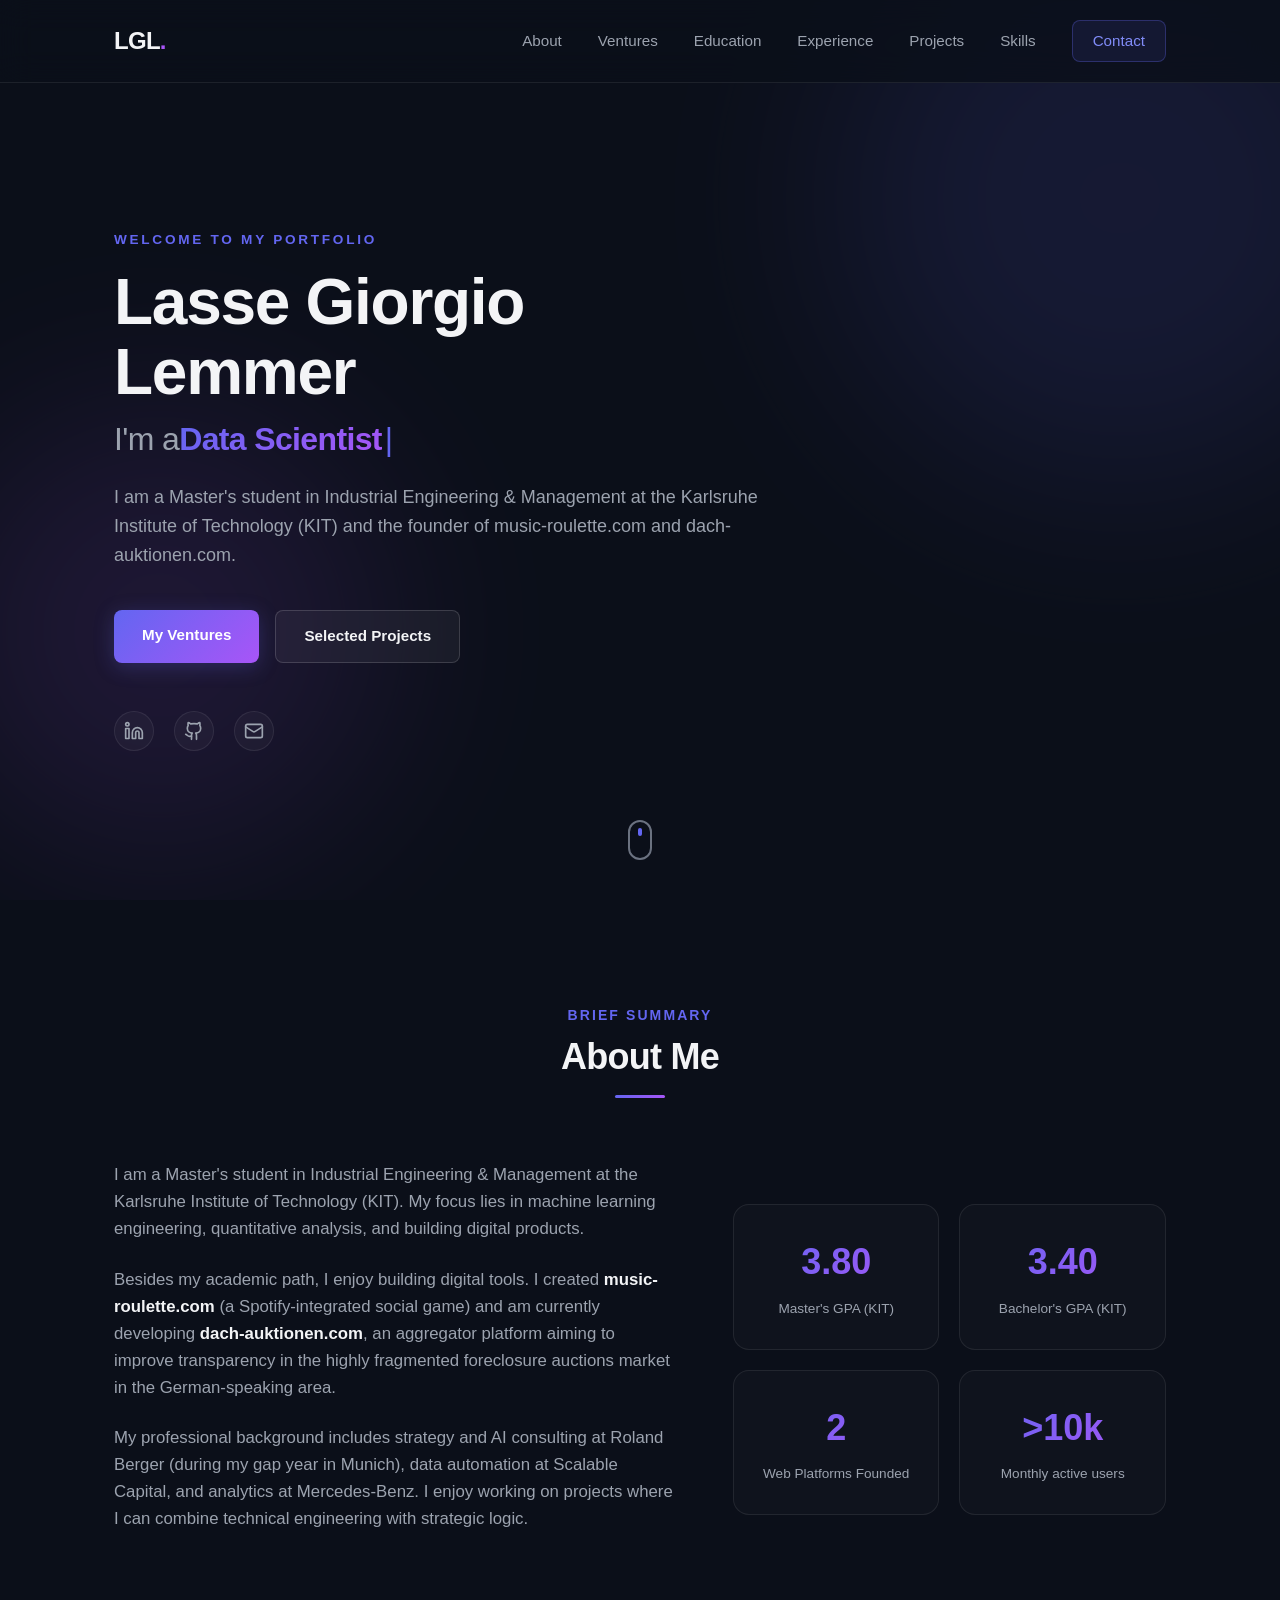
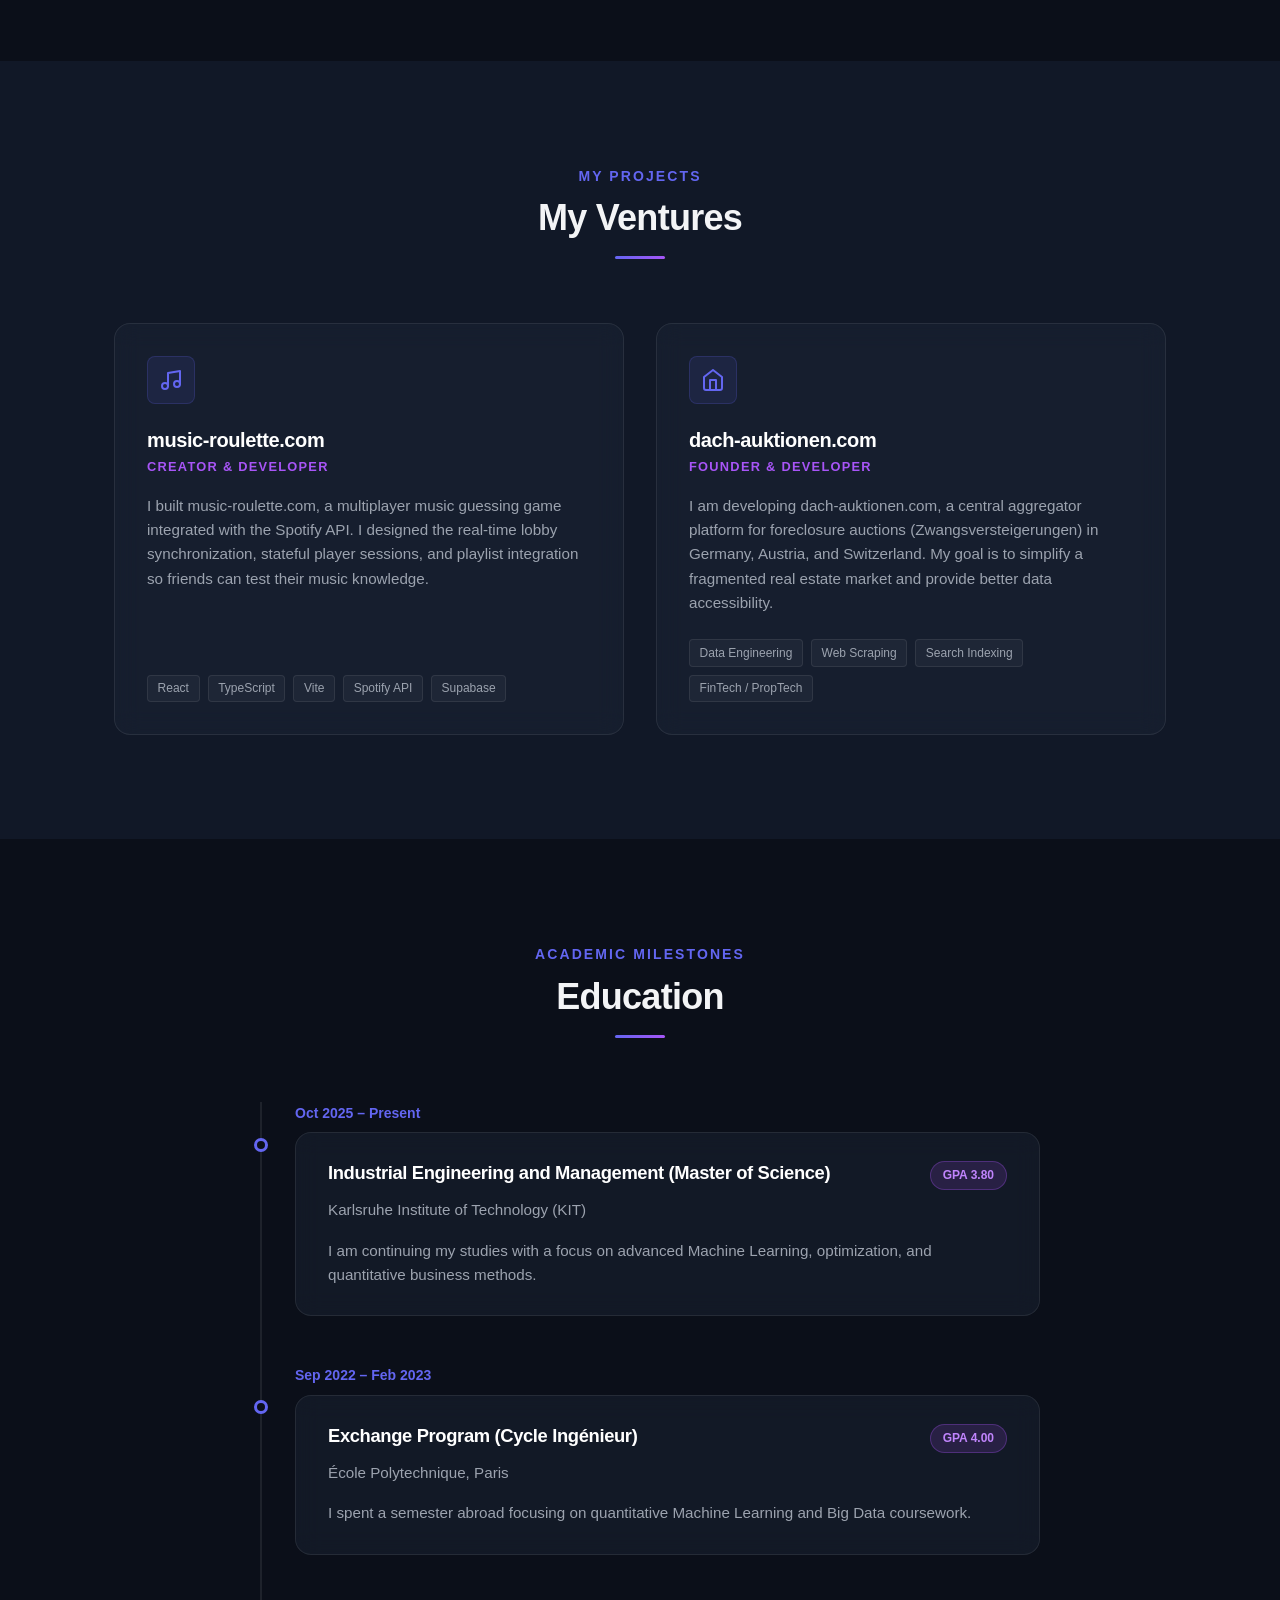
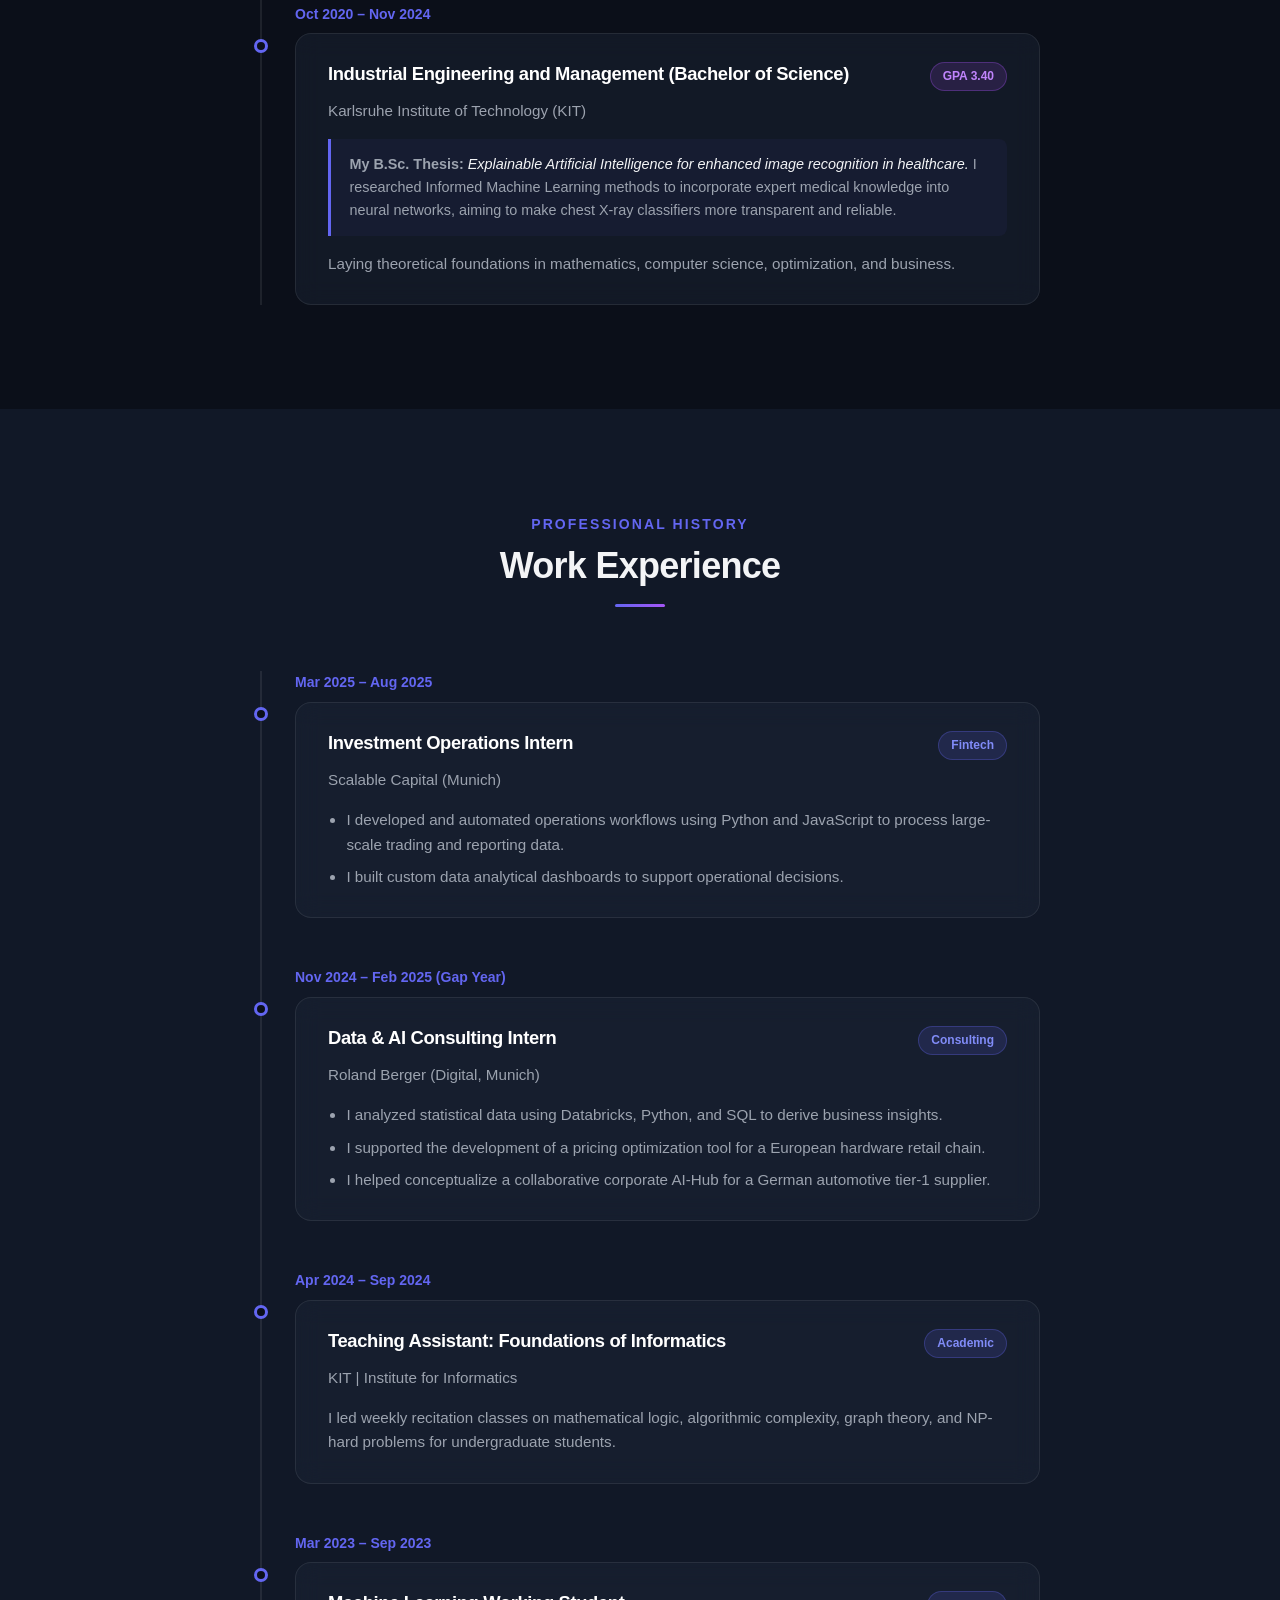
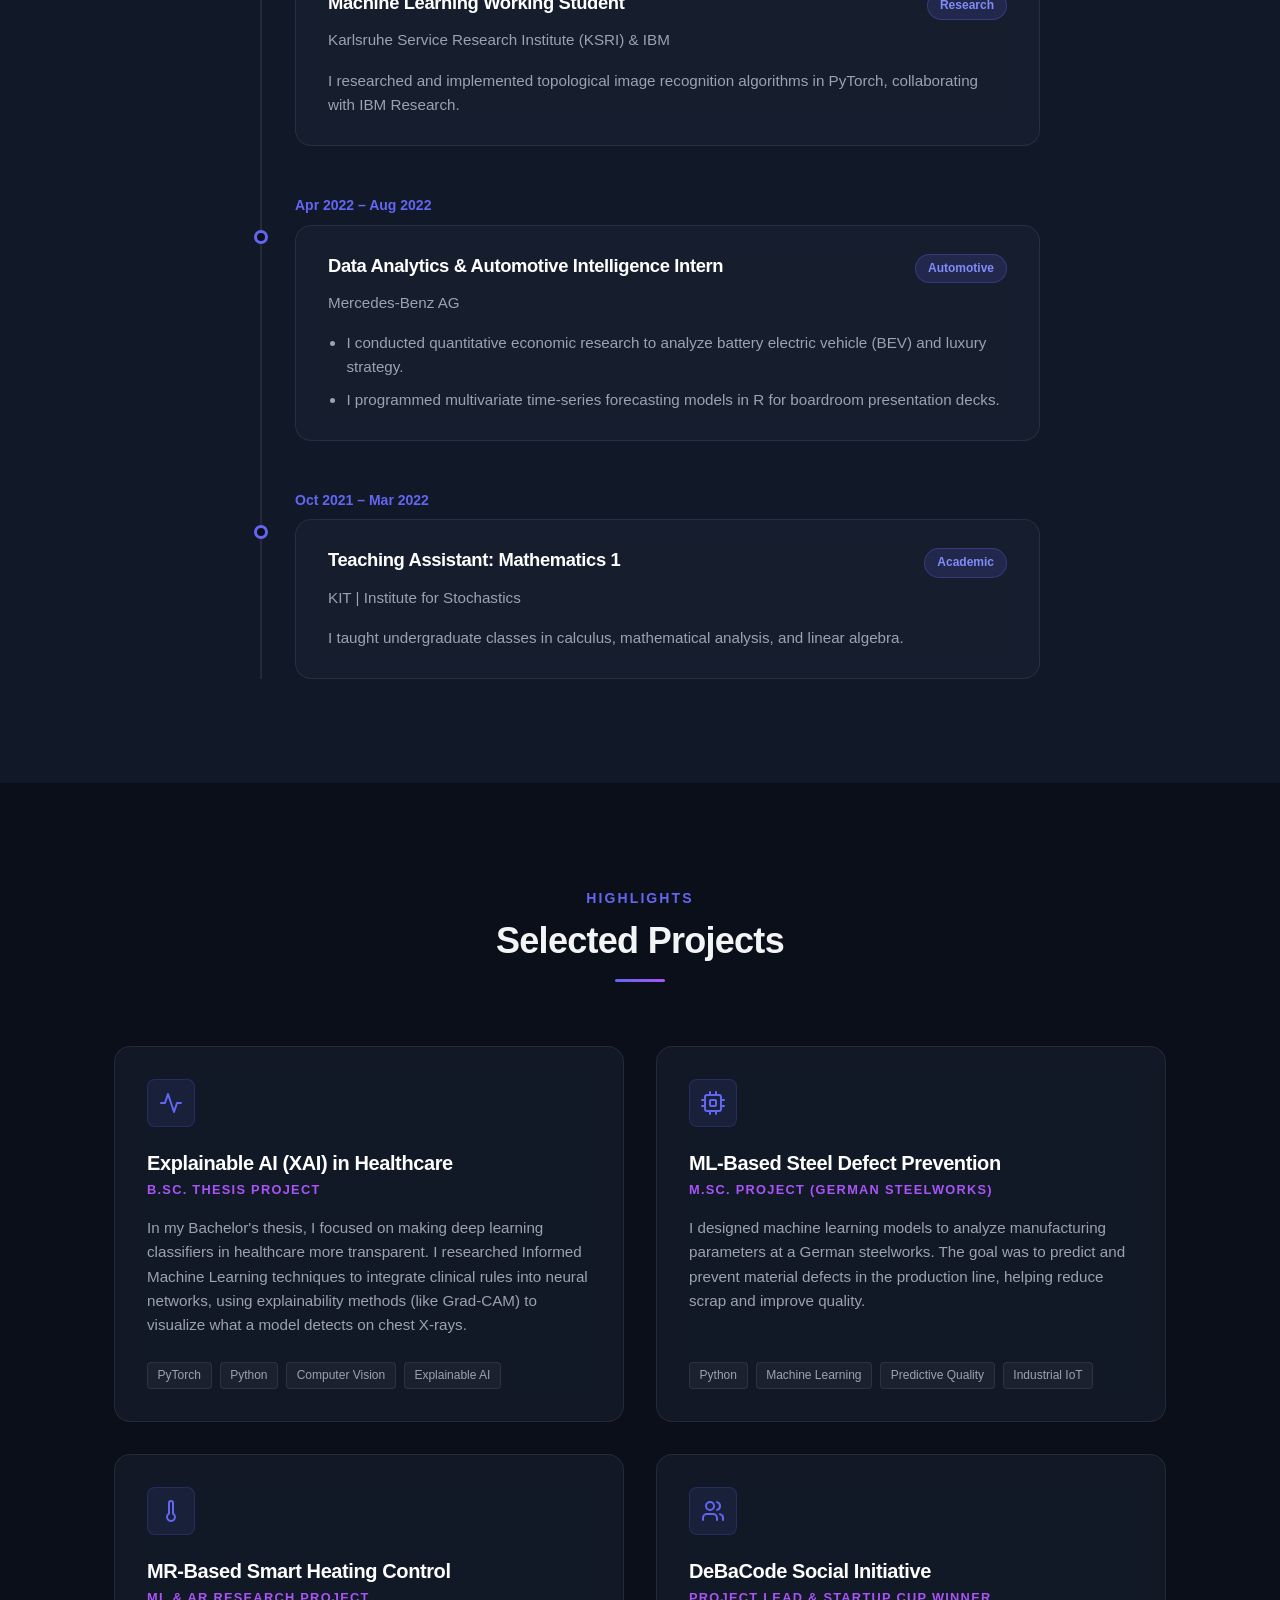
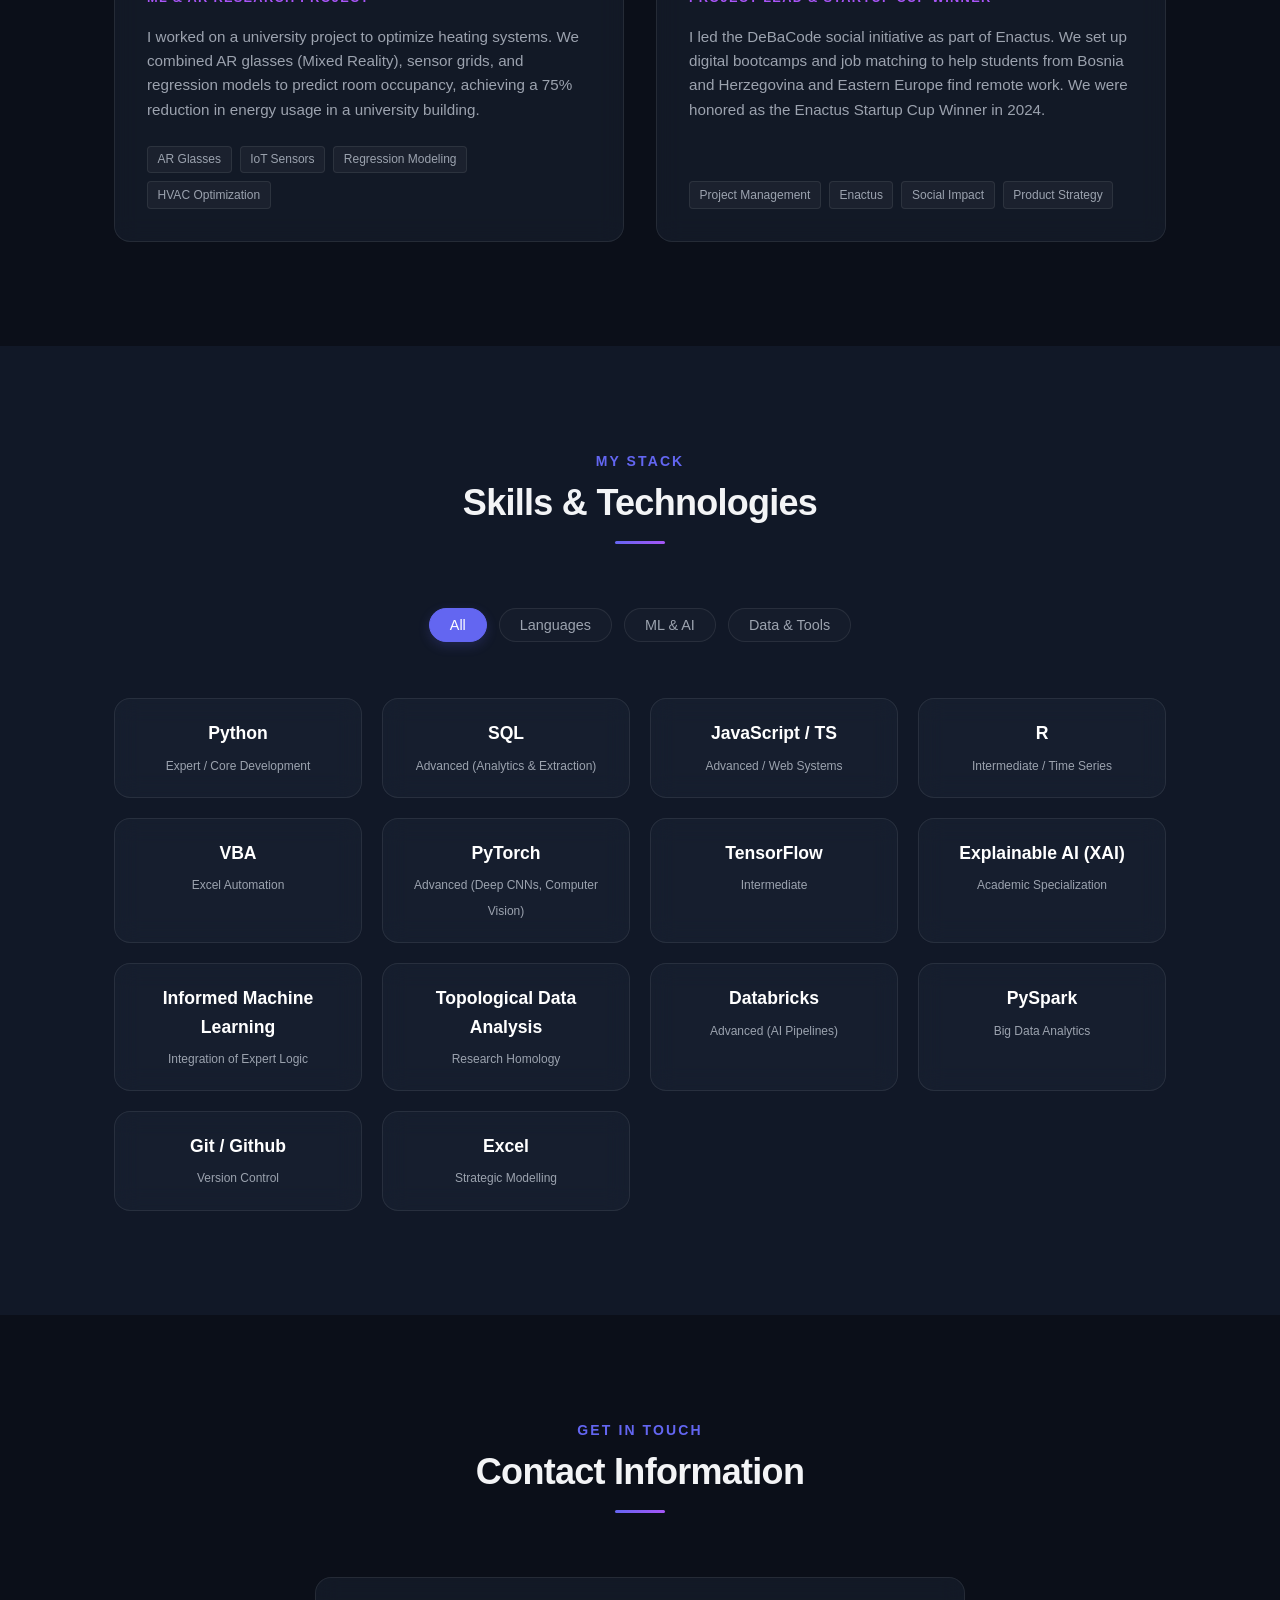
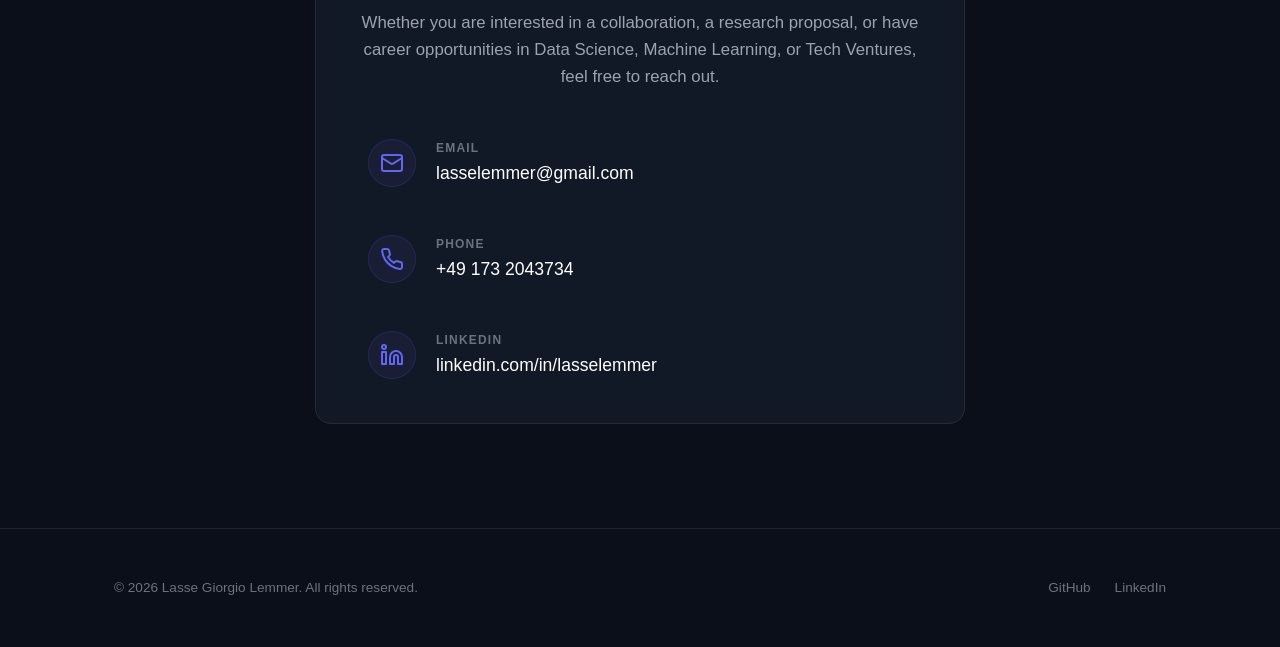
==== index.html @ 749df860 "Update stats: change to >10k active users" ====
<!DOCTYPE html>
<html lang="en">

<head>
    <meta charset="UTF-8">
    <meta name="viewport" content="width=device-width, initial-scale=1.0">
    <title>Lasse Giorgio Lemmer | Portfolio</title>

    <!-- SEO Meta Tags -->
    <meta name="description"
        content="Personal portfolio of Lasse Giorgio Lemmer - Data Science & Machine Learning student at KIT, and founder of music-roulette.com and dach-auktionen.com.">
    <meta name="keywords"
        content="Lasse Giorgio Lemmer, Data Scientist, Machine Learning, KIT, Industrial Engineering, Roland Berger, Scalable Capital, Mercedes-Benz, music-roulette.com, dach-auktionen.com, AI, PyTorch, Founder">

    <!-- Open Graph / Social Media -->
    <meta property="og:title" content="Lasse Giorgio Lemmer | Portfolio">
    <meta property="og:description"
        content="Personal portfolio of Lasse Giorgio Lemmer - Data Science, Machine Learning & Tech Ventures.">
    <meta property="og:type" content="website">

    <!-- Google Fonts -->
    <link rel="preconnect" href="https://fonts.googleapis.com">
    <link rel="preconnect" href="https://fonts.gstatic.com" crossorigin>
    <link
        href="https://fonts.googleapis.com/css2?family=Inter:wght@300;400;500;600;700&family=Outfit:wght@400;500;600;700;800&display=swap"
        rel="stylesheet">

    <!-- Content Security Policy for Github Pages -->
    <meta http-equiv="Content-Security-Policy"
        content="default-src 'self' https://fonts.googleapis.com https://fonts.gstatic.com; style-src 'self' 'unsafe-inline' https://fonts.googleapis.com; script-src 'self' 'unsafe-inline'; img-src 'self' data:;">

    <!-- Stylesheet -->
    <link rel="stylesheet" href="styles.css">
</head>

<body>

    <!-- Header Navigation -->
    <header class="main-header">
        <div class="header-container">
            <a href="#" class="logo">LGL<span>.</span></a>
            <button class="mobile-nav-toggle" aria-label="Toggle navigation" aria-controls="main-nav"
                aria-expanded="false">
                <span class="bar"></span>
                <span class="bar"></span>
                <span class="bar"></span>
            </button>
            <nav id="main-nav" class="nav-links">
                <a href="#about" class="nav-link">About</a>
                <a href="#ventures" class="nav-link">Ventures</a>
                <a href="#education" class="nav-link">Education</a>
                <a href="#experience" class="nav-link">Experience</a>
                <a href="#projects" class="nav-link">Projects</a>
                <a href="#skills" class="nav-link">Skills</a>
                <a href="#contact" class="nav-link btn-contact-nav">Contact</a>
            </nav>
        </div>
    </header>

    <main>
        <!-- Hero Section -->
        <section id="hero" class="hero-section">
            <div class="hero-bg-gradients">
                <div class="gradient-sphere sphere-1"></div>
                <div class="gradient-sphere sphere-2"></div>
            </div>

            <div class="container hero-container">
                <div class="hero-content">
                    <span class="hero-tagline">Welcome to my portfolio</span>
                    <h1 class="hero-title">Lasse Giorgio Lemmer</h1>
                    <h2 class="hero-subtitle">I'm a <span id="typing-text" class="text-accent"></span><span
                            class="cursor">|</span></h2>
                    <p class="hero-description">
                        I am a Master's student in Industrial Engineering & Management at the Karlsruhe Institute of
                        Technology (KIT) and the founder of music-roulette.com and dach-auktionen.com.
                    </p>
                    <div class="hero-actions">
                        <a href="#ventures" class="btn btn-primary">My Ventures</a>
                        <a href="#projects" class="btn btn-secondary">Selected Projects</a>
                    </div>

                    <!-- Social quick links -->
                    <div class="social-links">
                        <a href="https://linkedin.com/in/lasselemmer" target="_blank" rel="noopener noreferrer"
                            aria-label="LinkedIn Profile" id="linkedin-hero">
                            <svg xmlns="http://www.w3.org/2000/svg" width="20" height="20" viewBox="0 0 24 24"
                                fill="none" stroke="currentColor" stroke-width="2" stroke-linecap="round"
                                stroke-linejoin="round" class="lucide lucide-linkedin">
                                <path
                                    d="M16 8a6 6 0 0 1 6 6v7h-4v-7a2 2 0 0 0-2-2 2 2 0 0 0-2 2v7h-4v-7a6 6 0 0 1 6-6z" />
                                <rect width="4" height="12" x="2" y="9" />
                                <circle cx="4" cy="4" r="2" />
                            </svg>
                        </a>
                        <a href="https://github.com/lasselemmer" target="_blank" rel="noopener noreferrer"
                            aria-label="GitHub Profile" id="github-hero">
                            <svg xmlns="http://www.w3.org/2000/svg" width="20" height="20" viewBox="0 0 24 24"
                                fill="none" stroke="currentColor" stroke-width="2" stroke-linecap="round"
                                stroke-linejoin="round" class="lucide lucide-github">
                                <path
                                    d="M15 22v-4a4.8 4.8 0 0 0-1-3.5c3 0 6-2 6-5.5.08-1.25-.27-2.48-1-3.5.28-1.15.28-2.35 0-3.5 0 0-1 0-3 1.5-2.64-.5-5.36-.5-8 0C6 2 5 2 5 2c-.3 1.15-.3 2.35 0 3.5A5.403 5.403 0 0 0 4 9c0 3.5 3 5.5 6 5.5-.39.49-.68 1.05-.85 1.65-.17.6-.22 1.23-.15 1.85v4" />
                                <path d="M9 18c-4.51 2-5-2-7-2" />
                            </svg>
                        </a>
                        <a href="mailto:lasselemmer@gmail.com" aria-label="Send Email" id="email-hero">
                            <svg xmlns="http://www.w3.org/2000/svg" width="20" height="20" viewBox="0 0 24 24"
                                fill="none" stroke="currentColor" stroke-width="2" stroke-linecap="round"
                                stroke-linejoin="round" class="lucide lucide-mail">
                                <rect width="20" height="16" x="2" y="4" rx="2" />
                                <path d="m22 7-8.97 5.7a1.94 1.94 0 0 1-2.06 0L2 7" />
                            </svg>
                        </a>
                    </div>
                </div>
            </div>

            <a href="#about" class="scroll-indicator" aria-label="Scroll to About Section">
                <span class="mouse-wheel"></span>
            </a>
        </section>

        <!-- About Section -->
        <section id="about" class="section">
            <div class="container scroll-reveal">
                <div class="section-header">
                    <span class="subtitle">Brief Summary</span>
                    <h2 class="title">About Me</h2>
                    <div class="title-underline"></div>
                </div>

                <div class="about-grid">
                    <div class="about-text">
                        <p>
                            I am a Master's student in Industrial Engineering & Management at the Karlsruhe Institute of
                            Technology (KIT). My focus lies in machine learning engineering, quantitative analysis, and
                            building digital products.
                        </p>
                        <p>
                            Besides my academic path, I enjoy building digital tools. I created
                            <strong>music-roulette.com</strong> (a Spotify-integrated social game) and am currently
                            developing <strong>dach-auktionen.com</strong>, an aggregator platform aiming to improve
                            transparency in the highly fragmented foreclosure auctions market in the German-speaking
                            area.
                        </p>
                        <p>
                            My professional background includes strategy and AI consulting at Roland Berger (during my
                            gap year in Munich), data automation at Scalable Capital, and analytics at Mercedes-Benz. I
                            enjoy working on projects where I can combine technical engineering with strategic logic.
                        </p>
                    </div>
                    <div class="about-stats">
                        <div class="stat-card">
                            <span class="stat-num">3.80</span>
                            <span class="stat-lbl">Master's GPA (KIT)</span>
                        </div>
                        <div class="stat-card">
                            <span class="stat-num">3.40</span>
                            <span class="stat-lbl">Bachelor's GPA (KIT)</span>
                        </div>
                        <div class="stat-card">
                            <span class="stat-num">2</span>
                            <span class="stat-lbl">Web Platforms Founded</span>
                        </div>
                        <div class="stat-card">
                            <span class="stat-num">&gt;10k</span>
                            <span class="stat-lbl">Monthly active users</span>
                        </div>
                    </div>
                </div>
            </div>
        </section>

        <!-- Ventures Section -->
        <section id="ventures" class="section bg-light-dark">
            <div class="container scroll-reveal">
                <div class="section-header">
                    <span class="subtitle">My Projects</span>
                    <h2 class="title">My Ventures</h2>
                    <div class="title-underline"></div>
                </div>

                <div class="projects-grid">
                    <!-- Venture 1: music-roulette.com -->
                    <div class="project-card card">
                        <div class="project-icon-wrapper">
                            <svg xmlns="http://www.w3.org/2000/svg" width="24" height="24" viewBox="0 0 24 24"
                                fill="none" stroke="currentColor" stroke-width="2" stroke-linecap="round"
                                stroke-linejoin="round" class="lucide lucide-music">
                                <path d="M9 18V5l12-2v13" />
                                <circle cx="6" cy="18" r="3" />
                                <circle cx="18" cy="16" r="3" />
                            </svg>
                        </div>
                        <h3>music-roulette.com</h3>
                        <p class="project-tag">Creator & Developer</p>
                        <p class="project-desc">
                            I built music-roulette.com, a multiplayer music guessing game integrated with the Spotify
                            API. I designed the real-time lobby synchronization, stateful player sessions, and playlist
                            integration so friends can test their music knowledge.
                        </p>
                        <div class="project-tech">
                            <span>React</span>
                            <span>TypeScript</span>
                            <span>Vite</span>
                            <span>Spotify API</span>
                            <span>Supabase</span>
                        </div>
                    </div>

                    <!-- Venture 2: dach-auktionen.com -->
                    <div class="project-card card">
                        <div class="project-icon-wrapper">
                            <svg xmlns="http://www.w3.org/2000/svg" width="24" height="24" viewBox="0 0 24 24"
                                fill="none" stroke="currentColor" stroke-width="2" stroke-linecap="round"
                                stroke-linejoin="round" class="lucide lucide-home">
                                <path d="m3 9 9-7 9 7v11a2 2 0 0 1-2 2H5a2 2 0 0 1-2-2z" />
                                <polyline points="9 22 9 12 15 12 15 22" />
                            </svg>
                        </div>
                        <h3>dach-auktionen.com</h3>
                        <p class="project-tag">Founder & Developer</p>
                        <p class="project-desc">
                            I am developing dach-auktionen.com, a central aggregator platform for foreclosure auctions
                            (Zwangsversteigerungen) in Germany, Austria, and Switzerland. My goal is to simplify a
                            fragmented real estate market and provide better data accessibility.
                        </p>
                        <div class="project-tech">
                            <span>Data Engineering</span>
                            <span>Web Scraping</span>
                            <span>Search Indexing</span>
                            <span>FinTech / PropTech</span>
                        </div>
                    </div>
                </div>
            </div>
        </section>

        <!-- Education Section -->
        <section id="education" class="section">
            <div class="container scroll-reveal">
                <div class="section-header">
                    <span class="subtitle">Academic Milestones</span>
                    <h2 class="title">Education</h2>
                    <div class="title-underline"></div>
                </div>

                <div class="timeline">
                    <!-- KIT Master -->
                    <div class="timeline-item">
                        <div class="timeline-dot"></div>
                        <div class="timeline-date">Oct 2025 – Present</div>
                        <div class="timeline-content card">
                            <div class="card-header-flex">
                                <h3>Industrial Engineering and Management (Master of Science)</h3>
                                <span class="badge badge-gpa">GPA 3.80</span>
                            </div>
                            <span class="institution">Karlsruhe Institute of Technology (KIT)</span>
                            <p class="timeline-desc">
                                I am continuing my studies with a focus on advanced Machine Learning, optimization, and
                                quantitative business methods.
                            </p>
                        </div>
                    </div>

                    <!-- École Polytechnique Exchange -->
                    <div class="timeline-item">
                        <div class="timeline-dot"></div>
                        <div class="timeline-date">Sep 2022 – Feb 2023</div>
                        <div class="timeline-content card">
                            <div class="card-header-flex">
                                <h3>Exchange Program (Cycle Ingénieur)</h3>
                                <span class="badge badge-gpa">GPA 4.00</span>
                            </div>
                            <span class="institution">École Polytechnique, Paris</span>
                            <p class="timeline-desc">
                                I spent a semester abroad focusing on quantitative Machine Learning and Big Data
                                coursework.
                            </p>
                        </div>
                    </div>

                    <!-- KIT Bachelor -->
                    <div class="timeline-item">
                        <div class="timeline-dot"></div>
                        <div class="timeline-date">Oct 2020 – Nov 2024</div>
                        <div class="timeline-content card">
                            <div class="card-header-flex">
                                <h3>Industrial Engineering and Management (Bachelor of Science)</h3>
                                <span class="badge badge-gpa">GPA 3.40</span>
                            </div>
                            <span class="institution">Karlsruhe Institute of Technology (KIT)</span>
                            <div class="thesis-highlight">
                                <strong>My B.Sc. Thesis:</strong> <em>Explainable Artificial Intelligence for enhanced
                                    image recognition in healthcare.</em> I researched Informed Machine Learning methods
                                to incorporate expert medical knowledge into neural networks, aiming to make chest X-ray
                                classifiers more transparent and reliable.
                            </div>
                            <p class="timeline-desc">
                                Laying theoretical foundations in mathematics, computer science, optimization, and
                                business.
                            </p>
                        </div>
                    </div>
                </div>
            </div>
        </section>

        <!-- Experience Section -->
        <section id="experience" class="section bg-light-dark">
            <div class="container scroll-reveal">
                <div class="section-header">
                    <span class="subtitle">Professional History</span>
                    <h2 class="title">Work Experience</h2>
                    <div class="title-underline"></div>
                </div>

                <div class="timeline">
                    <!-- Scalable Capital -->
                    <div class="timeline-item">
                        <div class="timeline-dot"></div>
                        <div class="timeline-date">Mar 2025 – Aug 2025</div>
                        <div class="timeline-content card">
                            <div class="card-header-flex">
                                <h3>Investment Operations Intern</h3>
                                <span class="badge badge-work">Fintech</span>
                            </div>
                            <span class="company">Scalable Capital (Munich)</span>
                            <ul class="timeline-bullets">
                                <li>I developed and automated operations workflows using Python and JavaScript to
                                    process large-scale trading and reporting data.</li>
                                <li>I built custom data analytical dashboards to support operational decisions.</li>
                            </ul>
                        </div>
                    </div>

                    <!-- Roland Berger -->
                    <div class="timeline-item">
                        <div class="timeline-dot"></div>
                        <div class="timeline-date">Nov 2024 – Feb 2025 (Gap Year)</div>
                        <div class="timeline-content card">
                            <div class="card-header-flex">
                                <h3>Data & AI Consulting Intern</h3>
                                <span class="badge badge-work">Consulting</span>
                            </div>
                            <span class="company">Roland Berger (Digital, Munich)</span>
                            <ul class="timeline-bullets">
                                <li>I analyzed statistical data using Databricks, Python, and SQL to derive business
                                    insights.</li>
                                <li>I supported the development of a pricing optimization tool for a European hardware
                                    retail chain.</li>
                                <li>I helped conceptualize a collaborative corporate AI-Hub for a German automotive
                                    tier-1 supplier.</li>
                            </ul>
                        </div>
                    </div>

                    <!-- Informatics Tutor -->
                    <div class="timeline-item">
                        <div class="timeline-dot"></div>
                        <div class="timeline-date">Apr 2024 – Sep 2024</div>
                        <div class="timeline-content card">
                            <div class="card-header-flex">
                                <h3>Teaching Assistant: Foundations of Informatics</h3>
                                <span class="badge badge-work">Academic</span>
                            </div>
                            <span class="company">KIT | Institute for Informatics</span>
                            <p class="timeline-desc">
                                I led weekly recitation classes on mathematical logic, algorithmic complexity, graph
                                theory, and NP-hard problems for undergraduate students.
                            </p>
                        </div>
                    </div>

                    <!-- KSRI Working Student -->
                    <div class="timeline-item">
                        <div class="timeline-dot"></div>
                        <div class="timeline-date">Mar 2023 – Sep 2023</div>
                        <div class="timeline-content card">
                            <div class="card-header-flex">
                                <h3>Machine Learning Working Student</h3>
                                <span class="badge badge-work">Research</span>
                            </div>
                            <span class="company">Karlsruhe Service Research Institute (KSRI) & IBM</span>
                            <p class="timeline-desc">
                                I researched and implemented topological image recognition algorithms in PyTorch,
                                collaborating with IBM Research.
                            </p>
                        </div>
                    </div>

                    <!-- Mercedes Benz -->
                    <div class="timeline-item">
                        <div class="timeline-dot"></div>
                        <div class="timeline-date">Apr 2022 – Aug 2022</div>
                        <div class="timeline-content card">
                            <div class="card-header-flex">
                                <h3>Data Analytics & Automotive Intelligence Intern</h3>
                                <span class="badge badge-work">Automotive</span>
                            </div>
                            <span class="company">Mercedes-Benz AG</span>
                            <ul class="timeline-bullets">
                                <li>I conducted quantitative economic research to analyze battery electric vehicle (BEV)
                                    and luxury strategy.</li>
                                <li>I programmed multivariate time-series forecasting models in R for boardroom
                                    presentation decks.</li>
                            </ul>
                        </div>
                    </div>

                    <!-- Stochastics Tutor -->
                    <div class="timeline-item">
                        <div class="timeline-dot"></div>
                        <div class="timeline-date">Oct 2021 – Mar 2022</div>
                        <div class="timeline-content card">
                            <div class="card-header-flex">
                                <h3>Teaching Assistant: Mathematics 1</h3>
                                <span class="badge badge-work">Academic</span>
                            </div>
                            <span class="company">KIT | Institute for Stochastics</span>
                            <p class="timeline-desc">
                                I taught undergraduate classes in calculus, mathematical analysis, and linear algebra.
                            </p>
                        </div>
                    </div>
                </div>
            </div>
        </section>

        <!-- Projects Showcase Section -->
        <section id="projects" class="section">
            <div class="container scroll-reveal">
                <div class="section-header">
                    <span class="subtitle">Highlights</span>
                    <h2 class="title">Selected Projects</h2>
                    <div class="title-underline"></div>
                </div>

                <div class="projects-grid">
                    <!-- Project 1: XAI in Healthcare -->
                    <div class="project-card card">
                        <div class="project-icon-wrapper">
                            <svg xmlns="http://www.w3.org/2000/svg" width="24" height="24" viewBox="0 0 24 24"
                                fill="none" stroke="currentColor" stroke-width="2" stroke-linecap="round"
                                stroke-linejoin="round" class="lucide lucide-activity">
                                <path d="M22 12h-4l-3 9L9 3l-3 9H2" />
                            </svg>
                        </div>
                        <h3>Explainable AI (XAI) in Healthcare</h3>
                        <p class="project-tag">B.Sc. Thesis Project</p>
                        <p class="project-desc">
                            In my Bachelor's thesis, I focused on making deep learning classifiers in healthcare more
                            transparent. I researched Informed Machine Learning techniques to integrate clinical rules
                            into neural networks, using explainability methods (like Grad-CAM) to visualize what a model
                            detects on chest X-rays.
                        </p>
                        <div class="project-tech">
                            <span>PyTorch</span>
                            <span>Python</span>
                            <span>Computer Vision</span>
                            <span>Explainable AI</span>
                        </div>
                    </div>

                    <!-- Project 2: Steelworks Defect Reduction -->
                    <div class="project-card card">
                        <div class="project-icon-wrapper">
                            <svg xmlns="http://www.w3.org/2000/svg" width="24" height="24" viewBox="0 0 24 24"
                                fill="none" stroke="currentColor" stroke-width="2" stroke-linecap="round"
                                stroke-linejoin="round" class="lucide lucide-cpu">
                                <rect width="16" height="16" x="4" y="4" rx="2" />
                                <rect width="6" height="6" x="9" y="9" rx="1" />
                                <path d="M9 1v3" />
                                <path d="M15 1v3" />
                                <path d="M9 20v3" />
                                <path d="M15 20v3" />
                                <path d="M20 9h3" />
                                <path d="M20 15h3" />
                                <path d="M1 9h3" />
                                <path d="M1 15h3" />
                            </svg>
                        </div>
                        <h3>ML-Based Steel Defect Prevention</h3>
                        <p class="project-tag">M.Sc. Project (German Steelworks)</p>
                        <p class="project-desc">
                            I designed machine learning models to analyze manufacturing parameters at a German
                            steelworks. The goal was to predict and prevent material defects in the production line,
                            helping reduce scrap and improve quality.
                        </p>
                        <div class="project-tech">
                            <span>Python</span>
                            <span>Machine Learning</span>
                            <span>Predictive Quality</span>
                            <span>Industrial IoT</span>
                        </div>
                    </div>

                    <!-- Project 3: Mixed Reality Smart Heating -->
                    <div class="project-card card">
                        <div class="project-icon-wrapper">
                            <svg xmlns="http://www.w3.org/2000/svg" width="24" height="24" viewBox="0 0 24 24"
                                fill="none" stroke="currentColor" stroke-width="2" stroke-linecap="round"
                                stroke-linejoin="round" class="lucide lucide-thermometer">
                                <path d="M14 4v10.54a4 4 0 1 1-4 0V4a2 2 0 0 1 4 0Z" />
                            </svg>
                        </div>
                        <h3>MR-Based Smart Heating Control</h3>
                        <p class="project-tag">ML & AR Research Project</p>
                        <p class="project-desc">
                            I worked on a university project to optimize heating systems. We combined AR glasses (Mixed
                            Reality), sensor grids, and regression models to predict room occupancy, achieving a 75%
                            reduction in energy usage in a university building.
                        </p>
                        <div class="project-tech">
                            <span>AR Glasses</span>
                            <span>IoT Sensors</span>
                            <span>Regression Modeling</span>
                            <span>HVAC Optimization</span>
                        </div>
                    </div>

                    <!-- Project 4: DeBaCode (Enactus) -->
                    <div class="project-card card">
                        <div class="project-icon-wrapper">
                            <svg xmlns="http://www.w3.org/2000/svg" width="24" height="24" viewBox="0 0 24 24"
                                fill="none" stroke="currentColor" stroke-width="2" stroke-linecap="round"
                                stroke-linejoin="round" class="lucide lucide-users">
                                <path d="M16 21v-2a4 4 0 0 0-4-4H6a4 4 0 0 0-4 4v2" />
                                <circle cx="9" cy="7" r="4" />
                                <path d="M22 21v-2a4 4 0 0 0-3-3.87" />
                                <path d="M16 3.13a4 4 0 0 1 0 7.75" />
                            </svg>
                        </div>
                        <h3>DeBaCode Social Initiative</h3>
                        <p class="project-tag">Project Lead & Startup Cup Winner</p>
                        <p class="project-desc">
                            I led the DeBaCode social initiative as part of Enactus. We set up digital bootcamps and job
                            matching to help students from Bosnia and Herzegovina and Eastern Europe find remote work.
                            We were honored as the Enactus Startup Cup Winner in 2024.
                        </p>
                        <div class="project-tech">
                            <span>Project Management</span>
                            <span>Enactus</span>
                            <span>Social Impact</span>
                            <span>Product Strategy</span>
                        </div>
                    </div>
                </div>
            </div>
        </section>

        <!-- Skills Section -->
        <section id="skills" class="section bg-light-dark">
            <div class="container scroll-reveal">
                <div class="section-header">
                    <span class="subtitle">My Stack</span>
                    <h2 class="title">Skills & Technologies</h2>
                    <div class="title-underline"></div>
                </div>

                <div class="skills-filter">
                    <button class="filter-btn active" data-filter="all">All</button>
                    <button class="filter-btn" data-filter="languages">Languages</button>
                    <button class="filter-btn" data-filter="ml-ai">ML & AI</button>
                    <button class="filter-btn" data-filter="data-cloud">Data & Tools</button>
                </div>

                <div class="skills-grid">
                    <!-- Languages -->
                    <div class="skill-item card" data-category="languages">
                        <span class="skill-name">Python</span>
                        <span class="skill-level">Expert / Core Development</span>
                    </div>
                    <div class="skill-item card" data-category="languages">
                        <span class="skill-name">SQL</span>
                        <span class="skill-level">Advanced (Analytics & Extraction)</span>
                    </div>
                    <div class="skill-item card" data-category="languages">
                        <span class="skill-name">JavaScript / TS</span>
                        <span class="skill-level">Advanced / Web Systems</span>
                    </div>
                    <div class="skill-item card" data-category="languages">
                        <span class="skill-name">R</span>
                        <span class="skill-level">Intermediate / Time Series</span>
                    </div>
                    <div class="skill-item card" data-category="languages">
                        <span class="skill-name">VBA</span>
                        <span class="skill-level">Excel Automation</span>
                    </div>

                    <!-- ML & AI -->
                    <div class="skill-item card" data-category="ml-ai">
                        <span class="skill-name">PyTorch</span>
                        <span class="skill-level">Advanced (Deep CNNs, Computer Vision)</span>
                    </div>
                    <div class="skill-item card" data-category="ml-ai">
                        <span class="skill-name">TensorFlow</span>
                        <span class="skill-level">Intermediate</span>
                    </div>
                    <div class="skill-item card" data-category="ml-ai">
                        <span class="skill-name">Explainable AI (XAI)</span>
                        <span class="skill-level">Academic Specialization</span>
                    </div>
                    <div class="skill-item card" data-category="ml-ai">
                        <span class="skill-name">Informed Machine Learning</span>
                        <span class="skill-level">Integration of Expert Logic</span>
                    </div>
                    <div class="skill-item card" data-category="ml-ai">
                        <span class="skill-name">Topological Data Analysis</span>
                        <span class="skill-level">Research Homology</span>
                    </div>

                    <!-- Data & Tools -->
                    <div class="skill-item card" data-category="data-cloud">
                        <span class="skill-name">Databricks</span>
                        <span class="skill-level">Advanced (AI Pipelines)</span>
                    </div>
                    <div class="skill-item card" data-category="data-cloud">
                        <span class="skill-name">PySpark</span>
                        <span class="skill-level">Big Data Analytics</span>
                    </div>
                    <div class="skill-item card" data-category="data-cloud">
                        <span class="skill-name">Git / Github</span>
                        <span class="skill-level">Version Control</span>
                    </div>
                    <div class="skill-item card" data-category="data-cloud">
                        <span class="skill-name">Excel</span>
                        <span class="skill-level">Strategic Modelling</span>
                    </div>
                </div>
            </div>
        </section>

        <!-- Contact Section -->
        <section id="contact" class="section">
            <div class="container scroll-reveal">
                <div class="section-header">
                    <span class="subtitle">Get in Touch</span>
                    <h2 class="title">Contact Information</h2>
                    <div class="title-underline"></div>
                </div>

                <div class="contact-card card">
                    <div class="contact-details">
                        <p class="contact-intro">
                            Whether you are interested in a collaboration, a research proposal, or have career
                            opportunities in Data Science, Machine Learning, or Tech Ventures, feel free to reach out.
                        </p>

                        <div class="contact-info-list">
                            <!-- Email -->
                            <div class="contact-info-item">
                                <div class="contact-icon">
                                    <svg xmlns="http://www.w3.org/2000/svg" width="24" height="24" viewBox="0 0 24 24"
                                        fill="none" stroke="currentColor" stroke-width="2" stroke-linecap="round"
                                        stroke-linejoin="round" class="lucide lucide-mail">
                                        <rect width="20" height="16" x="2" y="4" rx="2" />
                                        <path d="m22 7-8.97 5.7a1.94 1.94 0 0 1-2.06 0L2 7" />
                                    </svg>
                                </div>
                                <div class="contact-info-text">
                                    <span class="label">Email</span>
                                    <a href="mailto:lasselemmer@gmail.com" class="value"
                                        id="email-contact">lasselemmer@gmail.com</a>
                                </div>
                            </div>

                            <!-- Phone -->
                            <div class="contact-info-item">
                                <div class="contact-icon">
                                    <svg xmlns="http://www.w3.org/2000/svg" width="24" height="24" viewBox="0 0 24 24"
                                        fill="none" stroke="currentColor" stroke-width="2" stroke-linecap="round"
                                        stroke-linejoin="round" class="lucide lucide-phone">
                                        <path
                                            d="M22 16.92v3a2 2 0 0 1-2.18 2 19.79 19.79 0 0 1-8.63-3.07 19.5 19.5 0 0 1-6-6 19.79 19.79 0 0 1-3.07-8.67A2 2 0 0 1 4.11 2h3a2 2 0 0 1 2 1.72 12.84 12.84 0 0 0 .7 2.81 2 2 0 0 1-.45 2.11L8.09 9.91a16 16 0 0 0 6 6l1.27-1.27a2 2 0 0 1 2.11-.45 12.84 12.84 0 0 0 2.81.7A2 2 0 0 1 22 16.92z" />
                                    </svg>
                                </div>
                                <div class="contact-info-text">
                                    <span class="label">Phone</span>
                                    <a href="tel:+491732043734" class="value" id="phone-contact">+49 173 2043734</a>
                                </div>
                            </div>

                            <!-- LinkedIn -->
                            <div class="contact-info-item">
                                <div class="contact-icon">
                                    <svg xmlns="http://www.w3.org/2000/svg" width="24" height="24" viewBox="0 0 24 24"
                                        fill="none" stroke="currentColor" stroke-width="2" stroke-linecap="round"
                                        stroke-linejoin="round" class="lucide lucide-linkedin">
                                        <path
                                            d="M16 8a6 6 0 0 1 6 6v7h-4v-7a2 2 0 0 0-2-2 2 2 0 0 0-2 2v7h-4v-7a6 6 0 0 1 6-6z" />
                                        <rect width="4" height="12" x="2" y="9" />
                                        <circle cx="4" cy="4" r="2" />
                                    </svg>
                                </div>
                                <div class="contact-info-text">
                                    <span class="label">LinkedIn</span>
                                    <a href="https://linkedin.com/in/lasselemmer" target="_blank"
                                        rel="noopener noreferrer" class="value"
                                        id="linkedin-contact">linkedin.com/in/lasselemmer</a>
                                </div>
                            </div>
                        </div>
                    </div>
                </div>
            </div>
        </section>
    </main>

    <!-- Footer -->
    <footer class="main-footer">
        <div class="container footer-container">
            <p class="copyright">&copy; 2026 Lasse Giorgio Lemmer. All rights reserved.</p>
            <div class="footer-links">
                <a href="https://github.com/lasselemmer" target="_blank" rel="noopener noreferrer">GitHub</a>
                <a href="https://linkedin.com/in/lasselemmer" target="_blank" rel="noopener noreferrer">LinkedIn</a>
            </div>
        </div>
    </footer>

    <!-- JavaScript logic -->
    <script src="script.js"></script>
</body>

</html>
---- styles.css ----
/* ==========================================================================
   DESIGN SYSTEM & CUSTOM PROPERTIES
   ========================================================================== */
:root {
    /* Color Palette */
    --bg-main: #0b0f19;
    --bg-light-dark: #111827;
    --card-bg: rgba(30, 41, 59, 0.4);
    --card-border: rgba(255, 255, 255, 0.08);
    
    --accent-primary: #6366f1; /* Indigo */
    --accent-secondary: #a855f7; /* Purple */
    --accent-gradient: linear-gradient(135deg, #6366f1 0%, #a855f7 100%);
    --glow-color: rgba(99, 102, 241, 0.15);
    
    --text-primary: #f3f4f6; /* Off-white */
    --text-secondary: #9ca3af; /* Gray */
    --text-muted: #6b7280;
    
    --header-bg: rgba(11, 15, 25, 0.8);
    
    /* Typography */
    --font-heading: 'Outfit', -apple-system, BlinkMacSystemFont, "Segoe UI", Roboto, sans-serif;
    --font-body: 'Inter', -apple-system, BlinkMacSystemFont, "Segoe UI", Roboto, sans-serif;
    
    /* Layout Tokens */
    --container-max-width: 1100px;
    --border-radius-sm: 8px;
    --border-radius-md: 16px;
    --border-radius-lg: 24px;
    
    /* Transitions */
    --transition-fast: 0.2s ease;
    --transition-normal: 0.4s cubic-bezier(0.16, 1, 0.3, 1);
    --transition-slow: 0.8s cubic-bezier(0.16, 1, 0.3, 1);
}

/* ==========================================================================
   RESET & GLOBAL BASE STYLES
   ========================================================================== */
*, *::before, *::after {
    box-sizing: border-box;
    margin: 0;
    padding: 0;
}

html {
    scroll-behavior: smooth;
    font-size: 16px;
}

body {
    background-color: var(--bg-main);
    color: var(--text-primary);
    font-family: var(--font-body);
    line-height: 1.6;
    overflow-x: hidden;
    -webkit-font-smoothing: antialiased;
}

.container {
    width: 100%;
    max-width: var(--container-max-width);
    margin: 0 auto;
    padding: 0 1.5rem;
}

a {
    color: inherit;
    text-decoration: none;
    transition: color var(--transition-fast);
}

ul {
    list-style-type: none;
}

/* Scrollbar Styling */
::-webkit-scrollbar {
    width: 8px;
}
::-webkit-scrollbar-track {
    background: var(--bg-main);
}
::-webkit-scrollbar-thumb {
    background: #1f2937;
    border-radius: 4px;
}
::-webkit-scrollbar-thumb:hover {
    background: #374151;
}

/* ==========================================================================
   TYPOGRAPHY & UTILITIES
   ========================================================================== */
h1, h2, h3, h4 {
    font-family: var(--font-heading);
    font-weight: 700;
    line-height: 1.25;
    letter-spacing: -0.02em;
}

.text-accent {
    background: var(--accent-gradient);
    -webkit-background-clip: text;
    -webkit-text-fill-color: transparent;
    font-weight: 700;
}

.section {
    padding: 6.5rem 0;
    position: relative;
}

.bg-light-dark {
    background-color: var(--bg-light-dark);
}

.section-header {
    margin-bottom: 4rem;
    text-align: center;
}

.section-header .subtitle {
    font-size: 0.875rem;
    text-transform: uppercase;
    letter-spacing: 0.15em;
    color: var(--accent-primary);
    font-weight: 600;
    display: block;
    margin-bottom: 0.5rem;
}

.section-header .title {
    font-size: 2.25rem;
    font-weight: 800;
}

.section-header .title-underline {
    width: 50px;
    height: 3px;
    background: var(--accent-gradient);
    margin: 1rem auto 0;
    border-radius: 2px;
}

/* Cards (Glassmorphism template) */
.card {
    background: var(--card-bg);
    border: 1px solid var(--card-border);
    border-radius: var(--border-radius-md);
    padding: 2rem;
    backdrop-filter: blur(12px);
    -webkit-backdrop-filter: blur(12px);
    transition: transform var(--transition-normal), border-color var(--transition-normal), box-shadow var(--transition-normal);
}

.card:hover {
    transform: translateY(-4px);
    border-color: rgba(99, 102, 241, 0.3);
    box-shadow: 0 10px 30px -15px var(--glow-color);
}

/* Buttons */
.btn {
    display: inline-block;
    padding: 0.85rem 1.75rem;
    border-radius: var(--border-radius-sm);
    font-family: var(--font-heading);
    font-weight: 600;
    font-size: 0.95rem;
    cursor: pointer;
    transition: transform var(--transition-fast), box-shadow var(--transition-fast), background-color var(--transition-fast);
}

.btn-primary {
    background: var(--accent-gradient);
    color: #fff;
    box-shadow: 0 4px 20px rgba(99, 102, 241, 0.25);
}

.btn-primary:hover {
    transform: translateY(-2px);
    box-shadow: 0 6px 24px rgba(99, 102, 241, 0.4);
}

.btn-secondary {
    background: rgba(255, 255, 255, 0.05);
    border: 1px solid rgba(255, 255, 255, 0.15);
    color: var(--text-primary);
}

.btn-secondary:hover {
    background: rgba(255, 255, 255, 0.08);
    border-color: rgba(255, 255, 255, 0.3);
    transform: translateY(-2px);
}

/* Badges */
.badge {
    display: inline-block;
    padding: 0.25rem 0.75rem;
    border-radius: 9999px;
    font-size: 0.75rem;
    font-weight: 600;
}

.badge-gpa {
    background: rgba(168, 85, 247, 0.15);
    border: 1px solid rgba(168, 85, 247, 0.3);
    color: #c084fc;
}

.badge-work {
    background: rgba(99, 102, 241, 0.15);
    border: 1px solid rgba(99, 102, 241, 0.3);
    color: #818cf8;
}

/* ==========================================================================
   HEADER & NAVIGATION
   ========================================================================== */
.main-header {
    position: fixed;
    top: 0;
    left: 0;
    width: 100%;
    z-index: 1000;
    background-color: var(--header-bg);
    backdrop-filter: blur(16px);
    -webkit-backdrop-filter: blur(16px);
    border-bottom: 1px solid var(--card-border);
    transition: padding var(--transition-fast), background-color var(--transition-fast);
}

.header-container {
    display: flex;
    justify-content: space-between;
    align-items: center;
    max-width: var(--container-max-width);
    margin: 0 auto;
    padding: 1.25rem 1.5rem;
    transition: padding var(--transition-fast);
}

.main-header.scrolled .header-container {
    padding: 0.85rem 1.5rem;
}

.logo {
    font-family: var(--font-heading);
    font-weight: 800;
    font-size: 1.5rem;
    letter-spacing: -0.03em;
}

.logo span {
    color: var(--accent-secondary);
}

.nav-links {
    display: flex;
    align-items: center;
    gap: 2.25rem;
}

.nav-link {
    font-weight: 500;
    font-size: 0.95rem;
    color: var(--text-secondary);
}

.nav-link:hover, .nav-link.active {
    color: var(--text-primary);
}

.btn-contact-nav {
    padding: 0.5rem 1.25rem;
    border-radius: var(--border-radius-sm);
    background: rgba(99, 102, 241, 0.1);
    border: 1px solid rgba(99, 102, 241, 0.3);
    color: #818cf8;
    transition: all var(--transition-fast);
}

.btn-contact-nav:hover {
    background: var(--accent-primary);
    color: #fff;
    border-color: var(--accent-primary);
    box-shadow: 0 4px 12px rgba(99, 102, 241, 0.2);
}

/* Mobile Nav Toggle */
.mobile-nav-toggle {
    display: none;
    background: none;
    border: none;
    cursor: pointer;
    flex-direction: column;
    gap: 5px;
    z-index: 1100;
}

.mobile-nav-toggle .bar {
    width: 22px;
    height: 2px;
    background-color: var(--text-primary);
    transition: transform var(--transition-fast), opacity var(--transition-fast);
}

/* ==========================================================================
   HERO SECTION
   ========================================================================== */
.hero-section {
    min-height: 100vh;
    display: flex;
    align-items: center;
    position: relative;
    padding-top: 80px; /* Accounts for header */
}

.hero-bg-gradients {
    position: absolute;
    top: 0;
    left: 0;
    width: 100%;
    height: 100%;
    overflow: hidden;
    z-index: 1;
    pointer-events: none;
}

.gradient-sphere {
    position: absolute;
    border-radius: 50%;
    filter: blur(100px);
    opacity: 0.12;
}

.sphere-1 {
    width: 45vw;
    height: 45vw;
    top: -10%;
    right: -10%;
    background: var(--accent-primary);
}

.sphere-2 {
    width: 35vw;
    height: 35vw;
    bottom: 5%;
    left: -5%;
    background: var(--accent-secondary);
}

.hero-container {
    position: relative;
    z-index: 2;
}

.hero-content {
    max-width: 650px;
}

.hero-tagline {
    font-size: 0.85rem;
    text-transform: uppercase;
    letter-spacing: 0.2em;
    color: var(--accent-primary);
    font-weight: 600;
    display: block;
    margin-bottom: 1rem;
    animation: fadeInDown var(--transition-slow);
}

.hero-title {
    font-size: clamp(2.5rem, 6.5vw, 4rem);
    line-height: 1.1;
    margin-bottom: 0.75rem;
    animation: fadeInDown 0.9s cubic-bezier(0.16, 1, 0.3, 1);
}

.hero-subtitle {
    font-size: clamp(1.25rem, 3.5vw, 2rem);
    font-weight: 500;
    color: var(--text-secondary);
    margin-bottom: 1.5rem;
    display: flex;
    align-items: center;
    min-height: 2.5rem; /* Prevents layout shifting during typing */
    animation: fadeInDown 1.0s cubic-bezier(0.16, 1, 0.3, 1);
}

.hero-subtitle .cursor {
    margin-left: 3px;
    font-weight: 300;
    color: var(--accent-primary);
    animation: blink 0.7s steps(2, start) infinite;
}

.hero-description {
    font-size: 1.125rem;
    color: var(--text-secondary);
    margin-bottom: 2.5rem;
    animation: fadeInDown 1.1s cubic-bezier(0.16, 1, 0.3, 1);
}

.hero-actions {
    display: flex;
    gap: 1rem;
    margin-bottom: 3rem;
    animation: fadeInDown 1.2s cubic-bezier(0.16, 1, 0.3, 1);
}

.social-links {
    display: flex;
    gap: 1.25rem;
    animation: fadeInDown 1.3s cubic-bezier(0.16, 1, 0.3, 1);
}

.social-links a {
    display: flex;
    justify-content: center;
    align-items: center;
    width: 40px;
    height: 40px;
    border-radius: 50%;
    background: rgba(255, 255, 255, 0.03);
    border: 1px solid rgba(255, 255, 255, 0.08);
    color: var(--text-secondary);
    transition: all var(--transition-fast);
}

.social-links a:hover {
    color: #fff;
    background: rgba(99, 102, 241, 0.1);
    border-color: rgba(99, 102, 241, 0.3);
    transform: translateY(-2px);
}

/* Scroll indicator mouse */
.scroll-indicator {
    position: absolute;
    bottom: 2.5rem;
    left: 50%;
    transform: translateX(-50%);
    width: 24px;
    height: 40px;
    border: 2px solid var(--text-muted);
    border-radius: 12px;
    display: flex;
    justify-content: center;
    z-index: 2;
}

.scroll-indicator .mouse-wheel {
    width: 4px;
    height: 8px;
    background-color: var(--accent-primary);
    border-radius: 2px;
    margin-top: 6px;
    animation: scrollAnimation 1.5s infinite;
}

/* ==========================================================================
   ABOUT SECTION
   ========================================================================== */
.about-grid {
    display: grid;
    grid-template-columns: 1.3fr 1fr;
    gap: 3.5rem;
    align-items: center;
}

.about-text p {
    color: var(--text-secondary);
    font-size: 1.05rem;
    margin-bottom: 1.5rem;
}

.about-text strong {
    color: var(--text-primary);
}

.about-stats {
    display: grid;
    grid-template-columns: repeat(2, 1fr);
    gap: 1.25rem;
}

.stat-card {
    background: rgba(255, 255, 255, 0.02);
    border: 1px solid var(--card-border);
    padding: 1.75rem 1.25rem;
    border-radius: var(--border-radius-md);
    text-align: center;
    transition: border-color var(--transition-fast);
}

.stat-card:hover {
    border-color: rgba(99, 102, 241, 0.2);
}

.stat-card .stat-num {
    display: block;
    font-family: var(--font-heading);
    font-size: 2.25rem;
    font-weight: 800;
    color: #fff;
    background: var(--accent-gradient);
    -webkit-background-clip: text;
    -webkit-text-fill-color: transparent;
    margin-bottom: 0.25rem;
}

.stat-card .stat-lbl {
    font-size: 0.85rem;
    color: var(--text-secondary);
    font-weight: 500;
}

/* ==========================================================================
   TIMELINE (EDUCATION & EXPERIENCE)
   ========================================================================== */
.timeline {
    position: relative;
    max-width: 800px;
    margin: 0 auto;
}

.timeline::after {
    content: '';
    position: absolute;
    width: 2px;
    background: var(--card-border);
    top: 0;
    bottom: 0;
    left: 20px;
}

.timeline-item {
    padding-left: 55px;
    position: relative;
    margin-bottom: 3rem;
}

.timeline-item:last-child {
    margin-bottom: 0;
}

.timeline-dot {
    position: absolute;
    width: 14px;
    height: 14px;
    border-radius: 50%;
    background: var(--bg-main);
    border: 3px solid var(--accent-primary);
    left: 14px;
    top: 2.25rem;
    z-index: 2;
    transition: transform var(--transition-fast), background-color var(--transition-fast);
}

.timeline-item:hover .timeline-dot {
    transform: scale(1.3);
    background-color: var(--accent-secondary);
}

.timeline-date {
    font-family: var(--font-heading);
    font-size: 0.875rem;
    font-weight: 600;
    color: var(--accent-primary);
    margin-bottom: 0.5rem;
}

.timeline-content.card {
    padding: 1.75rem 2rem;
}

.card-header-flex {
    display: flex;
    justify-content: space-between;
    align-items: flex-start;
    gap: 1rem;
    margin-bottom: 0.5rem;
}

.timeline-content h3 {
    font-size: 1.15rem;
    color: #fff;
}

.institution, .company {
    font-family: var(--font-heading);
    font-weight: 500;
    font-size: 0.95rem;
    color: var(--text-secondary);
    display: block;
    margin-bottom: 1rem;
}

.thesis-highlight {
    background: rgba(99, 102, 241, 0.05);
    border-left: 3px solid var(--accent-primary);
    padding: 0.85rem 1.15rem;
    border-radius: 0 8px 8px 0;
    font-size: 0.9rem;
    color: var(--text-secondary);
    margin-bottom: 1rem;
}

.thesis-highlight em {
    color: var(--text-primary);
}

.timeline-desc {
    font-size: 0.95rem;
    color: var(--text-secondary);
}

.timeline-bullets {
    padding-left: 1.15rem;
    list-style-type: disc;
}

.timeline-bullets li {
    font-size: 0.95rem;
    color: var(--text-secondary);
    margin-bottom: 0.5rem;
}

.timeline-bullets li:last-child {
    margin-bottom: 0;
}

/* ==========================================================================
   PROJECTS SECTION
   ========================================================================== */
.projects-grid {
    display: grid;
    grid-template-columns: repeat(2, 1fr);
    gap: 2rem;
}

.project-card {
    display: flex;
    flex-direction: column;
    height: 100%;
}

.project-icon-wrapper {
    width: 48px;
    height: 48px;
    border-radius: var(--border-radius-sm);
    background: rgba(99, 102, 241, 0.1);
    border: 1px solid rgba(99, 102, 241, 0.2);
    color: var(--accent-primary);
    display: flex;
    justify-content: center;
    align-items: center;
    margin-bottom: 1.5rem;
}

.project-card h3 {
    font-size: 1.25rem;
    margin-bottom: 0.25rem;
    color: #fff;
}

.project-tag {
    font-size: 0.8rem;
    text-transform: uppercase;
    letter-spacing: 0.1em;
    color: var(--accent-secondary);
    font-weight: 600;
    margin-bottom: 1rem;
}

.project-desc {
    font-size: 0.95rem;
    color: var(--text-secondary);
    flex-grow: 1;
    margin-bottom: 1.5rem;
}

.project-tech {
    display: flex;
    flex-wrap: wrap;
    gap: 0.5rem;
}

.project-tech span {
    font-size: 0.75rem;
    background: rgba(255, 255, 255, 0.04);
    border: 1px solid var(--card-border);
    padding: 0.2rem 0.6rem;
    border-radius: 4px;
    color: var(--text-secondary);
}

/* ==========================================================================
   SKILLS SECTION
   ========================================================================== */
.skills-filter {
    display: flex;
    justify-content: center;
    gap: 0.75rem;
    margin-bottom: 3.5rem;
}

.filter-btn {
    background: rgba(255, 255, 255, 0.02);
    border: 1px solid var(--card-border);
    padding: 0.5rem 1.25rem;
    border-radius: 9999px;
    font-family: var(--font-heading);
    font-weight: 500;
    font-size: 0.9rem;
    color: var(--text-secondary);
    cursor: pointer;
    transition: all var(--transition-fast);
}

.filter-btn:hover {
    color: var(--text-primary);
    border-color: rgba(255, 255, 255, 0.15);
}

.filter-btn.active {
    background: var(--accent-primary);
    border-color: var(--accent-primary);
    color: #fff;
    box-shadow: 0 4px 12px rgba(99, 102, 241, 0.2);
}

.skills-grid {
    display: grid;
    grid-template-columns: repeat(auto-fill, minmax(220px, 1fr));
    gap: 1.25rem;
}

.skill-item {
    padding: 1.25rem 1.5rem;
    text-align: center;
}

.skill-name {
    display: block;
    font-family: var(--font-heading);
    font-weight: 600;
    font-size: 1.1rem;
    color: #fff;
    margin-bottom: 0.25rem;
}

.skill-level {
    font-size: 0.75rem;
    color: var(--text-secondary);
}

.skill-item.hidden {
    display: none;
}

/* ==========================================================================
   CONTACT SECTION
   ========================================================================== */
.contact-card {
    max-width: 650px;
    margin: 0 auto;
}

.contact-intro {
    font-size: 1.05rem;
    color: var(--text-secondary);
    margin-bottom: 2.25rem;
    text-align: center;
}

.contact-info-list {
    display: flex;
    flex-direction: column;
    gap: 1.5rem;
}

.contact-info-item {
    display: flex;
    align-items: center;
    gap: 1.25rem;
    padding: 0.75rem 1.25rem;
    border-radius: var(--border-radius-sm);
    transition: background-color var(--transition-fast);
}

.contact-info-item:hover {
    background-color: rgba(255, 255, 255, 0.02);
}

.contact-icon {
    width: 48px;
    height: 48px;
    border-radius: 50%;
    background: rgba(99, 102, 241, 0.08);
    border: 1px solid rgba(99, 102, 241, 0.15);
    color: var(--accent-primary);
    display: flex;
    justify-content: center;
    align-items: center;
}

.contact-info-text {
    display: flex;
    flex-direction: column;
}

.contact-info-text .label {
    font-size: 0.75rem;
    text-transform: uppercase;
    letter-spacing: 0.1em;
    color: var(--text-muted);
    font-weight: 600;
}

.contact-info-text .value {
    font-family: var(--font-heading);
    font-weight: 500;
    font-size: 1.1rem;
    color: #fff;
    transition: color var(--transition-fast);
}

.contact-info-text .value:hover {
    color: var(--accent-primary);
}

/* ==========================================================================
   FOOTER
   ========================================================================== */
.main-footer {
    padding: 3rem 0;
    border-top: 1px solid var(--card-border);
    background-color: var(--bg-main);
}

.footer-container {
    display: flex;
    justify-content: space-between;
    align-items: center;
}

.footer-container .copyright {
    font-size: 0.85rem;
    color: var(--text-muted);
}

.footer-links {
    display: flex;
    gap: 1.5rem;
    font-size: 0.85rem;
    color: var(--text-muted);
}

.footer-links a:hover {
    color: var(--text-secondary);
}

/* ==========================================================================
   ANIMATIONS & TRANSITIONS
   ========================================================================== */
@keyframes fadeInDown {
    from {
        opacity: 0;
        transform: translateY(-20px);
    }
    to {
        opacity: 1;
        transform: translateY(0);
    }
}

@keyframes blink {
    from, to { border-color: transparent }
    50% { border-color: var(--accent-primary); }
}

@keyframes scrollAnimation {
    0% { transform: translateY(0); opacity: 1; }
    50% { transform: translateY(8px); opacity: 0.3; }
    100% { transform: translateY(0); opacity: 1; }
}

/* Scroll reveal classes */
.scroll-reveal {
    opacity: 0;
    transform: translateY(30px);
    transition: opacity var(--transition-slow), transform var(--transition-slow);
}

.scroll-reveal.visible {
    opacity: 1;
    transform: translateY(0);
}

/* ==========================================================================
   RESPONSIVE DESIGN (MEDIA QUERIES)
   ========================================================================== */
@media (max-width: 968px) {
    .about-grid {
        grid-template-columns: 1fr;
        gap: 2.5rem;
    }
    
    .projects-grid {
        grid-template-columns: 1fr;
    }
}

@media (max-width: 768px) {
    .section {
        padding: 4.5rem 0;
    }
    
    .section-header {
        margin-bottom: 2.5rem;
    }
    
    .mobile-nav-toggle {
        display: flex;
    }
    
    .nav-links {
        position: fixed;
        top: 0;
        right: -100%;
        width: 75%;
        max-width: 320px;
        height: 100vh;
        background-color: #0e1420;
        border-left: 1px solid var(--card-border);
        flex-direction: column;
        justify-content: center;
        gap: 2rem;
        transition: right var(--transition-normal);
        z-index: 1050;
    }
    
    .nav-links.open {
        right: 0;
    }
    
    .mobile-nav-toggle.open .bar:nth-child(1) {
        transform: translateY(7px) rotate(45deg);
    }
    
    .mobile-nav-toggle.open .bar:nth-child(2) {
        opacity: 0;
    }
    
    .mobile-nav-toggle.open .bar:nth-child(3) {
        transform: translateY(-7px) rotate(-45deg);
    }
    
    .hero-actions {
        flex-direction: column;
        gap: 0.75rem;
    }
    
    .hero-actions .btn {
        width: 100%;
        text-align: center;
    }
    
    .timeline::after {
        left: 12px;
    }
    
    .timeline-item {
        padding-left: 35px;
    }
    
    .timeline-dot {
        left: 6px;
    }
    
    .card-header-flex {
        flex-direction: column;
        align-items: flex-start;
        gap: 0.5rem;
    }
    
    .footer-container {
        flex-direction: column;
        gap: 1.25rem;
        text-align: center;
    }
}
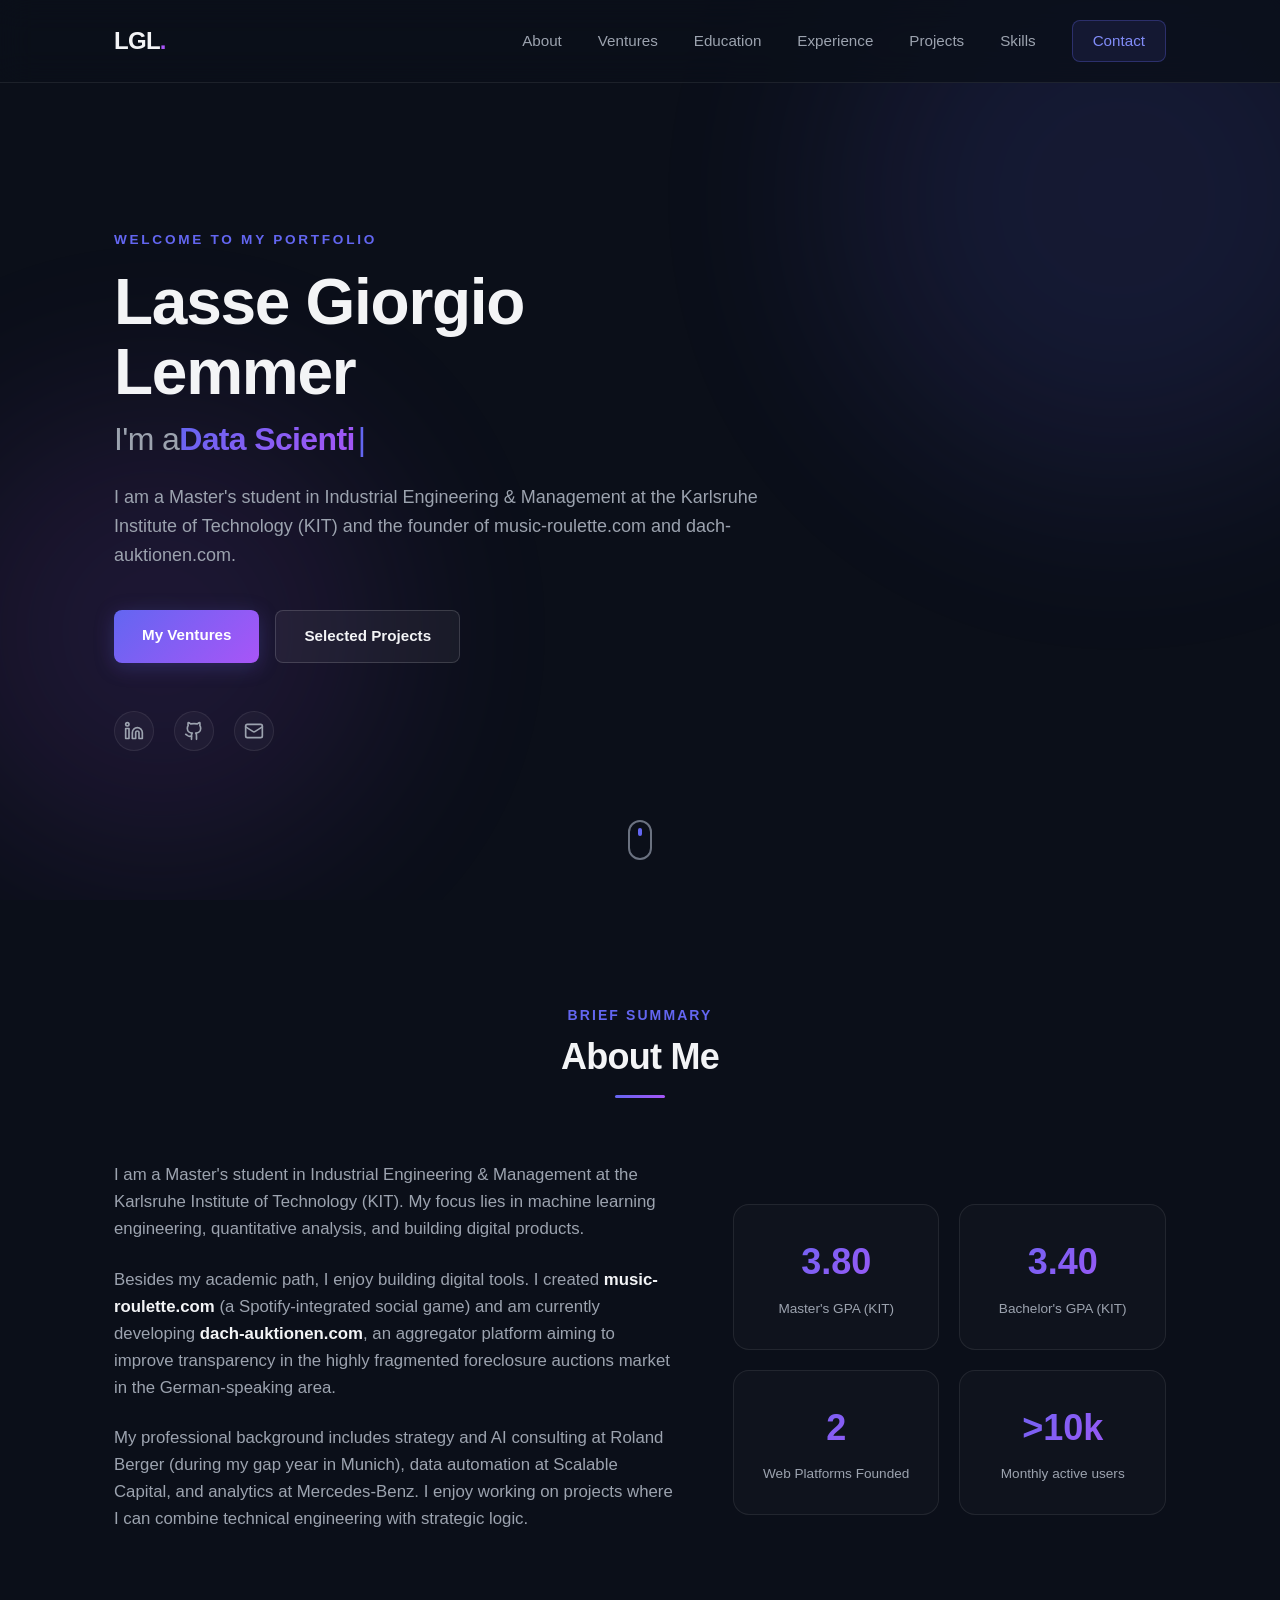
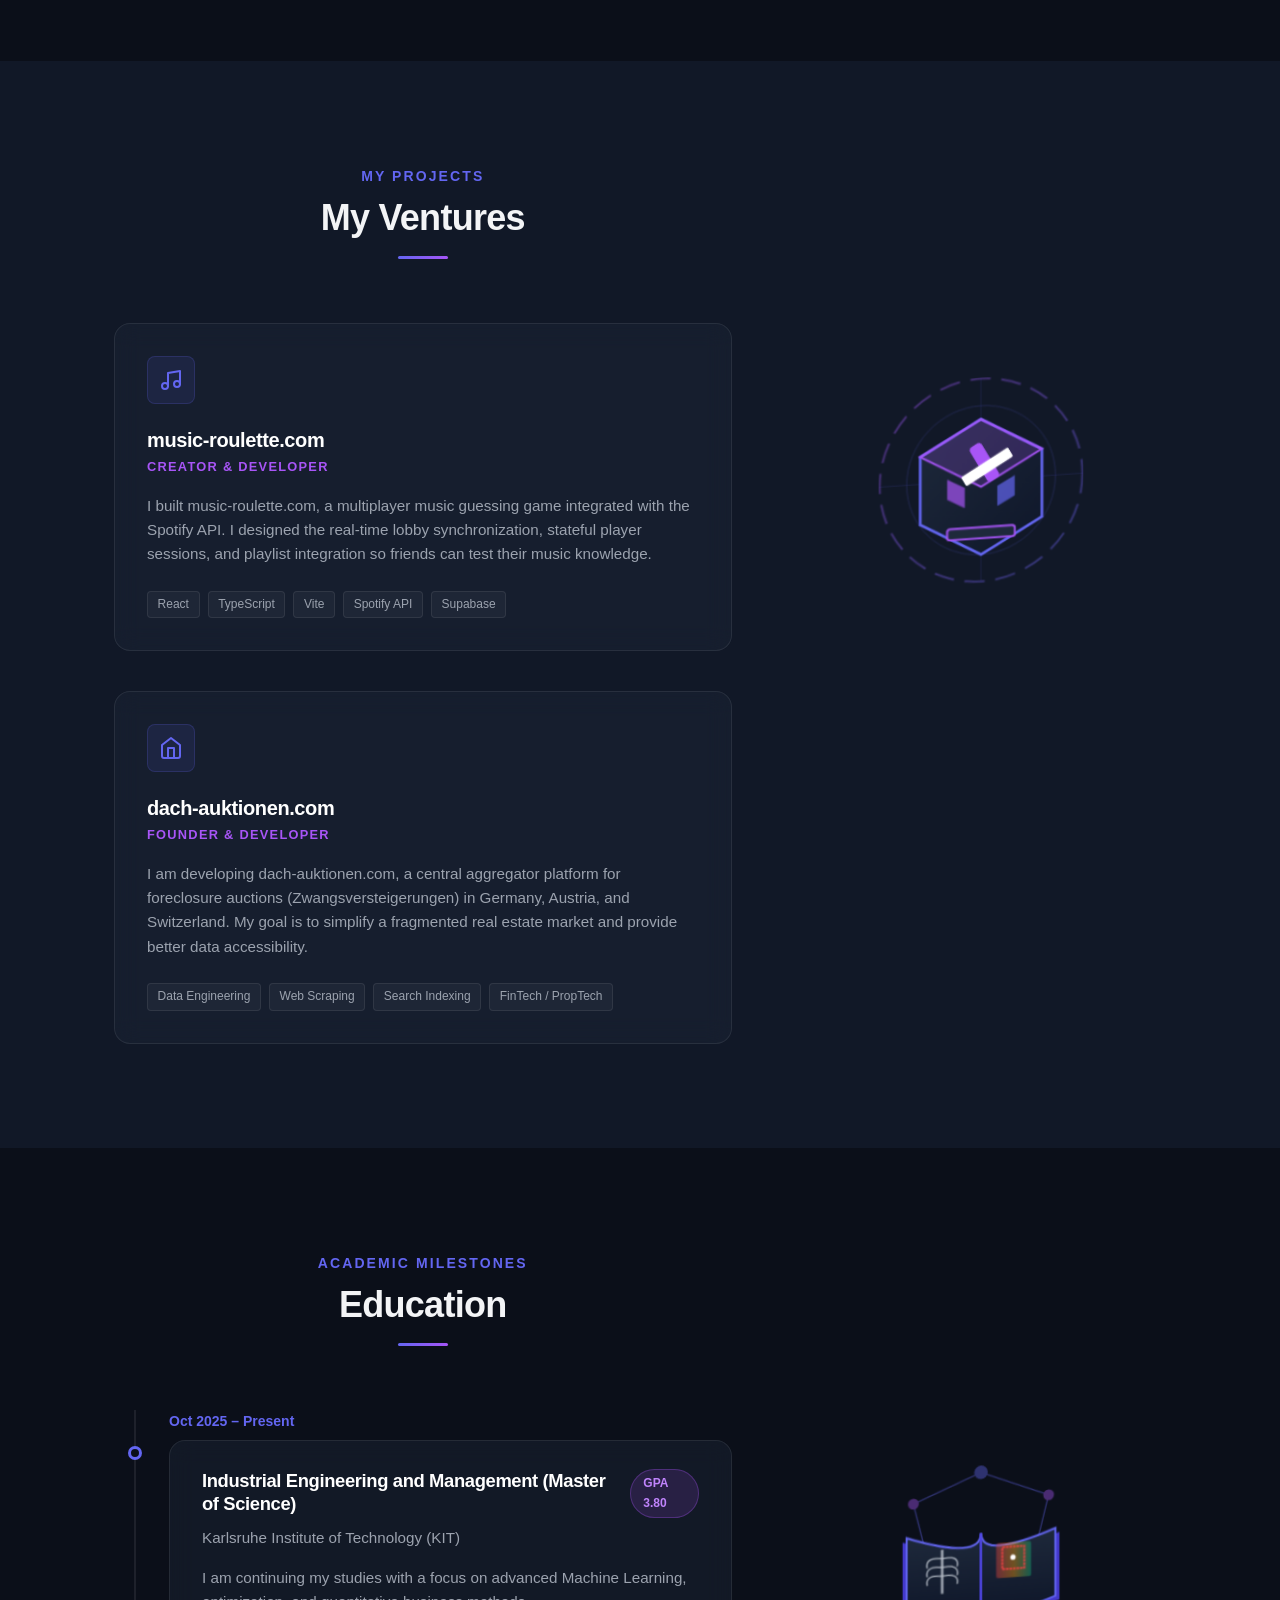
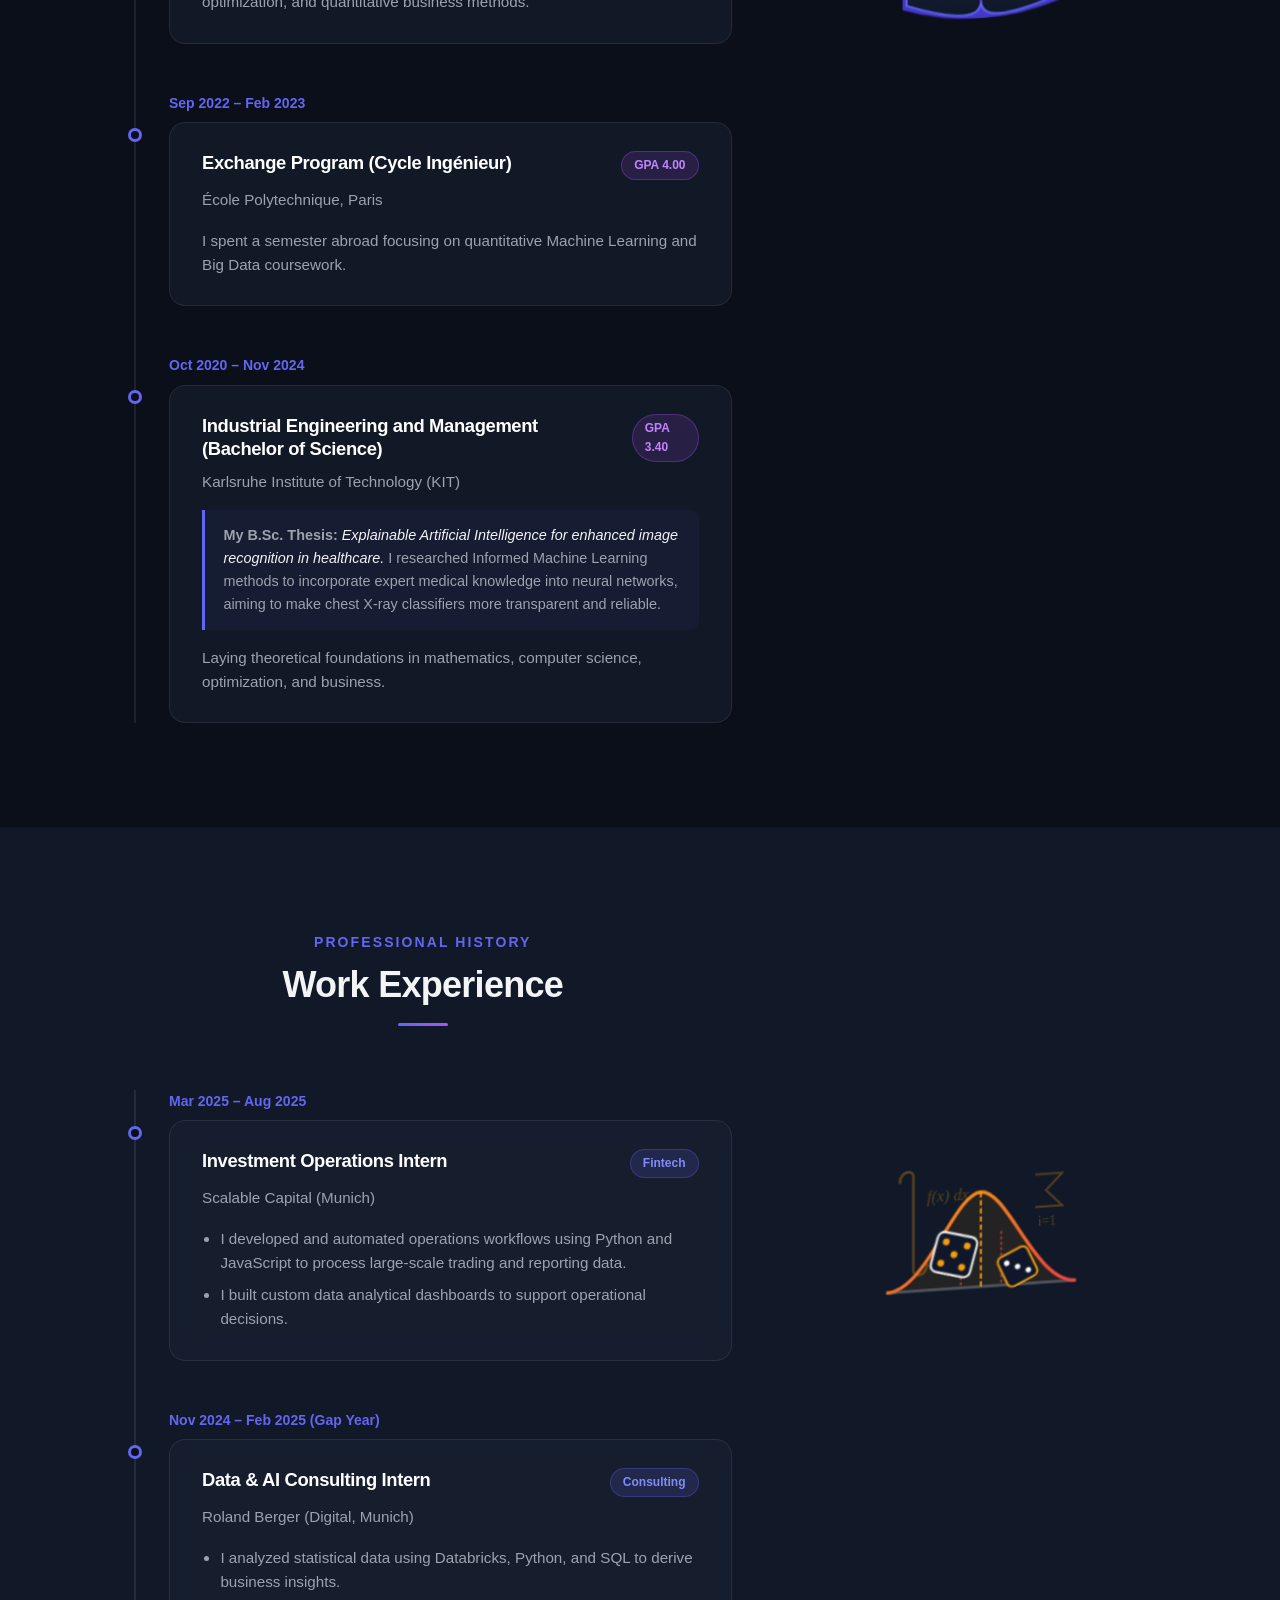
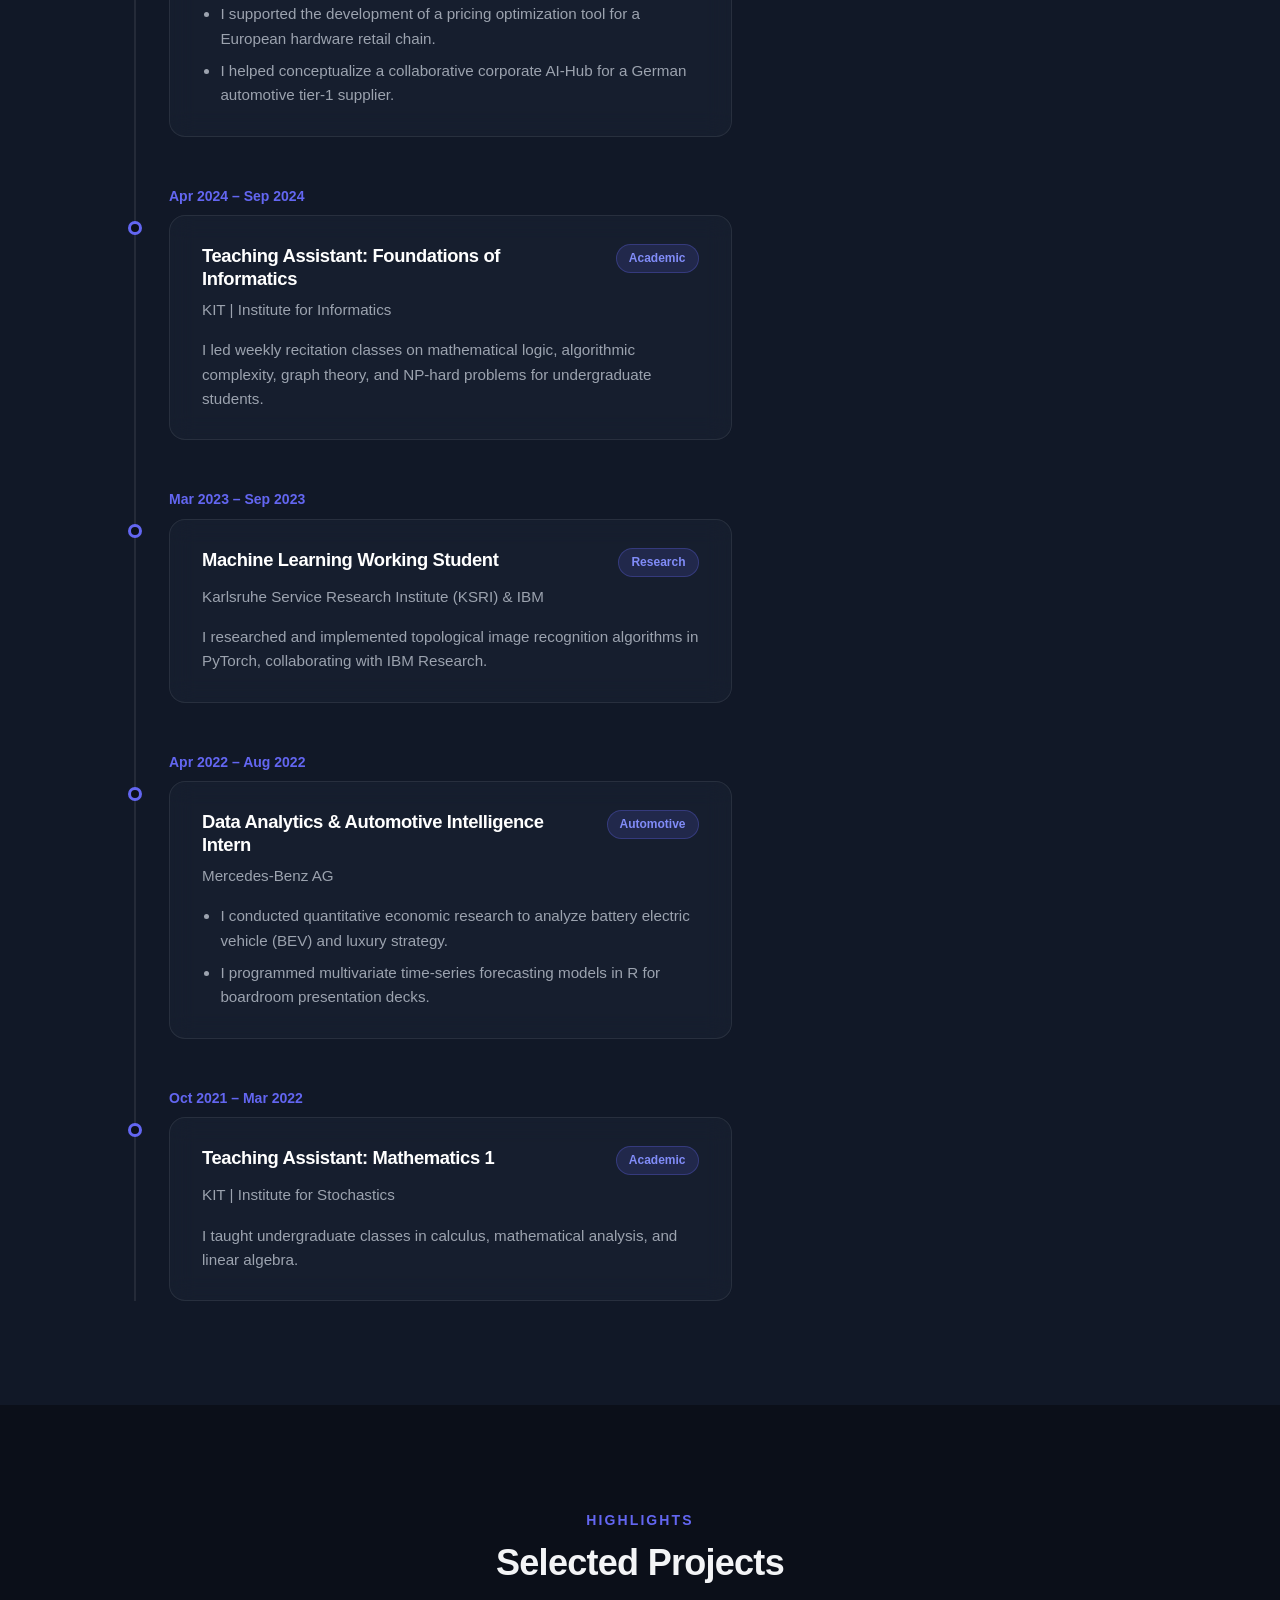
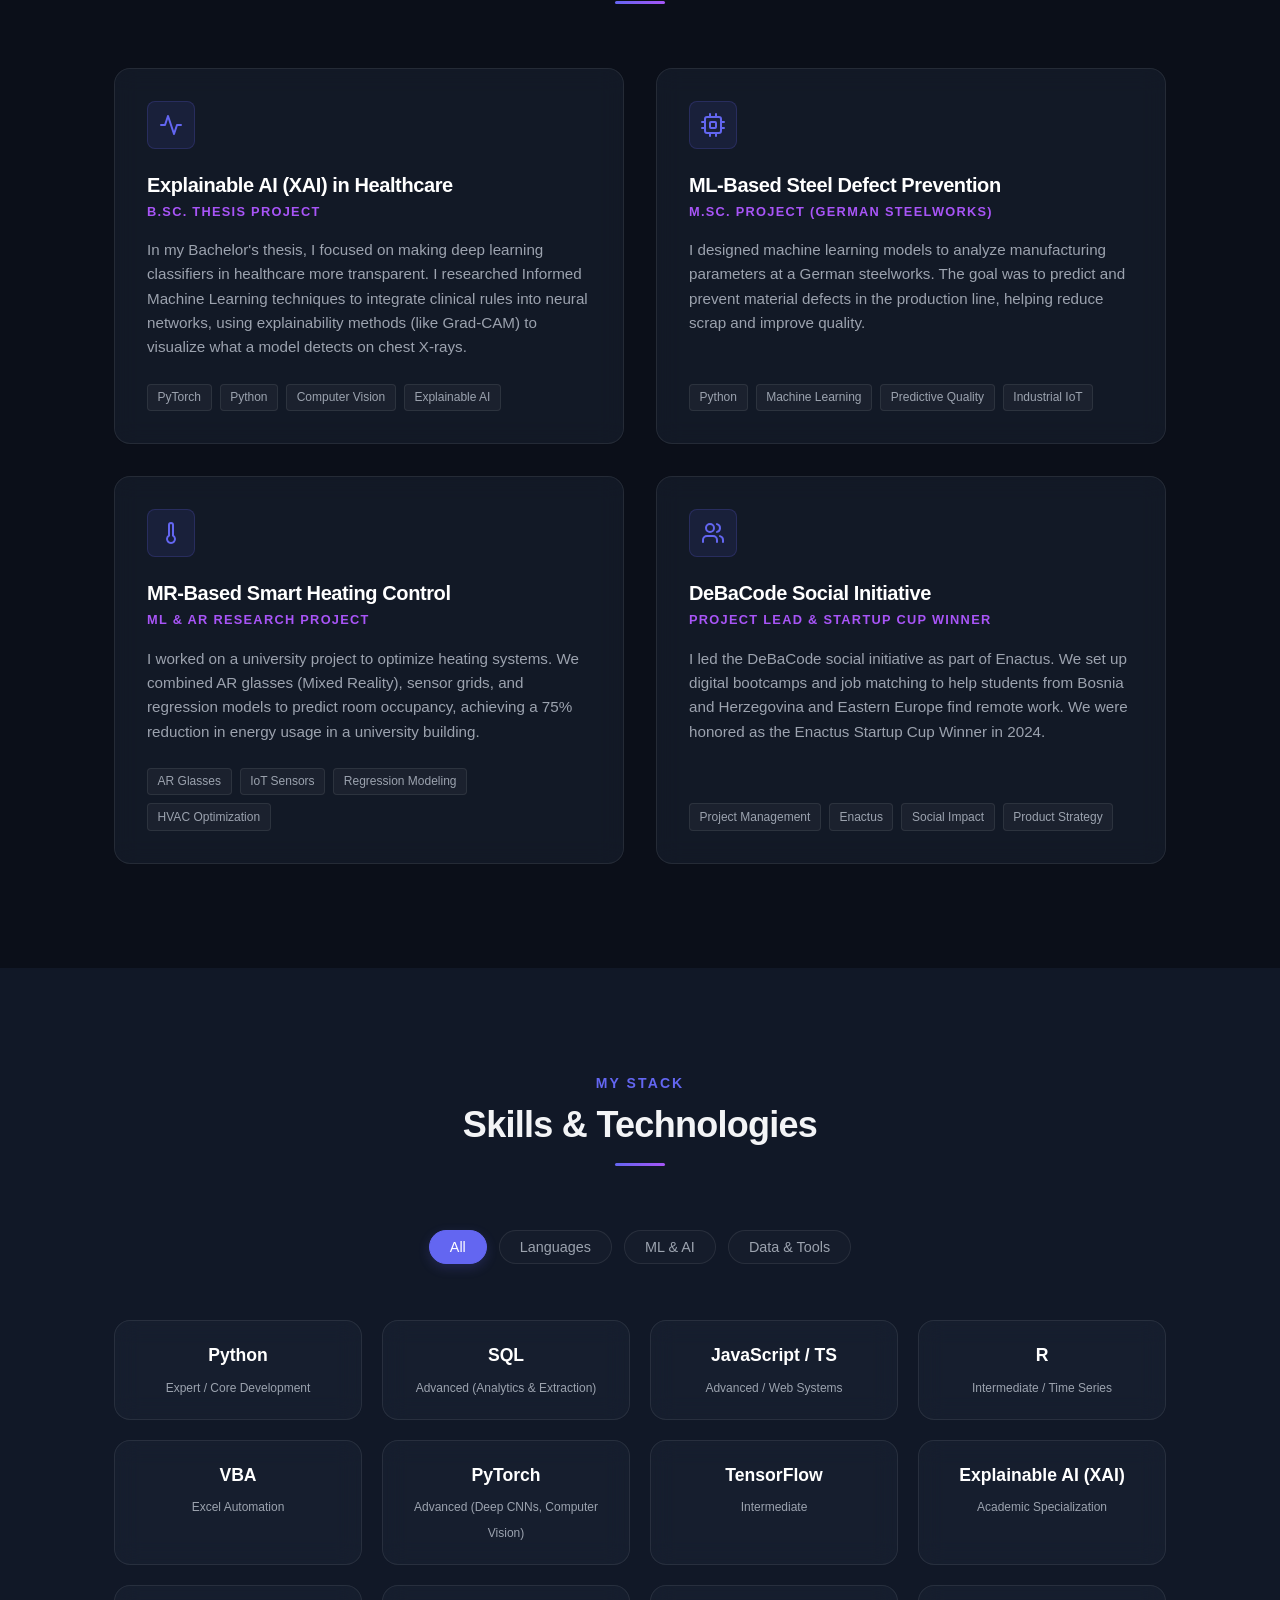
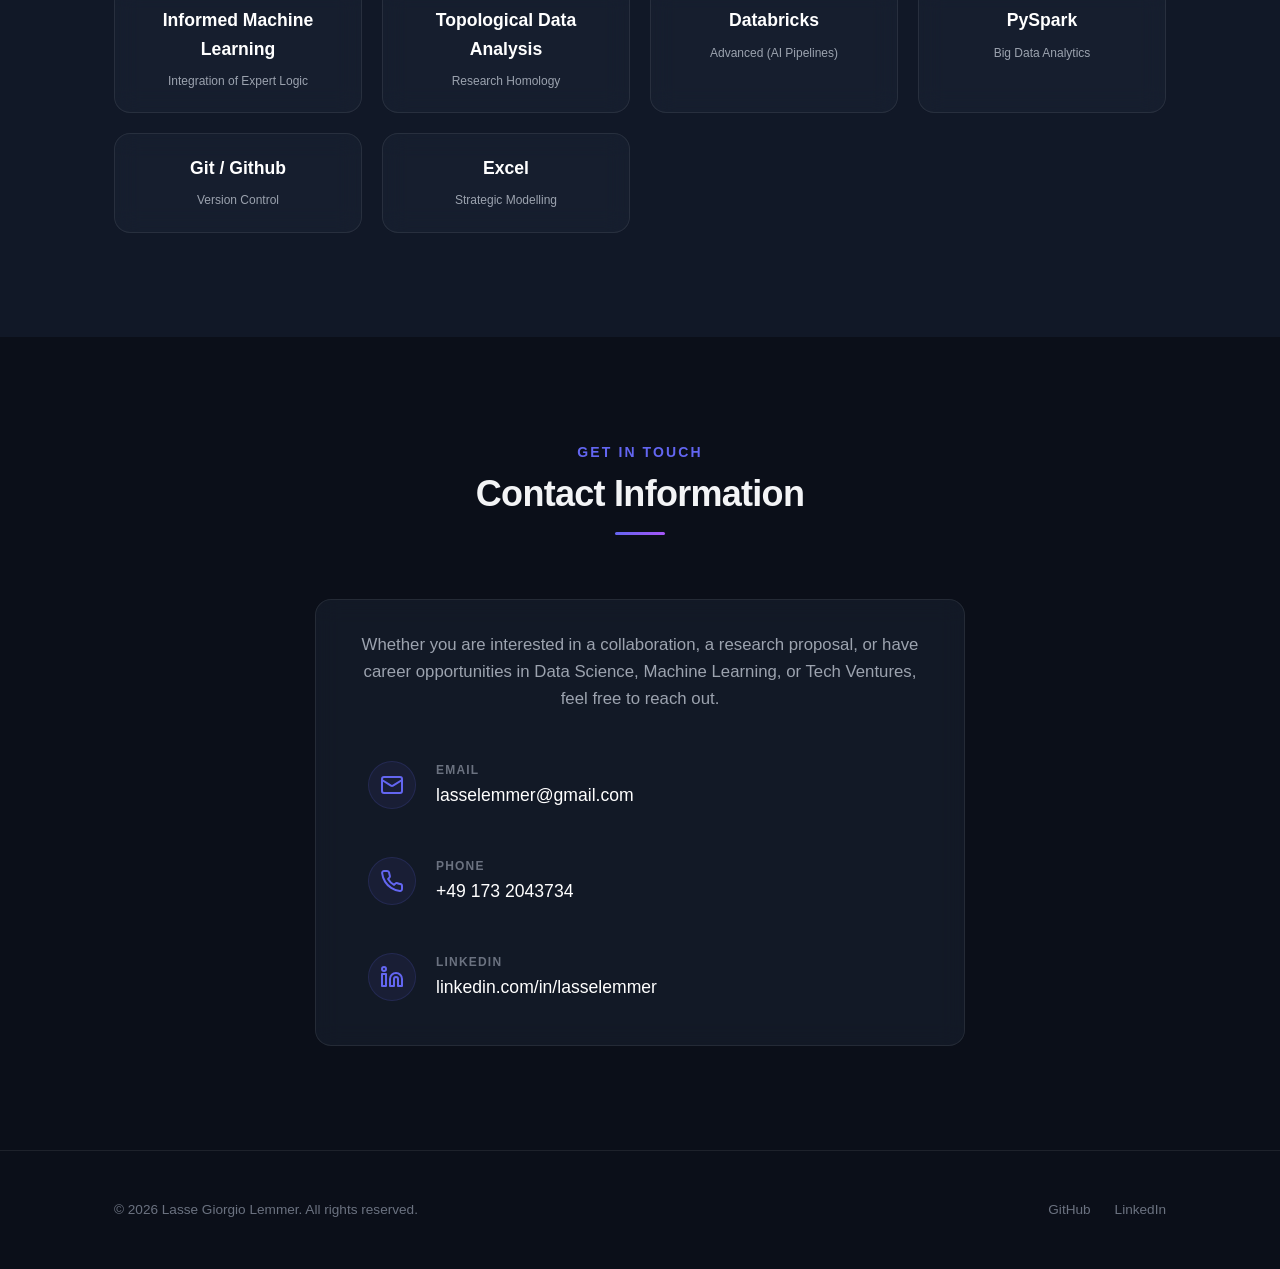
==== commit 22ef8c1f: "style: add premium 3d scrollytelling illustrations and micro-animations" ====
--- a/index.html
+++ b/index.html
@@ -69,7 +69,7 @@
                 <div class="hero-content">
                     <span class="hero-tagline">Welcome to my portfolio</span>
                     <h1 class="hero-title">Lasse Giorgio Lemmer</h1>
-                    <h2 class="hero-subtitle">I'm a <span id="typing-text" class="text-accent"></span><span
+                    <h2 class="hero-subtitle"><span id="hero-prefix">I'm a </span><span id="typing-text" class="text-accent"></span><span
                             class="cursor">|</span></h2>
                     <p class="hero-description">
                         I am a Master's student in Industrial Engineering & Management at the Karlsruhe Institute of
@@ -173,63 +173,214 @@
 
         <!-- Ventures Section -->
         <section id="ventures" class="section bg-light-dark">
-            <div class="container scroll-reveal">
-                <div class="section-header">
-                    <span class="subtitle">My Projects</span>
-                    <h2 class="title">My Ventures</h2>
-                    <div class="title-underline"></div>
+            <div class="container scroll-reveal scrolly-section-container">
+                <div class="scrolly-text-column">
+                    <div class="section-header">
+                        <span class="subtitle">My Projects</span>
+                        <h2 class="title">My Ventures</h2>
+                        <div class="title-underline"></div>
+                    </div>
+
+                    <div class="ventures-list">
+                        <!-- Venture 1: music-roulette.com -->
+                        <div class="project-card card" data-scrolly-id="venture-music">
+                            <div class="mobile-inline-illustration">
+                                <svg viewBox="0 0 200 200" width="100%" height="100%">
+                                    <defs>
+                                        <linearGradient id="musicGrad-mob" x1="0%" y1="0%" x2="100%" y2="100%">
+                                            <stop offset="0%" stop-color="#1db954" />
+                                            <stop offset="100%" stop-color="#191414" />
+                                        </linearGradient>
+                                        <linearGradient id="discGrad-mob" x1="0%" y1="0%" x2="100%" y2="100%">
+                                            <stop offset="0%" stop-color="#374151" />
+                                            <stop offset="50%" stop-color="#111827" />
+                                            <stop offset="100%" stop-color="#030712" />
+                                        </linearGradient>
+                                        <linearGradient id="glowGrad-mob" x1="0%" y1="0%" x2="100%" y2="100%">
+                                            <stop offset="0%" stop-color="#6366f1" stop-opacity="0.6" />
+                                            <stop offset="100%" stop-color="#a855f7" stop-opacity="0.1" />
+                                        </linearGradient>
+                                    </defs>
+                                    <g class="illustration-3d">
+                                        <circle cx="100" cy="100" r="80" fill="url(#glowGrad-mob)" class="parallax-layer-back svg-glow" />
+                                        <g class="parallax-layer-mid svg-rotate-slow" style="transform-origin: 100px 100px;">
+                                            <circle cx="100" cy="100" r="65" fill="url(#discGrad-mob)" stroke="#1f2937" stroke-width="2" />
+                                            <circle cx="100" cy="100" r="55" fill="none" stroke="#4b5563" stroke-width="0.5" stroke-dasharray="10 4" />
+                                            <circle cx="100" cy="100" r="45" fill="none" stroke="#4b5563" stroke-width="0.5" />
+                                            <circle cx="100" cy="100" r="35" fill="none" stroke="#4b5563" stroke-width="0.5" stroke-dasharray="6 2" />
+                                            <circle cx="100" cy="100" r="22" fill="#1db954" />
+                                            <circle cx="100" cy="100" r="8" fill="#0b0f19" />
+                                        </g>
+                                        <g class="parallax-layer-front svg-float-1">
+                                            <path d="M140 60 A 8 8 0 1 0 148 68 L 148 45 L 165 50 L 165 42 L 148 37 L 148 60" fill="#a855f7" />
+                                            <path d="M50 120 A 6 6 0 1 0 56 126 L 56 105 L 68 110 L 68 104 L 56 100 L 56 120" fill="#6366f1" />
+                                            <polygon points="93,88 113,100 93,112" fill="#ffffff" />
+                                        </g>
+                                    </g>
+                                </svg>
+                            </div>
+                            <div class="project-icon-wrapper">
+                                <svg xmlns="http://www.w3.org/2000/svg" width="24" height="24" viewBox="0 0 24 24"
+                                    fill="none" stroke="currentColor" stroke-width="2" stroke-linecap="round"
+                                    stroke-linejoin="round" class="lucide lucide-music">
+                                    <path d="M9 18V5l12-2v13" />
+                                    <circle cx="6" cy="18" r="3" />
+                                    <circle cx="18" cy="16" r="3" />
+                                </svg>
+                            </div>
+                            <h3>music-roulette.com</h3>
+                            <p class="project-tag">Creator & Developer</p>
+                            <p class="project-desc">
+                                I built music-roulette.com, a multiplayer music guessing game integrated with the Spotify
+                                API. I designed the real-time lobby synchronization, stateful player sessions, and playlist
+                                integration so friends can test their music knowledge.
+                            </p>
+                            <div class="project-tech">
+                                <span>React</span>
+                                <span>TypeScript</span>
+                                <span>Vite</span>
+                                <span>Spotify API</span>
+                                <span>Supabase</span>
+                            </div>
+                        </div>
+
+                        <!-- Venture 2: dach-auktionen.com -->
+                        <div class="project-card card" data-scrolly-id="venture-dach">
+                            <div class="mobile-inline-illustration">
+                                <svg viewBox="0 0 200 200" width="100%" height="100%">
+                                    <defs>
+                                        <linearGradient id="dachGrad-mob" x1="0%" y1="0%" x2="100%" y2="100%">
+                                            <stop offset="0%" stop-color="#a855f7" />
+                                            <stop offset="100%" stop-color="#6366f1" />
+                                        </linearGradient>
+                                        <linearGradient id="houseGrad-mob" x1="0%" y1="0%" x2="100%" y2="100%">
+                                            <stop offset="0%" stop-color="#1e293b" />
+                                            <stop offset="100%" stop-color="#0f172a" />
+                                        </linearGradient>
+                                    </defs>
+                                    <g class="illustration-3d">
+                                        <g class="parallax-layer-back svg-rotate-slow" style="transform-origin: 100px 100px;">
+                                            <circle cx="100" cy="100" r="75" fill="none" stroke="url(#dachGrad-mob)" stroke-width="1.5" stroke-dasharray="15 8" opacity="0.4" />
+                                            <circle cx="100" cy="100" r="55" fill="none" stroke="#6366f1" stroke-width="0.5" opacity="0.3" />
+                                            <line x1="100" y1="25" x2="100" y2="175" stroke="#6366f1" stroke-width="0.5" opacity="0.2" />
+                                            <line x1="25" y1="100" x2="175" y2="100" stroke="#6366f1" stroke-width="0.5" opacity="0.2" />
+                                        </g>
+                                        <g class="parallax-layer-mid svg-float-2">
+                                            <polygon points="100,55 145,80 145,130 100,155 55,130 55,80" fill="url(#houseGrad-mob)" stroke="#6366f1" stroke-width="2" />
+                                            <polygon points="100,55 145,80 100,105 55,80" fill="rgba(168, 85, 247, 0.2)" stroke="#a855f7" stroke-width="1.5" />
+                                            <polygon points="75,98 88,105 88,120 75,113" fill="#a855f7" opacity="0.7" />
+                                            <polygon points="112,105 125,98 125,113 112,120" fill="#6366f1" opacity="0.7" />
+                                        </g>
+                                        <g class="parallax-layer-front svg-float-1">
+                                            <rect x="75" y="135" width="50" height="8" rx="2" fill="#1e293b" stroke="#a855f7" stroke-width="1.5" />
+                                            <g transform="translate(90, 80) rotate(-30)" class="svg-float-3" style="transform-origin: 20px 20px;">
+                                                <rect x="15" y="-10" width="10" height="30" rx="3" fill="#a855f7" />
+                                                <rect x="0" y="5" width="40" height="8" rx="1" fill="#ffffff" />
+                                            </g>
+                                        </g>
+                                    </g>
+                                </svg>
+                            </div>
+                            <div class="project-icon-wrapper">
+                                <svg xmlns="http://www.w3.org/2000/svg" width="24" height="24" viewBox="0 0 24 24"
+                                    fill="none" stroke="currentColor" stroke-width="2" stroke-linecap="round"
+                                    stroke-linejoin="round" class="lucide lucide-home">
+                                    <path d="m3 9 9-7 9 7v11a2 2 0 0 1-2 2H5a2 2 0 0 1-2-2z" />
+                                    <polyline points="9 22 9 12 15 12 15 22" />
+                                </svg>
+                            </div>
+                            <h3>dach-auktionen.com</h3>
+                            <p class="project-tag">Founder & Developer</p>
+                            <p class="project-desc">
+                                I am developing dach-auktionen.com, a central aggregator platform for foreclosure auctions
+                                (Zwangsversteigerungen) in Germany, Austria, and Switzerland. My goal is to simplify a
+                                fragmented real estate market and provide better data accessibility.
+                            </p>
+                            <div class="project-tech">
+                                <span>Data Engineering</span>
+                                <span>Web Scraping</span>
+                                <span>Search Indexing</span>
+                                <span>FinTech / PropTech</span>
+                            </div>
+                        </div>
+                    </div>
                 </div>
 
-                <div class="projects-grid">
-                    <!-- Venture 1: music-roulette.com -->
-                    <div class="project-card card">
-                        <div class="project-icon-wrapper">
-                            <svg xmlns="http://www.w3.org/2000/svg" width="24" height="24" viewBox="0 0 24 24"
-                                fill="none" stroke="currentColor" stroke-width="2" stroke-linecap="round"
-                                stroke-linejoin="round" class="lucide lucide-music">
-                                <path d="M9 18V5l12-2v13" />
-                                <circle cx="6" cy="18" r="3" />
-                                <circle cx="18" cy="16" r="3" />
-                            </svg>
-                        </div>
-                        <h3>music-roulette.com</h3>
-                        <p class="project-tag">Creator & Developer</p>
-                        <p class="project-desc">
-                            I built music-roulette.com, a multiplayer music guessing game integrated with the Spotify
-                            API. I designed the real-time lobby synchronization, stateful player sessions, and playlist
-                            integration so friends can test their music knowledge.
-                        </p>
-                        <div class="project-tech">
-                            <span>React</span>
-                            <span>TypeScript</span>
-                            <span>Vite</span>
-                            <span>Spotify API</span>
-                            <span>Supabase</span>
-                        </div>
-                    </div>
-
-                    <!-- Venture 2: dach-auktionen.com -->
-                    <div class="project-card card">
-                        <div class="project-icon-wrapper">
-                            <svg xmlns="http://www.w3.org/2000/svg" width="24" height="24" viewBox="0 0 24 24"
-                                fill="none" stroke="currentColor" stroke-width="2" stroke-linecap="round"
-                                stroke-linejoin="round" class="lucide lucide-home">
-                                <path d="m3 9 9-7 9 7v11a2 2 0 0 1-2 2H5a2 2 0 0 1-2-2z" />
-                                <polyline points="9 22 9 12 15 12 15 22" />
-                            </svg>
-                        </div>
-                        <h3>dach-auktionen.com</h3>
-                        <p class="project-tag">Founder & Developer</p>
-                        <p class="project-desc">
-                            I am developing dach-auktionen.com, a central aggregator platform for foreclosure auctions
-                            (Zwangsversteigerungen) in Germany, Austria, and Switzerland. My goal is to simplify a
-                            fragmented real estate market and provide better data accessibility.
-                        </p>
-                        <div class="project-tech">
-                            <span>Data Engineering</span>
-                            <span>Web Scraping</span>
-                            <span>Search Indexing</span>
-                            <span>FinTech / PropTech</span>
+                <!-- Desktop Sticky Showcase -->
+                <div class="scrolly-showcase-column">
+                    <div class="showcase-viewport">
+                        <!-- Illustration 1: music-roulette -->
+                        <div class="showcase-illustration" data-illustration-id="venture-music">
+                            <div class="illustration-3d">
+                                <svg viewBox="0 0 200 200" width="100%" height="100%">
+                                    <defs>
+                                        <linearGradient id="musicGrad-desk" x1="0%" y1="0%" x2="100%" y2="100%">
+                                            <stop offset="0%" stop-color="#1db954" />
+                                            <stop offset="100%" stop-color="#191414" />
+                                        </linearGradient>
+                                        <linearGradient id="discGrad-desk" x1="0%" y1="0%" x2="100%" y2="100%">
+                                            <stop offset="0%" stop-color="#374151" />
+                                            <stop offset="50%" stop-color="#111827" />
+                                            <stop offset="100%" stop-color="#030712" />
+                                        </linearGradient>
+                                        <linearGradient id="glowGrad-desk" x1="0%" y1="0%" x2="100%" y2="100%">
+                                            <stop offset="0%" stop-color="#6366f1" stop-opacity="0.6" />
+                                            <stop offset="100%" stop-color="#a855f7" stop-opacity="0.1" />
+                                        </linearGradient>
+                                    </defs>
+                                    <circle cx="100" cy="100" r="80" fill="url(#glowGrad-desk)" class="parallax-layer-back svg-glow" />
+                                    <g class="parallax-layer-mid svg-rotate-slow" style="transform-origin: 100px 100px;">
+                                        <circle cx="100" cy="100" r="65" fill="url(#discGrad-desk)" stroke="#1f2937" stroke-width="2" />
+                                        <circle cx="100" cy="100" r="55" fill="none" stroke="#4b5563" stroke-width="0.5" stroke-dasharray="10 4" />
+                                        <circle cx="100" cy="100" r="45" fill="none" stroke="#4b5563" stroke-width="0.5" />
+                                        <circle cx="100" cy="100" r="35" fill="none" stroke="#4b5563" stroke-width="0.5" stroke-dasharray="6 2" />
+                                        <circle cx="100" cy="100" r="22" fill="#1db954" />
+                                        <circle cx="100" cy="100" r="8" fill="#0b0f19" />
+                                    </g>
+                                    <g class="parallax-layer-front svg-float-1">
+                                        <path d="M140 60 A 8 8 0 1 0 148 68 L 148 45 L 165 50 L 165 42 L 148 37 L 148 60" fill="#a855f7" />
+                                        <path d="M50 120 A 6 6 0 1 0 56 126 L 56 105 L 68 110 L 68 104 L 56 100 L 56 120" fill="#6366f1" />
+                                        <polygon points="93,88 113,100 93,112" fill="#ffffff" />
+                                    </g>
+                                </svg>
+                            </div>
+                        </div>
+
+                        <!-- Illustration 2: dach-auktionen -->
+                        <div class="showcase-illustration" data-illustration-id="venture-dach">
+                            <div class="illustration-3d">
+                                <svg viewBox="0 0 200 200" width="100%" height="100%">
+                                    <defs>
+                                        <linearGradient id="dachGrad-desk" x1="0%" y1="0%" x2="100%" y2="100%">
+                                            <stop offset="0%" stop-color="#a855f7" />
+                                            <stop offset="100%" stop-color="#6366f1" />
+                                        </linearGradient>
+                                        <linearGradient id="houseGrad-desk" x1="0%" y1="0%" x2="100%" y2="100%">
+                                            <stop offset="0%" stop-color="#1e293b" />
+                                            <stop offset="100%" stop-color="#0f172a" />
+                                        </linearGradient>
+                                    </defs>
+                                    <g class="parallax-layer-back svg-rotate-slow" style="transform-origin: 100px 100px;">
+                                        <circle cx="100" cy="100" r="75" fill="none" stroke="url(#dachGrad-desk)" stroke-width="1.5" stroke-dasharray="15 8" opacity="0.4" />
+                                        <circle cx="100" cy="100" r="55" fill="none" stroke="#6366f1" stroke-width="0.5" opacity="0.3" />
+                                        <line x1="100" y1="25" x2="100" y2="175" stroke="#6366f1" stroke-width="0.5" opacity="0.2" />
+                                        <line x1="25" y1="100" x2="175" y2="100" stroke="#6366f1" stroke-width="0.5" opacity="0.2" />
+                                    </g>
+                                    <g class="parallax-layer-mid svg-float-2">
+                                        <polygon points="100,55 145,80 145,130 100,155 55,130 55,80" fill="url(#houseGrad-desk)" stroke="#6366f1" stroke-width="2" />
+                                        <polygon points="100,55 145,80 100,105 55,80" fill="rgba(168, 85, 247, 0.2)" stroke="#a855f7" stroke-width="1.5" />
+                                        <polygon points="75,98 88,105 88,120 75,113" fill="#a855f7" opacity="0.7" />
+                                        <polygon points="112,105 125,98 125,113 112,120" fill="#6366f1" opacity="0.7" />
+                                    </g>
+                                    <g class="parallax-layer-front svg-float-1">
+                                        <rect x="75" y="135" width="50" height="8" rx="2" fill="#1e293b" stroke="#a855f7" stroke-width="1.5" />
+                                        <g transform="translate(90, 80) rotate(-30)" class="svg-float-3" style="transform-origin: 20px 20px;">
+                                            <rect x="15" y="-10" width="10" height="30" rx="3" fill="#a855f7" />
+                                            <rect x="0" y="5" width="40" height="8" rx="1" fill="#ffffff" />
+                                        </g>
+                                    </g>
+                                </svg>
+                            </div>
                         </div>
                     </div>
                 </div>
@@ -238,68 +389,317 @@
 
         <!-- Education Section -->
         <section id="education" class="section">
-            <div class="container scroll-reveal">
-                <div class="section-header">
-                    <span class="subtitle">Academic Milestones</span>
-                    <h2 class="title">Education</h2>
-                    <div class="title-underline"></div>
+            <div class="container scroll-reveal scrolly-section-container">
+                <div class="scrolly-text-column">
+                    <div class="section-header">
+                        <span class="subtitle">Academic Milestones</span>
+                        <h2 class="title">Education</h2>
+                        <div class="title-underline"></div>
+                    </div>
+
+                    <div class="timeline">
+                        <!-- KIT Master -->
+                        <div class="timeline-item" data-scrolly-id="edu-kit-master">
+                            <div class="timeline-dot"></div>
+                            <div class="timeline-date">Oct 2025 – Present</div>
+                            <div class="timeline-content card">
+                                <div class="mobile-inline-illustration">
+                                    <svg viewBox="0 0 200 200" width="100%" height="100%">
+                                        <defs>
+                                            <linearGradient id="kitGrad-mob" x1="0%" y1="0%" x2="100%" y2="100%">
+                                                <stop offset="0%" stop-color="#00a896" />
+                                                <stop offset="100%" stop-color="#02c39a" />
+                                            </linearGradient>
+                                            <linearGradient id="capGrad-mob" x1="0%" y1="0%" x2="100%" y2="100%">
+                                                <stop offset="0%" stop-color="#1f2937" />
+                                                <stop offset="100%" stop-color="#111827" />
+                                            </linearGradient>
+                                        </defs>
+                                        <g class="illustration-3d">
+                                            <g class="parallax-layer-back svg-rotate-slow" style="transform-origin: 100px 100px;" opacity="0.3">
+                                                <circle cx="60" cy="70" r="25" fill="none" stroke="#00a896" stroke-width="2" stroke-dasharray="8 4" />
+                                                <circle cx="60" cy="70" r="15" fill="none" stroke="#00a896" stroke-width="1" />
+                                                <circle cx="130" cy="120" r="35" fill="none" stroke="#00a896" stroke-width="2" stroke-dasharray="10 5" />
+                                                <circle cx="130" cy="120" r="20" fill="none" stroke="#00a896" stroke-width="1" />
+                                            </g>
+                                            <g class="parallax-layer-mid svg-float-1">
+                                                <polygon points="80,105 80,122 120,122 120,105" fill="url(#capGrad-mob)" stroke="#00a896" stroke-width="1.5" />
+                                                <path d="M80,122 Q100,132 120,122" fill="none" stroke="#00a896" stroke-width="1.5" />
+                                                <polygon points="100,70 155,90 100,110 45,90" fill="url(#capGrad-mob)" stroke="#ffffff" stroke-width="2" />
+                                            </g>
+                                            <g class="parallax-layer-front svg-float-3">
+                                                <path d="M100,90 L60,95 L58,115" fill="none" stroke="#f59e0b" stroke-width="1.5" stroke-linecap="round" />
+                                                <polygon points="56,115 60,115 62,125 54,125" fill="#f59e0b" />
+                                                <polygon points="150,60 153,66 160,66 155,70 157,76 150,72 143,76 145,70 140,66 147,66" fill="#f59e0b" />
+                                                <polygon points="50,60 52,64 56,64 53,67 54,71 50,69 46,71 47,67 44,64 48,64" fill="#00a896" />
+                                            </g>
+                                        </g>
+                                    </svg>
+                                </div>
+                                <div class="card-header-flex">
+                                    <h3>Industrial Engineering and Management (Master of Science)</h3>
+                                    <span class="badge badge-gpa">GPA 3.80</span>
+                                </div>
+                                <span class="institution">Karlsruhe Institute of Technology (KIT)</span>
+                                <p class="timeline-desc">
+                                    I am continuing my studies with a focus on advanced Machine Learning, optimization, and
+                                    quantitative business methods.
+                                </p>
+                            </div>
+                        </div>
+
+                        <!-- École Polytechnique Exchange -->
+                        <div class="timeline-item" data-scrolly-id="edu-polytechnique">
+                            <div class="timeline-dot"></div>
+                            <div class="timeline-date">Sep 2022 – Feb 2023</div>
+                            <div class="timeline-content card">
+                                <div class="mobile-inline-illustration">
+                                    <svg viewBox="0 0 200 200" width="100%" height="100%">
+                                        <defs>
+                                            <linearGradient id="polyGrad-mob" x1="0%" y1="0%" x2="100%" y2="100%">
+                                                <stop offset="0%" stop-color="#3b82f6" />
+                                                <stop offset="50%" stop-color="#ffffff" />
+                                                <stop offset="100%" stop-color="#ef4444" />
+                                            </linearGradient>
+                                            <linearGradient id="globeGrad-mob" x1="0%" y1="0%" x2="100%" y2="100%">
+                                                <stop offset="0%" stop-color="#3b82f6" stop-opacity="0.4" />
+                                                <stop offset="100%" stop-color="#ef4444" stop-opacity="0.1" />
+                                            </linearGradient>
+                                        </defs>
+                                        <g class="illustration-3d">
+                                            <g class="parallax-layer-back svg-rotate-slow" style="transform-origin: 100px 100px;">
+                                                <circle cx="100" cy="100" r="75" fill="none" stroke="url(#globeGrad-mob)" stroke-width="1" />
+                                                <ellipse cx="100" cy="100" rx="75" ry="25" fill="none" stroke="#3b82f6" stroke-width="0.5" opacity="0.3" />
+                                                <ellipse cx="100" cy="100" rx="25" ry="75" fill="none" stroke="#ef4444" stroke-width="0.5" opacity="0.3" />
+                                            </g>
+                                            <g class="parallax-layer-mid svg-float-2">
+                                                <path d="M65,150 L85,60 L115,60 L135,150" fill="none" stroke="#ffffff" stroke-width="2.5" stroke-linecap="round" />
+                                                <line x1="77" y1="100" x2="123" y2="100" stroke="#3b82f6" stroke-width="1.5" />
+                                                <line x1="82" y1="75" x2="118" y2="75" stroke="#ef4444" stroke-width="1.5" />
+                                                <path d="M80,150 Q100,120 120,150" fill="none" stroke="#ffffff" stroke-width="2" />
+                                                <line x1="100" y1="60" x2="100" y2="35" stroke="#ffffff" stroke-width="2" />
+                                                <circle cx="100" cy="32" r="3" fill="#ef4444" />
+                                            </g>
+                                            <g class="parallax-layer-front svg-float-1">
+                                                <circle cx="50" cy="80" r="6" fill="#3b82f6" opacity="0.8" />
+                                                <circle cx="150" cy="120" r="8" fill="#ef4444" opacity="0.8" />
+                                                <circle cx="140" cy="70" r="5" fill="#ffffff" opacity="0.9" />
+                                            </g>
+                                        </g>
+                                    </svg>
+                                </div>
+                                <div class="card-header-flex">
+                                    <h3>Exchange Program (Cycle Ingénieur)</h3>
+                                    <span class="badge badge-gpa">GPA 4.00</span>
+                                </div>
+                                <span class="institution">École Polytechnique, Paris</span>
+                                <p class="timeline-desc">
+                                    I spent a semester abroad focusing on quantitative Machine Learning and Big Data
+                                    coursework.
+                                </p>
+                            </div>
+                        </div>
+
+                        <!-- KIT Bachelor -->
+                        <div class="timeline-item" data-scrolly-id="edu-kit-bachelor">
+                            <div class="timeline-dot"></div>
+                            <div class="timeline-date">Oct 2020 – Nov 2024</div>
+                            <div class="timeline-content card">
+                                <div class="mobile-inline-illustration">
+                                    <svg viewBox="0 0 200 200" width="100%" height="100%">
+                                        <defs>
+                                            <linearGradient id="bookGrad-mob" x1="0%" y1="0%" x2="0%" y2="100%">
+                                                <stop offset="0%" stop-color="#1e293b" />
+                                                <stop offset="100%" stop-color="#0f172a" />
+                                            </linearGradient>
+                                            <linearGradient id="xaiGrad-mob" x1="0%" y1="0%" x2="100%" y2="0%">
+                                                <stop offset="0%" stop-color="#ef4444" stop-opacity="0.8" />
+                                                <stop offset="50%" stop-color="#f59e0b" stop-opacity="0.8" />
+                                                <stop offset="100%" stop-color="#10b981" stop-opacity="0.8" />
+                                            </linearGradient>
+                                        </defs>
+                                        <g class="illustration-3d">
+                                            <g class="parallax-layer-back svg-rotate-slow" style="transform-origin: 100px 100px;" opacity="0.4">
+                                                <line x1="50" y1="50" x2="100" y2="30" stroke="#6366f1" stroke-width="1" />
+                                                <line x1="100" y1="30" x2="150" y2="50" stroke="#6366f1" stroke-width="1" />
+                                                <line x1="150" y1="50" x2="130" y2="130" stroke="#6366f1" stroke-width="1" />
+                                                <line x1="130" y1="130" x2="70" y2="130" stroke="#6366f1" stroke-width="1" />
+                                                <line x1="70" y1="130" x2="50" y2="50" stroke="#6366f1" stroke-width="1" />
+                                                <circle cx="50" cy="50" r="4" fill="#a855f7" />
+                                                <circle cx="100" cy="30" r="5" fill="#6366f1" />
+                                                <circle cx="150" cy="50" r="4" fill="#a855f7" />
+                                                <circle cx="130" cy="130" r="5" fill="#6366f1" />
+                                                <circle cx="70" cy="130" r="4" fill="#a855f7" />
+                                            </g>
+                                            <g class="parallax-layer-mid svg-float-1">
+                                                <path d="M42,128 Q100,148 158,128 L158,78 Q100,98 42,78 Z" fill="#4338ca" />
+                                                <path d="M45,125 Q100,145 100,125 Q100,145 155,125 L155,75 Q100,95 100,75 Q100,95 45,75 Z" fill="url(#bookGrad-mob)" stroke="#6366f1" stroke-width="1.5" />
+                                                <line x1="100" y1="75" x2="100" y2="125" stroke="#4f46e5" stroke-width="2" />
+                                            </g>
+                                            <g class="parallax-layer-front svg-float-2">
+                                                <g transform="translate(55, 82) scale(0.65)" stroke="#e2e8f0" stroke-width="1.5" fill="none" opacity="0.8">
+                                                    <line x1="25" y1="5" x2="25" y2="55" stroke-width="2.5" />
+                                                    <path d="M25,15 Q5,12 8,25" />
+                                                    <path d="M25,25 Q5,22 8,35" />
+                                                    <path d="M25,35 Q5,32 8,45" />
+                                                    <path d="M25,15 Q45,12 42,25" />
+                                                    <path d="M25,25 Q45,22 42,35" />
+                                                    <path d="M25,35 Q45,32 42,45" />
+                                                </g>
+                                                <g transform="translate(108, 80) scale(0.65)">
+                                                    <rect x="5" y="5" width="40" height="40" rx="3" fill="url(#xaiGrad-mob)" opacity="0.5" />
+                                                    <rect x="12" y="10" width="25" height="25" fill="none" stroke="#ef4444" stroke-width="2" stroke-dasharray="3 1" class="svg-float-3" />
+                                                    <circle cx="24" cy="22" r="3" fill="#ffffff" />
+                                                </g>
+                                            </g>
+                                        </g>
+                                    </svg>
+                                </div>
+                                <div class="card-header-flex">
+                                    <h3>Industrial Engineering and Management (Bachelor of Science)</h3>
+                                    <span class="badge badge-gpa">GPA 3.40</span>
+                                </div>
+                                <span class="institution">Karlsruhe Institute of Technology (KIT)</span>
+                                <div class="thesis-highlight">
+                                    <strong>My B.Sc. Thesis:</strong> <em>Explainable Artificial Intelligence for enhanced
+                                        image recognition in healthcare.</em> I researched Informed Machine Learning methods
+                                    to incorporate expert medical knowledge into neural networks, aiming to make chest X-ray
+                                    classifiers more transparent and reliable.
+                                </div>
+                                <p class="timeline-desc">
+                                    Laying theoretical foundations in mathematics, computer science, optimization, and
+                                    business.
+                                </p>
+                            </div>
+                        </div>
+                    </div>
                 </div>
 
-                <div class="timeline">
-                    <!-- KIT Master -->
-                    <div class="timeline-item">
-                        <div class="timeline-dot"></div>
-                        <div class="timeline-date">Oct 2025 – Present</div>
-                        <div class="timeline-content card">
-                            <div class="card-header-flex">
-                                <h3>Industrial Engineering and Management (Master of Science)</h3>
-                                <span class="badge badge-gpa">GPA 3.80</span>
-                            </div>
-                            <span class="institution">Karlsruhe Institute of Technology (KIT)</span>
-                            <p class="timeline-desc">
-                                I am continuing my studies with a focus on advanced Machine Learning, optimization, and
-                                quantitative business methods.
-                            </p>
-                        </div>
-                    </div>
-
-                    <!-- École Polytechnique Exchange -->
-                    <div class="timeline-item">
-                        <div class="timeline-dot"></div>
-                        <div class="timeline-date">Sep 2022 – Feb 2023</div>
-                        <div class="timeline-content card">
-                            <div class="card-header-flex">
-                                <h3>Exchange Program (Cycle Ingénieur)</h3>
-                                <span class="badge badge-gpa">GPA 4.00</span>
-                            </div>
-                            <span class="institution">École Polytechnique, Paris</span>
-                            <p class="timeline-desc">
-                                I spent a semester abroad focusing on quantitative Machine Learning and Big Data
-                                coursework.
-                            </p>
-                        </div>
-                    </div>
-
-                    <!-- KIT Bachelor -->
-                    <div class="timeline-item">
-                        <div class="timeline-dot"></div>
-                        <div class="timeline-date">Oct 2020 – Nov 2024</div>
-                        <div class="timeline-content card">
-                            <div class="card-header-flex">
-                                <h3>Industrial Engineering and Management (Bachelor of Science)</h3>
-                                <span class="badge badge-gpa">GPA 3.40</span>
-                            </div>
-                            <span class="institution">Karlsruhe Institute of Technology (KIT)</span>
-                            <div class="thesis-highlight">
-                                <strong>My B.Sc. Thesis:</strong> <em>Explainable Artificial Intelligence for enhanced
-                                    image recognition in healthcare.</em> I researched Informed Machine Learning methods
-                                to incorporate expert medical knowledge into neural networks, aiming to make chest X-ray
-                                classifiers more transparent and reliable.
-                            </div>
-                            <p class="timeline-desc">
-                                Laying theoretical foundations in mathematics, computer science, optimization, and
-                                business.
-                            </p>
+                <!-- Desktop Sticky Showcase -->
+                <div class="scrolly-showcase-column">
+                    <div class="showcase-viewport">
+                        <!-- Illustration 1: kit-master -->
+                        <div class="showcase-illustration" data-illustration-id="edu-kit-master">
+                            <div class="illustration-3d">
+                                <svg viewBox="0 0 200 200" width="100%" height="100%">
+                                    <defs>
+                                        <linearGradient id="kitGrad-desk" x1="0%" y1="0%" x2="100%" y2="100%">
+                                            <stop offset="0%" stop-color="#00a896" />
+                                            <stop offset="100%" stop-color="#02c39a" />
+                                        </linearGradient>
+                                        <linearGradient id="capGrad-desk" x1="0%" y1="0%" x2="100%" y2="100%">
+                                            <stop offset="0%" stop-color="#1f2937" />
+                                            <stop offset="100%" stop-color="#111827" />
+                                        </linearGradient>
+                                    </defs>
+                                    <g class="parallax-layer-back svg-rotate-slow" style="transform-origin: 100px 100px;" opacity="0.3">
+                                        <circle cx="60" cy="70" r="25" fill="none" stroke="#00a896" stroke-width="2" stroke-dasharray="8 4" />
+                                        <circle cx="60" cy="70" r="15" fill="none" stroke="#00a896" stroke-width="1" />
+                                        <circle cx="130" cy="120" r="35" fill="none" stroke="#00a896" stroke-width="2" stroke-dasharray="10 5" />
+                                        <circle cx="130" cy="120" r="20" fill="none" stroke="#00a896" stroke-width="1" />
+                                    </g>
+                                    <g class="parallax-layer-mid svg-float-1">
+                                        <polygon points="80,105 80,122 120,122 120,105" fill="url(#capGrad-desk)" stroke="#00a896" stroke-width="1.5" />
+                                        <path d="M80,122 Q100,132 120,122" fill="none" stroke="#00a896" stroke-width="1.5" />
+                                        <polygon points="100,70 155,90 100,110 45,90" fill="url(#capGrad-desk)" stroke="#ffffff" stroke-width="2" />
+                                    </g>
+                                    <g class="parallax-layer-front svg-float-3">
+                                        <path d="M100,90 L60,95 L58,115" fill="none" stroke="#f59e0b" stroke-width="1.5" stroke-linecap="round" />
+                                        <polygon points="56,115 60,115 62,125 54,125" fill="#f59e0b" />
+                                        <polygon points="150,60 153,66 160,66 155,70 157,76 150,72 143,76 145,70 140,66 147,66" fill="#f59e0b" />
+                                        <polygon points="50,60 52,64 56,64 53,67 54,71 50,69 46,71 47,67 44,64 48,64" fill="#00a896" />
+                                    </g>
+                                </svg>
+                            </div>
+                        </div>
+
+                        <!-- Illustration 2: polytechnique -->
+                        <div class="showcase-illustration" data-illustration-id="edu-polytechnique">
+                            <div class="illustration-3d">
+                                <svg viewBox="0 0 200 200" width="100%" height="100%">
+                                    <defs>
+                                        <linearGradient id="polyGrad-desk" x1="0%" y1="0%" x2="100%" y2="100%">
+                                            <stop offset="0%" stop-color="#3b82f6" />
+                                            <stop offset="50%" stop-color="#ffffff" />
+                                            <stop offset="100%" stop-color="#ef4444" />
+                                        </linearGradient>
+                                        <linearGradient id="globeGrad-desk" x1="0%" y1="0%" x2="100%" y2="100%">
+                                            <stop offset="0%" stop-color="#3b82f6" stop-opacity="0.4" />
+                                            <stop offset="100%" stop-color="#ef4444" stop-opacity="0.1" />
+                                        </linearGradient>
+                                    </defs>
+                                    <g class="parallax-layer-back svg-rotate-slow" style="transform-origin: 100px 100px;">
+                                        <circle cx="100" cy="100" r="75" fill="none" stroke="url(#globeGrad-desk)" stroke-width="1" />
+                                        <ellipse cx="100" cy="100" rx="75" ry="25" fill="none" stroke="#3b82f6" stroke-width="0.5" opacity="0.3" />
+                                        <ellipse cx="100" cy="100" rx="25" ry="75" fill="none" stroke="#ef4444" stroke-width="0.5" opacity="0.3" />
+                                    </g>
+                                    <g class="parallax-layer-mid svg-float-2">
+                                        <path d="M65,150 L85,60 L115,60 L135,150" fill="none" stroke="#ffffff" stroke-width="2.5" stroke-linecap="round" />
+                                        <line x1="77" y1="100" x2="123" y2="100" stroke="#3b82f6" stroke-width="1.5" />
+                                        <line x1="82" y1="75" x2="118" y2="75" stroke="#ef4444" stroke-width="1.5" />
+                                        <path d="M80,150 Q100,120 120,150" fill="none" stroke="#ffffff" stroke-width="2" />
+                                        <line x1="100" y1="60" x2="100" y2="35" stroke="#ffffff" stroke-width="2" />
+                                        <circle cx="100" cy="32" r="3" fill="#ef4444" />
+                                    </g>
+                                    <g class="parallax-layer-front svg-float-1">
+                                        <circle cx="50" cy="80" r="6" fill="#3b82f6" opacity="0.8" />
+                                        <circle cx="150" cy="120" r="8" fill="#ef4444" opacity="0.8" />
+                                        <circle cx="140" cy="70" r="5" fill="#ffffff" opacity="0.9" />
+                                    </g>
+                                </svg>
+                            </div>
+                        </div>
+
+                        <!-- Illustration 3: kit-bachelor -->
+                        <div class="showcase-illustration" data-illustration-id="edu-kit-bachelor">
+                            <div class="illustration-3d">
+                                <svg viewBox="0 0 200 200" width="100%" height="100%">
+                                    <defs>
+                                        <linearGradient id="bookGrad-desk" x1="0%" y1="0%" x2="0%" y2="100%">
+                                            <stop offset="0%" stop-color="#1e293b" />
+                                            <stop offset="100%" stop-color="#0f172a" />
+                                        </linearGradient>
+                                        <linearGradient id="xaiGrad-desk" x1="0%" y1="0%" x2="100%" y2="0%">
+                                            <stop offset="0%" stop-color="#ef4444" stop-opacity="0.8" />
+                                            <stop offset="50%" stop-color="#f59e0b" stop-opacity="0.8" />
+                                            <stop offset="100%" stop-color="#10b981" stop-opacity="0.8" />
+                                        </linearGradient>
+                                    </defs>
+                                    <g class="parallax-layer-back svg-rotate-slow" style="transform-origin: 100px 100px;" opacity="0.4">
+                                        <line x1="50" y1="50" x2="100" y2="30" stroke="#6366f1" stroke-width="1" />
+                                        <line x1="100" y1="30" x2="150" y2="50" stroke="#6366f1" stroke-width="1" />
+                                        <line x1="150" y1="50" x2="130" y2="130" stroke="#6366f1" stroke-width="1" />
+                                        <line x1="130" y1="130" x2="70" y2="130" stroke="#6366f1" stroke-width="1" />
+                                        <line x1="70" y1="130" x2="50" y2="50" stroke="#6366f1" stroke-width="1" />
+                                        <circle cx="50" cy="50" r="4" fill="#a855f7" />
+                                        <circle cx="100" cy="30" r="5" fill="#6366f1" />
+                                        <circle cx="150" cy="50" r="4" fill="#a855f7" />
+                                        <circle cx="130" cy="130" r="5" fill="#6366f1" />
+                                        <circle cx="70" cy="130" r="4" fill="#a855f7" />
+                                    </g>
+                                    <g class="parallax-layer-mid svg-float-1">
+                                        <path d="M42,128 Q100,148 158,128 L158,78 Q100,98 42,78 Z" fill="#4338ca" />
+                                        <path d="M45,125 Q100,145 100,125 Q100,145 155,125 L155,75 Q100,95 100,75 Q100,95 45,75 Z" fill="url(#bookGrad-desk)" stroke="#6366f1" stroke-width="1.5" />
+                                        <line x1="100" y1="75" x2="100" y2="125" stroke="#4f46e5" stroke-width="2" />
+                                    </g>
+                                    <g class="parallax-layer-front svg-float-2">
+                                        <g transform="translate(55, 82) scale(0.65)" stroke="#e2e8f0" stroke-width="1.5" fill="none" opacity="0.8">
+                                            <line x1="25" y1="5" x2="25" y2="55" stroke-width="2.5" />
+                                            <path d="M25,15 Q5,12 8,25" />
+                                            <path d="M25,25 Q5,22 8,35" />
+                                            <path d="M25,35 Q5,32 8,45" />
+                                            <path d="M25,15 Q45,12 42,25" />
+                                            <path d="M25,25 Q45,22 42,35" />
+                                            <path d="M25,35 Q45,32 42,45" />
+                                        </g>
+                                        <g transform="translate(108, 80) scale(0.65)">
+                                            <rect x="5" y="5" width="40" height="40" rx="3" fill="url(#xaiGrad-desk)" opacity="0.5" />
+                                            <rect x="12" y="10" width="25" height="25" fill="none" stroke="#ef4444" stroke-width="2" stroke-dasharray="3 1" class="svg-float-3" />
+                                            <circle cx="24" cy="22" r="3" fill="#ffffff" />
+                                        </g>
+                                    </g>
+                                </svg>
+                            </div>
                         </div>
                     </div>
                 </div>
@@ -308,119 +708,572 @@
 
         <!-- Experience Section -->
         <section id="experience" class="section bg-light-dark">
-            <div class="container scroll-reveal">
-                <div class="section-header">
-                    <span class="subtitle">Professional History</span>
-                    <h2 class="title">Work Experience</h2>
-                    <div class="title-underline"></div>
+            <div class="container scroll-reveal scrolly-section-container">
+                <div class="scrolly-text-column">
+                    <div class="section-header">
+                        <span class="subtitle">Professional History</span>
+                        <h2 class="title">Work Experience</h2>
+                        <div class="title-underline"></div>
+                    </div>
+
+                    <div class="timeline">
+                        <!-- Scalable Capital -->
+                        <div class="timeline-item" data-scrolly-id="exp-scalable">
+                            <div class="timeline-dot"></div>
+                            <div class="timeline-date">Mar 2025 – Aug 2025</div>
+                            <div class="timeline-content card">
+                                <div class="mobile-inline-illustration">
+                                    <svg viewBox="0 0 200 200" width="100%" height="100%">
+                                        <defs>
+                                            <linearGradient id="scalableGrad-mob" x1="0%" y1="100%" x2="100%" y2="0%">
+                                                <stop offset="0%" stop-color="#00ffcc" />
+                                                <stop offset="100%" stop-color="#00a8ff" />
+                                            </linearGradient>
+                                        </defs>
+                                        <g class="illustration-3d">
+                                            <g class="parallax-layer-back" opacity="0.25">
+                                                <line x1="30" y1="150" x2="170" y2="150" stroke="#00ffcc" stroke-width="0.75" />
+                                                <line x1="30" y1="110" x2="170" y2="110" stroke="#00ffcc" stroke-width="0.75" />
+                                                <line x1="30" y1="70" x2="170" y2="70" stroke="#00ffcc" stroke-width="0.75" />
+                                                <line x1="50" y1="50" x2="50" y2="160" stroke="#00ffcc" stroke-width="0.75" />
+                                                <line x1="100" y1="50" x2="100" y2="160" stroke="#00ffcc" stroke-width="0.75" />
+                                                <line x1="150" y1="50" x2="150" y2="160" stroke="#00ffcc" stroke-width="0.75" />
+                                            </g>
+                                            <g class="parallax-layer-mid svg-float-1">
+                                                <path d="M30,150 L50,135 L80,140 L110,105 L140,85 L170,45 L170,150 Z" fill="rgba(0, 255, 204, 0.05)" />
+                                                <path d="M30,150 L50,135 L80,140 L110,105 L140,85 L170,45" fill="none" stroke="url(#scalableGrad-mob)" stroke-width="3" stroke-linecap="round" stroke-linejoin="round" />
+                                                <circle cx="170" cy="45" r="5" fill="#ffffff" />
+                                            </g>
+                                            <g class="parallax-layer-front svg-float-2">
+                                                <g transform="translate(60, 90) rotate(15)">
+                                                    <ellipse cx="0" cy="0" rx="10" ry="7" fill="#f59e0b" stroke="#ffffff" stroke-width="1" />
+                                                    <ellipse cx="0" cy="0" rx="7" ry="4.5" fill="none" stroke="#ffffff" stroke-width="0.5" />
+                                                </g>
+                                                <g transform="translate(130, 115) rotate(-20)">
+                                                    <ellipse cx="0" cy="0" rx="12" ry="8" fill="#00a8ff" stroke="#ffffff" stroke-width="1" />
+                                                    <text x="-4" y="3" fill="#ffffff" font-size="8" font-family="monospace" font-weight="bold">€</text>
+                                                </g>
+                                                <text x="110" y="65" fill="#00ffcc" font-family="monospace" font-weight="bold" font-size="16" class="svg-float-3">&lt;/&gt;</text>
+                                            </g>
+                                        </g>
+                                    </svg>
+                                </div>
+                                <div class="card-header-flex">
+                                    <h3>Investment Operations Intern</h3>
+                                    <span class="badge badge-work">Fintech</span>
+                                </div>
+                                <span class="company">Scalable Capital (Munich)</span>
+                                <ul class="timeline-bullets">
+                                    <li>I developed and automated operations workflows using Python and JavaScript to
+                                        process large-scale trading and reporting data.</li>
+                                    <li>I built custom data analytical dashboards to support operational decisions.</li>
+                                </ul>
+                            </div>
+                        </div>
+
+                        <!-- Roland Berger -->
+                        <div class="timeline-item" data-scrolly-id="exp-roland">
+                            <div class="timeline-dot"></div>
+                            <div class="timeline-date">Nov 2024 – Feb 2025 (Gap Year)</div>
+                            <div class="timeline-content card">
+                                <div class="mobile-inline-illustration">
+                                    <svg viewBox="0 0 200 200" width="100%" height="100%">
+                                        <defs>
+                                            <linearGradient id="rbGrad-mob" x1="0%" y1="0%" x2="100%" y2="100%">
+                                                <stop offset="0%" stop-color="#a855f7" />
+                                                <stop offset="100%" stop-color="#6366f1" />
+                                            </linearGradient>
+                                        </defs>
+                                        <g class="illustration-3d">
+                                            <g class="parallax-layer-back" opacity="0.35">
+                                                <line x1="40" y1="60" x2="90" y2="40" stroke="#9ca3af" stroke-width="1" />
+                                                <line x1="90" y1="40" x2="150" y2="70" stroke="#9ca3af" stroke-width="1" />
+                                                <line x1="40" y1="60" x2="70" y2="130" stroke="#9ca3af" stroke-width="1" />
+                                                <line x1="70" y1="130" x2="140" y2="120" stroke="#9ca3af" stroke-width="1" />
+                                                <line x1="140" y1="120" x2="150" y2="70" stroke="#9ca3af" stroke-width="1" />
+                                                <circle cx="40" cy="60" r="5" fill="#6366f1" />
+                                                <circle cx="90" cy="40" r="4" fill="#9ca3af" />
+                                                <circle cx="150" cy="70" r="5" fill="#a855f7" />
+                                                <circle cx="70" cy="130" r="5" fill="#6366f1" />
+                                                <circle cx="140" cy="120" r="4" fill="#9ca3af" />
+                                            </g>
+                                            <g class="parallax-layer-mid svg-float-1">
+                                                <polygon points="50,140 70,140 70,90 50,90" fill="url(#rbGrad-mob)" stroke="#a855f7" stroke-width="1" />
+                                                <polygon points="70,140 80,130 80,80 70,90" fill="rgba(168, 85, 247, 0.7)" />
+                                                <polygon points="50,90 70,90 80,80 60,80" fill="rgba(255, 255, 255, 0.4)" />
+                                                <polygon points="90,140 110,140 110,65 90,65" fill="url(#rbGrad-mob)" stroke="#6366f1" stroke-width="1" />
+                                                <polygon points="110,140 120,130 120,55 110,65" fill="rgba(99, 102, 241, 0.7)" />
+                                                <polygon points="90,65 110,65 120,55 100,55" fill="rgba(255, 255, 255, 0.4)" />
+                                            </g>
+                                            <g class="parallax-layer-front svg-float-2" transform="translate(130, 95)">
+                                                <circle cx="0" cy="0" r="22" fill="#0f172a" stroke="#a855f7" stroke-width="2" />
+                                                <circle cx="0" cy="0" r="16" fill="none" stroke="#6366f1" stroke-width="1.5" stroke-dasharray="8 4" class="svg-rotate-slow" />
+                                                <rect x="-6" y="-6" width="12" height="12" rx="2" fill="#ffffff" />
+                                                <line x1="-10" y1="0" x2="-6" y2="0" stroke="#ffffff" stroke-width="1.5" />
+                                                <line x1="6" y1="0" x2="10" y2="0" stroke="#ffffff" stroke-width="1.5" />
+                                                <line x1="0" y1="-10" x2="0" y2="-6" stroke="#ffffff" stroke-width="1.5" />
+                                                <line x1="0" y1="6" x2="0" y2="10" stroke="#ffffff" stroke-width="1.5" />
+                                            </g>
+                                        </g>
+                                    </svg>
+                                </div>
+                                <div class="card-header-flex">
+                                    <h3>Data & AI Consulting Intern</h3>
+                                    <span class="badge badge-work">Consulting</span>
+                                </div>
+                                <span class="company">Roland Berger (Digital, Munich)</span>
+                                <ul class="timeline-bullets">
+                                    <li>I analyzed statistical data using Databricks, Python, and SQL to derive business
+                                        insights.</li>
+                                    <li>I supported the development of a pricing optimization tool for a European hardware
+                                        retail chain.</li>
+                                    <li>I helped conceptualize a collaborative corporate AI-Hub for a German automotive
+                                        tier-1 supplier.</li>
+                                </ul>
+                            </div>
+                        </div>
+
+                        <!-- Informatics Tutor -->
+                        <div class="timeline-item" data-scrolly-id="exp-informatics">
+                            <div class="timeline-dot"></div>
+                            <div class="timeline-date">Apr 2024 – Sep 2024</div>
+                            <div class="timeline-content card">
+                                <div class="mobile-inline-illustration">
+                                    <svg viewBox="0 0 200 200" width="100%" height="100%">
+                                        <defs>
+                                            <linearGradient id="infoGrad-mob" x1="0%" y1="0%" x2="100%" y2="100%">
+                                                <stop offset="0%" stop-color="#3b82f6" />
+                                                <stop offset="100%" stop-color="#06b6d4" />
+                                            </linearGradient>
+                                        </defs>
+                                        <g class="illustration-3d">
+                                            <g class="parallax-layer-back" opacity="0.3">
+                                                <circle cx="100" cy="40" r="6" fill="#3b82f6" />
+                                                <line x1="100" y1="40" x2="60" y2="80" stroke="#ffffff" stroke-width="1.5" />
+                                                <line x1="100" y1="40" x2="140" y2="80" stroke="#ffffff" stroke-width="1.5" />
+                                                <circle cx="60" cy="80" r="5" fill="#06b6d4" />
+                                                <circle cx="140" cy="80" r="5" fill="#06b6d4" />
+                                                <line x1="60" y1="80" x2="40" y2="120" stroke="#ffffff" stroke-width="1" />
+                                                <line x1="60" y1="80" x2="80" y2="120" stroke="#ffffff" stroke-width="1" />
+                                                <circle cx="40" cy="120" r="4" fill="#ffffff" />
+                                                <circle cx="80" cy="120" r="4" fill="#ffffff" />
+                                            </g>
+                                            <g class="parallax-layer-mid svg-float-1">
+                                                <path d="M125,120 L135,120 A 10 10 0 0 0 135,100 L125,100 Z M145,110 L155,110" fill="none" stroke="#06b6d4" stroke-width="2" />
+                                                <line x1="115" y1="105" x2="125" y2="105" stroke="#06b6d4" stroke-width="2" />
+                                                <line x1="115" y1="115" x2="125" y2="115" stroke="#06b6d4" stroke-width="2" />
+                                                <text x="35" y="80" fill="#ffffff" font-family="serif" font-size="28" font-weight="bold" opacity="0.8">{</text>
+                                                <text x="145" y="80" fill="#ffffff" font-family="serif" font-size="28" font-weight="bold" opacity="0.8">}</text>
+                                            </g>
+                                            <g class="parallax-layer-front svg-float-2">
+                                                <rect x="55" y="75" width="90" height="55" rx="4" fill="#0f172a" stroke="url(#infoGrad-mob)" stroke-width="2" />
+                                                <text x="65" y="98" fill="#06b6d4" font-family="monospace" font-size="11" font-weight="bold">O(n log n)</text>
+                                                <text x="65" y="115" fill="#ffffff" font-family="monospace" font-size="9">NP = ? P</text>
+                                                <path d="M125,118 L138,118" stroke="#ffffff" stroke-width="2" stroke-linecap="round" />
+                                            </g>
+                                        </g>
+                                    </svg>
+                                </div>
+                                <div class="card-header-flex">
+                                    <h3>Teaching Assistant: Foundations of Informatics</h3>
+                                    <span class="badge badge-work">Academic</span>
+                                </div>
+                                <span class="company">KIT | Institute for Informatics</span>
+                                <p class="timeline-desc">
+                                    I led weekly recitation classes on mathematical logic, algorithmic complexity, graph
+                                    theory, and NP-hard problems for undergraduate students.
+                                </p>
+                            </div>
+                        </div>
+
+                        <!-- KSRI Working Student -->
+                        <div class="timeline-item" data-scrolly-id="exp-ksri">
+                            <div class="timeline-dot"></div>
+                            <div class="timeline-date">Mar 2023 – Sep 2023</div>
+                            <div class="timeline-content card">
+                                <div class="mobile-inline-illustration">
+                                    <svg viewBox="0 0 200 200" width="100%" height="100%">
+                                        <defs>
+                                            <linearGradient id="ksriGrad-mob" x1="0%" y1="0%" x2="100%" y2="100%">
+                                                <stop offset="0%" stop-color="#ec4899" />
+                                                <stop offset="100%" stop-color="#8b5cf6" />
+                                            </linearGradient>
+                                        </defs>
+                                        <g class="illustration-3d">
+                                            <g class="parallax-layer-back svg-rotate-slow" style="transform-origin: 100px 100px;" opacity="0.3">
+                                                <path d="M100,50 Q130,40 150,60 Q170,80 160,110 Q140,140 100,150 Q60,140 40,110 Q30,80 50,60 Q70,40 100,50 Z" fill="none" stroke="#ec4899" stroke-width="1" />
+                                                <path d="M100,50 L100,150 M50,80 L150,80 M60,110 L140,110" stroke="#8b5cf6" stroke-width="0.5" />
+                                            </g>
+                                            <g class="parallax-layer-mid svg-float-1">
+                                                <ellipse cx="100" cy="100" rx="55" ry="30" fill="none" stroke="url(#ksriGrad-mob)" stroke-width="3" />
+                                                <ellipse cx="100" cy="100" rx="35" ry="18" fill="none" stroke="#ffffff" stroke-width="1.5" />
+                                                <path d="M45,100 Q100,120 155,100" fill="none" stroke="#8b5cf6" stroke-width="1" opacity="0.6" />
+                                                <path d="M65,100 Q100,112 135,100" fill="none" stroke="#8b5cf6" stroke-width="1" opacity="0.6" />
+                                                <path d="M45,100 Q100,80 155,100" fill="none" stroke="#8b5cf6" stroke-width="1" opacity="0.4" />
+                                                <path d="M65,100 Q100,88 135,100" fill="none" stroke="#8b5cf6" stroke-width="1" opacity="0.4" />
+                                            </g>
+                                            <g class="parallax-layer-front svg-float-2">
+                                                <circle cx="65" cy="70" r="8" fill="#ffffff" stroke="#ec4899" stroke-width="2" />
+                                                <circle cx="135" cy="130" r="6" fill="#8b5cf6" stroke="#ffffff" stroke-width="1.5" />
+                                                <circle cx="140" cy="65" r="5" fill="#ffffff" stroke="#8b5cf6" stroke-width="1.5" />
+                                                <line x1="65" y1="70" x2="85" y2="85" stroke="#ffffff" stroke-width="1.5" />
+                                                <line x1="135" y1="130" x2="115" y2="115" stroke="#ffffff" stroke-width="1.5" />
+                                            </g>
+                                        </g>
+                                    </svg>
+                                </div>
+                                <div class="card-header-flex">
+                                    <h3>Machine Learning Working Student</h3>
+                                    <span class="badge badge-work">Research</span>
+                                </div>
+                                <span class="company">Karlsruhe Service Research Institute (KSRI) & IBM</span>
+                                <p class="timeline-desc">
+                                    I researched and implemented topological image recognition algorithms in PyTorch,
+                                    collaborating with IBM Research.
+                                </p>
+                            </div>
+                        </div>
+
+                        <!-- Mercedes Benz -->
+                        <div class="timeline-item" data-scrolly-id="exp-mercedes">
+                            <div class="timeline-dot"></div>
+                            <div class="timeline-date">Apr 2022 – Aug 2022</div>
+                            <div class="timeline-content card">
+                                <div class="mobile-inline-illustration">
+                                    <svg viewBox="0 0 200 200" width="100%" height="100%">
+                                        <defs>
+                                            <linearGradient id="mbGrad-mob" x1="0%" y1="0%" x2="100%" y2="100%">
+                                                <stop offset="0%" stop-color="#94a3b8" />
+                                                <stop offset="100%" stop-color="#0f172a" />
+                                            </linearGradient>
+                                            <linearGradient id="waveGrad-mob" x1="0%" y1="0%" x2="100%" y2="0%">
+                                                <stop offset="0%" stop-color="#38bdf8" />
+                                                <stop offset="100%" stop-color="#6366f1" />
+                                            </linearGradient>
+                                        </defs>
+                                        <g class="illustration-3d">
+                                            <g class="parallax-layer-back svg-rotate-slow" style="transform-origin: 100px 100px;">
+                                                <circle cx="100" cy="100" r="70" fill="none" stroke="#475569" stroke-width="1.5" />
+                                                <path d="M100,30 L100,100 L40,135 M100,100 L160,135" fill="none" stroke="#94a3b8" stroke-width="2" />
+                                            </g>
+                                            <g class="parallax-layer-mid svg-float-1">
+                                                <circle cx="100" cy="100" r="45" fill="url(#mbGrad-mob)" stroke="#334155" stroke-width="2" />
+                                                <circle cx="100" cy="100" r="30" fill="#0f172a" stroke="#475569" stroke-width="1" />
+                                                <circle cx="100" cy="100" r="10" fill="#ffffff" />
+                                            </g>
+                                            <g class="parallax-layer-front svg-float-2">
+                                                <path d="M30,130 Q50,90 70,120 T110,110 T150,80 T170,100" fill="none" stroke="url(#waveGrad-mob)" stroke-width="3" stroke-linecap="round" />
+                                                <path d="M35,140 Q55,100 75,130 T115,120 T155,90 T175,110" fill="none" stroke="#38bdf8" stroke-width="1" opacity="0.5" stroke-linecap="round" />
+                                                <circle cx="150" cy="80" r="4" fill="#ffffff" />
+                                            </g>
+                                        </g>
+                                    </svg>
+                                </div>
+                                <div class="card-header-flex">
+                                    <h3>Data Analytics & Automotive Intelligence Intern</h3>
+                                    <span class="badge badge-work">Automotive</span>
+                                </div>
+                                <span class="company">Mercedes-Benz AG</span>
+                                <ul class="timeline-bullets">
+                                    <li>I conducted quantitative economic research to analyze battery electric vehicle (BEV)
+                                        and luxury strategy.</li>
+                                    <li>I programmed multivariate time-series forecasting models in R for boardroom
+                                        presentation decks.</li>
+                                </ul>
+                            </div>
+                        </div>
+
+                        <!-- Stochastics Tutor -->
+                        <div class="timeline-item" data-scrolly-id="exp-stochastics">
+                            <div class="timeline-dot"></div>
+                            <div class="timeline-date">Oct 2021 – Mar 2022</div>
+                            <div class="timeline-content card">
+                                <div class="mobile-inline-illustration">
+                                    <svg viewBox="0 0 200 200" width="100%" height="100%">
+                                        <defs>
+                                            <linearGradient id="mathGrad-mob" x1="0%" y1="0%" x2="100%" y2="100%">
+                                                <stop offset="0%" stop-color="#f59e0b" />
+                                                <stop offset="100%" stop-color="#ef4444" />
+                                            </linearGradient>
+                                        </defs>
+                                        <g class="illustration-3d">
+                                            <g class="parallax-layer-back" opacity="0.3">
+                                                <path d="M40,50 C40,40 50,40 50,45 L50,115 C50,120 60,120 60,110" fill="none" stroke="#f59e0b" stroke-width="2" />
+                                                <text x="60" y="65" fill="#f59e0b" font-family="serif" font-size="12" font-style="italic">f(x) dx</text>
+                                                <path d="M140,50 L160,50 L148,62 L160,74 L140,74" fill="none" stroke="#f59e0b" stroke-width="1.5" />
+                                                <text x="142" y="88" fill="#f59e0b" font-family="serif" font-size="10">i=1</text>
+                                            </g>
+                                            <g class="parallax-layer-mid svg-float-1">
+                                                <line x1="30" y1="130" x2="170" y2="130" stroke="#4b5563" stroke-width="2" />
+                                                <path d="M30,130 C60,130 80,60 100,60 C120,60 140,130 170,130 Z" fill="rgba(245, 158, 11, 0.08)" />
+                                                <path d="M30,130 C60,130 80,60 100,60 C120,60 140,130 170,130" fill="none" stroke="url(#mathGrad-mob)" stroke-width="2.5" />
+                                                <line x1="100" y1="60" x2="100" y2="130" stroke="#f59e0b" stroke-width="1.5" stroke-dasharray="4 2" />
+                                                <line x1="85" y1="90" x2="85" y2="130" stroke="#ef4444" stroke-width="1" stroke-dasharray="2 2" />
+                                                <line x1="115" y1="90" x2="115" y2="130" stroke="#ef4444" stroke-width="1" stroke-dasharray="2 2" />
+                                            </g>
+                                            <g class="parallax-layer-front svg-float-2">
+                                                <g transform="translate(65, 90) rotate(15)" class="svg-float-3" style="transform-origin: 15px 15px;">
+                                                    <rect x="0" y="0" width="30" height="30" rx="5" fill="#0f172a" stroke="#ffffff" stroke-width="1.5" />
+                                                    <circle cx="7" cy="7" r="2.5" fill="#f59e0b" />
+                                                    <circle cx="23" cy="7" r="2.5" fill="#f59e0b" />
+                                                    <circle cx="15" cy="15" r="2.5" fill="#f59e0b" />
+                                                    <circle cx="7" cy="23" r="2.5" fill="#f59e0b" />
+                                                    <circle cx="23" cy="23" r="2.5" fill="#f59e0b" />
+                                                </g>
+                                                <g transform="translate(115, 105) rotate(-25)" style="transform-origin: 12px 12px;">
+                                                    <rect x="0" y="0" width="24" height="24" rx="4" fill="#0f172a" stroke="#f59e0b" stroke-width="1.5" />
+                                                    <circle cx="6" cy="6" r="2" fill="#ffffff" />
+                                                    <circle cx="12" cy="12" r="2" fill="#ffffff" />
+                                                    <circle cx="18" cy="18" r="2" fill="#ffffff" />
+                                                </g>
+                                            </g>
+                                        </g>
+                                    </svg>
+                                </div>
+                                <div class="card-header-flex">
+                                    <h3>Teaching Assistant: Mathematics 1</h3>
+                                    <span class="badge badge-work">Academic</span>
+                                </div>
+                                <span class="company">KIT | Institute for Stochastics</span>
+                                <p class="timeline-desc">
+                                    I taught undergraduate classes in calculus, mathematical analysis, and linear algebra.
+                                </p>
+                            </div>
+                        </div>
+                    </div>
                 </div>
 
-                <div class="timeline">
-                    <!-- Scalable Capital -->
-                    <div class="timeline-item">
-                        <div class="timeline-dot"></div>
-                        <div class="timeline-date">Mar 2025 – Aug 2025</div>
-                        <div class="timeline-content card">
-                            <div class="card-header-flex">
-                                <h3>Investment Operations Intern</h3>
-                                <span class="badge badge-work">Fintech</span>
-                            </div>
-                            <span class="company">Scalable Capital (Munich)</span>
-                            <ul class="timeline-bullets">
-                                <li>I developed and automated operations workflows using Python and JavaScript to
-                                    process large-scale trading and reporting data.</li>
-                                <li>I built custom data analytical dashboards to support operational decisions.</li>
-                            </ul>
-                        </div>
-                    </div>
-
-                    <!-- Roland Berger -->
-                    <div class="timeline-item">
-                        <div class="timeline-dot"></div>
-                        <div class="timeline-date">Nov 2024 – Feb 2025 (Gap Year)</div>
-                        <div class="timeline-content card">
-                            <div class="card-header-flex">
-                                <h3>Data & AI Consulting Intern</h3>
-                                <span class="badge badge-work">Consulting</span>
-                            </div>
-                            <span class="company">Roland Berger (Digital, Munich)</span>
-                            <ul class="timeline-bullets">
-                                <li>I analyzed statistical data using Databricks, Python, and SQL to derive business
-                                    insights.</li>
-                                <li>I supported the development of a pricing optimization tool for a European hardware
-                                    retail chain.</li>
-                                <li>I helped conceptualize a collaborative corporate AI-Hub for a German automotive
-                                    tier-1 supplier.</li>
-                            </ul>
-                        </div>
-                    </div>
-
-                    <!-- Informatics Tutor -->
-                    <div class="timeline-item">
-                        <div class="timeline-dot"></div>
-                        <div class="timeline-date">Apr 2024 – Sep 2024</div>
-                        <div class="timeline-content card">
-                            <div class="card-header-flex">
-                                <h3>Teaching Assistant: Foundations of Informatics</h3>
-                                <span class="badge badge-work">Academic</span>
-                            </div>
-                            <span class="company">KIT | Institute for Informatics</span>
-                            <p class="timeline-desc">
-                                I led weekly recitation classes on mathematical logic, algorithmic complexity, graph
-                                theory, and NP-hard problems for undergraduate students.
-                            </p>
-                        </div>
-                    </div>
-
-                    <!-- KSRI Working Student -->
-                    <div class="timeline-item">
-                        <div class="timeline-dot"></div>
-                        <div class="timeline-date">Mar 2023 – Sep 2023</div>
-                        <div class="timeline-content card">
-                            <div class="card-header-flex">
-                                <h3>Machine Learning Working Student</h3>
-                                <span class="badge badge-work">Research</span>
-                            </div>
-                            <span class="company">Karlsruhe Service Research Institute (KSRI) & IBM</span>
-                            <p class="timeline-desc">
-                                I researched and implemented topological image recognition algorithms in PyTorch,
-                                collaborating with IBM Research.
-                            </p>
-                        </div>
-                    </div>
-
-                    <!-- Mercedes Benz -->
-                    <div class="timeline-item">
-                        <div class="timeline-dot"></div>
-                        <div class="timeline-date">Apr 2022 – Aug 2022</div>
-                        <div class="timeline-content card">
-                            <div class="card-header-flex">
-                                <h3>Data Analytics & Automotive Intelligence Intern</h3>
-                                <span class="badge badge-work">Automotive</span>
-                            </div>
-                            <span class="company">Mercedes-Benz AG</span>
-                            <ul class="timeline-bullets">
-                                <li>I conducted quantitative economic research to analyze battery electric vehicle (BEV)
-                                    and luxury strategy.</li>
-                                <li>I programmed multivariate time-series forecasting models in R for boardroom
-                                    presentation decks.</li>
-                            </ul>
-                        </div>
-                    </div>
-
-                    <!-- Stochastics Tutor -->
-                    <div class="timeline-item">
-                        <div class="timeline-dot"></div>
-                        <div class="timeline-date">Oct 2021 – Mar 2022</div>
-                        <div class="timeline-content card">
-                            <div class="card-header-flex">
-                                <h3>Teaching Assistant: Mathematics 1</h3>
-                                <span class="badge badge-work">Academic</span>
-                            </div>
-                            <span class="company">KIT | Institute for Stochastics</span>
-                            <p class="timeline-desc">
-                                I taught undergraduate classes in calculus, mathematical analysis, and linear algebra.
-                            </p>
+                <!-- Desktop Sticky Showcase -->
+                <div class="scrolly-showcase-column">
+                    <div class="showcase-viewport">
+                        <!-- Illustration 1: exp-scalable -->
+                        <div class="showcase-illustration" data-illustration-id="exp-scalable">
+                            <div class="illustration-3d">
+                                <svg viewBox="0 0 200 200" width="100%" height="100%">
+                                    <defs>
+                                        <linearGradient id="scalableGrad-desk" x1="0%" y1="100%" x2="100%" y2="0%">
+                                            <stop offset="0%" stop-color="#00ffcc" />
+                                            <stop offset="100%" stop-color="#00a8ff" />
+                                        </linearGradient>
+                                    </defs>
+                                    <g class="parallax-layer-back" opacity="0.25">
+                                        <line x1="30" y1="150" x2="170" y2="150" stroke="#00ffcc" stroke-width="0.75" />
+                                        <line x1="30" y1="110" x2="170" y2="110" stroke="#00ffcc" stroke-width="0.75" />
+                                        <line x1="30" y1="70" x2="170" y2="70" stroke="#00ffcc" stroke-width="0.75" />
+                                        <line x1="50" y1="50" x2="50" y2="160" stroke="#00ffcc" stroke-width="0.75" />
+                                        <line x1="100" y1="50" x2="100" y2="160" stroke="#00ffcc" stroke-width="0.75" />
+                                        <line x1="150" y1="50" x2="150" y2="160" stroke="#00ffcc" stroke-width="0.75" />
+                                    </g>
+                                    <g class="parallax-layer-mid svg-float-1">
+                                        <path d="M30,150 L50,135 L80,140 L110,105 L140,85 L170,45 L170,150 Z" fill="rgba(0, 255, 204, 0.05)" />
+                                        <path d="M30,150 L50,135 L80,140 L110,105 L140,85 L170,45" fill="none" stroke="url(#scalableGrad-desk)" stroke-width="3" stroke-linecap="round" stroke-linejoin="round" />
+                                        <circle cx="170" cy="45" r="5" fill="#ffffff" />
+                                    </g>
+                                    <g class="parallax-layer-front svg-float-2">
+                                        <g transform="translate(60, 90) rotate(15)">
+                                            <ellipse cx="0" cy="0" rx="10" ry="7" fill="#f59e0b" stroke="#ffffff" stroke-width="1" />
+                                            <ellipse cx="0" cy="0" rx="7" ry="4.5" fill="none" stroke="#ffffff" stroke-width="0.5" />
+                                        </g>
+                                        <g transform="translate(130, 115) rotate(-20)">
+                                            <ellipse cx="0" cy="0" rx="12" ry="8" fill="#00a8ff" stroke="#ffffff" stroke-width="1" />
+                                            <text x="-4" y="3" fill="#ffffff" font-size="8" font-family="monospace" font-weight="bold">€</text>
+                                        </g>
+                                        <text x="110" y="65" fill="#00ffcc" font-family="monospace" font-weight="bold" font-size="16" class="svg-float-3">&lt;/&gt;</text>
+                                    </g>
+                                </svg>
+                            </div>
+                        </div>
+
+                        <!-- Illustration 2: exp-roland -->
+                        <div class="showcase-illustration" data-illustration-id="exp-roland">
+                            <div class="illustration-3d">
+                                <svg viewBox="0 0 200 200" width="100%" height="100%">
+                                    <defs>
+                                        <linearGradient id="rbGrad-desk" x1="0%" y1="0%" x2="100%" y2="100%">
+                                            <stop offset="0%" stop-color="#a855f7" />
+                                            <stop offset="100%" stop-color="#6366f1" />
+                                        </linearGradient>
+                                    </defs>
+                                    <g class="parallax-layer-back" opacity="0.35">
+                                        <line x1="40" y1="60" x2="90" y2="40" stroke="#9ca3af" stroke-width="1" />
+                                        <line x1="90" y1="40" x2="150" y2="70" stroke="#9ca3af" stroke-width="1" />
+                                        <line x1="40" y1="60" x2="70" y2="130" stroke="#9ca3af" stroke-width="1" />
+                                        <line x1="70" y1="130" x2="140" y2="120" stroke="#9ca3af" stroke-width="1" />
+                                        <line x1="140" y1="120" x2="150" y2="70" stroke="#9ca3af" stroke-width="1" />
+                                        <circle cx="40" cy="60" r="5" fill="#6366f1" />
+                                        <circle cx="90" cy="40" r="4" fill="#9ca3af" />
+                                        <circle cx="150" cy="70" r="5" fill="#a855f7" />
+                                        <circle cx="70" cy="130" r="5" fill="#6366f1" />
+                                        <circle cx="140" cy="120" r="4" fill="#9ca3af" />
+                                    </g>
+                                    <g class="parallax-layer-mid svg-float-1">
+                                        <polygon points="50,140 70,140 70,90 50,90" fill="url(#rbGrad-desk)" stroke="#a855f7" stroke-width="1" />
+                                        <polygon points="70,140 80,130 80,80 70,90" fill="rgba(168, 85, 247, 0.7)" />
+                                        <polygon points="50,90 70,90 80,80 60,80" fill="rgba(255, 255, 255, 0.4)" />
+                                        <polygon points="90,140 110,140 110,65 90,65" fill="url(#rbGrad-desk)" stroke="#6366f1" stroke-width="1" />
+                                        <polygon points="110,140 120,130 120,55 110,65" fill="rgba(99, 102, 241, 0.7)" />
+                                        <polygon points="90,65 110,65 120,55 100,55" fill="rgba(255, 255, 255, 0.4)" />
+                                    </g>
+                                    <g class="parallax-layer-front svg-float-2" transform="translate(130, 95)">
+                                        <circle cx="0" cy="0" r="22" fill="#0f172a" stroke="#a855f7" stroke-width="2" />
+                                        <circle cx="0" cy="0" r="16" fill="none" stroke="#6366f1" stroke-width="1.5" stroke-dasharray="8 4" class="svg-rotate-slow" />
+                                        <rect x="-6" y="-6" width="12" height="12" rx="2" fill="#ffffff" />
+                                        <line x1="-10" y1="0" x2="-6" y2="0" stroke="#ffffff" stroke-width="1.5" />
+                                        <line x1="6" y1="0" x2="10" y2="0" stroke="#ffffff" stroke-width="1.5" />
+                                        <line x1="0" y1="-10" x2="0" y2="-6" stroke="#ffffff" stroke-width="1.5" />
+                                        <line x1="0" y1="6" x2="0" y2="10" stroke="#ffffff" stroke-width="1.5" />
+                                    </g>
+                                </svg>
+                            </div>
+                        </div>
+
+                        <!-- Illustration 3: exp-informatics -->
+                        <div class="showcase-illustration" data-illustration-id="exp-informatics">
+                            <div class="illustration-3d">
+                                <svg viewBox="0 0 200 200" width="100%" height="100%">
+                                    <defs>
+                                        <linearGradient id="infoGrad-desk" x1="0%" y1="0%" x2="100%" y2="100%">
+                                            <stop offset="0%" stop-color="#3b82f6" />
+                                            <stop offset="100%" stop-color="#06b6d4" />
+                                        </linearGradient>
+                                    </defs>
+                                    <g class="illustration-3d">
+                                        <g class="parallax-layer-back" opacity="0.3">
+                                            <circle cx="100" cy="40" r="6" fill="#3b82f6" />
+                                            <line x1="100" y1="40" x2="60" y2="80" stroke="#ffffff" stroke-width="1.5" />
+                                            <line x1="100" y1="40" x2="140" y2="80" stroke="#ffffff" stroke-width="1.5" />
+                                            <circle cx="60" cy="80" r="5" fill="#06b6d4" />
+                                            <circle cx="140" cy="80" r="5" fill="#06b6d4" />
+                                            <line x1="60" y1="80" x2="40" y2="120" stroke="#ffffff" stroke-width="1" />
+                                            <line x1="60" y1="80" x2="80" y2="120" stroke="#ffffff" stroke-width="1" />
+                                            <circle cx="40" cy="120" r="4" fill="#ffffff" />
+                                            <circle cx="80" cy="120" r="4" fill="#ffffff" />
+                                        </g>
+                                        <g class="parallax-layer-mid svg-float-1">
+                                            <path d="M125,120 L135,120 A 10 10 0 0 0 135,100 L125,100 Z M145,110 L155,110" fill="none" stroke="#06b6d4" stroke-width="2" />
+                                            <line x1="115" y1="105" x2="125" y2="105" stroke="#06b6d4" stroke-width="2" />
+                                            <line x1="115" y1="115" x2="125" y2="115" stroke="#06b6d4" stroke-width="2" />
+                                            <text x="35" y="80" fill="#ffffff" font-family="serif" font-size="28" font-weight="bold" opacity="0.8">{</text>
+                                            <text x="145" y="80" fill="#ffffff" font-family="serif" font-size="28" font-weight="bold" opacity="0.8">}</text>
+                                        </g>
+                                        <g class="parallax-layer-front svg-float-2">
+                                            <rect x="55" y="75" width="90" height="55" rx="4" fill="#0f172a" stroke="url(#infoGrad-desk)" stroke-width="2" />
+                                            <text x="65" y="98" fill="#06b6d4" font-family="monospace" font-size="11" font-weight="bold">O(n log n)</text>
+                                            <text x="65" y="115" fill="#ffffff" font-family="monospace" font-size="9">NP = ? P</text>
+                                            <path d="M125,118 L138,118" stroke="#ffffff" stroke-width="2" stroke-linecap="round" />
+                                        </g>
+                                    </g>
+                                </svg>
+                            </div>
+                        </div>
+
+                        <!-- Illustration 4: exp-ksri -->
+                        <div class="showcase-illustration" data-illustration-id="exp-ksri">
+                            <div class="illustration-3d">
+                                <svg viewBox="0 0 200 200" width="100%" height="100%">
+                                    <defs>
+                                        <linearGradient id="ksriGrad-desk" x1="0%" y1="0%" x2="100%" y2="100%">
+                                            <stop offset="0%" stop-color="#ec4899" />
+                                            <stop offset="100%" stop-color="#8b5cf6" />
+                                        </linearGradient>
+                                    </defs>
+                                    <g class="parallax-layer-back svg-rotate-slow" style="transform-origin: 100px 100px;" opacity="0.3">
+                                        <path d="M100,50 Q130,40 150,60 Q170,80 160,110 Q140,140 100,150 Q60,140 40,110 Q30,80 50,60 Q70,40 100,50 Z" fill="none" stroke="#ec4899" stroke-width="1" />
+                                        <path d="M100,50 L100,150 M50,80 L150,80 M60,110 L140,110" stroke="#8b5cf6" stroke-width="0.5" />
+                                    </g>
+                                    <g class="parallax-layer-mid svg-float-1">
+                                        <ellipse cx="100" cy="100" rx="55" ry="30" fill="none" stroke="url(#ksriGrad-desk)" stroke-width="3" />
+                                        <ellipse cx="100" cy="100" rx="35" ry="18" fill="none" stroke="#ffffff" stroke-width="1.5" />
+                                        <path d="M45,100 Q100,120 155,100" fill="none" stroke="#8b5cf6" stroke-width="1" opacity="0.6" />
+                                        <path d="M65,100 Q100,112 135,100" fill="none" stroke="#8b5cf6" stroke-width="1" opacity="0.6" />
+                                        <path d="M45,100 Q100,80 155,100" fill="none" stroke="#8b5cf6" stroke-width="1" opacity="0.4" />
+                                        <path d="M65,100 Q100,88 135,100" fill="none" stroke="#8b5cf6" stroke-width="1" opacity="0.4" />
+                                    </g>
+                                    <g class="parallax-layer-front svg-float-2">
+                                        <circle cx="65" cy="70" r="8" fill="#ffffff" stroke="#ec4899" stroke-width="2" />
+                                        <circle cx="135" cy="130" r="6" fill="#8b5cf6" stroke="#ffffff" stroke-width="1.5" />
+                                        <circle cx="140" cy="65" r="5" fill="#ffffff" stroke="#8b5cf6" stroke-width="1.5" />
+                                        <line x1="65" y1="70" x2="85" y2="85" stroke="#ffffff" stroke-width="1.5" />
+                                        <line x1="135" y1="130" x2="115" y2="115" stroke="#ffffff" stroke-width="1.5" />
+                                    </g>
+                                </svg>
+                            </div>
+                        </div>
+
+                        <!-- Illustration 5: exp-mercedes -->
+                        <div class="showcase-illustration" data-illustration-id="exp-mercedes">
+                            <div class="illustration-3d">
+                                <svg viewBox="0 0 200 200" width="100%" height="100%">
+                                    <defs>
+                                        <linearGradient id="mbGrad-desk" x1="0%" y1="0%" x2="100%" y2="100%">
+                                            <stop offset="0%" stop-color="#94a3b8" />
+                                            <stop offset="100%" stop-color="#0f172a" />
+                                        </linearGradient>
+                                        <linearGradient id="waveGrad-desk" x1="0%" y1="0%" x2="100%" y2="0%">
+                                            <stop offset="0%" stop-color="#38bdf8" />
+                                            <stop offset="100%" stop-color="#6366f1" />
+                                        </linearGradient>
+                                    </defs>
+                                    <g class="parallax-layer-back svg-rotate-slow" style="transform-origin: 100px 100px;">
+                                        <circle cx="100" cy="100" r="70" fill="none" stroke="#475569" stroke-width="1.5" />
+                                        <path d="M100,30 L100,100 L40,135 M100,100 L160,135" fill="none" stroke="#94a3b8" stroke-width="2" />
+                                    </g>
+                                    <g class="parallax-layer-mid svg-float-1">
+                                        <circle cx="100" cy="100" r="45" fill="url(#mbGrad-desk)" stroke="#334155" stroke-width="2" />
+                                        <circle cx="100" cy="100" r="30" fill="#0f172a" stroke="#475569" stroke-width="1" />
+                                        <circle cx="100" cy="100" r="10" fill="#ffffff" />
+                                    </g>
+                                    <g class="parallax-layer-front svg-float-2">
+                                        <path d="M30,130 Q50,90 70,120 T110,110 T150,80 T170,100" fill="none" stroke="url(#waveGrad-desk)" stroke-width="3" stroke-linecap="round" />
+                                        <path d="M35,140 Q55,100 75,130 T115,120 T155,90 T175,110" fill="none" stroke="#38bdf8" stroke-width="1" opacity="0.5" stroke-linecap="round" />
+                                        <circle cx="150" cy="80" r="4" fill="#ffffff" />
+                                    </g>
+                                </svg>
+                            </div>
+                        </div>
+
+                        <!-- Illustration 6: exp-stochastics -->
+                        <div class="showcase-illustration" data-illustration-id="exp-stochastics">
+                            <div class="illustration-3d">
+                                <svg viewBox="0 0 200 200" width="100%" height="100%">
+                                    <defs>
+                                        <linearGradient id="mathGrad-desk" x1="0%" y1="0%" x2="100%" y2="100%">
+                                            <stop offset="0%" stop-color="#f59e0b" />
+                                            <stop offset="100%" stop-color="#ef4444" />
+                                        </linearGradient>
+                                    </defs>
+                                    <g class="parallax-layer-back" opacity="0.3">
+                                        <path d="M40,50 C40,40 50,40 50,45 L50,115 C50,120 60,120 60,110" fill="none" stroke="#f59e0b" stroke-width="2" />
+                                        <text x="60" y="65" fill="#f59e0b" font-family="serif" font-size="12" font-style="italic">f(x) dx</text>
+                                        <path d="M140,50 L160,50 L148,62 L160,74 L140,74" fill="none" stroke="#f59e0b" stroke-width="1.5" />
+                                        <text x="142" y="88" fill="#f59e0b" font-family="serif" font-size="10">i=1</text>
+                                    </g>
+                                    <g class="parallax-layer-mid svg-float-1">
+                                        <line x1="30" y1="130" x2="170" y2="130" stroke="#4b5563" stroke-width="2" />
+                                        <path d="M30,130 C60,130 80,60 100,60 C120,60 140,130 170,130 Z" fill="rgba(245, 158, 11, 0.08)" />
+                                        <path d="M30,130 C60,130 80,60 100,60 C120,60 140,130 170,130" fill="none" stroke="url(#mathGrad-desk)" stroke-width="2.5" />
+                                        <line x1="100" y1="60" x2="100" y2="130" stroke="#f59e0b" stroke-width="1.5" stroke-dasharray="4 2" />
+                                        <line x1="85" y1="90" x2="85" y2="130" stroke="#ef4444" stroke-width="1" stroke-dasharray="2 2" />
+                                        <line x1="115" y1="90" x2="115" y2="130" stroke="#ef4444" stroke-width="1" stroke-dasharray="2 2" />
+                                    </g>
+                                    <g class="parallax-layer-front svg-float-2">
+                                        <g transform="translate(65, 90) rotate(15)" class="svg-float-3" style="transform-origin: 15px 15px;">
+                                            <rect x="0" y="0" width="30" height="30" rx="5" fill="#0f172a" stroke="#ffffff" stroke-width="1.5" />
+                                            <circle cx="7" cy="7" r="2.5" fill="#f59e0b" />
+                                            <circle cx="23" cy="7" r="2.5" fill="#f59e0b" />
+                                            <circle cx="15" cy="15" r="2.5" fill="#f59e0b" />
+                                            <circle cx="7" cy="23" r="2.5" fill="#f59e0b" />
+                                            <circle cx="23" cy="23" r="2.5" fill="#f59e0b" />
+                                        </g>
+                                        <g transform="translate(115, 105) rotate(-25)" style="transform-origin: 12px 12px;">
+                                            <rect x="0" y="0" width="24" height="24" rx="4" fill="#0f172a" stroke="#f59e0b" stroke-width="1.5" />
+                                            <circle cx="6" cy="6" r="2" fill="#ffffff" />
+                                            <circle cx="12" cy="12" r="2" fill="#ffffff" />
+                                            <circle cx="18" cy="18" r="2" fill="#ffffff" />
+                                        </g>
+                                    </g>
+                                </svg>
+                            </div>
                         </div>
                     </div>
                 </div>
--- a/styles.css
+++ b/styles.css
@@ -995,3 +995,212 @@
         text-align: center;
     }
 }
+
+/* ==========================================================================
+   PREMIUM UX: SCROLLYTELLING & 3D ILLUSTRATIONS
+   ========================================================================== */
+
+/* Two-column layout for scrollytelling sections */
+@media (min-width: 969px) {
+    .scrolly-section-container {
+        display: grid;
+        grid-template-columns: 1.25fr 0.75fr;
+        gap: 4rem;
+        align-items: start;
+    }
+
+    .scrolly-text-column {
+        flex-grow: 1;
+    }
+
+    .scrolly-showcase-column {
+        position: sticky;
+        top: 15vh;
+        height: 70vh;
+        display: flex;
+        align-items: center;
+        justify-content: center;
+        z-index: 5;
+        pointer-events: none;
+    }
+
+    .showcase-viewport {
+        width: 320px;
+        height: 320px;
+        position: relative;
+        display: flex;
+        justify-content: center;
+        align-items: center;
+        perspective: 1200px;
+        pointer-events: auto;
+    }
+}
+
+.ventures-list {
+    display: flex;
+    flex-direction: column;
+    gap: 2.5rem;
+}
+
+/* 3D Illustration Containers & States */
+.showcase-illustration {
+    position: absolute;
+    top: 0;
+    left: 0;
+    width: 100%;
+    height: 100%;
+    display: flex;
+    justify-content: center;
+    align-items: center;
+    opacity: 0;
+    transform: translate3d(0, 80px, -150px) rotateY(-90deg) scale(0.6);
+    transition: opacity 0.8s cubic-bezier(0.16, 1, 0.3, 1),
+                transform 0.8s cubic-bezier(0.16, 1, 0.3, 1);
+    pointer-events: none;
+}
+
+.showcase-illustration.active {
+    opacity: 1;
+    transform: translate3d(0, 0, 0) rotateY(0deg) scale(1);
+    pointer-events: auto;
+}
+
+.showcase-illustration.exit {
+    opacity: 0;
+    transform: translate3d(0, -80px, -150px) rotateY(90deg) scale(0.6);
+}
+
+/* CSS 3D Depth Transforms */
+.illustration-3d {
+    width: 280px;
+    height: 280px;
+    transform-style: preserve-3d;
+    transform: rotateX(15deg) rotateY(-15deg);
+    transition: transform 0.6s cubic-bezier(0.16, 1, 0.3, 1);
+}
+
+.parallax-layer-back {
+    transform: translateZ(-50px);
+    transform-style: preserve-3d;
+}
+
+.parallax-layer-mid {
+    transform: translateZ(0px);
+    transform-style: preserve-3d;
+}
+
+.parallax-layer-front {
+    transform: translateZ(50px);
+    transform-style: preserve-3d;
+}
+
+/* Custom Micro-Animations */
+@keyframes float-bob {
+    0% { transform: translateZ(50px) translateY(0px); }
+    100% { transform: translateZ(50px) translateY(-10px); }
+}
+
+@keyframes float-bob-mid {
+    0% { transform: translateZ(0px) translateY(0px); }
+    100% { transform: translateZ(0px) translateY(-5px); }
+}
+
+@keyframes float-bob-deep {
+    0% { transform: translateZ(80px) translateY(0px); }
+    100% { transform: translateZ(80px) translateY(-12px); }
+}
+
+@keyframes slow-spin {
+    from { transform: rotate(0deg); }
+    to { transform: rotate(360deg); }
+}
+
+.svg-glow {
+    filter: drop-shadow(0 0 20px rgba(99, 102, 241, 0.4));
+}
+
+.svg-rotate-slow {
+    animation: slow-spin 20s linear infinite;
+}
+
+.svg-float-1 {
+    animation: float-bob 4s ease-in-out infinite alternate;
+}
+
+.svg-float-2 {
+    animation: float-bob-mid 5s ease-in-out infinite alternate;
+}
+
+.svg-float-3 {
+    animation: float-bob-deep 3s ease-in-out infinite alternate;
+}
+
+/* ==========================================================================
+   GLASSMORPHIC CARD GLARE EFFECT
+   ========================================================================== */
+.card {
+    position: relative;
+    overflow: hidden;
+}
+
+.card-glare {
+    position: absolute;
+    top: 0;
+    left: 0;
+    width: 100%;
+    height: 100%;
+    background: radial-gradient(circle 200px at var(--mouse-x, 0) var(--mouse-y, 0), rgba(255, 255, 255, 0.08), transparent 85%);
+    pointer-events: none;
+    opacity: 0;
+    transition: opacity 0.3s ease;
+    z-index: 1;
+}
+
+.card:hover .card-glare {
+    opacity: 1;
+}
+
+/* Ensure child elements are above glare overlay so text is selectable */
+.card > *:not(.card-glare) {
+    position: relative;
+    z-index: 2;
+}
+
+/* ==========================================================================
+   RESPONSIVE DESIGN (MOBILE SCROLLYTELLING FALLBACK)
+   ========================================================================== */
+.mobile-inline-illustration {
+    display: none;
+}
+
+@media (max-width: 968px) {
+    .scrolly-section-container {
+        grid-template-columns: 1fr;
+        gap: 2rem;
+    }
+    
+    .scrolly-showcase-column {
+        display: none;
+    }
+    
+    .mobile-inline-illustration {
+        display: block;
+        width: 100%;
+        max-width: 240px;
+        height: 180px;
+        margin: 0 auto 1.5rem;
+        perspective: 800px;
+    }
+    
+    .mobile-inline-illustration svg {
+        width: 100%;
+        height: 100%;
+    }
+    
+    .mobile-inline-illustration .illustration-3d {
+        width: 100%;
+        height: 100%;
+        transform: rotateX(10deg) rotateY(-10deg);
+    }
+}
+
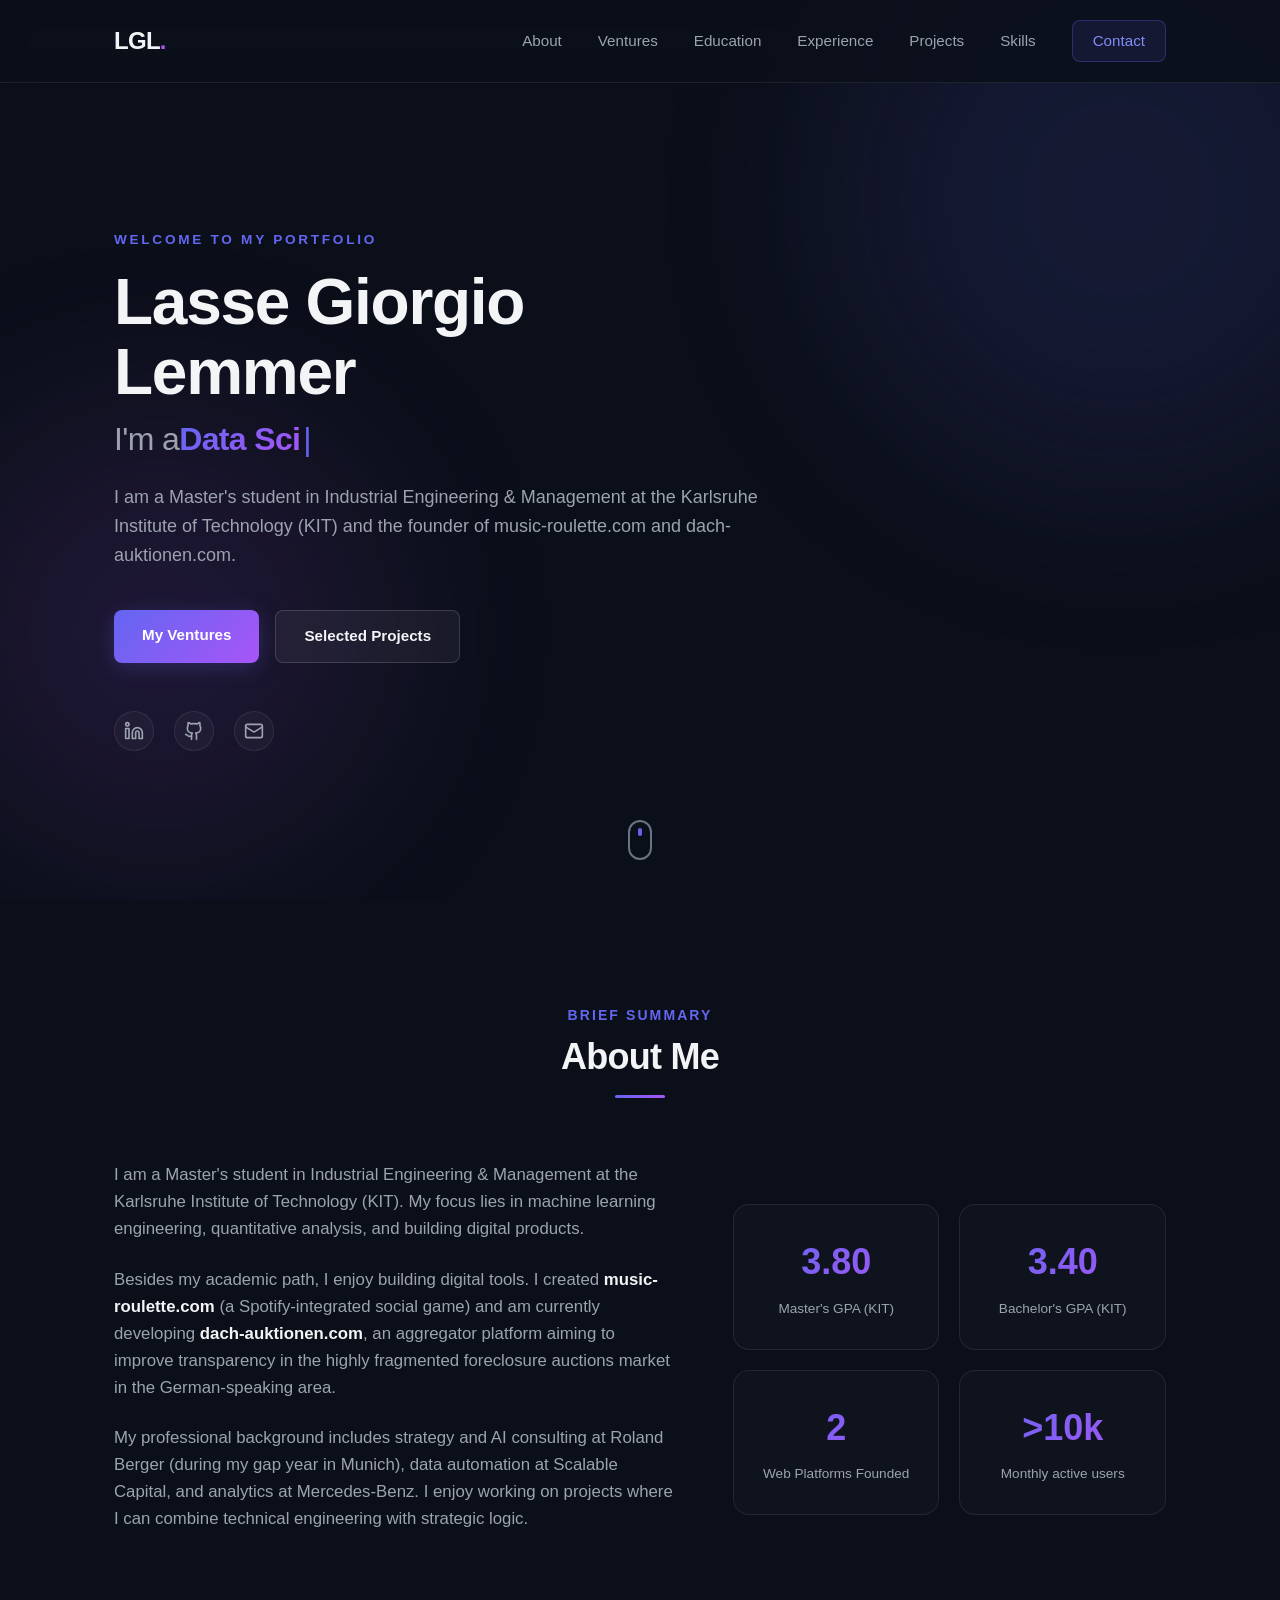
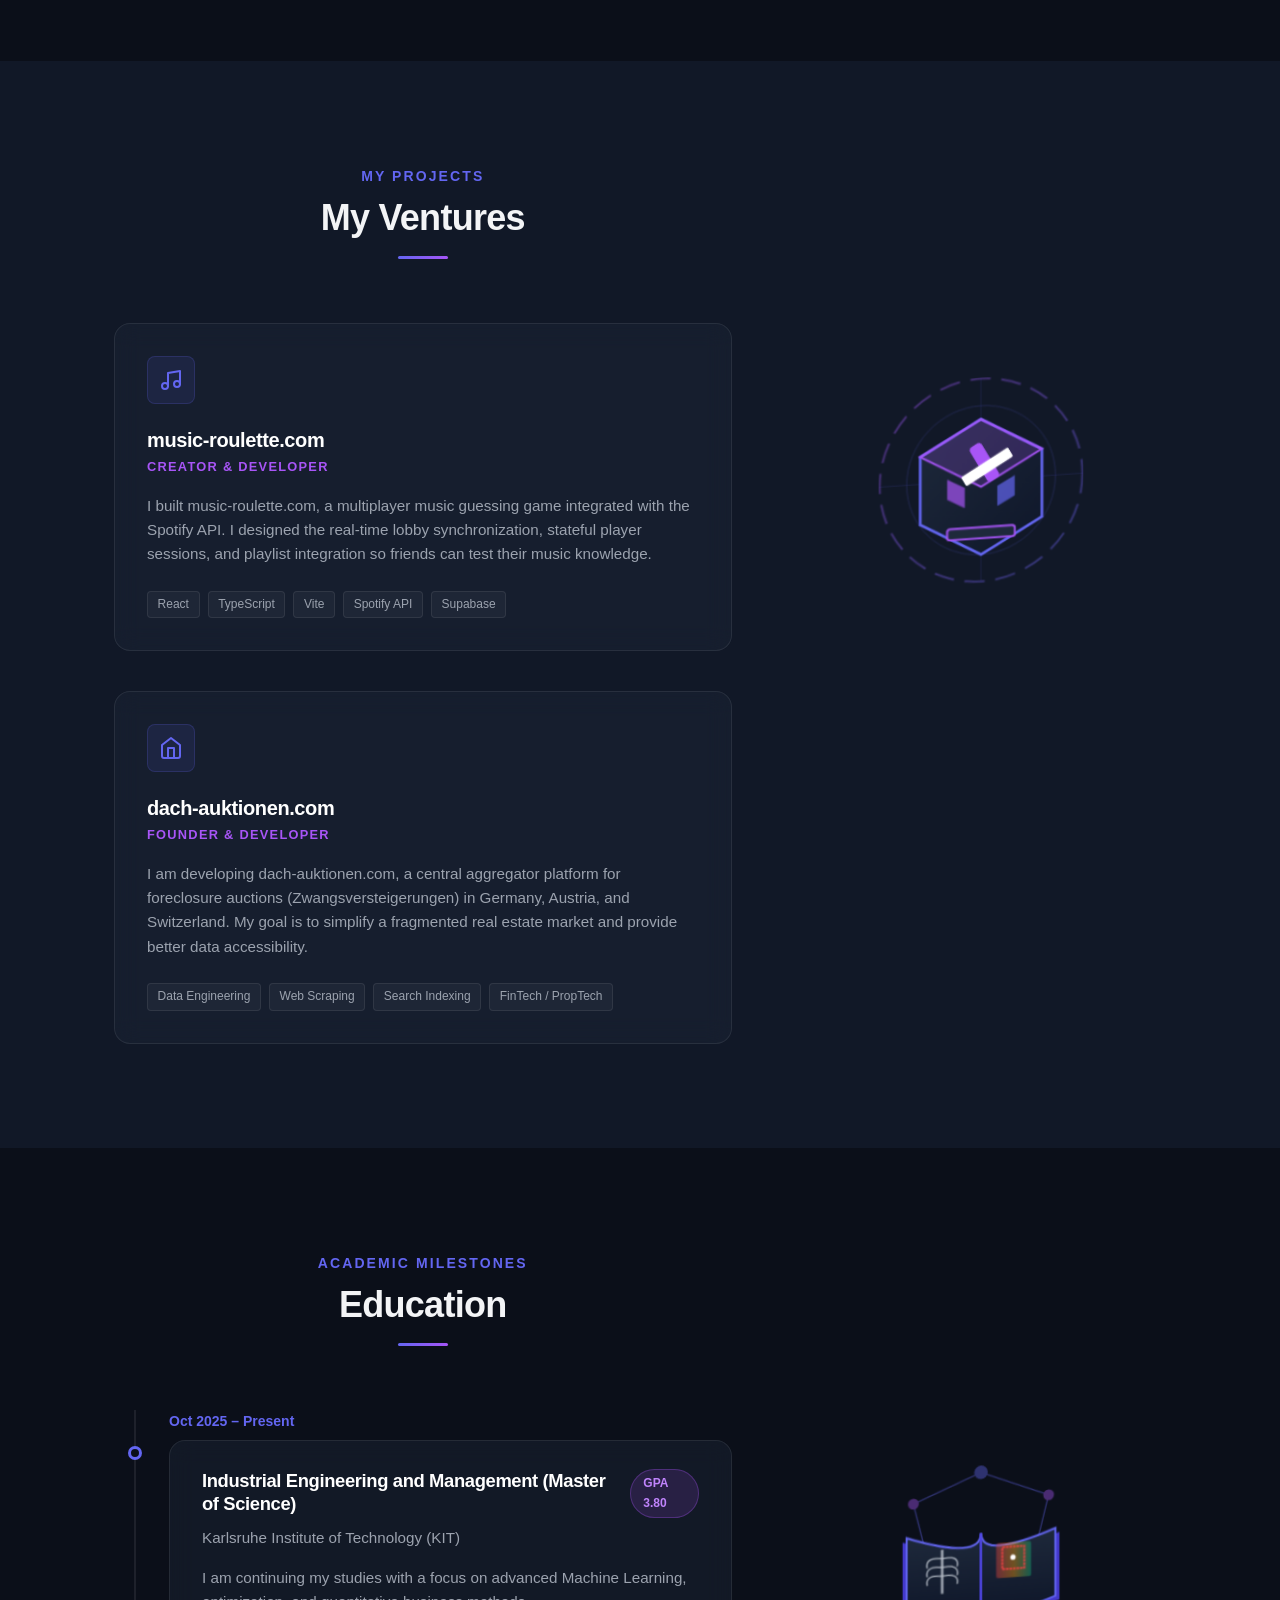
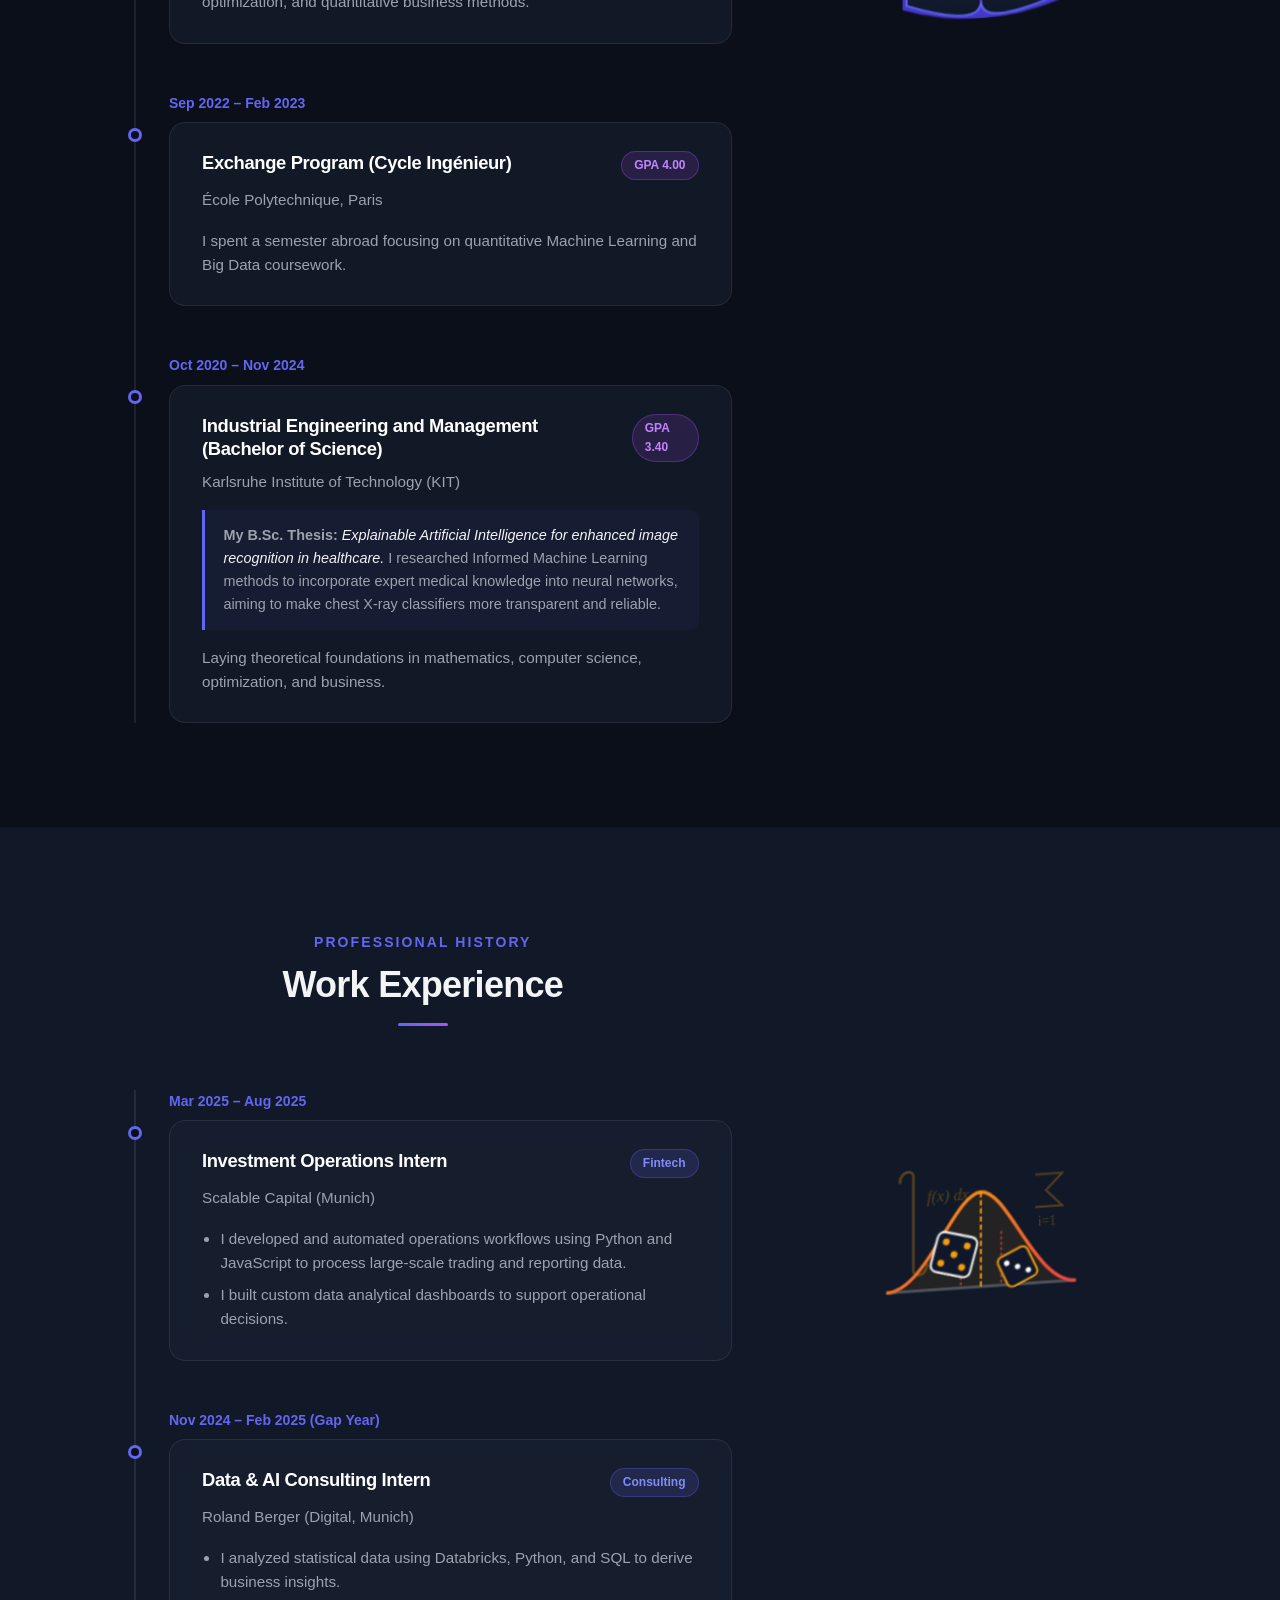
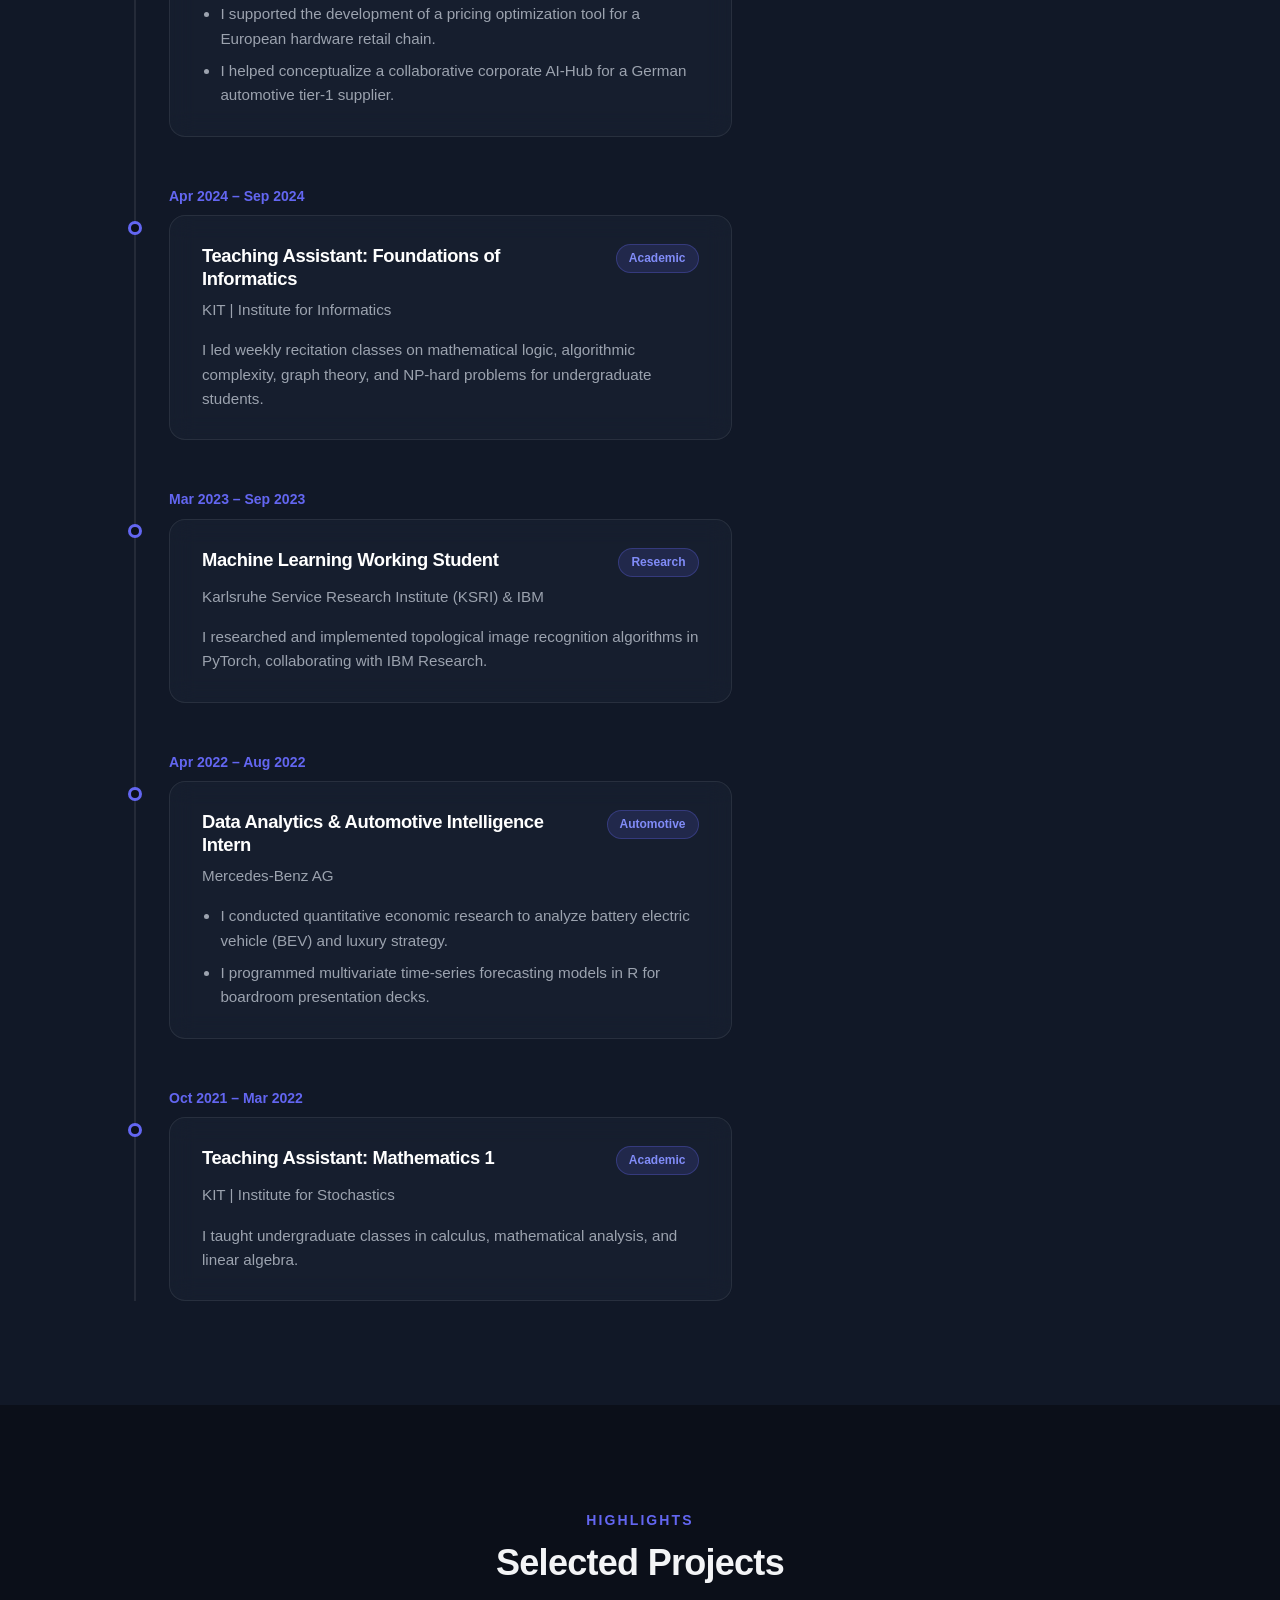
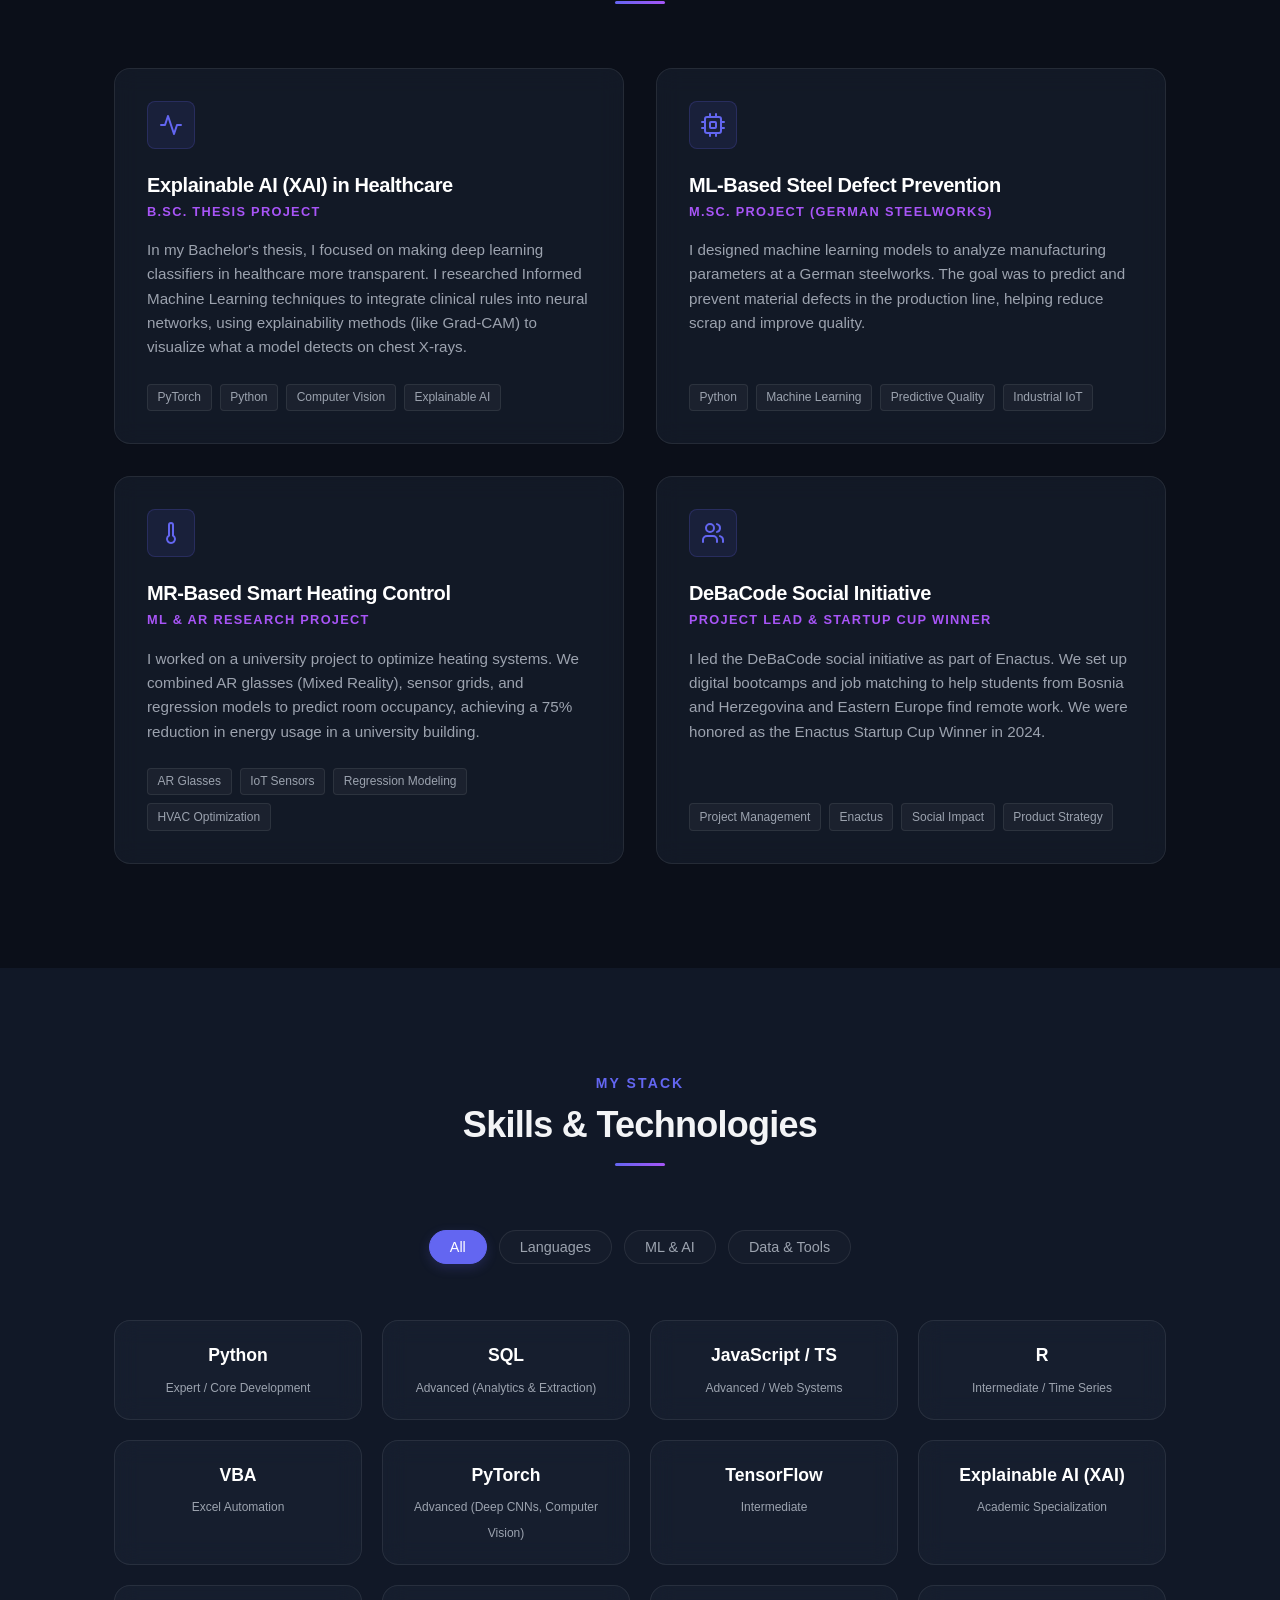
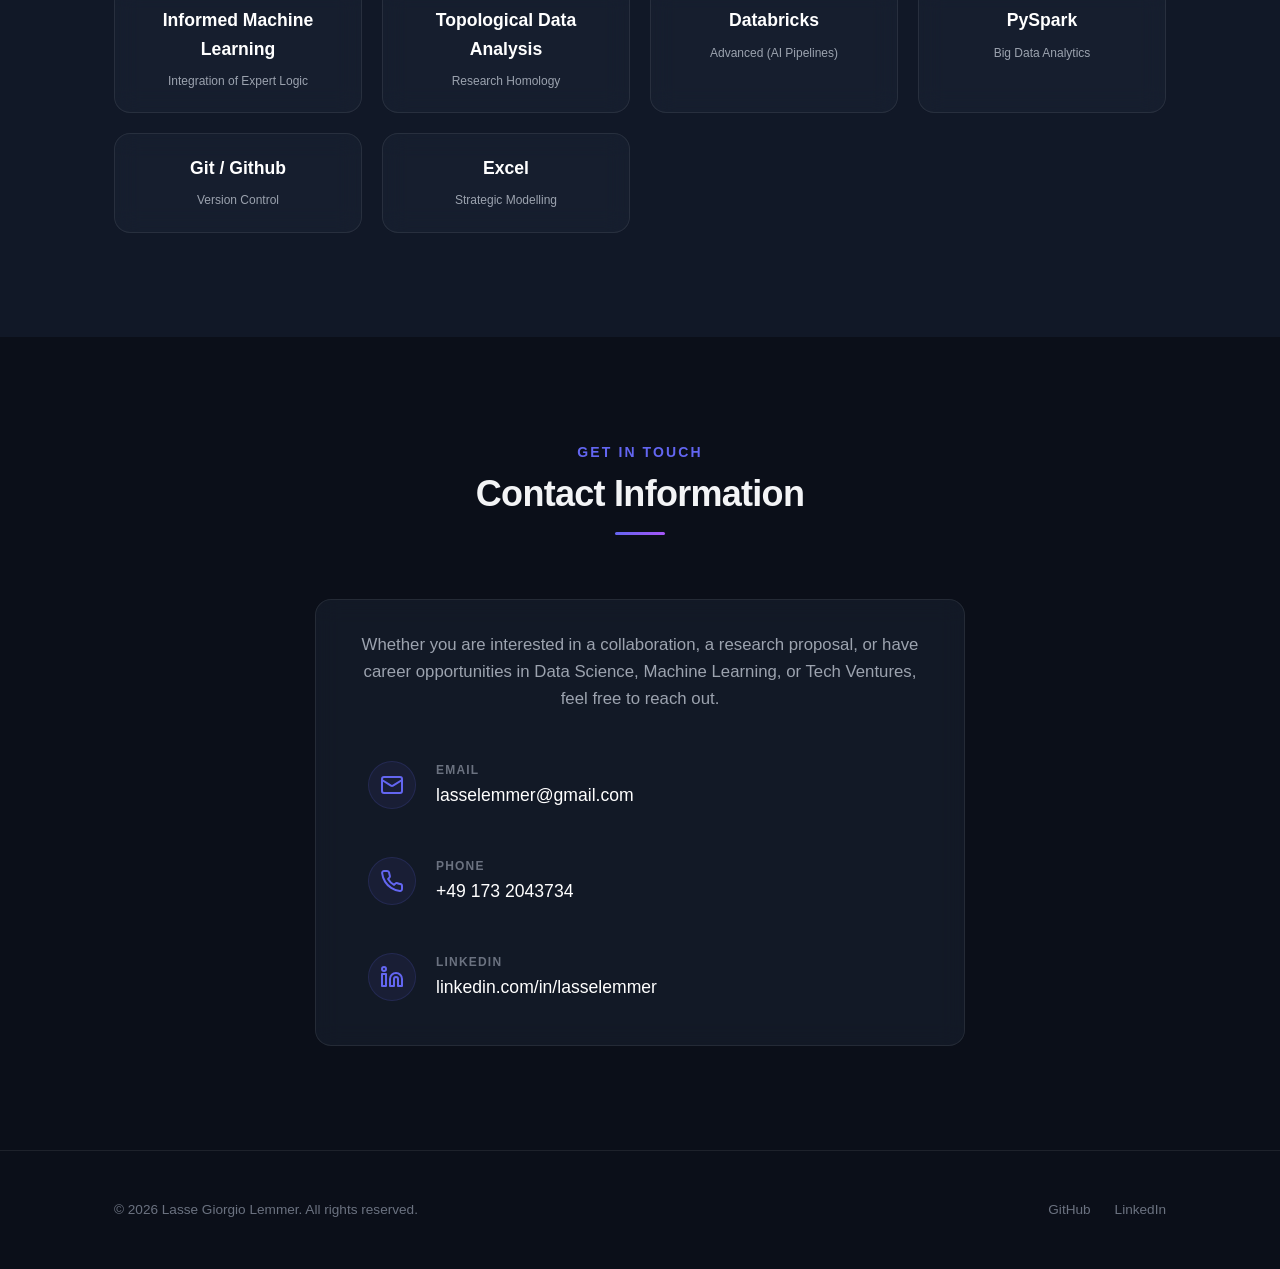
==== commit 1b3978b5: "seo: add structured data, canonical tags, robots.txt and sitemap.xml for google indexing" ====
--- a/index.html
+++ b/index.html
@@ -4,19 +4,53 @@
 <head>
     <meta charset="UTF-8">
     <meta name="viewport" content="width=device-width, initial-scale=1.0">
-    <title>Lasse Giorgio Lemmer | Portfolio</title>
+    <title>Lasse Giorgio Lemmer | Data Scientist & Tech Founder</title>
 
     <!-- SEO Meta Tags -->
     <meta name="description"
         content="Personal portfolio of Lasse Giorgio Lemmer - Data Science & Machine Learning student at KIT, and founder of music-roulette.com and dach-auktionen.com.">
     <meta name="keywords"
-        content="Lasse Giorgio Lemmer, Data Scientist, Machine Learning, KIT, Industrial Engineering, Roland Berger, Scalable Capital, Mercedes-Benz, music-roulette.com, dach-auktionen.com, AI, PyTorch, Founder">
+        content="Lasse Lemmer, Lasse Giorgio Lemmer, Data Scientist, Machine Learning, KIT, Industrial Engineering, Roland Berger, Scalable Capital, Mercedes-Benz, music-roulette.com, dach-auktionen.com, AI, PyTorch, Founder">
+    <meta name="robots" content="index, follow">
+    <link rel="canonical" href="https://lasle.github.io/">
 
     <!-- Open Graph / Social Media -->
     <meta property="og:title" content="Lasse Giorgio Lemmer | Portfolio">
     <meta property="og:description"
         content="Personal portfolio of Lasse Giorgio Lemmer - Data Science, Machine Learning & Tech Ventures.">
     <meta property="og:type" content="website">
+    <meta property="og:url" content="https://lasle.github.io/">
+
+    <!-- JSON-LD Structured Data for Person (SEO Rich Snippets) -->
+    <script type="application/ld+json">
+    {
+      "@context": "https://schema.org",
+      "@type": "Person",
+      "name": "Lasse Giorgio Lemmer",
+      "additionalName": "Lasse Lemmer",
+      "url": "https://lasle.github.io/",
+      "sameAs": [
+        "https://github.com/lasselemmer",
+        "https://linkedin.com/in/lasselemmer"
+      ],
+      "jobTitle": "Data Scientist & Tech Founder",
+      "worksFor": [
+        {
+          "@type": "Organization",
+          "name": "music-roulette.com"
+        },
+        {
+          "@type": "Organization",
+          "name": "dach-auktionen.com"
+        }
+      ],
+      "alumniOf": {
+        "@type": "EducationalOrganization",
+        "name": "Karlsruhe Institute of Technology (KIT)"
+      },
+      "description": "Personal portfolio of Lasse Giorgio Lemmer - Data Science & Machine Learning student at KIT, and founder of music-roulette.com and dach-auktionen.com."
+    }
+    </script>
 
     <!-- Google Fonts -->
     <link rel="preconnect" href="https://fonts.googleapis.com">
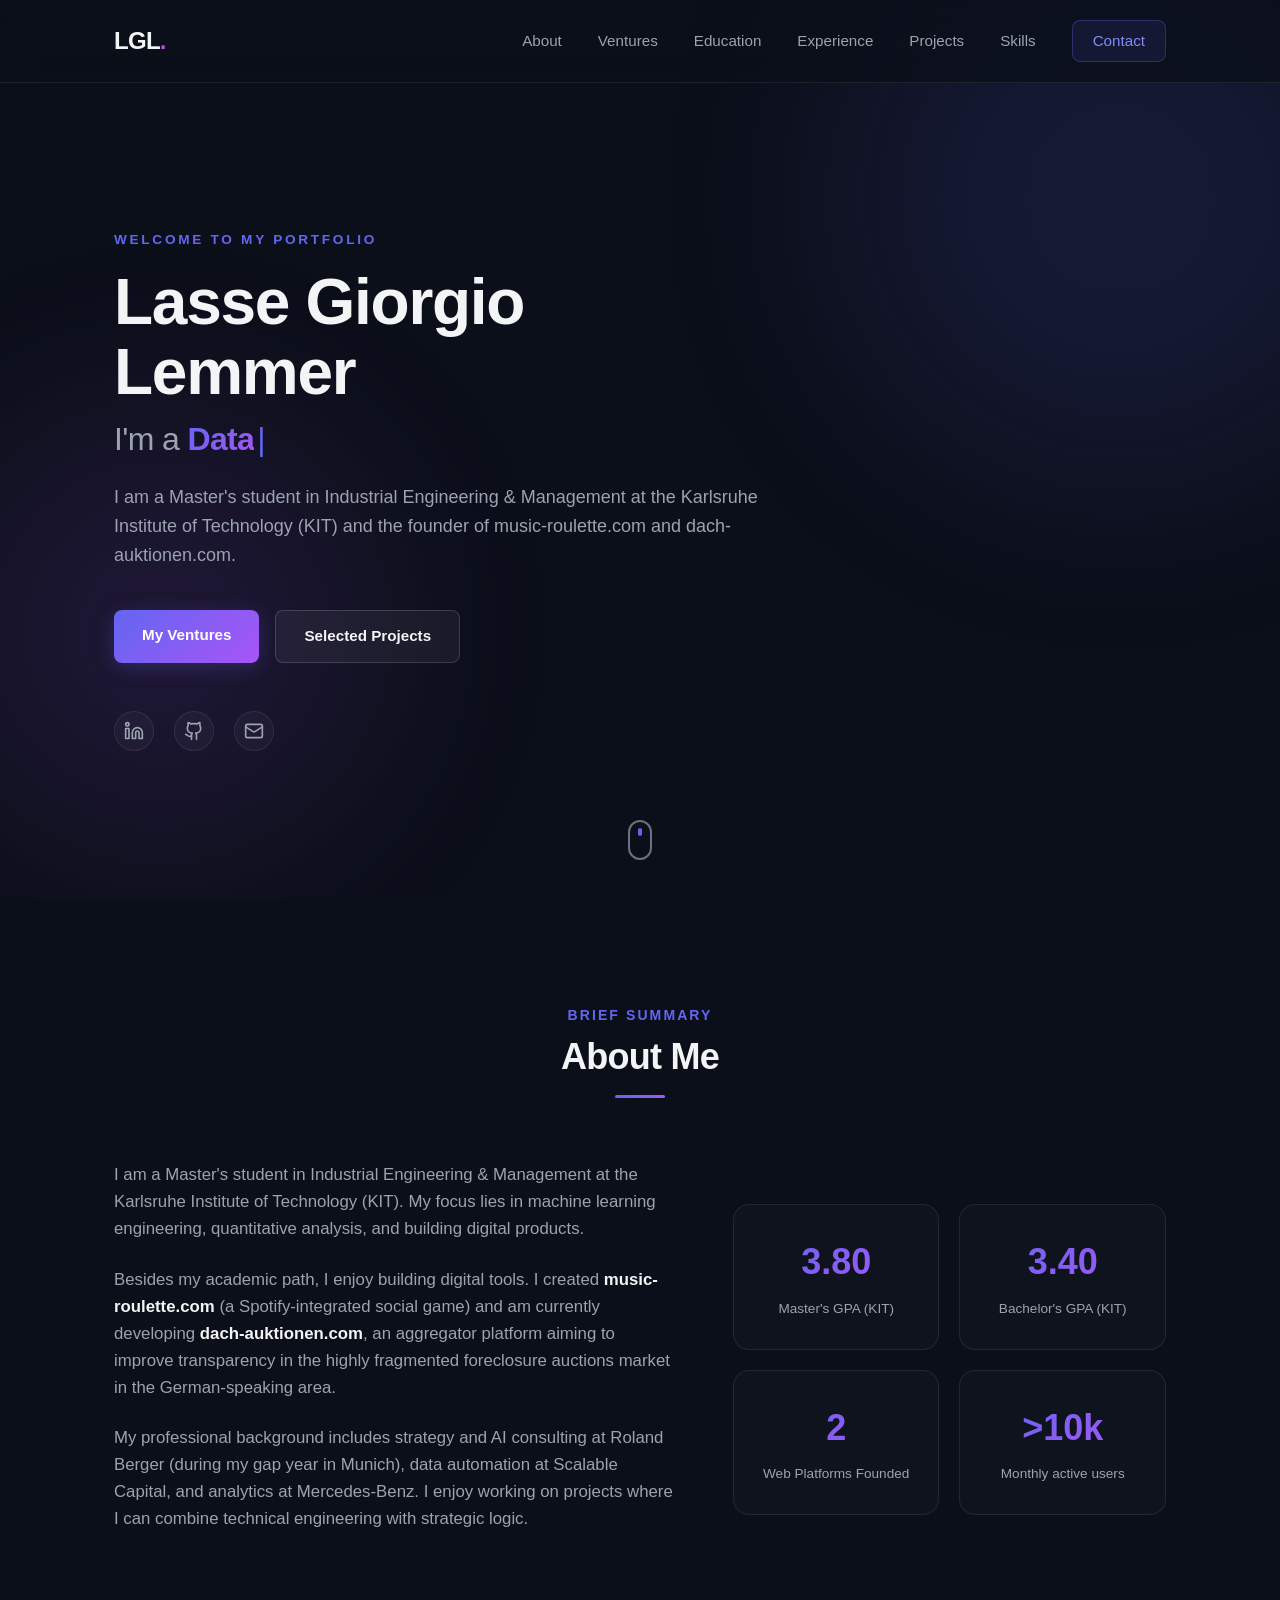
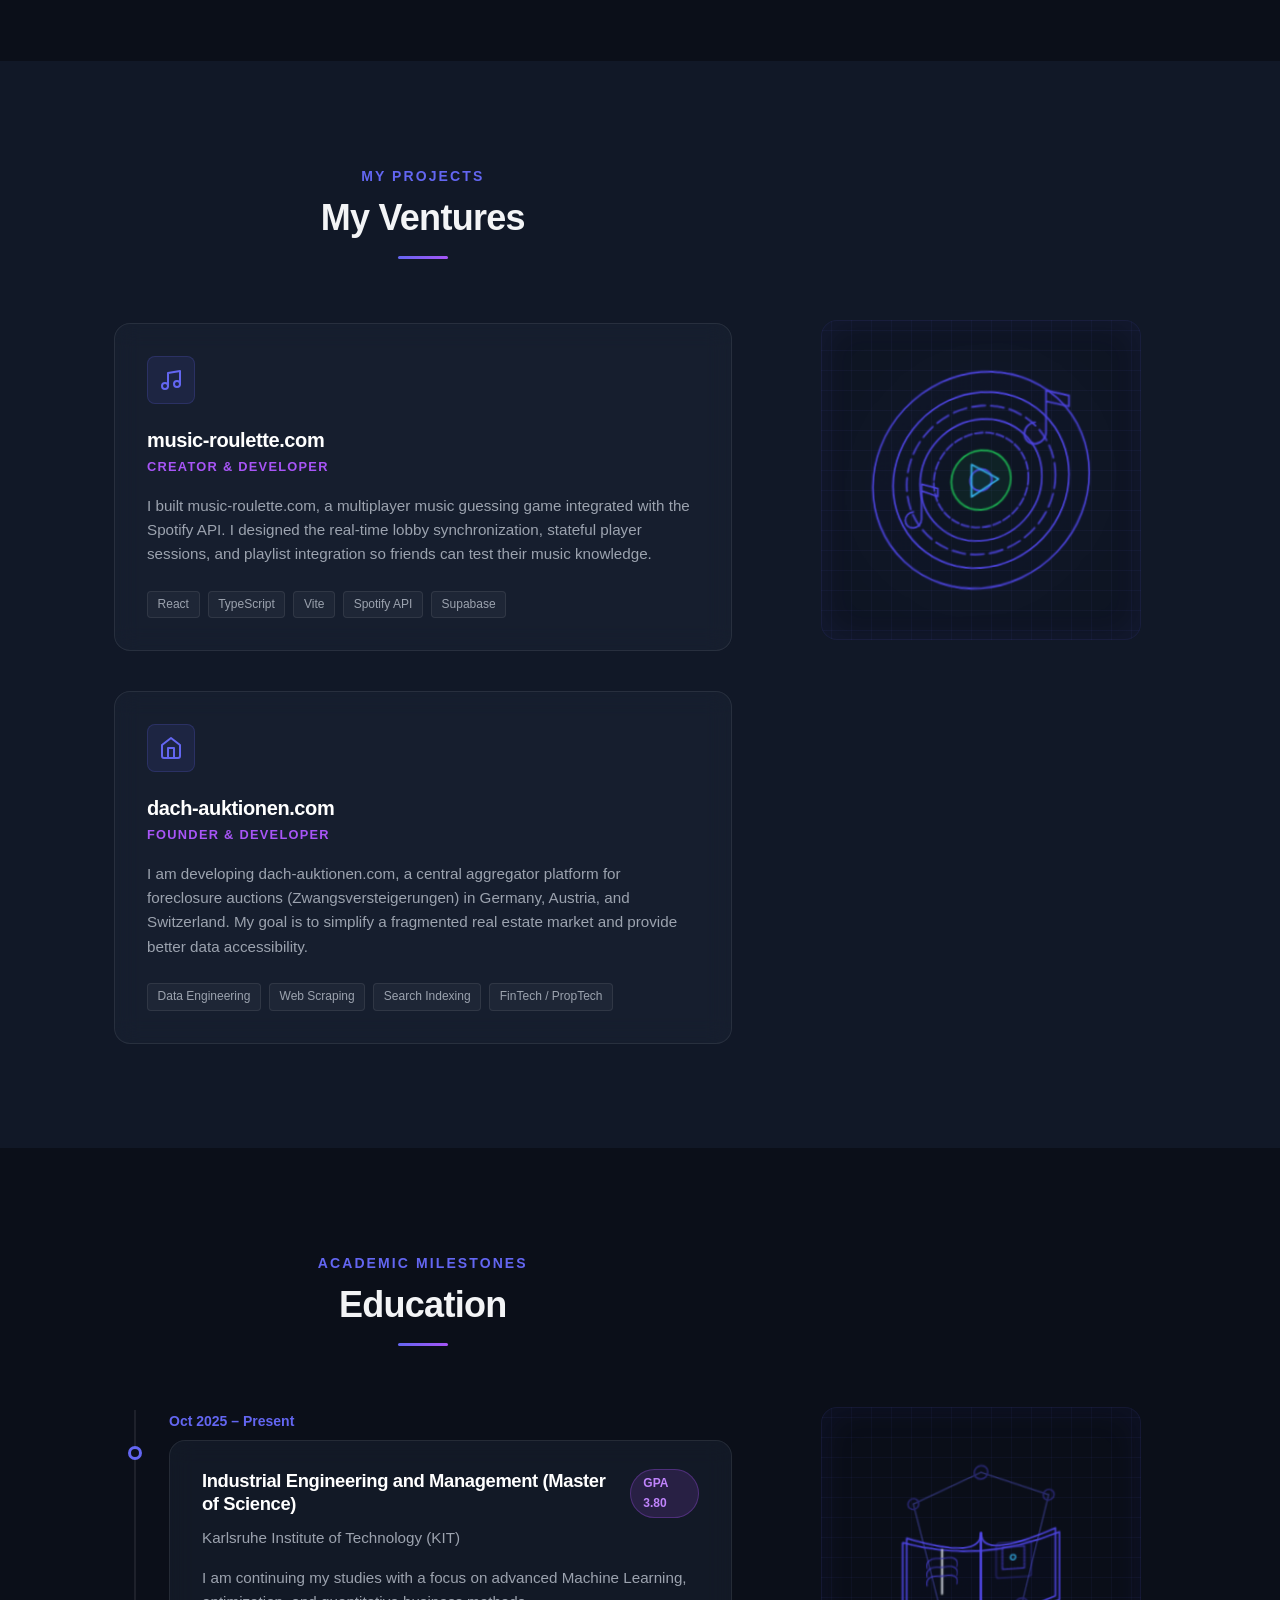
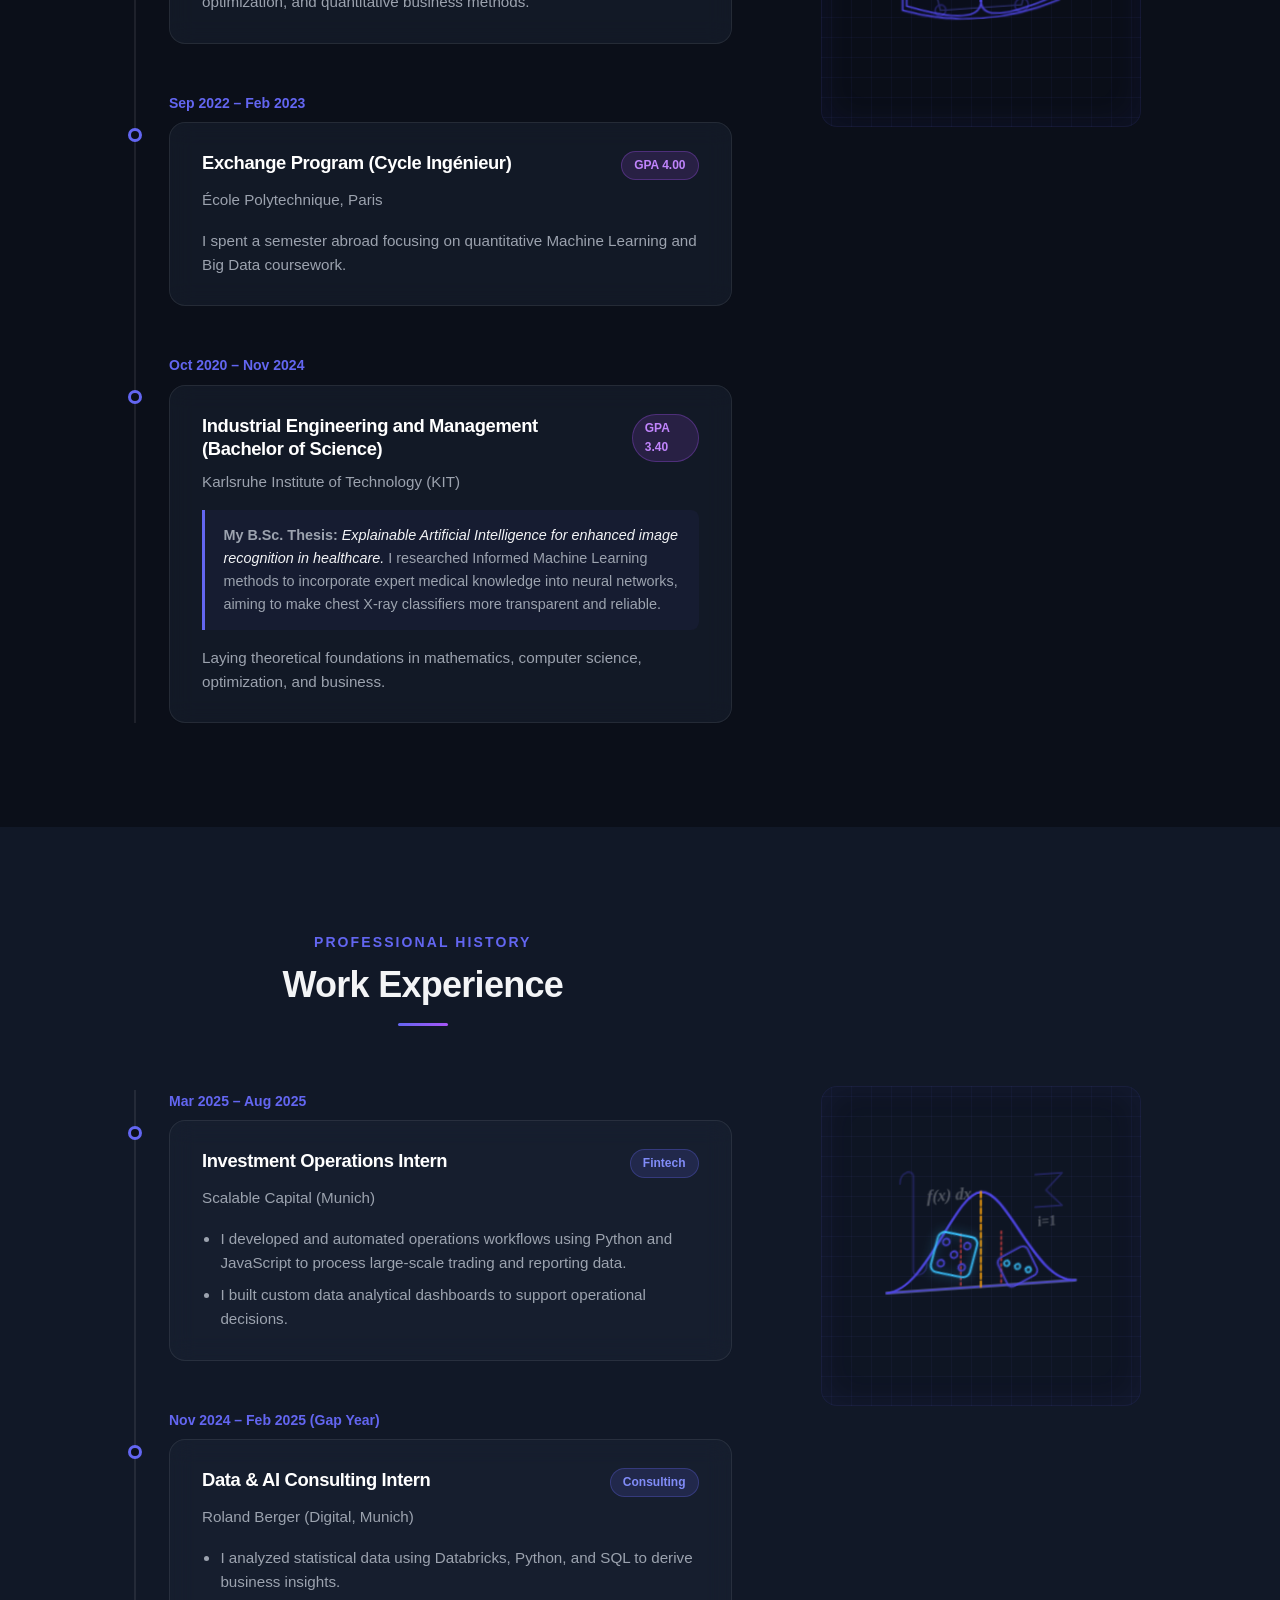
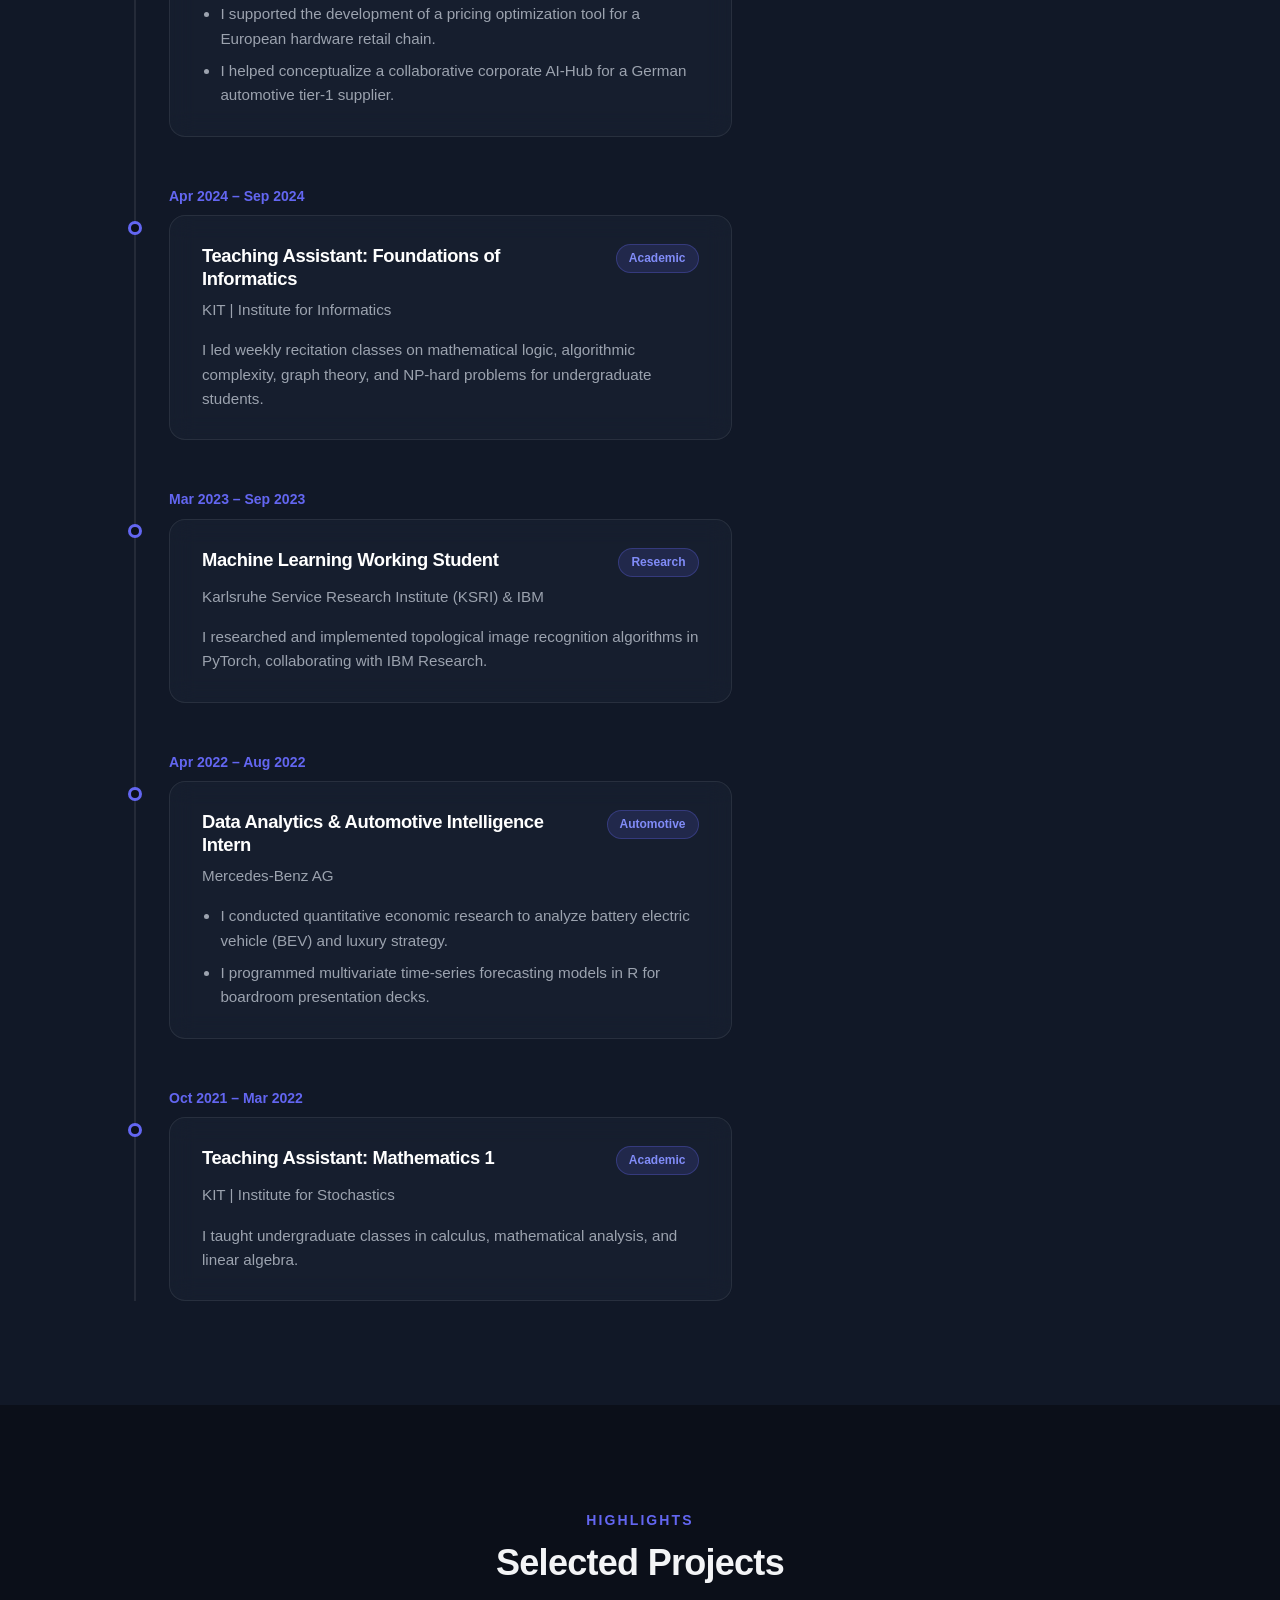
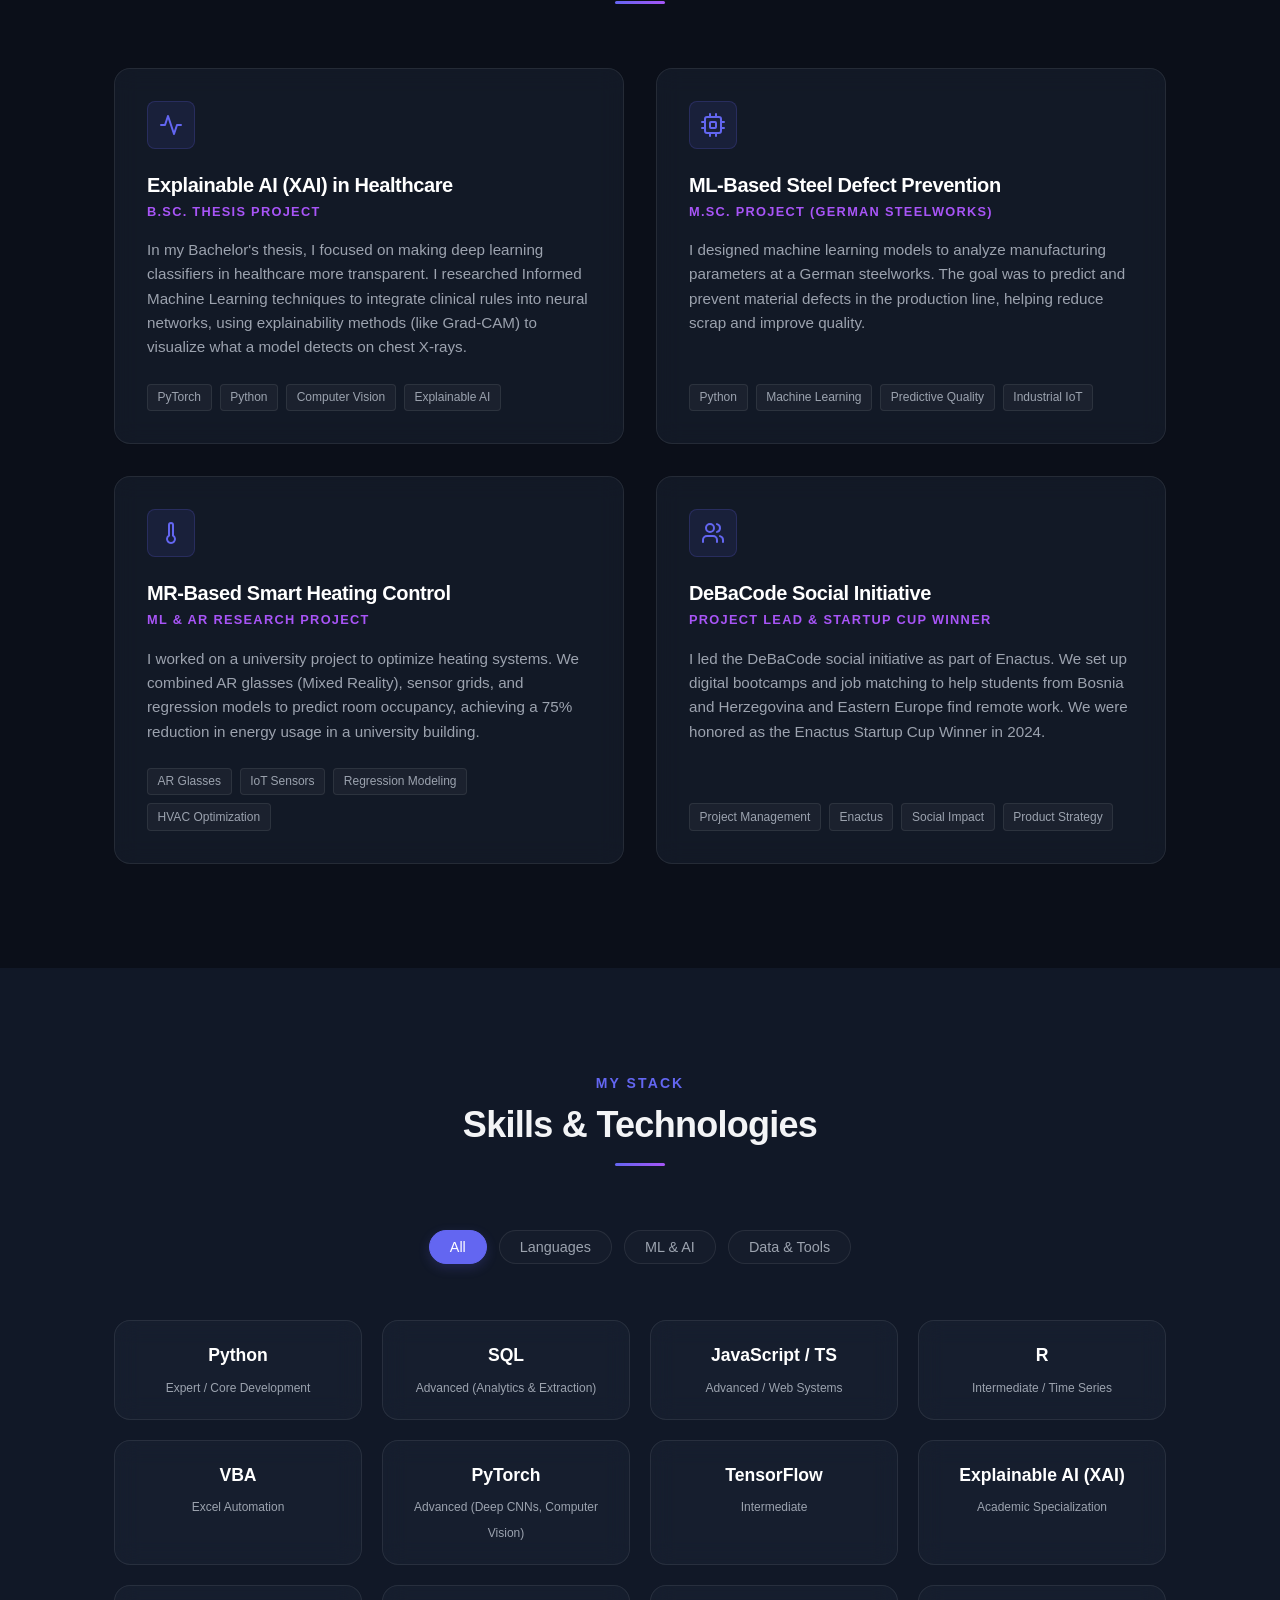
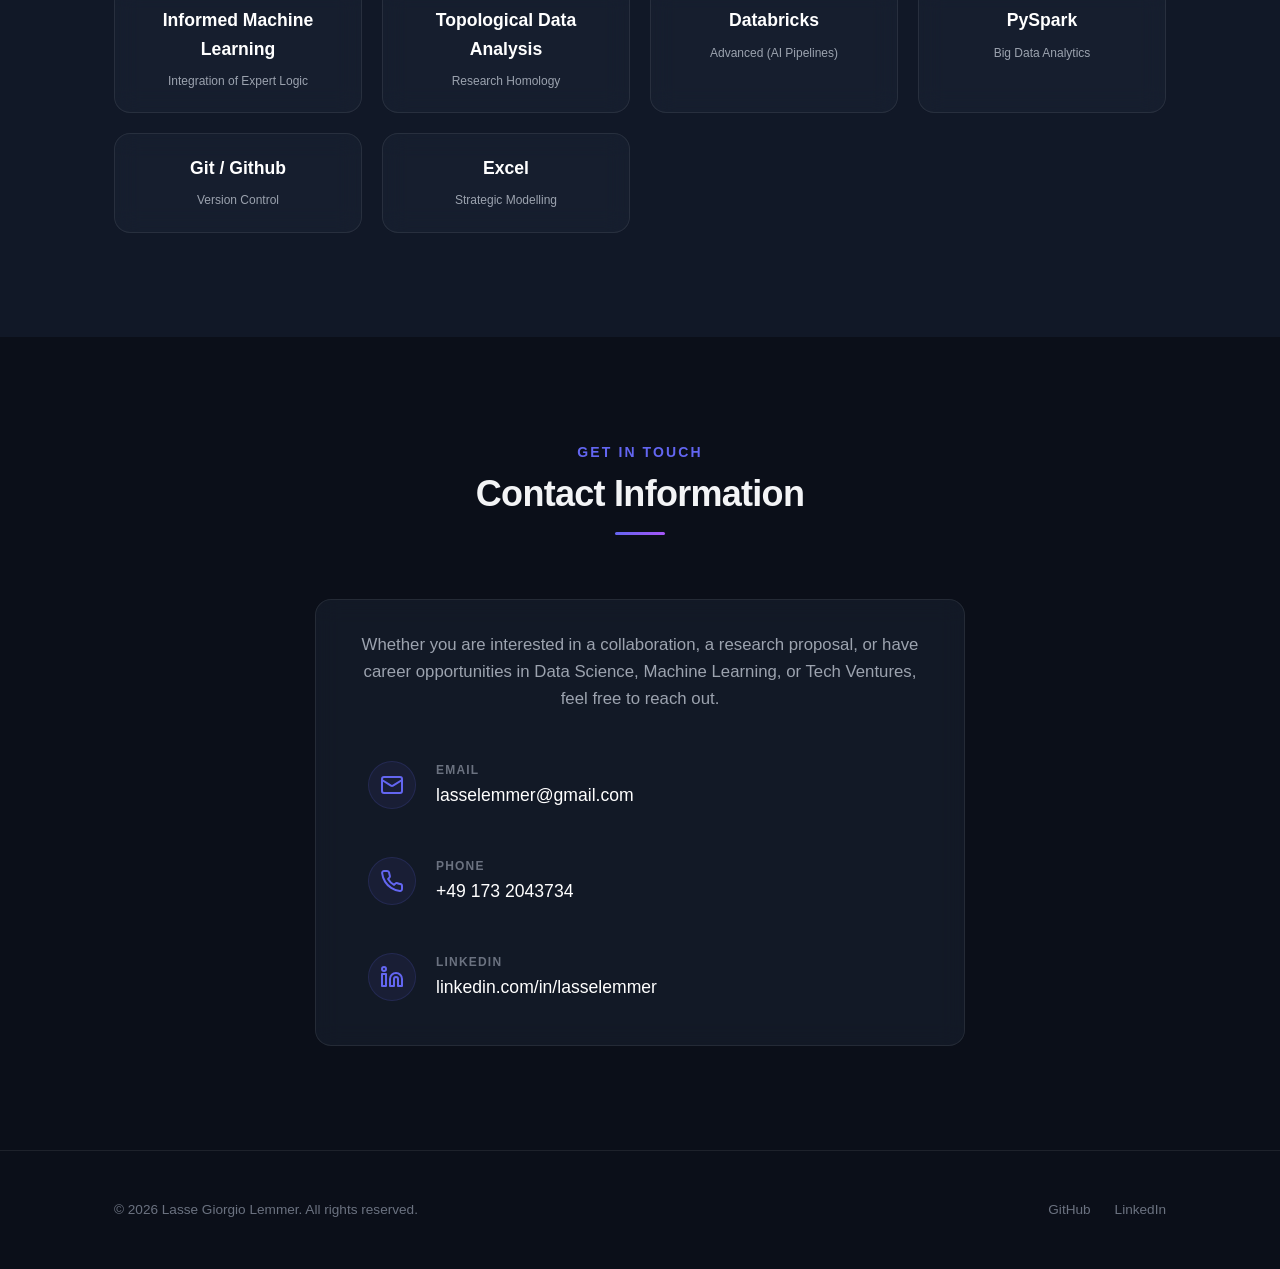
==== commit af7c3089: "fix: resolve hero role spacing collapse and align scrolly illustrations to viewport center with tech" ====
--- a/index.html
+++ b/index.html
@@ -103,7 +103,7 @@
                 <div class="hero-content">
                     <span class="hero-tagline">Welcome to my portfolio</span>
                     <h1 class="hero-title">Lasse Giorgio Lemmer</h1>
-                    <h2 class="hero-subtitle"><span id="hero-prefix">I'm a </span><span id="typing-text" class="text-accent"></span><span
+                    <h2 class="hero-subtitle"><span id="hero-prefix">I'm a&nbsp;</span><span id="typing-text" class="text-accent"></span><span
                             class="cursor">|</span></h2>
                     <p class="hero-description">
                         I am a Master's student in Industrial Engineering & Management at the Karlsruhe Institute of
--- a/styles.css
+++ b/styles.css
@@ -1033,6 +1033,17 @@
         align-items: center;
         perspective: 1200px;
         pointer-events: auto;
+        
+        /* Blueprint grid background */
+        background-image: 
+            linear-gradient(rgba(99, 102, 241, 0.05) 1px, transparent 1px),
+            linear-gradient(90deg, rgba(99, 102, 241, 0.05) 1px, transparent 1px);
+        background-size: 20px 20px;
+        background-position: center;
+        border: 1px solid rgba(99, 102, 241, 0.12);
+        border-radius: var(--border-radius-md);
+        box-shadow: inset 0 0 35px rgba(99, 102, 241, 0.08);
+        background-color: rgba(11, 15, 25, 0.25);
     }
 }
 
@@ -1077,6 +1088,71 @@
     transform-style: preserve-3d;
     transform: rotateX(15deg) rotateY(-15deg);
     transition: transform 0.6s cubic-bezier(0.16, 1, 0.3, 1);
+}
+
+/* Technical Sketch / Blueprint Line-Art styling */
+.illustration-3d svg *,
+.mobile-inline-illustration svg * {
+    stroke-linecap: round;
+    stroke-linejoin: round;
+}
+
+.illustration-3d svg path,
+.illustration-3d svg circle,
+.illustration-3d svg rect,
+.illustration-3d svg polygon,
+.illustration-3d svg ellipse,
+.mobile-inline-illustration svg path,
+.mobile-inline-illustration svg circle,
+.mobile-inline-illustration svg rect,
+.mobile-inline-illustration svg polygon,
+.mobile-inline-illustration svg ellipse {
+    fill-opacity: 0.02 !important;
+    stroke: #4f46e5; /* base dark indigo line */
+    stroke-width: 1.2px !important;
+}
+
+/* Specific glows and colors for a digital vector blueprint feel */
+.illustration-3d svg [stroke="#ffffff"],
+.mobile-inline-illustration svg [stroke="#ffffff"] {
+    stroke: #38bdf8 !important; /* cyan accents */
+    stroke-width: 1.5px !important;
+    filter: drop-shadow(0 0 4px rgba(56, 189, 248, 0.5));
+}
+
+.illustration-3d svg [stroke="#a855f7"],
+.mobile-inline-illustration svg [stroke="#a855f7"] {
+    stroke: #a855f7 !important; /* purple accents */
+    stroke-width: 1.5px !important;
+    filter: drop-shadow(0 0 4px rgba(168, 85, 247, 0.5));
+}
+
+.illustration-3d svg [stroke="#00a896"],
+.mobile-inline-illustration svg [stroke="#00a896"] {
+    stroke: #02c39a !important; /* KIT green/teal accents */
+    stroke-width: 1.5px !important;
+    filter: drop-shadow(0 0 4px rgba(2, 195, 154, 0.5));
+}
+
+.illustration-3d svg [fill="#1db954"],
+.mobile-inline-illustration svg [fill="#1db954"] {
+    fill: #1db954 !important;
+    fill-opacity: 0.08 !important;
+    stroke: #1db954 !important;
+}
+
+.illustration-3d svg [fill="#ffffff"],
+.mobile-inline-illustration svg [fill="#ffffff"] {
+    fill: #38bdf8 !important;
+    fill-opacity: 0.08 !important;
+    stroke: #38bdf8 !important;
+}
+
+.illustration-3d svg text,
+.mobile-inline-illustration svg text {
+    fill: #f3f4f6 !important;
+    font-weight: bold;
+    stroke: none !important;
 }
 
 .parallax-layer-back {
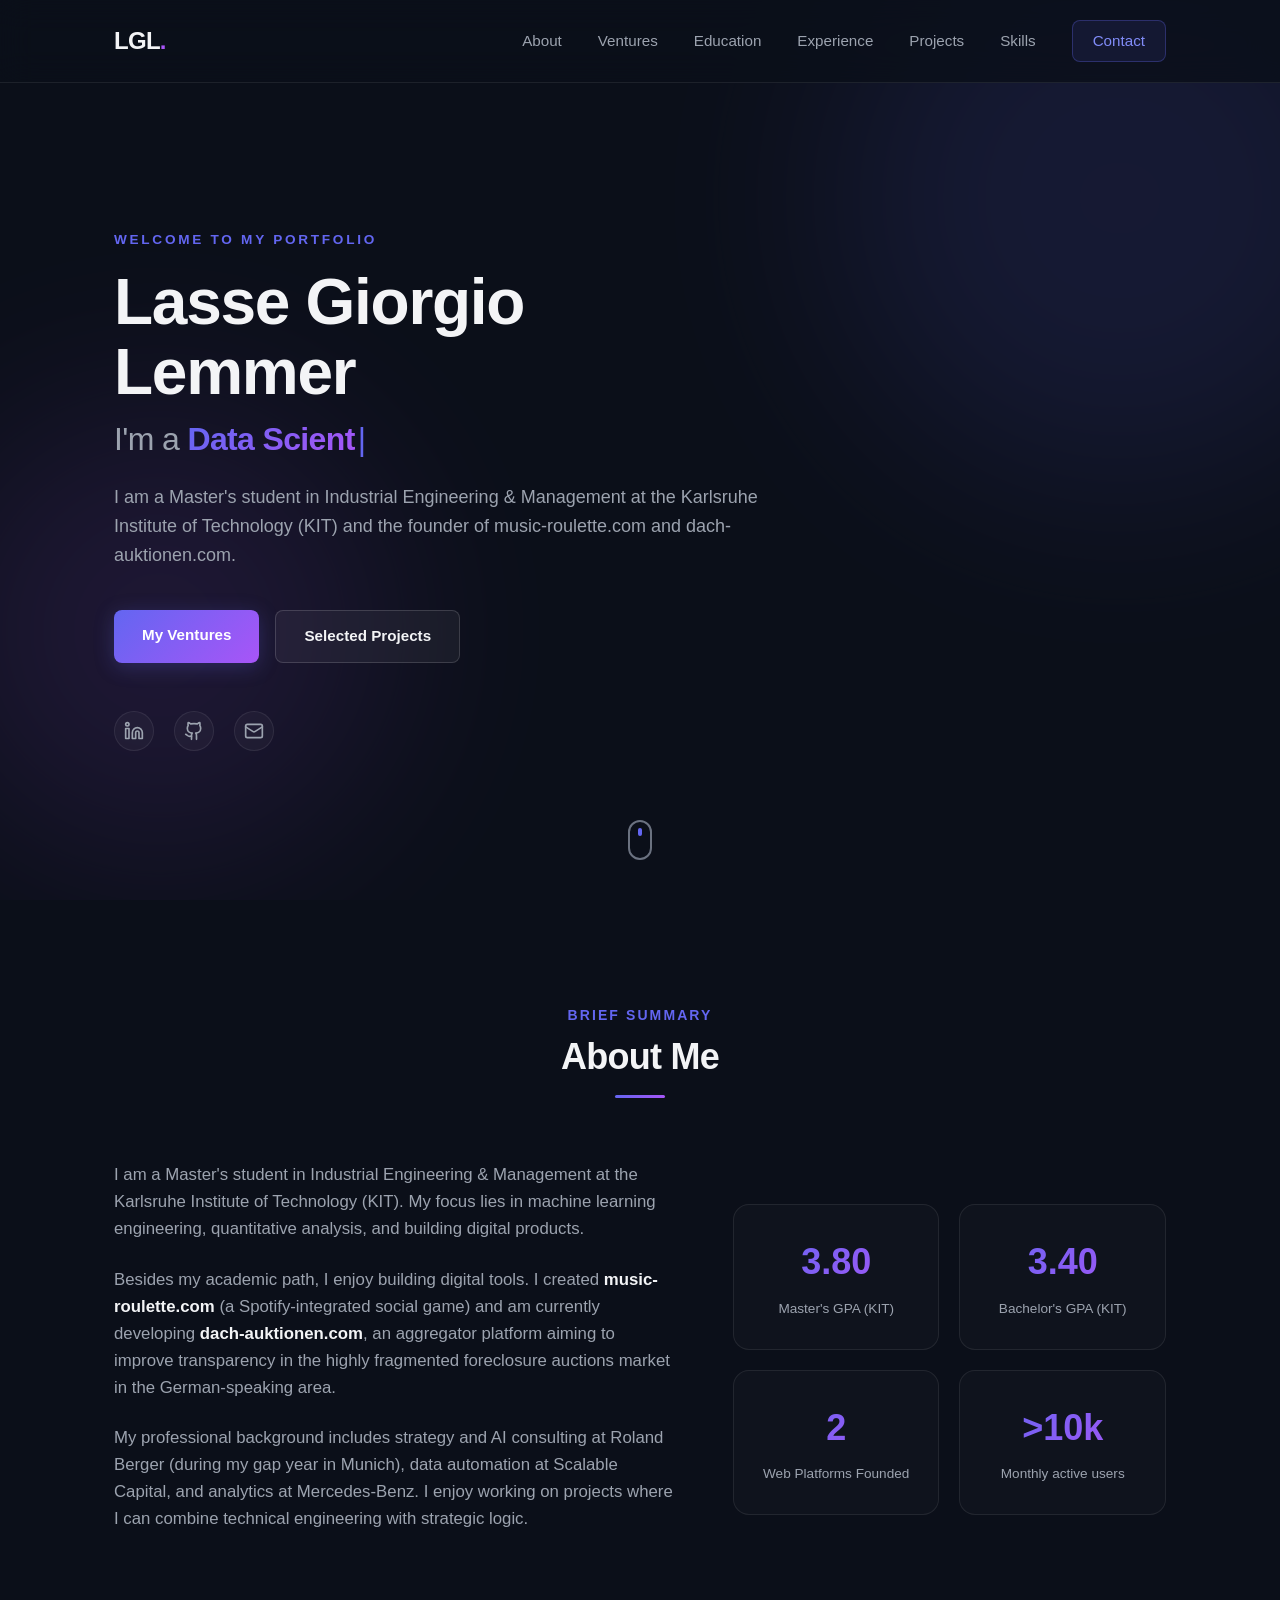
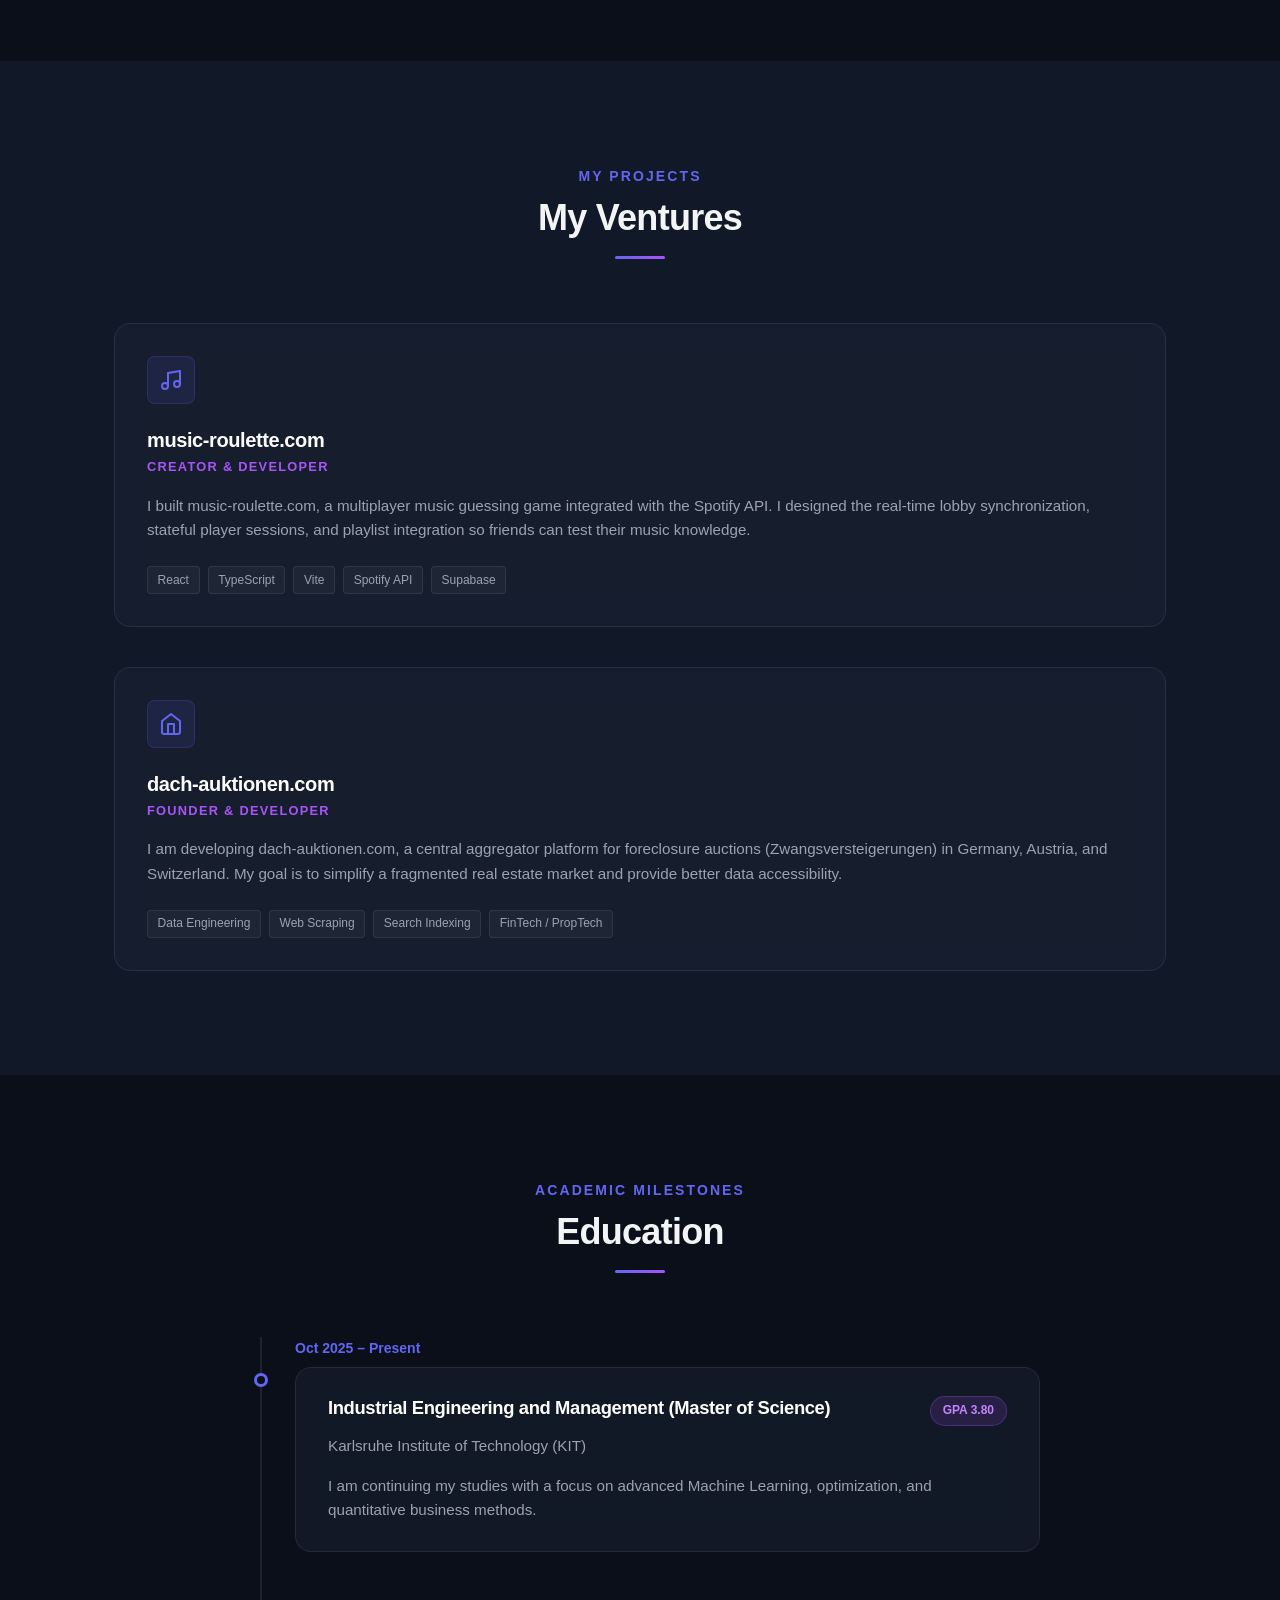
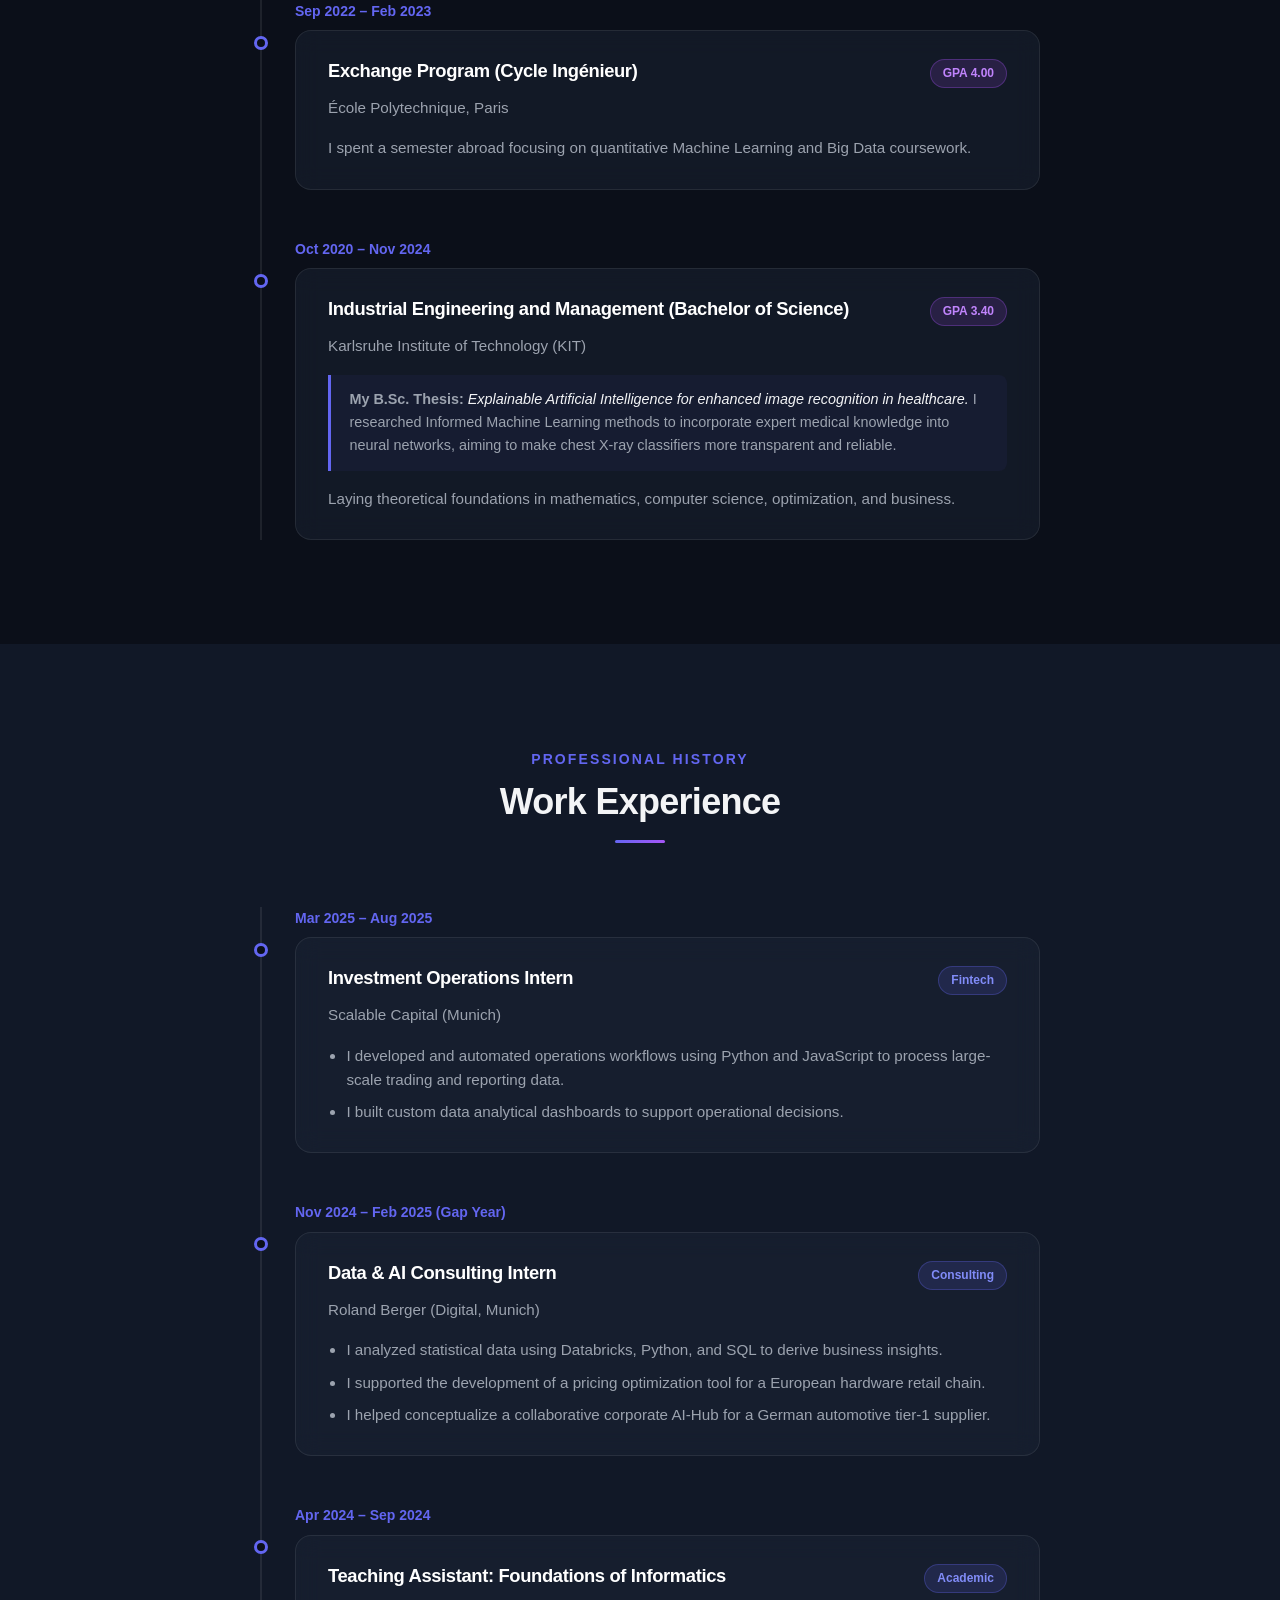
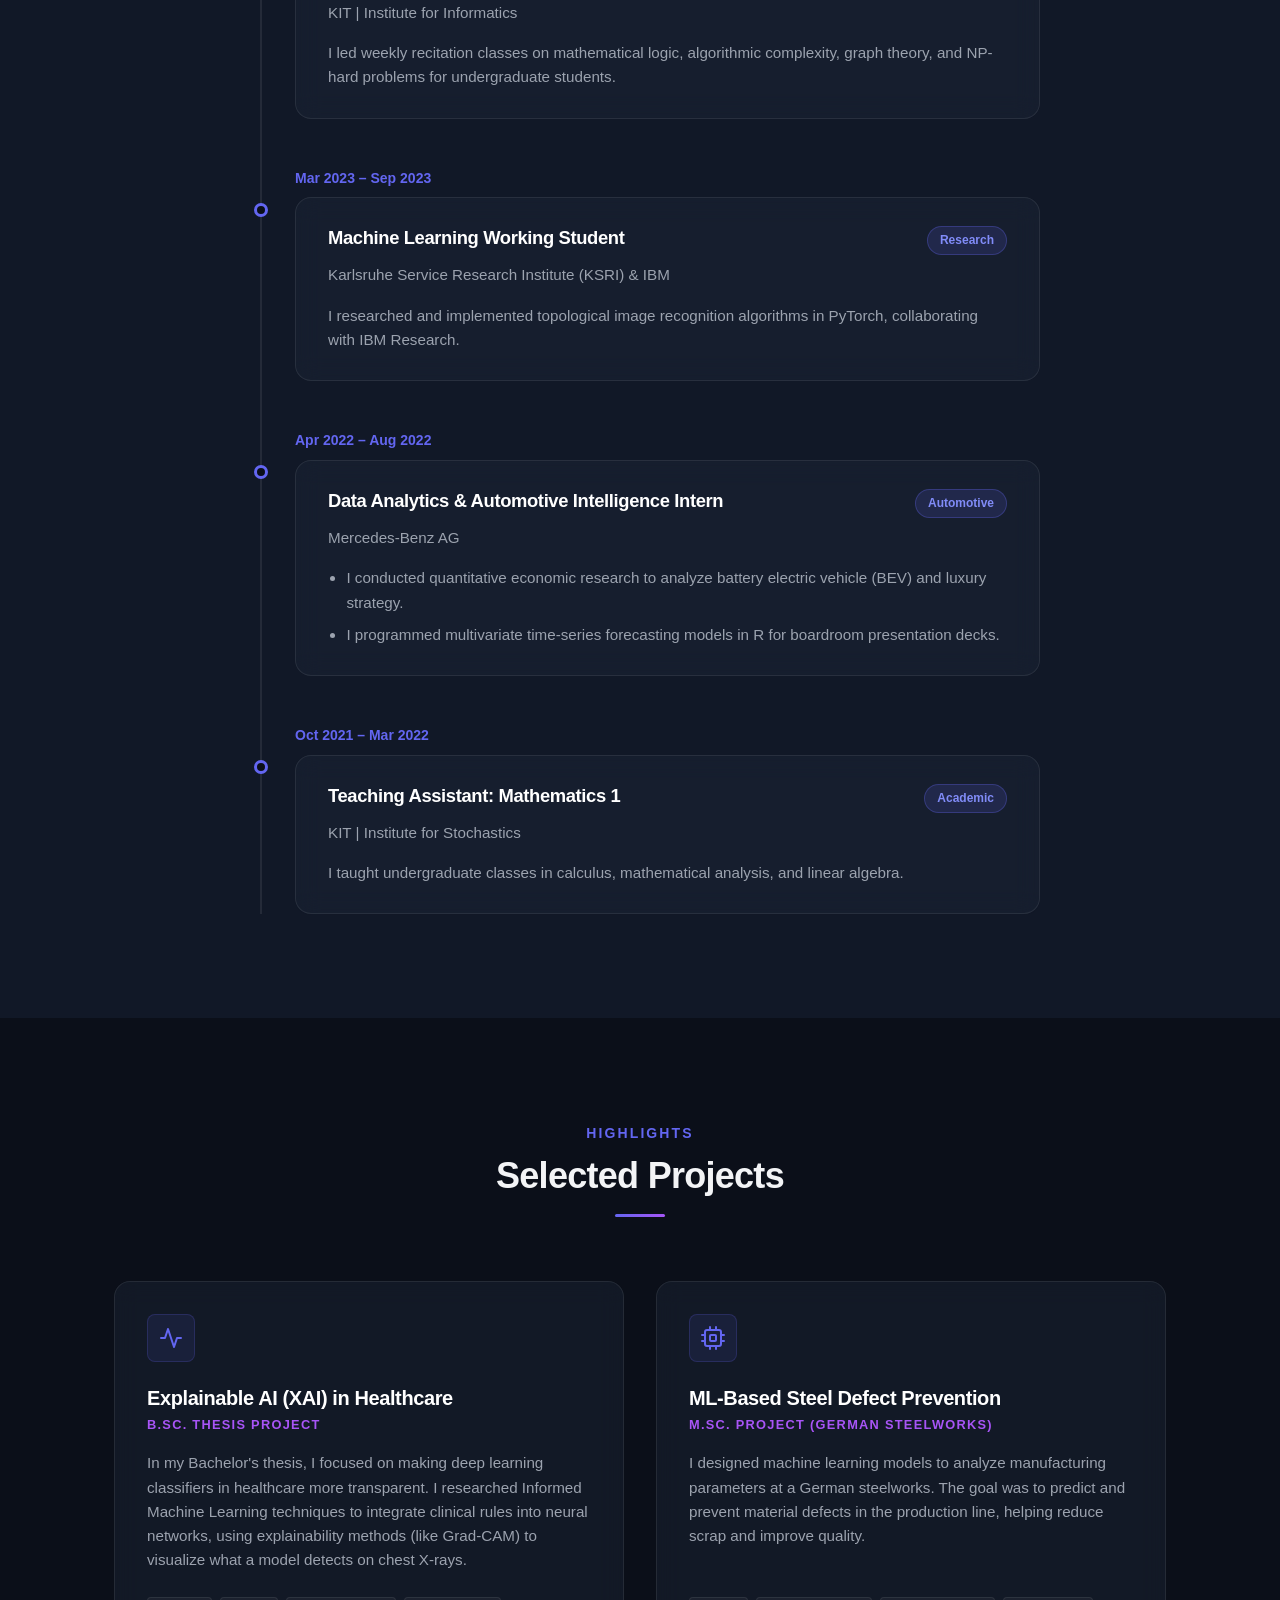
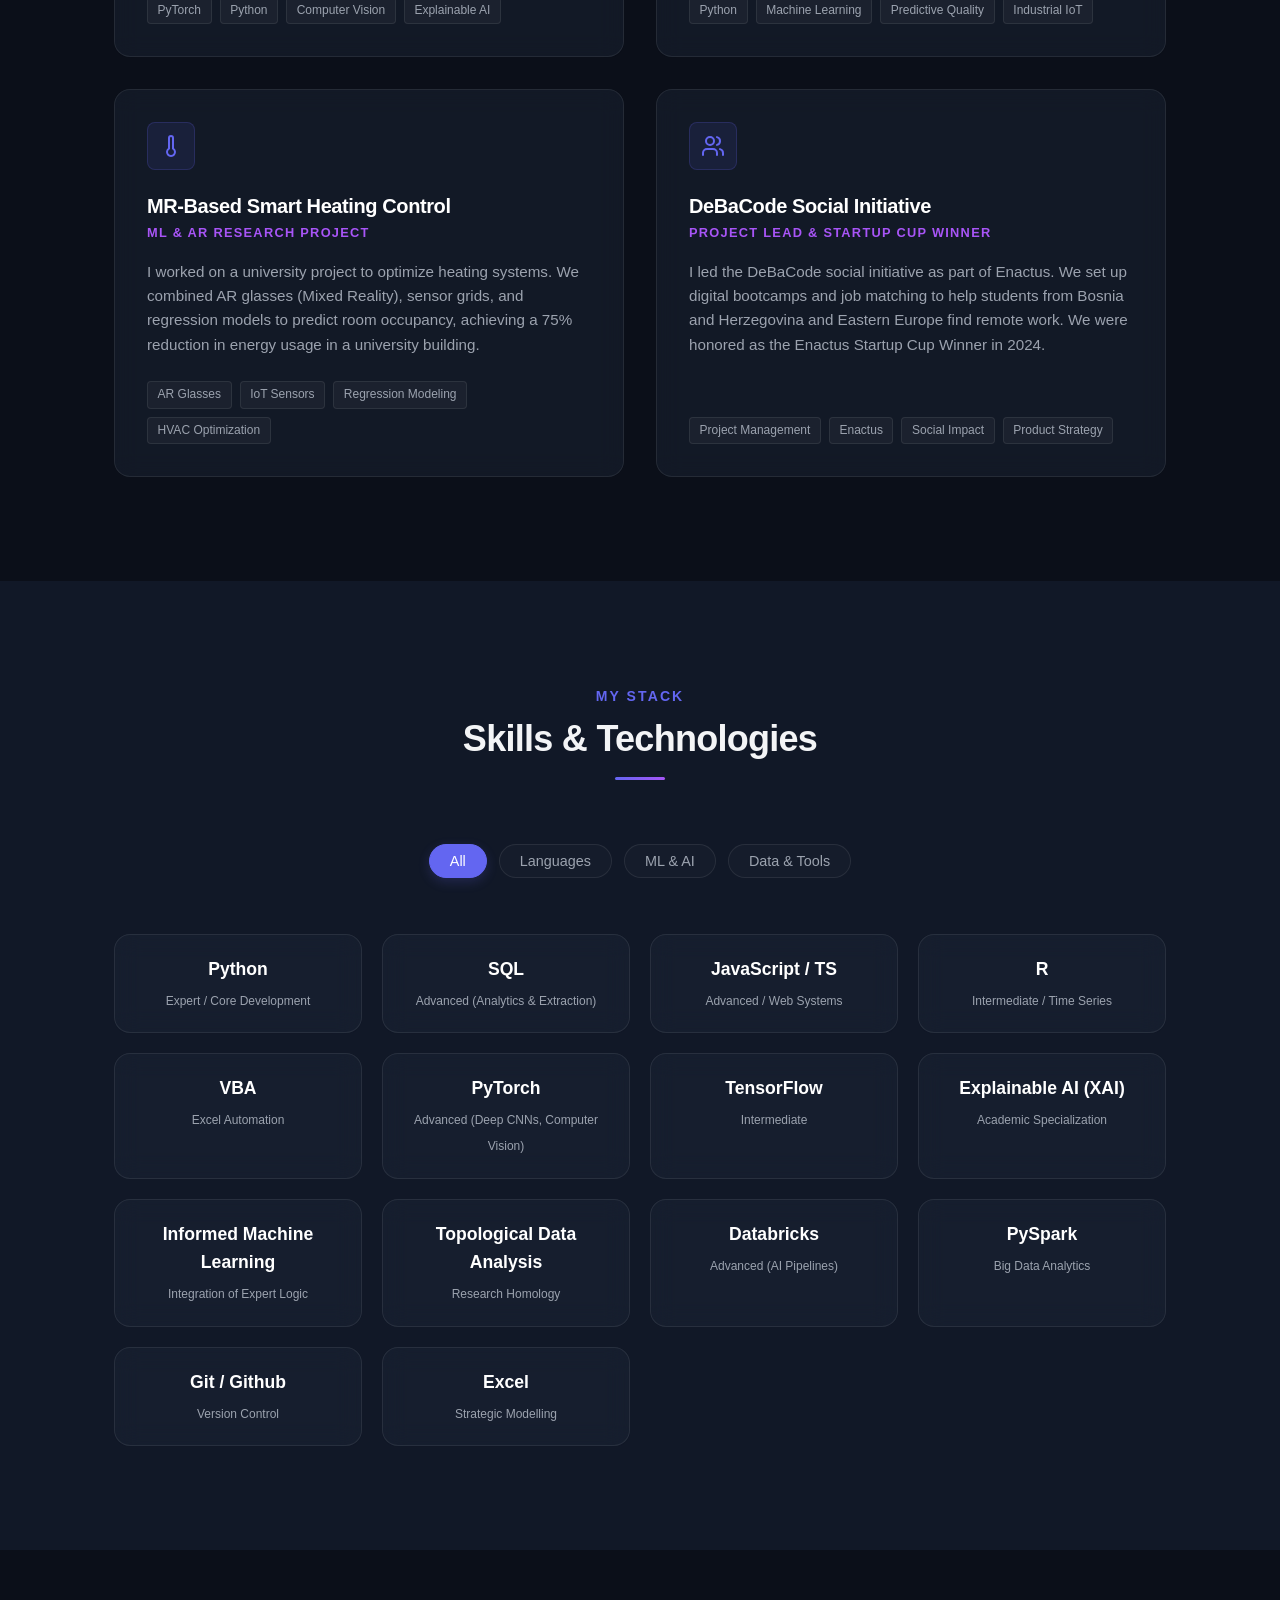
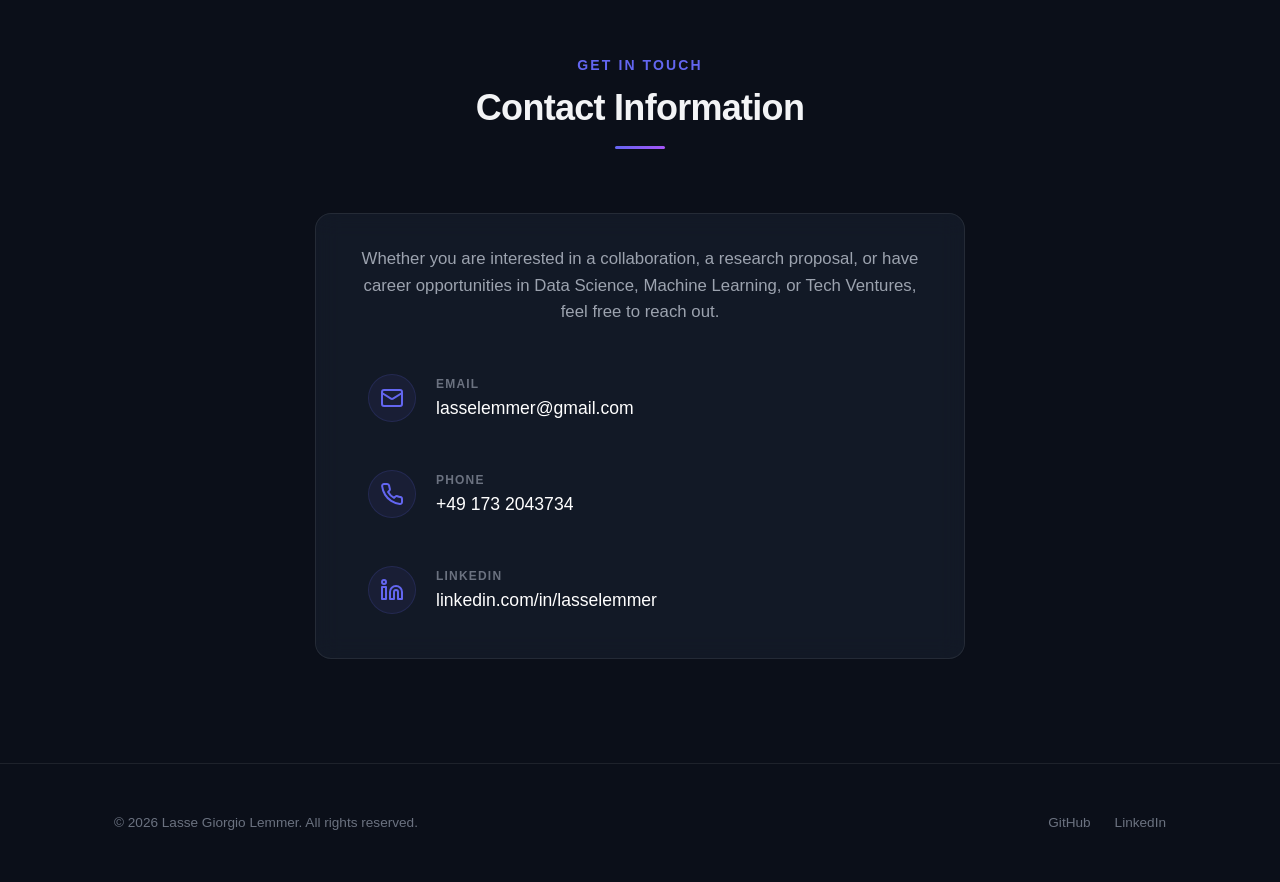
==== commit 55b2149d: "style: remove all 3D illustrations to keep layout clean and highly responsive" ====
--- a/index.html
+++ b/index.html
@@ -218,41 +218,7 @@
                     <div class="ventures-list">
                         <!-- Venture 1: music-roulette.com -->
                         <div class="project-card card" data-scrolly-id="venture-music">
-                            <div class="mobile-inline-illustration">
-                                <svg viewBox="0 0 200 200" width="100%" height="100%">
-                                    <defs>
-                                        <linearGradient id="musicGrad-mob" x1="0%" y1="0%" x2="100%" y2="100%">
-                                            <stop offset="0%" stop-color="#1db954" />
-                                            <stop offset="100%" stop-color="#191414" />
-                                        </linearGradient>
-                                        <linearGradient id="discGrad-mob" x1="0%" y1="0%" x2="100%" y2="100%">
-                                            <stop offset="0%" stop-color="#374151" />
-                                            <stop offset="50%" stop-color="#111827" />
-                                            <stop offset="100%" stop-color="#030712" />
-                                        </linearGradient>
-                                        <linearGradient id="glowGrad-mob" x1="0%" y1="0%" x2="100%" y2="100%">
-                                            <stop offset="0%" stop-color="#6366f1" stop-opacity="0.6" />
-                                            <stop offset="100%" stop-color="#a855f7" stop-opacity="0.1" />
-                                        </linearGradient>
-                                    </defs>
-                                    <g class="illustration-3d">
-                                        <circle cx="100" cy="100" r="80" fill="url(#glowGrad-mob)" class="parallax-layer-back svg-glow" />
-                                        <g class="parallax-layer-mid svg-rotate-slow" style="transform-origin: 100px 100px;">
-                                            <circle cx="100" cy="100" r="65" fill="url(#discGrad-mob)" stroke="#1f2937" stroke-width="2" />
-                                            <circle cx="100" cy="100" r="55" fill="none" stroke="#4b5563" stroke-width="0.5" stroke-dasharray="10 4" />
-                                            <circle cx="100" cy="100" r="45" fill="none" stroke="#4b5563" stroke-width="0.5" />
-                                            <circle cx="100" cy="100" r="35" fill="none" stroke="#4b5563" stroke-width="0.5" stroke-dasharray="6 2" />
-                                            <circle cx="100" cy="100" r="22" fill="#1db954" />
-                                            <circle cx="100" cy="100" r="8" fill="#0b0f19" />
-                                        </g>
-                                        <g class="parallax-layer-front svg-float-1">
-                                            <path d="M140 60 A 8 8 0 1 0 148 68 L 148 45 L 165 50 L 165 42 L 148 37 L 148 60" fill="#a855f7" />
-                                            <path d="M50 120 A 6 6 0 1 0 56 126 L 56 105 L 68 110 L 68 104 L 56 100 L 56 120" fill="#6366f1" />
-                                            <polygon points="93,88 113,100 93,112" fill="#ffffff" />
-                                        </g>
-                                    </g>
-                                </svg>
-                            </div>
+                            
                             <div class="project-icon-wrapper">
                                 <svg xmlns="http://www.w3.org/2000/svg" width="24" height="24" viewBox="0 0 24 24"
                                     fill="none" stroke="currentColor" stroke-width="2" stroke-linecap="round"
@@ -280,41 +246,7 @@
 
                         <!-- Venture 2: dach-auktionen.com -->
                         <div class="project-card card" data-scrolly-id="venture-dach">
-                            <div class="mobile-inline-illustration">
-                                <svg viewBox="0 0 200 200" width="100%" height="100%">
-                                    <defs>
-                                        <linearGradient id="dachGrad-mob" x1="0%" y1="0%" x2="100%" y2="100%">
-                                            <stop offset="0%" stop-color="#a855f7" />
-                                            <stop offset="100%" stop-color="#6366f1" />
-                                        </linearGradient>
-                                        <linearGradient id="houseGrad-mob" x1="0%" y1="0%" x2="100%" y2="100%">
-                                            <stop offset="0%" stop-color="#1e293b" />
-                                            <stop offset="100%" stop-color="#0f172a" />
-                                        </linearGradient>
-                                    </defs>
-                                    <g class="illustration-3d">
-                                        <g class="parallax-layer-back svg-rotate-slow" style="transform-origin: 100px 100px;">
-                                            <circle cx="100" cy="100" r="75" fill="none" stroke="url(#dachGrad-mob)" stroke-width="1.5" stroke-dasharray="15 8" opacity="0.4" />
-                                            <circle cx="100" cy="100" r="55" fill="none" stroke="#6366f1" stroke-width="0.5" opacity="0.3" />
-                                            <line x1="100" y1="25" x2="100" y2="175" stroke="#6366f1" stroke-width="0.5" opacity="0.2" />
-                                            <line x1="25" y1="100" x2="175" y2="100" stroke="#6366f1" stroke-width="0.5" opacity="0.2" />
-                                        </g>
-                                        <g class="parallax-layer-mid svg-float-2">
-                                            <polygon points="100,55 145,80 145,130 100,155 55,130 55,80" fill="url(#houseGrad-mob)" stroke="#6366f1" stroke-width="2" />
-                                            <polygon points="100,55 145,80 100,105 55,80" fill="rgba(168, 85, 247, 0.2)" stroke="#a855f7" stroke-width="1.5" />
-                                            <polygon points="75,98 88,105 88,120 75,113" fill="#a855f7" opacity="0.7" />
-                                            <polygon points="112,105 125,98 125,113 112,120" fill="#6366f1" opacity="0.7" />
-                                        </g>
-                                        <g class="parallax-layer-front svg-float-1">
-                                            <rect x="75" y="135" width="50" height="8" rx="2" fill="#1e293b" stroke="#a855f7" stroke-width="1.5" />
-                                            <g transform="translate(90, 80) rotate(-30)" class="svg-float-3" style="transform-origin: 20px 20px;">
-                                                <rect x="15" y="-10" width="10" height="30" rx="3" fill="#a855f7" />
-                                                <rect x="0" y="5" width="40" height="8" rx="1" fill="#ffffff" />
-                                            </g>
-                                        </g>
-                                    </g>
-                                </svg>
-                            </div>
+                            
                             <div class="project-icon-wrapper">
                                 <svg xmlns="http://www.w3.org/2000/svg" width="24" height="24" viewBox="0 0 24 24"
                                     fill="none" stroke="currentColor" stroke-width="2" stroke-linecap="round"
@@ -339,85 +271,7 @@
                         </div>
                     </div>
                 </div>
-
-                <!-- Desktop Sticky Showcase -->
-                <div class="scrolly-showcase-column">
-                    <div class="showcase-viewport">
-                        <!-- Illustration 1: music-roulette -->
-                        <div class="showcase-illustration" data-illustration-id="venture-music">
-                            <div class="illustration-3d">
-                                <svg viewBox="0 0 200 200" width="100%" height="100%">
-                                    <defs>
-                                        <linearGradient id="musicGrad-desk" x1="0%" y1="0%" x2="100%" y2="100%">
-                                            <stop offset="0%" stop-color="#1db954" />
-                                            <stop offset="100%" stop-color="#191414" />
-                                        </linearGradient>
-                                        <linearGradient id="discGrad-desk" x1="0%" y1="0%" x2="100%" y2="100%">
-                                            <stop offset="0%" stop-color="#374151" />
-                                            <stop offset="50%" stop-color="#111827" />
-                                            <stop offset="100%" stop-color="#030712" />
-                                        </linearGradient>
-                                        <linearGradient id="glowGrad-desk" x1="0%" y1="0%" x2="100%" y2="100%">
-                                            <stop offset="0%" stop-color="#6366f1" stop-opacity="0.6" />
-                                            <stop offset="100%" stop-color="#a855f7" stop-opacity="0.1" />
-                                        </linearGradient>
-                                    </defs>
-                                    <circle cx="100" cy="100" r="80" fill="url(#glowGrad-desk)" class="parallax-layer-back svg-glow" />
-                                    <g class="parallax-layer-mid svg-rotate-slow" style="transform-origin: 100px 100px;">
-                                        <circle cx="100" cy="100" r="65" fill="url(#discGrad-desk)" stroke="#1f2937" stroke-width="2" />
-                                        <circle cx="100" cy="100" r="55" fill="none" stroke="#4b5563" stroke-width="0.5" stroke-dasharray="10 4" />
-                                        <circle cx="100" cy="100" r="45" fill="none" stroke="#4b5563" stroke-width="0.5" />
-                                        <circle cx="100" cy="100" r="35" fill="none" stroke="#4b5563" stroke-width="0.5" stroke-dasharray="6 2" />
-                                        <circle cx="100" cy="100" r="22" fill="#1db954" />
-                                        <circle cx="100" cy="100" r="8" fill="#0b0f19" />
-                                    </g>
-                                    <g class="parallax-layer-front svg-float-1">
-                                        <path d="M140 60 A 8 8 0 1 0 148 68 L 148 45 L 165 50 L 165 42 L 148 37 L 148 60" fill="#a855f7" />
-                                        <path d="M50 120 A 6 6 0 1 0 56 126 L 56 105 L 68 110 L 68 104 L 56 100 L 56 120" fill="#6366f1" />
-                                        <polygon points="93,88 113,100 93,112" fill="#ffffff" />
-                                    </g>
-                                </svg>
-                            </div>
-                        </div>
-
-                        <!-- Illustration 2: dach-auktionen -->
-                        <div class="showcase-illustration" data-illustration-id="venture-dach">
-                            <div class="illustration-3d">
-                                <svg viewBox="0 0 200 200" width="100%" height="100%">
-                                    <defs>
-                                        <linearGradient id="dachGrad-desk" x1="0%" y1="0%" x2="100%" y2="100%">
-                                            <stop offset="0%" stop-color="#a855f7" />
-                                            <stop offset="100%" stop-color="#6366f1" />
-                                        </linearGradient>
-                                        <linearGradient id="houseGrad-desk" x1="0%" y1="0%" x2="100%" y2="100%">
-                                            <stop offset="0%" stop-color="#1e293b" />
-                                            <stop offset="100%" stop-color="#0f172a" />
-                                        </linearGradient>
-                                    </defs>
-                                    <g class="parallax-layer-back svg-rotate-slow" style="transform-origin: 100px 100px;">
-                                        <circle cx="100" cy="100" r="75" fill="none" stroke="url(#dachGrad-desk)" stroke-width="1.5" stroke-dasharray="15 8" opacity="0.4" />
-                                        <circle cx="100" cy="100" r="55" fill="none" stroke="#6366f1" stroke-width="0.5" opacity="0.3" />
-                                        <line x1="100" y1="25" x2="100" y2="175" stroke="#6366f1" stroke-width="0.5" opacity="0.2" />
-                                        <line x1="25" y1="100" x2="175" y2="100" stroke="#6366f1" stroke-width="0.5" opacity="0.2" />
-                                    </g>
-                                    <g class="parallax-layer-mid svg-float-2">
-                                        <polygon points="100,55 145,80 145,130 100,155 55,130 55,80" fill="url(#houseGrad-desk)" stroke="#6366f1" stroke-width="2" />
-                                        <polygon points="100,55 145,80 100,105 55,80" fill="rgba(168, 85, 247, 0.2)" stroke="#a855f7" stroke-width="1.5" />
-                                        <polygon points="75,98 88,105 88,120 75,113" fill="#a855f7" opacity="0.7" />
-                                        <polygon points="112,105 125,98 125,113 112,120" fill="#6366f1" opacity="0.7" />
-                                    </g>
-                                    <g class="parallax-layer-front svg-float-1">
-                                        <rect x="75" y="135" width="50" height="8" rx="2" fill="#1e293b" stroke="#a855f7" stroke-width="1.5" />
-                                        <g transform="translate(90, 80) rotate(-30)" class="svg-float-3" style="transform-origin: 20px 20px;">
-                                            <rect x="15" y="-10" width="10" height="30" rx="3" fill="#a855f7" />
-                                            <rect x="0" y="5" width="40" height="8" rx="1" fill="#ffffff" />
-                                        </g>
-                                    </g>
-                                </svg>
-                            </div>
-                        </div>
-                    </div>
-                </div>
+                
             </div>
         </section>
 
@@ -437,39 +291,7 @@
                             <div class="timeline-dot"></div>
                             <div class="timeline-date">Oct 2025 – Present</div>
                             <div class="timeline-content card">
-                                <div class="mobile-inline-illustration">
-                                    <svg viewBox="0 0 200 200" width="100%" height="100%">
-                                        <defs>
-                                            <linearGradient id="kitGrad-mob" x1="0%" y1="0%" x2="100%" y2="100%">
-                                                <stop offset="0%" stop-color="#00a896" />
-                                                <stop offset="100%" stop-color="#02c39a" />
-                                            </linearGradient>
-                                            <linearGradient id="capGrad-mob" x1="0%" y1="0%" x2="100%" y2="100%">
-                                                <stop offset="0%" stop-color="#1f2937" />
-                                                <stop offset="100%" stop-color="#111827" />
-                                            </linearGradient>
-                                        </defs>
-                                        <g class="illustration-3d">
-                                            <g class="parallax-layer-back svg-rotate-slow" style="transform-origin: 100px 100px;" opacity="0.3">
-                                                <circle cx="60" cy="70" r="25" fill="none" stroke="#00a896" stroke-width="2" stroke-dasharray="8 4" />
-                                                <circle cx="60" cy="70" r="15" fill="none" stroke="#00a896" stroke-width="1" />
-                                                <circle cx="130" cy="120" r="35" fill="none" stroke="#00a896" stroke-width="2" stroke-dasharray="10 5" />
-                                                <circle cx="130" cy="120" r="20" fill="none" stroke="#00a896" stroke-width="1" />
-                                            </g>
-                                            <g class="parallax-layer-mid svg-float-1">
-                                                <polygon points="80,105 80,122 120,122 120,105" fill="url(#capGrad-mob)" stroke="#00a896" stroke-width="1.5" />
-                                                <path d="M80,122 Q100,132 120,122" fill="none" stroke="#00a896" stroke-width="1.5" />
-                                                <polygon points="100,70 155,90 100,110 45,90" fill="url(#capGrad-mob)" stroke="#ffffff" stroke-width="2" />
-                                            </g>
-                                            <g class="parallax-layer-front svg-float-3">
-                                                <path d="M100,90 L60,95 L58,115" fill="none" stroke="#f59e0b" stroke-width="1.5" stroke-linecap="round" />
-                                                <polygon points="56,115 60,115 62,125 54,125" fill="#f59e0b" />
-                                                <polygon points="150,60 153,66 160,66 155,70 157,76 150,72 143,76 145,70 140,66 147,66" fill="#f59e0b" />
-                                                <polygon points="50,60 52,64 56,64 53,67 54,71 50,69 46,71 47,67 44,64 48,64" fill="#00a896" />
-                                            </g>
-                                        </g>
-                                    </svg>
-                                </div>
+                                
                                 <div class="card-header-flex">
                                     <h3>Industrial Engineering and Management (Master of Science)</h3>
                                     <span class="badge badge-gpa">GPA 3.80</span>
@@ -487,41 +309,7 @@
                             <div class="timeline-dot"></div>
                             <div class="timeline-date">Sep 2022 – Feb 2023</div>
                             <div class="timeline-content card">
-                                <div class="mobile-inline-illustration">
-                                    <svg viewBox="0 0 200 200" width="100%" height="100%">
-                                        <defs>
-                                            <linearGradient id="polyGrad-mob" x1="0%" y1="0%" x2="100%" y2="100%">
-                                                <stop offset="0%" stop-color="#3b82f6" />
-                                                <stop offset="50%" stop-color="#ffffff" />
-                                                <stop offset="100%" stop-color="#ef4444" />
-                                            </linearGradient>
-                                            <linearGradient id="globeGrad-mob" x1="0%" y1="0%" x2="100%" y2="100%">
-                                                <stop offset="0%" stop-color="#3b82f6" stop-opacity="0.4" />
-                                                <stop offset="100%" stop-color="#ef4444" stop-opacity="0.1" />
-                                            </linearGradient>
-                                        </defs>
-                                        <g class="illustration-3d">
-                                            <g class="parallax-layer-back svg-rotate-slow" style="transform-origin: 100px 100px;">
-                                                <circle cx="100" cy="100" r="75" fill="none" stroke="url(#globeGrad-mob)" stroke-width="1" />
-                                                <ellipse cx="100" cy="100" rx="75" ry="25" fill="none" stroke="#3b82f6" stroke-width="0.5" opacity="0.3" />
-                                                <ellipse cx="100" cy="100" rx="25" ry="75" fill="none" stroke="#ef4444" stroke-width="0.5" opacity="0.3" />
-                                            </g>
-                                            <g class="parallax-layer-mid svg-float-2">
-                                                <path d="M65,150 L85,60 L115,60 L135,150" fill="none" stroke="#ffffff" stroke-width="2.5" stroke-linecap="round" />
-                                                <line x1="77" y1="100" x2="123" y2="100" stroke="#3b82f6" stroke-width="1.5" />
-                                                <line x1="82" y1="75" x2="118" y2="75" stroke="#ef4444" stroke-width="1.5" />
-                                                <path d="M80,150 Q100,120 120,150" fill="none" stroke="#ffffff" stroke-width="2" />
-                                                <line x1="100" y1="60" x2="100" y2="35" stroke="#ffffff" stroke-width="2" />
-                                                <circle cx="100" cy="32" r="3" fill="#ef4444" />
-                                            </g>
-                                            <g class="parallax-layer-front svg-float-1">
-                                                <circle cx="50" cy="80" r="6" fill="#3b82f6" opacity="0.8" />
-                                                <circle cx="150" cy="120" r="8" fill="#ef4444" opacity="0.8" />
-                                                <circle cx="140" cy="70" r="5" fill="#ffffff" opacity="0.9" />
-                                            </g>
-                                        </g>
-                                    </svg>
-                                </div>
+                                
                                 <div class="card-header-flex">
                                     <h3>Exchange Program (Cycle Ingénieur)</h3>
                                     <span class="badge badge-gpa">GPA 4.00</span>
@@ -539,56 +327,7 @@
                             <div class="timeline-dot"></div>
                             <div class="timeline-date">Oct 2020 – Nov 2024</div>
                             <div class="timeline-content card">
-                                <div class="mobile-inline-illustration">
-                                    <svg viewBox="0 0 200 200" width="100%" height="100%">
-                                        <defs>
-                                            <linearGradient id="bookGrad-mob" x1="0%" y1="0%" x2="0%" y2="100%">
-                                                <stop offset="0%" stop-color="#1e293b" />
-                                                <stop offset="100%" stop-color="#0f172a" />
-                                            </linearGradient>
-                                            <linearGradient id="xaiGrad-mob" x1="0%" y1="0%" x2="100%" y2="0%">
-                                                <stop offset="0%" stop-color="#ef4444" stop-opacity="0.8" />
-                                                <stop offset="50%" stop-color="#f59e0b" stop-opacity="0.8" />
-                                                <stop offset="100%" stop-color="#10b981" stop-opacity="0.8" />
-                                            </linearGradient>
-                                        </defs>
-                                        <g class="illustration-3d">
-                                            <g class="parallax-layer-back svg-rotate-slow" style="transform-origin: 100px 100px;" opacity="0.4">
-                                                <line x1="50" y1="50" x2="100" y2="30" stroke="#6366f1" stroke-width="1" />
-                                                <line x1="100" y1="30" x2="150" y2="50" stroke="#6366f1" stroke-width="1" />
-                                                <line x1="150" y1="50" x2="130" y2="130" stroke="#6366f1" stroke-width="1" />
-                                                <line x1="130" y1="130" x2="70" y2="130" stroke="#6366f1" stroke-width="1" />
-                                                <line x1="70" y1="130" x2="50" y2="50" stroke="#6366f1" stroke-width="1" />
-                                                <circle cx="50" cy="50" r="4" fill="#a855f7" />
-                                                <circle cx="100" cy="30" r="5" fill="#6366f1" />
-                                                <circle cx="150" cy="50" r="4" fill="#a855f7" />
-                                                <circle cx="130" cy="130" r="5" fill="#6366f1" />
-                                                <circle cx="70" cy="130" r="4" fill="#a855f7" />
-                                            </g>
-                                            <g class="parallax-layer-mid svg-float-1">
-                                                <path d="M42,128 Q100,148 158,128 L158,78 Q100,98 42,78 Z" fill="#4338ca" />
-                                                <path d="M45,125 Q100,145 100,125 Q100,145 155,125 L155,75 Q100,95 100,75 Q100,95 45,75 Z" fill="url(#bookGrad-mob)" stroke="#6366f1" stroke-width="1.5" />
-                                                <line x1="100" y1="75" x2="100" y2="125" stroke="#4f46e5" stroke-width="2" />
-                                            </g>
-                                            <g class="parallax-layer-front svg-float-2">
-                                                <g transform="translate(55, 82) scale(0.65)" stroke="#e2e8f0" stroke-width="1.5" fill="none" opacity="0.8">
-                                                    <line x1="25" y1="5" x2="25" y2="55" stroke-width="2.5" />
-                                                    <path d="M25,15 Q5,12 8,25" />
-                                                    <path d="M25,25 Q5,22 8,35" />
-                                                    <path d="M25,35 Q5,32 8,45" />
-                                                    <path d="M25,15 Q45,12 42,25" />
-                                                    <path d="M25,25 Q45,22 42,35" />
-                                                    <path d="M25,35 Q45,32 42,45" />
-                                                </g>
-                                                <g transform="translate(108, 80) scale(0.65)">
-                                                    <rect x="5" y="5" width="40" height="40" rx="3" fill="url(#xaiGrad-mob)" opacity="0.5" />
-                                                    <rect x="12" y="10" width="25" height="25" fill="none" stroke="#ef4444" stroke-width="2" stroke-dasharray="3 1" class="svg-float-3" />
-                                                    <circle cx="24" cy="22" r="3" fill="#ffffff" />
-                                                </g>
-                                            </g>
-                                        </g>
-                                    </svg>
-                                </div>
+                                
                                 <div class="card-header-flex">
                                     <h3>Industrial Engineering and Management (Bachelor of Science)</h3>
                                     <span class="badge badge-gpa">GPA 3.40</span>
@@ -608,135 +347,7 @@
                         </div>
                     </div>
                 </div>
-
-                <!-- Desktop Sticky Showcase -->
-                <div class="scrolly-showcase-column">
-                    <div class="showcase-viewport">
-                        <!-- Illustration 1: kit-master -->
-                        <div class="showcase-illustration" data-illustration-id="edu-kit-master">
-                            <div class="illustration-3d">
-                                <svg viewBox="0 0 200 200" width="100%" height="100%">
-                                    <defs>
-                                        <linearGradient id="kitGrad-desk" x1="0%" y1="0%" x2="100%" y2="100%">
-                                            <stop offset="0%" stop-color="#00a896" />
-                                            <stop offset="100%" stop-color="#02c39a" />
-                                        </linearGradient>
-                                        <linearGradient id="capGrad-desk" x1="0%" y1="0%" x2="100%" y2="100%">
-                                            <stop offset="0%" stop-color="#1f2937" />
-                                            <stop offset="100%" stop-color="#111827" />
-                                        </linearGradient>
-                                    </defs>
-                                    <g class="parallax-layer-back svg-rotate-slow" style="transform-origin: 100px 100px;" opacity="0.3">
-                                        <circle cx="60" cy="70" r="25" fill="none" stroke="#00a896" stroke-width="2" stroke-dasharray="8 4" />
-                                        <circle cx="60" cy="70" r="15" fill="none" stroke="#00a896" stroke-width="1" />
-                                        <circle cx="130" cy="120" r="35" fill="none" stroke="#00a896" stroke-width="2" stroke-dasharray="10 5" />
-                                        <circle cx="130" cy="120" r="20" fill="none" stroke="#00a896" stroke-width="1" />
-                                    </g>
-                                    <g class="parallax-layer-mid svg-float-1">
-                                        <polygon points="80,105 80,122 120,122 120,105" fill="url(#capGrad-desk)" stroke="#00a896" stroke-width="1.5" />
-                                        <path d="M80,122 Q100,132 120,122" fill="none" stroke="#00a896" stroke-width="1.5" />
-                                        <polygon points="100,70 155,90 100,110 45,90" fill="url(#capGrad-desk)" stroke="#ffffff" stroke-width="2" />
-                                    </g>
-                                    <g class="parallax-layer-front svg-float-3">
-                                        <path d="M100,90 L60,95 L58,115" fill="none" stroke="#f59e0b" stroke-width="1.5" stroke-linecap="round" />
-                                        <polygon points="56,115 60,115 62,125 54,125" fill="#f59e0b" />
-                                        <polygon points="150,60 153,66 160,66 155,70 157,76 150,72 143,76 145,70 140,66 147,66" fill="#f59e0b" />
-                                        <polygon points="50,60 52,64 56,64 53,67 54,71 50,69 46,71 47,67 44,64 48,64" fill="#00a896" />
-                                    </g>
-                                </svg>
-                            </div>
-                        </div>
-
-                        <!-- Illustration 2: polytechnique -->
-                        <div class="showcase-illustration" data-illustration-id="edu-polytechnique">
-                            <div class="illustration-3d">
-                                <svg viewBox="0 0 200 200" width="100%" height="100%">
-                                    <defs>
-                                        <linearGradient id="polyGrad-desk" x1="0%" y1="0%" x2="100%" y2="100%">
-                                            <stop offset="0%" stop-color="#3b82f6" />
-                                            <stop offset="50%" stop-color="#ffffff" />
-                                            <stop offset="100%" stop-color="#ef4444" />
-                                        </linearGradient>
-                                        <linearGradient id="globeGrad-desk" x1="0%" y1="0%" x2="100%" y2="100%">
-                                            <stop offset="0%" stop-color="#3b82f6" stop-opacity="0.4" />
-                                            <stop offset="100%" stop-color="#ef4444" stop-opacity="0.1" />
-                                        </linearGradient>
-                                    </defs>
-                                    <g class="parallax-layer-back svg-rotate-slow" style="transform-origin: 100px 100px;">
-                                        <circle cx="100" cy="100" r="75" fill="none" stroke="url(#globeGrad-desk)" stroke-width="1" />
-                                        <ellipse cx="100" cy="100" rx="75" ry="25" fill="none" stroke="#3b82f6" stroke-width="0.5" opacity="0.3" />
-                                        <ellipse cx="100" cy="100" rx="25" ry="75" fill="none" stroke="#ef4444" stroke-width="0.5" opacity="0.3" />
-                                    </g>
-                                    <g class="parallax-layer-mid svg-float-2">
-                                        <path d="M65,150 L85,60 L115,60 L135,150" fill="none" stroke="#ffffff" stroke-width="2.5" stroke-linecap="round" />
-                                        <line x1="77" y1="100" x2="123" y2="100" stroke="#3b82f6" stroke-width="1.5" />
-                                        <line x1="82" y1="75" x2="118" y2="75" stroke="#ef4444" stroke-width="1.5" />
-                                        <path d="M80,150 Q100,120 120,150" fill="none" stroke="#ffffff" stroke-width="2" />
-                                        <line x1="100" y1="60" x2="100" y2="35" stroke="#ffffff" stroke-width="2" />
-                                        <circle cx="100" cy="32" r="3" fill="#ef4444" />
-                                    </g>
-                                    <g class="parallax-layer-front svg-float-1">
-                                        <circle cx="50" cy="80" r="6" fill="#3b82f6" opacity="0.8" />
-                                        <circle cx="150" cy="120" r="8" fill="#ef4444" opacity="0.8" />
-                                        <circle cx="140" cy="70" r="5" fill="#ffffff" opacity="0.9" />
-                                    </g>
-                                </svg>
-                            </div>
-                        </div>
-
-                        <!-- Illustration 3: kit-bachelor -->
-                        <div class="showcase-illustration" data-illustration-id="edu-kit-bachelor">
-                            <div class="illustration-3d">
-                                <svg viewBox="0 0 200 200" width="100%" height="100%">
-                                    <defs>
-                                        <linearGradient id="bookGrad-desk" x1="0%" y1="0%" x2="0%" y2="100%">
-                                            <stop offset="0%" stop-color="#1e293b" />
-                                            <stop offset="100%" stop-color="#0f172a" />
-                                        </linearGradient>
-                                        <linearGradient id="xaiGrad-desk" x1="0%" y1="0%" x2="100%" y2="0%">
-                                            <stop offset="0%" stop-color="#ef4444" stop-opacity="0.8" />
-                                            <stop offset="50%" stop-color="#f59e0b" stop-opacity="0.8" />
-                                            <stop offset="100%" stop-color="#10b981" stop-opacity="0.8" />
-                                        </linearGradient>
-                                    </defs>
-                                    <g class="parallax-layer-back svg-rotate-slow" style="transform-origin: 100px 100px;" opacity="0.4">
-                                        <line x1="50" y1="50" x2="100" y2="30" stroke="#6366f1" stroke-width="1" />
-                                        <line x1="100" y1="30" x2="150" y2="50" stroke="#6366f1" stroke-width="1" />
-                                        <line x1="150" y1="50" x2="130" y2="130" stroke="#6366f1" stroke-width="1" />
-                                        <line x1="130" y1="130" x2="70" y2="130" stroke="#6366f1" stroke-width="1" />
-                                        <line x1="70" y1="130" x2="50" y2="50" stroke="#6366f1" stroke-width="1" />
-                                        <circle cx="50" cy="50" r="4" fill="#a855f7" />
-                                        <circle cx="100" cy="30" r="5" fill="#6366f1" />
-                                        <circle cx="150" cy="50" r="4" fill="#a855f7" />
-                                        <circle cx="130" cy="130" r="5" fill="#6366f1" />
-                                        <circle cx="70" cy="130" r="4" fill="#a855f7" />
-                                    </g>
-                                    <g class="parallax-layer-mid svg-float-1">
-                                        <path d="M42,128 Q100,148 158,128 L158,78 Q100,98 42,78 Z" fill="#4338ca" />
-                                        <path d="M45,125 Q100,145 100,125 Q100,145 155,125 L155,75 Q100,95 100,75 Q100,95 45,75 Z" fill="url(#bookGrad-desk)" stroke="#6366f1" stroke-width="1.5" />
-                                        <line x1="100" y1="75" x2="100" y2="125" stroke="#4f46e5" stroke-width="2" />
-                                    </g>
-                                    <g class="parallax-layer-front svg-float-2">
-                                        <g transform="translate(55, 82) scale(0.65)" stroke="#e2e8f0" stroke-width="1.5" fill="none" opacity="0.8">
-                                            <line x1="25" y1="5" x2="25" y2="55" stroke-width="2.5" />
-                                            <path d="M25,15 Q5,12 8,25" />
-                                            <path d="M25,25 Q5,22 8,35" />
-                                            <path d="M25,35 Q5,32 8,45" />
-                                            <path d="M25,15 Q45,12 42,25" />
-                                            <path d="M25,25 Q45,22 42,35" />
-                                            <path d="M25,35 Q45,32 42,45" />
-                                        </g>
-                                        <g transform="translate(108, 80) scale(0.65)">
-                                            <rect x="5" y="5" width="40" height="40" rx="3" fill="url(#xaiGrad-desk)" opacity="0.5" />
-                                            <rect x="12" y="10" width="25" height="25" fill="none" stroke="#ef4444" stroke-width="2" stroke-dasharray="3 1" class="svg-float-3" />
-                                            <circle cx="24" cy="22" r="3" fill="#ffffff" />
-                                        </g>
-                                    </g>
-                                </svg>
-                            </div>
-                        </div>
-                    </div>
-                </div>
+                
             </div>
         </section>
 
@@ -756,42 +367,7 @@
                             <div class="timeline-dot"></div>
                             <div class="timeline-date">Mar 2025 – Aug 2025</div>
                             <div class="timeline-content card">
-                                <div class="mobile-inline-illustration">
-                                    <svg viewBox="0 0 200 200" width="100%" height="100%">
-                                        <defs>
-                                            <linearGradient id="scalableGrad-mob" x1="0%" y1="100%" x2="100%" y2="0%">
-                                                <stop offset="0%" stop-color="#00ffcc" />
-                                                <stop offset="100%" stop-color="#00a8ff" />
-                                            </linearGradient>
-                                        </defs>
-                                        <g class="illustration-3d">
-                                            <g class="parallax-layer-back" opacity="0.25">
-                                                <line x1="30" y1="150" x2="170" y2="150" stroke="#00ffcc" stroke-width="0.75" />
-                                                <line x1="30" y1="110" x2="170" y2="110" stroke="#00ffcc" stroke-width="0.75" />
-                                                <line x1="30" y1="70" x2="170" y2="70" stroke="#00ffcc" stroke-width="0.75" />
-                                                <line x1="50" y1="50" x2="50" y2="160" stroke="#00ffcc" stroke-width="0.75" />
-                                                <line x1="100" y1="50" x2="100" y2="160" stroke="#00ffcc" stroke-width="0.75" />
-                                                <line x1="150" y1="50" x2="150" y2="160" stroke="#00ffcc" stroke-width="0.75" />
-                                            </g>
-                                            <g class="parallax-layer-mid svg-float-1">
-                                                <path d="M30,150 L50,135 L80,140 L110,105 L140,85 L170,45 L170,150 Z" fill="rgba(0, 255, 204, 0.05)" />
-                                                <path d="M30,150 L50,135 L80,140 L110,105 L140,85 L170,45" fill="none" stroke="url(#scalableGrad-mob)" stroke-width="3" stroke-linecap="round" stroke-linejoin="round" />
-                                                <circle cx="170" cy="45" r="5" fill="#ffffff" />
-                                            </g>
-                                            <g class="parallax-layer-front svg-float-2">
-                                                <g transform="translate(60, 90) rotate(15)">
-                                                    <ellipse cx="0" cy="0" rx="10" ry="7" fill="#f59e0b" stroke="#ffffff" stroke-width="1" />
-                                                    <ellipse cx="0" cy="0" rx="7" ry="4.5" fill="none" stroke="#ffffff" stroke-width="0.5" />
-                                                </g>
-                                                <g transform="translate(130, 115) rotate(-20)">
-                                                    <ellipse cx="0" cy="0" rx="12" ry="8" fill="#00a8ff" stroke="#ffffff" stroke-width="1" />
-                                                    <text x="-4" y="3" fill="#ffffff" font-size="8" font-family="monospace" font-weight="bold">€</text>
-                                                </g>
-                                                <text x="110" y="65" fill="#00ffcc" font-family="monospace" font-weight="bold" font-size="16" class="svg-float-3">&lt;/&gt;</text>
-                                            </g>
-                                        </g>
-                                    </svg>
-                                </div>
+                                
                                 <div class="card-header-flex">
                                     <h3>Investment Operations Intern</h3>
                                     <span class="badge badge-work">Fintech</span>
@@ -810,47 +386,7 @@
                             <div class="timeline-dot"></div>
                             <div class="timeline-date">Nov 2024 – Feb 2025 (Gap Year)</div>
                             <div class="timeline-content card">
-                                <div class="mobile-inline-illustration">
-                                    <svg viewBox="0 0 200 200" width="100%" height="100%">
-                                        <defs>
-                                            <linearGradient id="rbGrad-mob" x1="0%" y1="0%" x2="100%" y2="100%">
-                                                <stop offset="0%" stop-color="#a855f7" />
-                                                <stop offset="100%" stop-color="#6366f1" />
-                                            </linearGradient>
-                                        </defs>
-                                        <g class="illustration-3d">
-                                            <g class="parallax-layer-back" opacity="0.35">
-                                                <line x1="40" y1="60" x2="90" y2="40" stroke="#9ca3af" stroke-width="1" />
-                                                <line x1="90" y1="40" x2="150" y2="70" stroke="#9ca3af" stroke-width="1" />
-                                                <line x1="40" y1="60" x2="70" y2="130" stroke="#9ca3af" stroke-width="1" />
-                                                <line x1="70" y1="130" x2="140" y2="120" stroke="#9ca3af" stroke-width="1" />
-                                                <line x1="140" y1="120" x2="150" y2="70" stroke="#9ca3af" stroke-width="1" />
-                                                <circle cx="40" cy="60" r="5" fill="#6366f1" />
-                                                <circle cx="90" cy="40" r="4" fill="#9ca3af" />
-                                                <circle cx="150" cy="70" r="5" fill="#a855f7" />
-                                                <circle cx="70" cy="130" r="5" fill="#6366f1" />
-                                                <circle cx="140" cy="120" r="4" fill="#9ca3af" />
-                                            </g>
-                                            <g class="parallax-layer-mid svg-float-1">
-                                                <polygon points="50,140 70,140 70,90 50,90" fill="url(#rbGrad-mob)" stroke="#a855f7" stroke-width="1" />
-                                                <polygon points="70,140 80,130 80,80 70,90" fill="rgba(168, 85, 247, 0.7)" />
-                                                <polygon points="50,90 70,90 80,80 60,80" fill="rgba(255, 255, 255, 0.4)" />
-                                                <polygon points="90,140 110,140 110,65 90,65" fill="url(#rbGrad-mob)" stroke="#6366f1" stroke-width="1" />
-                                                <polygon points="110,140 120,130 120,55 110,65" fill="rgba(99, 102, 241, 0.7)" />
-                                                <polygon points="90,65 110,65 120,55 100,55" fill="rgba(255, 255, 255, 0.4)" />
-                                            </g>
-                                            <g class="parallax-layer-front svg-float-2" transform="translate(130, 95)">
-                                                <circle cx="0" cy="0" r="22" fill="#0f172a" stroke="#a855f7" stroke-width="2" />
-                                                <circle cx="0" cy="0" r="16" fill="none" stroke="#6366f1" stroke-width="1.5" stroke-dasharray="8 4" class="svg-rotate-slow" />
-                                                <rect x="-6" y="-6" width="12" height="12" rx="2" fill="#ffffff" />
-                                                <line x1="-10" y1="0" x2="-6" y2="0" stroke="#ffffff" stroke-width="1.5" />
-                                                <line x1="6" y1="0" x2="10" y2="0" stroke="#ffffff" stroke-width="1.5" />
-                                                <line x1="0" y1="-10" x2="0" y2="-6" stroke="#ffffff" stroke-width="1.5" />
-                                                <line x1="0" y1="6" x2="0" y2="10" stroke="#ffffff" stroke-width="1.5" />
-                                            </g>
-                                        </g>
-                                    </svg>
-                                </div>
+                                
                                 <div class="card-header-flex">
                                     <h3>Data & AI Consulting Intern</h3>
                                     <span class="badge badge-work">Consulting</span>
@@ -872,42 +408,7 @@
                             <div class="timeline-dot"></div>
                             <div class="timeline-date">Apr 2024 – Sep 2024</div>
                             <div class="timeline-content card">
-                                <div class="mobile-inline-illustration">
-                                    <svg viewBox="0 0 200 200" width="100%" height="100%">
-                                        <defs>
-                                            <linearGradient id="infoGrad-mob" x1="0%" y1="0%" x2="100%" y2="100%">
-                                                <stop offset="0%" stop-color="#3b82f6" />
-                                                <stop offset="100%" stop-color="#06b6d4" />
-                                            </linearGradient>
-                                        </defs>
-                                        <g class="illustration-3d">
-                                            <g class="parallax-layer-back" opacity="0.3">
-                                                <circle cx="100" cy="40" r="6" fill="#3b82f6" />
-                                                <line x1="100" y1="40" x2="60" y2="80" stroke="#ffffff" stroke-width="1.5" />
-                                                <line x1="100" y1="40" x2="140" y2="80" stroke="#ffffff" stroke-width="1.5" />
-                                                <circle cx="60" cy="80" r="5" fill="#06b6d4" />
-                                                <circle cx="140" cy="80" r="5" fill="#06b6d4" />
-                                                <line x1="60" y1="80" x2="40" y2="120" stroke="#ffffff" stroke-width="1" />
-                                                <line x1="60" y1="80" x2="80" y2="120" stroke="#ffffff" stroke-width="1" />
-                                                <circle cx="40" cy="120" r="4" fill="#ffffff" />
-                                                <circle cx="80" cy="120" r="4" fill="#ffffff" />
-                                            </g>
-                                            <g class="parallax-layer-mid svg-float-1">
-                                                <path d="M125,120 L135,120 A 10 10 0 0 0 135,100 L125,100 Z M145,110 L155,110" fill="none" stroke="#06b6d4" stroke-width="2" />
-                                                <line x1="115" y1="105" x2="125" y2="105" stroke="#06b6d4" stroke-width="2" />
-                                                <line x1="115" y1="115" x2="125" y2="115" stroke="#06b6d4" stroke-width="2" />
-                                                <text x="35" y="80" fill="#ffffff" font-family="serif" font-size="28" font-weight="bold" opacity="0.8">{</text>
-                                                <text x="145" y="80" fill="#ffffff" font-family="serif" font-size="28" font-weight="bold" opacity="0.8">}</text>
-                                            </g>
-                                            <g class="parallax-layer-front svg-float-2">
-                                                <rect x="55" y="75" width="90" height="55" rx="4" fill="#0f172a" stroke="url(#infoGrad-mob)" stroke-width="2" />
-                                                <text x="65" y="98" fill="#06b6d4" font-family="monospace" font-size="11" font-weight="bold">O(n log n)</text>
-                                                <text x="65" y="115" fill="#ffffff" font-family="monospace" font-size="9">NP = ? P</text>
-                                                <path d="M125,118 L138,118" stroke="#ffffff" stroke-width="2" stroke-linecap="round" />
-                                            </g>
-                                        </g>
-                                    </svg>
-                                </div>
+                                
                                 <div class="card-header-flex">
                                     <h3>Teaching Assistant: Foundations of Informatics</h3>
                                     <span class="badge badge-work">Academic</span>
@@ -925,37 +426,7 @@
                             <div class="timeline-dot"></div>
                             <div class="timeline-date">Mar 2023 – Sep 2023</div>
                             <div class="timeline-content card">
-                                <div class="mobile-inline-illustration">
-                                    <svg viewBox="0 0 200 200" width="100%" height="100%">
-                                        <defs>
-                                            <linearGradient id="ksriGrad-mob" x1="0%" y1="0%" x2="100%" y2="100%">
-                                                <stop offset="0%" stop-color="#ec4899" />
-                                                <stop offset="100%" stop-color="#8b5cf6" />
-                                            </linearGradient>
-                                        </defs>
-                                        <g class="illustration-3d">
-                                            <g class="parallax-layer-back svg-rotate-slow" style="transform-origin: 100px 100px;" opacity="0.3">
-                                                <path d="M100,50 Q130,40 150,60 Q170,80 160,110 Q140,140 100,150 Q60,140 40,110 Q30,80 50,60 Q70,40 100,50 Z" fill="none" stroke="#ec4899" stroke-width="1" />
-                                                <path d="M100,50 L100,150 M50,80 L150,80 M60,110 L140,110" stroke="#8b5cf6" stroke-width="0.5" />
-                                            </g>
-                                            <g class="parallax-layer-mid svg-float-1">
-                                                <ellipse cx="100" cy="100" rx="55" ry="30" fill="none" stroke="url(#ksriGrad-mob)" stroke-width="3" />
-                                                <ellipse cx="100" cy="100" rx="35" ry="18" fill="none" stroke="#ffffff" stroke-width="1.5" />
-                                                <path d="M45,100 Q100,120 155,100" fill="none" stroke="#8b5cf6" stroke-width="1" opacity="0.6" />
-                                                <path d="M65,100 Q100,112 135,100" fill="none" stroke="#8b5cf6" stroke-width="1" opacity="0.6" />
-                                                <path d="M45,100 Q100,80 155,100" fill="none" stroke="#8b5cf6" stroke-width="1" opacity="0.4" />
-                                                <path d="M65,100 Q100,88 135,100" fill="none" stroke="#8b5cf6" stroke-width="1" opacity="0.4" />
-                                            </g>
-                                            <g class="parallax-layer-front svg-float-2">
-                                                <circle cx="65" cy="70" r="8" fill="#ffffff" stroke="#ec4899" stroke-width="2" />
-                                                <circle cx="135" cy="130" r="6" fill="#8b5cf6" stroke="#ffffff" stroke-width="1.5" />
-                                                <circle cx="140" cy="65" r="5" fill="#ffffff" stroke="#8b5cf6" stroke-width="1.5" />
-                                                <line x1="65" y1="70" x2="85" y2="85" stroke="#ffffff" stroke-width="1.5" />
-                                                <line x1="135" y1="130" x2="115" y2="115" stroke="#ffffff" stroke-width="1.5" />
-                                            </g>
-                                        </g>
-                                    </svg>
-                                </div>
+                                
                                 <div class="card-header-flex">
                                     <h3>Machine Learning Working Student</h3>
                                     <span class="badge badge-work">Research</span>
@@ -973,36 +444,7 @@
                             <div class="timeline-dot"></div>
                             <div class="timeline-date">Apr 2022 – Aug 2022</div>
                             <div class="timeline-content card">
-                                <div class="mobile-inline-illustration">
-                                    <svg viewBox="0 0 200 200" width="100%" height="100%">
-                                        <defs>
-                                            <linearGradient id="mbGrad-mob" x1="0%" y1="0%" x2="100%" y2="100%">
-                                                <stop offset="0%" stop-color="#94a3b8" />
-                                                <stop offset="100%" stop-color="#0f172a" />
-                                            </linearGradient>
-                                            <linearGradient id="waveGrad-mob" x1="0%" y1="0%" x2="100%" y2="0%">
-                                                <stop offset="0%" stop-color="#38bdf8" />
-                                                <stop offset="100%" stop-color="#6366f1" />
-                                            </linearGradient>
-                                        </defs>
-                                        <g class="illustration-3d">
-                                            <g class="parallax-layer-back svg-rotate-slow" style="transform-origin: 100px 100px;">
-                                                <circle cx="100" cy="100" r="70" fill="none" stroke="#475569" stroke-width="1.5" />
-                                                <path d="M100,30 L100,100 L40,135 M100,100 L160,135" fill="none" stroke="#94a3b8" stroke-width="2" />
-                                            </g>
-                                            <g class="parallax-layer-mid svg-float-1">
-                                                <circle cx="100" cy="100" r="45" fill="url(#mbGrad-mob)" stroke="#334155" stroke-width="2" />
-                                                <circle cx="100" cy="100" r="30" fill="#0f172a" stroke="#475569" stroke-width="1" />
-                                                <circle cx="100" cy="100" r="10" fill="#ffffff" />
-                                            </g>
-                                            <g class="parallax-layer-front svg-float-2">
-                                                <path d="M30,130 Q50,90 70,120 T110,110 T150,80 T170,100" fill="none" stroke="url(#waveGrad-mob)" stroke-width="3" stroke-linecap="round" />
-                                                <path d="M35,140 Q55,100 75,130 T115,120 T155,90 T175,110" fill="none" stroke="#38bdf8" stroke-width="1" opacity="0.5" stroke-linecap="round" />
-                                                <circle cx="150" cy="80" r="4" fill="#ffffff" />
-                                            </g>
-                                        </g>
-                                    </svg>
-                                </div>
+                                
                                 <div class="card-header-flex">
                                     <h3>Data Analytics & Automotive Intelligence Intern</h3>
                                     <span class="badge badge-work">Automotive</span>
@@ -1022,48 +464,7 @@
                             <div class="timeline-dot"></div>
                             <div class="timeline-date">Oct 2021 – Mar 2022</div>
                             <div class="timeline-content card">
-                                <div class="mobile-inline-illustration">
-                                    <svg viewBox="0 0 200 200" width="100%" height="100%">
-                                        <defs>
-                                            <linearGradient id="mathGrad-mob" x1="0%" y1="0%" x2="100%" y2="100%">
-                                                <stop offset="0%" stop-color="#f59e0b" />
-                                                <stop offset="100%" stop-color="#ef4444" />
-                                            </linearGradient>
-                                        </defs>
-                                        <g class="illustration-3d">
-                                            <g class="parallax-layer-back" opacity="0.3">
-                                                <path d="M40,50 C40,40 50,40 50,45 L50,115 C50,120 60,120 60,110" fill="none" stroke="#f59e0b" stroke-width="2" />
-                                                <text x="60" y="65" fill="#f59e0b" font-family="serif" font-size="12" font-style="italic">f(x) dx</text>
-                                                <path d="M140,50 L160,50 L148,62 L160,74 L140,74" fill="none" stroke="#f59e0b" stroke-width="1.5" />
-                                                <text x="142" y="88" fill="#f59e0b" font-family="serif" font-size="10">i=1</text>
-                                            </g>
-                                            <g class="parallax-layer-mid svg-float-1">
-                                                <line x1="30" y1="130" x2="170" y2="130" stroke="#4b5563" stroke-width="2" />
-                                                <path d="M30,130 C60,130 80,60 100,60 C120,60 140,130 170,130 Z" fill="rgba(245, 158, 11, 0.08)" />
-                                                <path d="M30,130 C60,130 80,60 100,60 C120,60 140,130 170,130" fill="none" stroke="url(#mathGrad-mob)" stroke-width="2.5" />
-                                                <line x1="100" y1="60" x2="100" y2="130" stroke="#f59e0b" stroke-width="1.5" stroke-dasharray="4 2" />
-                                                <line x1="85" y1="90" x2="85" y2="130" stroke="#ef4444" stroke-width="1" stroke-dasharray="2 2" />
-                                                <line x1="115" y1="90" x2="115" y2="130" stroke="#ef4444" stroke-width="1" stroke-dasharray="2 2" />
-                                            </g>
-                                            <g class="parallax-layer-front svg-float-2">
-                                                <g transform="translate(65, 90) rotate(15)" class="svg-float-3" style="transform-origin: 15px 15px;">
-                                                    <rect x="0" y="0" width="30" height="30" rx="5" fill="#0f172a" stroke="#ffffff" stroke-width="1.5" />
-                                                    <circle cx="7" cy="7" r="2.5" fill="#f59e0b" />
-                                                    <circle cx="23" cy="7" r="2.5" fill="#f59e0b" />
-                                                    <circle cx="15" cy="15" r="2.5" fill="#f59e0b" />
-                                                    <circle cx="7" cy="23" r="2.5" fill="#f59e0b" />
-                                                    <circle cx="23" cy="23" r="2.5" fill="#f59e0b" />
-                                                </g>
-                                                <g transform="translate(115, 105) rotate(-25)" style="transform-origin: 12px 12px;">
-                                                    <rect x="0" y="0" width="24" height="24" rx="4" fill="#0f172a" stroke="#f59e0b" stroke-width="1.5" />
-                                                    <circle cx="6" cy="6" r="2" fill="#ffffff" />
-                                                    <circle cx="12" cy="12" r="2" fill="#ffffff" />
-                                                    <circle cx="18" cy="18" r="2" fill="#ffffff" />
-                                                </g>
-                                            </g>
-                                        </g>
-                                    </svg>
-                                </div>
+                                
                                 <div class="card-header-flex">
                                     <h3>Teaching Assistant: Mathematics 1</h3>
                                     <span class="badge badge-work">Academic</span>
@@ -1076,241 +477,7 @@
                         </div>
                     </div>
                 </div>
-
-                <!-- Desktop Sticky Showcase -->
-                <div class="scrolly-showcase-column">
-                    <div class="showcase-viewport">
-                        <!-- Illustration 1: exp-scalable -->
-                        <div class="showcase-illustration" data-illustration-id="exp-scalable">
-                            <div class="illustration-3d">
-                                <svg viewBox="0 0 200 200" width="100%" height="100%">
-                                    <defs>
-                                        <linearGradient id="scalableGrad-desk" x1="0%" y1="100%" x2="100%" y2="0%">
-                                            <stop offset="0%" stop-color="#00ffcc" />
-                                            <stop offset="100%" stop-color="#00a8ff" />
-                                        </linearGradient>
-                                    </defs>
-                                    <g class="parallax-layer-back" opacity="0.25">
-                                        <line x1="30" y1="150" x2="170" y2="150" stroke="#00ffcc" stroke-width="0.75" />
-                                        <line x1="30" y1="110" x2="170" y2="110" stroke="#00ffcc" stroke-width="0.75" />
-                                        <line x1="30" y1="70" x2="170" y2="70" stroke="#00ffcc" stroke-width="0.75" />
-                                        <line x1="50" y1="50" x2="50" y2="160" stroke="#00ffcc" stroke-width="0.75" />
-                                        <line x1="100" y1="50" x2="100" y2="160" stroke="#00ffcc" stroke-width="0.75" />
-                                        <line x1="150" y1="50" x2="150" y2="160" stroke="#00ffcc" stroke-width="0.75" />
-                                    </g>
-                                    <g class="parallax-layer-mid svg-float-1">
-                                        <path d="M30,150 L50,135 L80,140 L110,105 L140,85 L170,45 L170,150 Z" fill="rgba(0, 255, 204, 0.05)" />
-                                        <path d="M30,150 L50,135 L80,140 L110,105 L140,85 L170,45" fill="none" stroke="url(#scalableGrad-desk)" stroke-width="3" stroke-linecap="round" stroke-linejoin="round" />
-                                        <circle cx="170" cy="45" r="5" fill="#ffffff" />
-                                    </g>
-                                    <g class="parallax-layer-front svg-float-2">
-                                        <g transform="translate(60, 90) rotate(15)">
-                                            <ellipse cx="0" cy="0" rx="10" ry="7" fill="#f59e0b" stroke="#ffffff" stroke-width="1" />
-                                            <ellipse cx="0" cy="0" rx="7" ry="4.5" fill="none" stroke="#ffffff" stroke-width="0.5" />
-                                        </g>
-                                        <g transform="translate(130, 115) rotate(-20)">
-                                            <ellipse cx="0" cy="0" rx="12" ry="8" fill="#00a8ff" stroke="#ffffff" stroke-width="1" />
-                                            <text x="-4" y="3" fill="#ffffff" font-size="8" font-family="monospace" font-weight="bold">€</text>
-                                        </g>
-                                        <text x="110" y="65" fill="#00ffcc" font-family="monospace" font-weight="bold" font-size="16" class="svg-float-3">&lt;/&gt;</text>
-                                    </g>
-                                </svg>
-                            </div>
-                        </div>
-
-                        <!-- Illustration 2: exp-roland -->
-                        <div class="showcase-illustration" data-illustration-id="exp-roland">
-                            <div class="illustration-3d">
-                                <svg viewBox="0 0 200 200" width="100%" height="100%">
-                                    <defs>
-                                        <linearGradient id="rbGrad-desk" x1="0%" y1="0%" x2="100%" y2="100%">
-                                            <stop offset="0%" stop-color="#a855f7" />
-                                            <stop offset="100%" stop-color="#6366f1" />
-                                        </linearGradient>
-                                    </defs>
-                                    <g class="parallax-layer-back" opacity="0.35">
-                                        <line x1="40" y1="60" x2="90" y2="40" stroke="#9ca3af" stroke-width="1" />
-                                        <line x1="90" y1="40" x2="150" y2="70" stroke="#9ca3af" stroke-width="1" />
-                                        <line x1="40" y1="60" x2="70" y2="130" stroke="#9ca3af" stroke-width="1" />
-                                        <line x1="70" y1="130" x2="140" y2="120" stroke="#9ca3af" stroke-width="1" />
-                                        <line x1="140" y1="120" x2="150" y2="70" stroke="#9ca3af" stroke-width="1" />
-                                        <circle cx="40" cy="60" r="5" fill="#6366f1" />
-                                        <circle cx="90" cy="40" r="4" fill="#9ca3af" />
-                                        <circle cx="150" cy="70" r="5" fill="#a855f7" />
-                                        <circle cx="70" cy="130" r="5" fill="#6366f1" />
-                                        <circle cx="140" cy="120" r="4" fill="#9ca3af" />
-                                    </g>
-                                    <g class="parallax-layer-mid svg-float-1">
-                                        <polygon points="50,140 70,140 70,90 50,90" fill="url(#rbGrad-desk)" stroke="#a855f7" stroke-width="1" />
-                                        <polygon points="70,140 80,130 80,80 70,90" fill="rgba(168, 85, 247, 0.7)" />
-                                        <polygon points="50,90 70,90 80,80 60,80" fill="rgba(255, 255, 255, 0.4)" />
-                                        <polygon points="90,140 110,140 110,65 90,65" fill="url(#rbGrad-desk)" stroke="#6366f1" stroke-width="1" />
-                                        <polygon points="110,140 120,130 120,55 110,65" fill="rgba(99, 102, 241, 0.7)" />
-                                        <polygon points="90,65 110,65 120,55 100,55" fill="rgba(255, 255, 255, 0.4)" />
-                                    </g>
-                                    <g class="parallax-layer-front svg-float-2" transform="translate(130, 95)">
-                                        <circle cx="0" cy="0" r="22" fill="#0f172a" stroke="#a855f7" stroke-width="2" />
-                                        <circle cx="0" cy="0" r="16" fill="none" stroke="#6366f1" stroke-width="1.5" stroke-dasharray="8 4" class="svg-rotate-slow" />
-                                        <rect x="-6" y="-6" width="12" height="12" rx="2" fill="#ffffff" />
-                                        <line x1="-10" y1="0" x2="-6" y2="0" stroke="#ffffff" stroke-width="1.5" />
-                                        <line x1="6" y1="0" x2="10" y2="0" stroke="#ffffff" stroke-width="1.5" />
-                                        <line x1="0" y1="-10" x2="0" y2="-6" stroke="#ffffff" stroke-width="1.5" />
-                                        <line x1="0" y1="6" x2="0" y2="10" stroke="#ffffff" stroke-width="1.5" />
-                                    </g>
-                                </svg>
-                            </div>
-                        </div>
-
-                        <!-- Illustration 3: exp-informatics -->
-                        <div class="showcase-illustration" data-illustration-id="exp-informatics">
-                            <div class="illustration-3d">
-                                <svg viewBox="0 0 200 200" width="100%" height="100%">
-                                    <defs>
-                                        <linearGradient id="infoGrad-desk" x1="0%" y1="0%" x2="100%" y2="100%">
-                                            <stop offset="0%" stop-color="#3b82f6" />
-                                            <stop offset="100%" stop-color="#06b6d4" />
-                                        </linearGradient>
-                                    </defs>
-                                    <g class="illustration-3d">
-                                        <g class="parallax-layer-back" opacity="0.3">
-                                            <circle cx="100" cy="40" r="6" fill="#3b82f6" />
-                                            <line x1="100" y1="40" x2="60" y2="80" stroke="#ffffff" stroke-width="1.5" />
-                                            <line x1="100" y1="40" x2="140" y2="80" stroke="#ffffff" stroke-width="1.5" />
-                                            <circle cx="60" cy="80" r="5" fill="#06b6d4" />
-                                            <circle cx="140" cy="80" r="5" fill="#06b6d4" />
-                                            <line x1="60" y1="80" x2="40" y2="120" stroke="#ffffff" stroke-width="1" />
-                                            <line x1="60" y1="80" x2="80" y2="120" stroke="#ffffff" stroke-width="1" />
-                                            <circle cx="40" cy="120" r="4" fill="#ffffff" />
-                                            <circle cx="80" cy="120" r="4" fill="#ffffff" />
-                                        </g>
-                                        <g class="parallax-layer-mid svg-float-1">
-                                            <path d="M125,120 L135,120 A 10 10 0 0 0 135,100 L125,100 Z M145,110 L155,110" fill="none" stroke="#06b6d4" stroke-width="2" />
-                                            <line x1="115" y1="105" x2="125" y2="105" stroke="#06b6d4" stroke-width="2" />
-                                            <line x1="115" y1="115" x2="125" y2="115" stroke="#06b6d4" stroke-width="2" />
-                                            <text x="35" y="80" fill="#ffffff" font-family="serif" font-size="28" font-weight="bold" opacity="0.8">{</text>
-                                            <text x="145" y="80" fill="#ffffff" font-family="serif" font-size="28" font-weight="bold" opacity="0.8">}</text>
-                                        </g>
-                                        <g class="parallax-layer-front svg-float-2">
-                                            <rect x="55" y="75" width="90" height="55" rx="4" fill="#0f172a" stroke="url(#infoGrad-desk)" stroke-width="2" />
-                                            <text x="65" y="98" fill="#06b6d4" font-family="monospace" font-size="11" font-weight="bold">O(n log n)</text>
-                                            <text x="65" y="115" fill="#ffffff" font-family="monospace" font-size="9">NP = ? P</text>
-                                            <path d="M125,118 L138,118" stroke="#ffffff" stroke-width="2" stroke-linecap="round" />
-                                        </g>
-                                    </g>
-                                </svg>
-                            </div>
-                        </div>
-
-                        <!-- Illustration 4: exp-ksri -->
-                        <div class="showcase-illustration" data-illustration-id="exp-ksri">
-                            <div class="illustration-3d">
-                                <svg viewBox="0 0 200 200" width="100%" height="100%">
-                                    <defs>
-                                        <linearGradient id="ksriGrad-desk" x1="0%" y1="0%" x2="100%" y2="100%">
-                                            <stop offset="0%" stop-color="#ec4899" />
-                                            <stop offset="100%" stop-color="#8b5cf6" />
-                                        </linearGradient>
-                                    </defs>
-                                    <g class="parallax-layer-back svg-rotate-slow" style="transform-origin: 100px 100px;" opacity="0.3">
-                                        <path d="M100,50 Q130,40 150,60 Q170,80 160,110 Q140,140 100,150 Q60,140 40,110 Q30,80 50,60 Q70,40 100,50 Z" fill="none" stroke="#ec4899" stroke-width="1" />
-                                        <path d="M100,50 L100,150 M50,80 L150,80 M60,110 L140,110" stroke="#8b5cf6" stroke-width="0.5" />
-                                    </g>
-                                    <g class="parallax-layer-mid svg-float-1">
-                                        <ellipse cx="100" cy="100" rx="55" ry="30" fill="none" stroke="url(#ksriGrad-desk)" stroke-width="3" />
-                                        <ellipse cx="100" cy="100" rx="35" ry="18" fill="none" stroke="#ffffff" stroke-width="1.5" />
-                                        <path d="M45,100 Q100,120 155,100" fill="none" stroke="#8b5cf6" stroke-width="1" opacity="0.6" />
-                                        <path d="M65,100 Q100,112 135,100" fill="none" stroke="#8b5cf6" stroke-width="1" opacity="0.6" />
-                                        <path d="M45,100 Q100,80 155,100" fill="none" stroke="#8b5cf6" stroke-width="1" opacity="0.4" />
-                                        <path d="M65,100 Q100,88 135,100" fill="none" stroke="#8b5cf6" stroke-width="1" opacity="0.4" />
-                                    </g>
-                                    <g class="parallax-layer-front svg-float-2">
-                                        <circle cx="65" cy="70" r="8" fill="#ffffff" stroke="#ec4899" stroke-width="2" />
-                                        <circle cx="135" cy="130" r="6" fill="#8b5cf6" stroke="#ffffff" stroke-width="1.5" />
-                                        <circle cx="140" cy="65" r="5" fill="#ffffff" stroke="#8b5cf6" stroke-width="1.5" />
-                                        <line x1="65" y1="70" x2="85" y2="85" stroke="#ffffff" stroke-width="1.5" />
-                                        <line x1="135" y1="130" x2="115" y2="115" stroke="#ffffff" stroke-width="1.5" />
-                                    </g>
-                                </svg>
-                            </div>
-                        </div>
-
-                        <!-- Illustration 5: exp-mercedes -->
-                        <div class="showcase-illustration" data-illustration-id="exp-mercedes">
-                            <div class="illustration-3d">
-                                <svg viewBox="0 0 200 200" width="100%" height="100%">
-                                    <defs>
-                                        <linearGradient id="mbGrad-desk" x1="0%" y1="0%" x2="100%" y2="100%">
-                                            <stop offset="0%" stop-color="#94a3b8" />
-                                            <stop offset="100%" stop-color="#0f172a" />
-                                        </linearGradient>
-                                        <linearGradient id="waveGrad-desk" x1="0%" y1="0%" x2="100%" y2="0%">
-                                            <stop offset="0%" stop-color="#38bdf8" />
-                                            <stop offset="100%" stop-color="#6366f1" />
-                                        </linearGradient>
-                                    </defs>
-                                    <g class="parallax-layer-back svg-rotate-slow" style="transform-origin: 100px 100px;">
-                                        <circle cx="100" cy="100" r="70" fill="none" stroke="#475569" stroke-width="1.5" />
-                                        <path d="M100,30 L100,100 L40,135 M100,100 L160,135" fill="none" stroke="#94a3b8" stroke-width="2" />
-                                    </g>
-                                    <g class="parallax-layer-mid svg-float-1">
-                                        <circle cx="100" cy="100" r="45" fill="url(#mbGrad-desk)" stroke="#334155" stroke-width="2" />
-                                        <circle cx="100" cy="100" r="30" fill="#0f172a" stroke="#475569" stroke-width="1" />
-                                        <circle cx="100" cy="100" r="10" fill="#ffffff" />
-                                    </g>
-                                    <g class="parallax-layer-front svg-float-2">
-                                        <path d="M30,130 Q50,90 70,120 T110,110 T150,80 T170,100" fill="none" stroke="url(#waveGrad-desk)" stroke-width="3" stroke-linecap="round" />
-                                        <path d="M35,140 Q55,100 75,130 T115,120 T155,90 T175,110" fill="none" stroke="#38bdf8" stroke-width="1" opacity="0.5" stroke-linecap="round" />
-                                        <circle cx="150" cy="80" r="4" fill="#ffffff" />
-                                    </g>
-                                </svg>
-                            </div>
-                        </div>
-
-                        <!-- Illustration 6: exp-stochastics -->
-                        <div class="showcase-illustration" data-illustration-id="exp-stochastics">
-                            <div class="illustration-3d">
-                                <svg viewBox="0 0 200 200" width="100%" height="100%">
-                                    <defs>
-                                        <linearGradient id="mathGrad-desk" x1="0%" y1="0%" x2="100%" y2="100%">
-                                            <stop offset="0%" stop-color="#f59e0b" />
-                                            <stop offset="100%" stop-color="#ef4444" />
-                                        </linearGradient>
-                                    </defs>
-                                    <g class="parallax-layer-back" opacity="0.3">
-                                        <path d="M40,50 C40,40 50,40 50,45 L50,115 C50,120 60,120 60,110" fill="none" stroke="#f59e0b" stroke-width="2" />
-                                        <text x="60" y="65" fill="#f59e0b" font-family="serif" font-size="12" font-style="italic">f(x) dx</text>
-                                        <path d="M140,50 L160,50 L148,62 L160,74 L140,74" fill="none" stroke="#f59e0b" stroke-width="1.5" />
-                                        <text x="142" y="88" fill="#f59e0b" font-family="serif" font-size="10">i=1</text>
-                                    </g>
-                                    <g class="parallax-layer-mid svg-float-1">
-                                        <line x1="30" y1="130" x2="170" y2="130" stroke="#4b5563" stroke-width="2" />
-                                        <path d="M30,130 C60,130 80,60 100,60 C120,60 140,130 170,130 Z" fill="rgba(245, 158, 11, 0.08)" />
-                                        <path d="M30,130 C60,130 80,60 100,60 C120,60 140,130 170,130" fill="none" stroke="url(#mathGrad-desk)" stroke-width="2.5" />
-                                        <line x1="100" y1="60" x2="100" y2="130" stroke="#f59e0b" stroke-width="1.5" stroke-dasharray="4 2" />
-                                        <line x1="85" y1="90" x2="85" y2="130" stroke="#ef4444" stroke-width="1" stroke-dasharray="2 2" />
-                                        <line x1="115" y1="90" x2="115" y2="130" stroke="#ef4444" stroke-width="1" stroke-dasharray="2 2" />
-                                    </g>
-                                    <g class="parallax-layer-front svg-float-2">
-                                        <g transform="translate(65, 90) rotate(15)" class="svg-float-3" style="transform-origin: 15px 15px;">
-                                            <rect x="0" y="0" width="30" height="30" rx="5" fill="#0f172a" stroke="#ffffff" stroke-width="1.5" />
-                                            <circle cx="7" cy="7" r="2.5" fill="#f59e0b" />
-                                            <circle cx="23" cy="7" r="2.5" fill="#f59e0b" />
-                                            <circle cx="15" cy="15" r="2.5" fill="#f59e0b" />
-                                            <circle cx="7" cy="23" r="2.5" fill="#f59e0b" />
-                                            <circle cx="23" cy="23" r="2.5" fill="#f59e0b" />
-                                        </g>
-                                        <g transform="translate(115, 105) rotate(-25)" style="transform-origin: 12px 12px;">
-                                            <rect x="0" y="0" width="24" height="24" rx="4" fill="#0f172a" stroke="#f59e0b" stroke-width="1.5" />
-                                            <circle cx="6" cy="6" r="2" fill="#ffffff" />
-                                            <circle cx="12" cy="12" r="2" fill="#ffffff" />
-                                            <circle cx="18" cy="18" r="2" fill="#ffffff" />
-                                        </g>
-                                    </g>
-                                </svg>
-                            </div>
-                        </div>
-                    </div>
-                </div>
+                
             </div>
         </section>
 
--- a/styles.css
+++ b/styles.css
@@ -997,223 +997,14 @@
 }
 
 /* ==========================================================================
-   PREMIUM UX: SCROLLYTELLING & 3D ILLUSTRATIONS
-   ========================================================================== */
-
-/* Two-column layout for scrollytelling sections */
-@media (min-width: 969px) {
-    .scrolly-section-container {
-        display: grid;
-        grid-template-columns: 1.25fr 0.75fr;
-        gap: 4rem;
-        align-items: start;
-    }
-
-    .scrolly-text-column {
-        flex-grow: 1;
-    }
-
-    .scrolly-showcase-column {
-        position: sticky;
-        top: 15vh;
-        height: 70vh;
-        display: flex;
-        align-items: center;
-        justify-content: center;
-        z-index: 5;
-        pointer-events: none;
-    }
-
-    .showcase-viewport {
-        width: 320px;
-        height: 320px;
-        position: relative;
-        display: flex;
-        justify-content: center;
-        align-items: center;
-        perspective: 1200px;
-        pointer-events: auto;
-        
-        /* Blueprint grid background */
-        background-image: 
-            linear-gradient(rgba(99, 102, 241, 0.05) 1px, transparent 1px),
-            linear-gradient(90deg, rgba(99, 102, 241, 0.05) 1px, transparent 1px);
-        background-size: 20px 20px;
-        background-position: center;
-        border: 1px solid rgba(99, 102, 241, 0.12);
-        border-radius: var(--border-radius-md);
-        box-shadow: inset 0 0 35px rgba(99, 102, 241, 0.08);
-        background-color: rgba(11, 15, 25, 0.25);
-    }
-}
-
+   GLASSMORPHIC CARD GLARE EFFECT & LAYOUTS
+   ========================================================================== */
 .ventures-list {
     display: flex;
     flex-direction: column;
     gap: 2.5rem;
 }
 
-/* 3D Illustration Containers & States */
-.showcase-illustration {
-    position: absolute;
-    top: 0;
-    left: 0;
-    width: 100%;
-    height: 100%;
-    display: flex;
-    justify-content: center;
-    align-items: center;
-    opacity: 0;
-    transform: translate3d(0, 80px, -150px) rotateY(-90deg) scale(0.6);
-    transition: opacity 0.8s cubic-bezier(0.16, 1, 0.3, 1),
-                transform 0.8s cubic-bezier(0.16, 1, 0.3, 1);
-    pointer-events: none;
-}
-
-.showcase-illustration.active {
-    opacity: 1;
-    transform: translate3d(0, 0, 0) rotateY(0deg) scale(1);
-    pointer-events: auto;
-}
-
-.showcase-illustration.exit {
-    opacity: 0;
-    transform: translate3d(0, -80px, -150px) rotateY(90deg) scale(0.6);
-}
-
-/* CSS 3D Depth Transforms */
-.illustration-3d {
-    width: 280px;
-    height: 280px;
-    transform-style: preserve-3d;
-    transform: rotateX(15deg) rotateY(-15deg);
-    transition: transform 0.6s cubic-bezier(0.16, 1, 0.3, 1);
-}
-
-/* Technical Sketch / Blueprint Line-Art styling */
-.illustration-3d svg *,
-.mobile-inline-illustration svg * {
-    stroke-linecap: round;
-    stroke-linejoin: round;
-}
-
-.illustration-3d svg path,
-.illustration-3d svg circle,
-.illustration-3d svg rect,
-.illustration-3d svg polygon,
-.illustration-3d svg ellipse,
-.mobile-inline-illustration svg path,
-.mobile-inline-illustration svg circle,
-.mobile-inline-illustration svg rect,
-.mobile-inline-illustration svg polygon,
-.mobile-inline-illustration svg ellipse {
-    fill-opacity: 0.02 !important;
-    stroke: #4f46e5; /* base dark indigo line */
-    stroke-width: 1.2px !important;
-}
-
-/* Specific glows and colors for a digital vector blueprint feel */
-.illustration-3d svg [stroke="#ffffff"],
-.mobile-inline-illustration svg [stroke="#ffffff"] {
-    stroke: #38bdf8 !important; /* cyan accents */
-    stroke-width: 1.5px !important;
-    filter: drop-shadow(0 0 4px rgba(56, 189, 248, 0.5));
-}
-
-.illustration-3d svg [stroke="#a855f7"],
-.mobile-inline-illustration svg [stroke="#a855f7"] {
-    stroke: #a855f7 !important; /* purple accents */
-    stroke-width: 1.5px !important;
-    filter: drop-shadow(0 0 4px rgba(168, 85, 247, 0.5));
-}
-
-.illustration-3d svg [stroke="#00a896"],
-.mobile-inline-illustration svg [stroke="#00a896"] {
-    stroke: #02c39a !important; /* KIT green/teal accents */
-    stroke-width: 1.5px !important;
-    filter: drop-shadow(0 0 4px rgba(2, 195, 154, 0.5));
-}
-
-.illustration-3d svg [fill="#1db954"],
-.mobile-inline-illustration svg [fill="#1db954"] {
-    fill: #1db954 !important;
-    fill-opacity: 0.08 !important;
-    stroke: #1db954 !important;
-}
-
-.illustration-3d svg [fill="#ffffff"],
-.mobile-inline-illustration svg [fill="#ffffff"] {
-    fill: #38bdf8 !important;
-    fill-opacity: 0.08 !important;
-    stroke: #38bdf8 !important;
-}
-
-.illustration-3d svg text,
-.mobile-inline-illustration svg text {
-    fill: #f3f4f6 !important;
-    font-weight: bold;
-    stroke: none !important;
-}
-
-.parallax-layer-back {
-    transform: translateZ(-50px);
-    transform-style: preserve-3d;
-}
-
-.parallax-layer-mid {
-    transform: translateZ(0px);
-    transform-style: preserve-3d;
-}
-
-.parallax-layer-front {
-    transform: translateZ(50px);
-    transform-style: preserve-3d;
-}
-
-/* Custom Micro-Animations */
-@keyframes float-bob {
-    0% { transform: translateZ(50px) translateY(0px); }
-    100% { transform: translateZ(50px) translateY(-10px); }
-}
-
-@keyframes float-bob-mid {
-    0% { transform: translateZ(0px) translateY(0px); }
-    100% { transform: translateZ(0px) translateY(-5px); }
-}
-
-@keyframes float-bob-deep {
-    0% { transform: translateZ(80px) translateY(0px); }
-    100% { transform: translateZ(80px) translateY(-12px); }
-}
-
-@keyframes slow-spin {
-    from { transform: rotate(0deg); }
-    to { transform: rotate(360deg); }
-}
-
-.svg-glow {
-    filter: drop-shadow(0 0 20px rgba(99, 102, 241, 0.4));
-}
-
-.svg-rotate-slow {
-    animation: slow-spin 20s linear infinite;
-}
-
-.svg-float-1 {
-    animation: float-bob 4s ease-in-out infinite alternate;
-}
-
-.svg-float-2 {
-    animation: float-bob-mid 5s ease-in-out infinite alternate;
-}
-
-.svg-float-3 {
-    animation: float-bob-deep 3s ease-in-out infinite alternate;
-}
-
-/* ==========================================================================
-   GLASSMORPHIC CARD GLARE EFFECT
-   ========================================================================== */
 .card {
     position: relative;
     overflow: hidden;
@@ -1242,41 +1033,4 @@
     z-index: 2;
 }
 
-/* ==========================================================================
-   RESPONSIVE DESIGN (MOBILE SCROLLYTELLING FALLBACK)
-   ========================================================================== */
-.mobile-inline-illustration {
-    display: none;
-}
-
-@media (max-width: 968px) {
-    .scrolly-section-container {
-        grid-template-columns: 1fr;
-        gap: 2rem;
-    }
-    
-    .scrolly-showcase-column {
-        display: none;
-    }
-    
-    .mobile-inline-illustration {
-        display: block;
-        width: 100%;
-        max-width: 240px;
-        height: 180px;
-        margin: 0 auto 1.5rem;
-        perspective: 800px;
-    }
-    
-    .mobile-inline-illustration svg {
-        width: 100%;
-        height: 100%;
-    }
-    
-    .mobile-inline-illustration .illustration-3d {
-        width: 100%;
-        height: 100%;
-        transform: rotateX(10deg) rotateY(-10deg);
-    }
-}
-
+
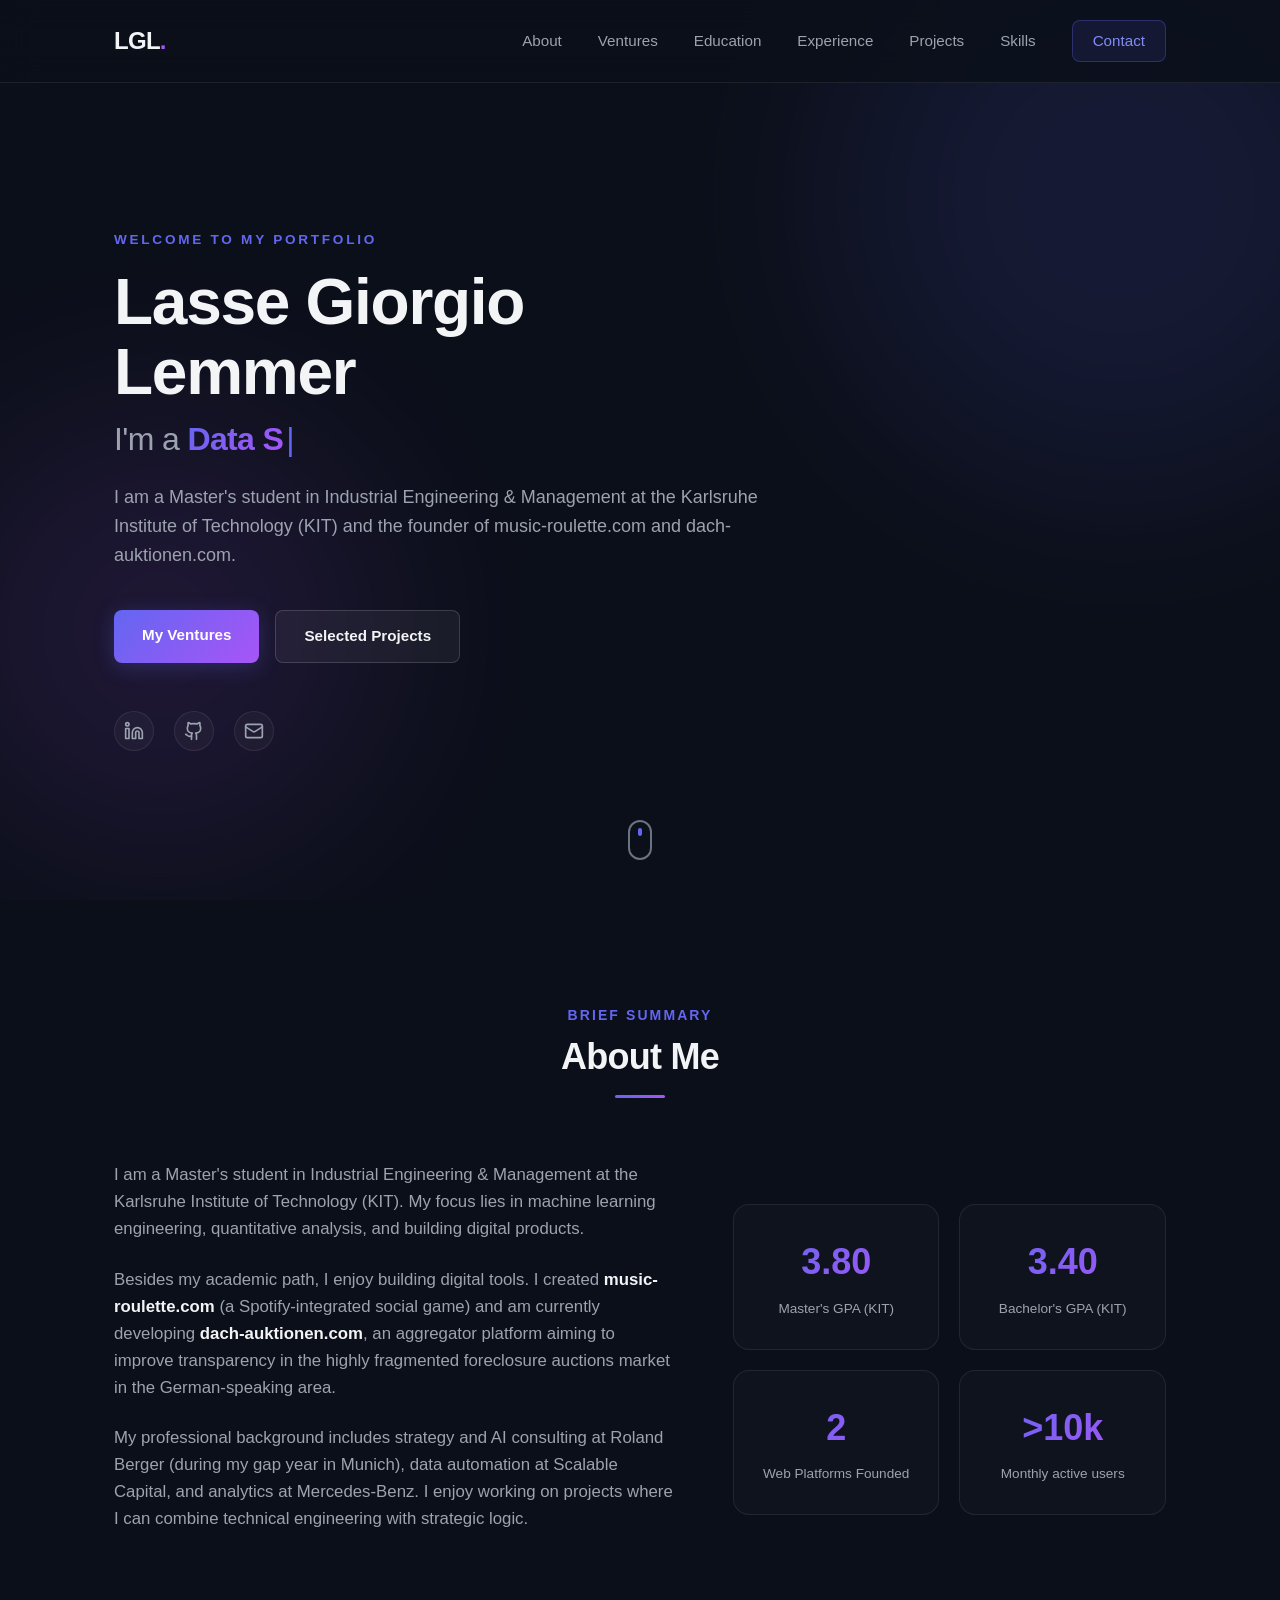
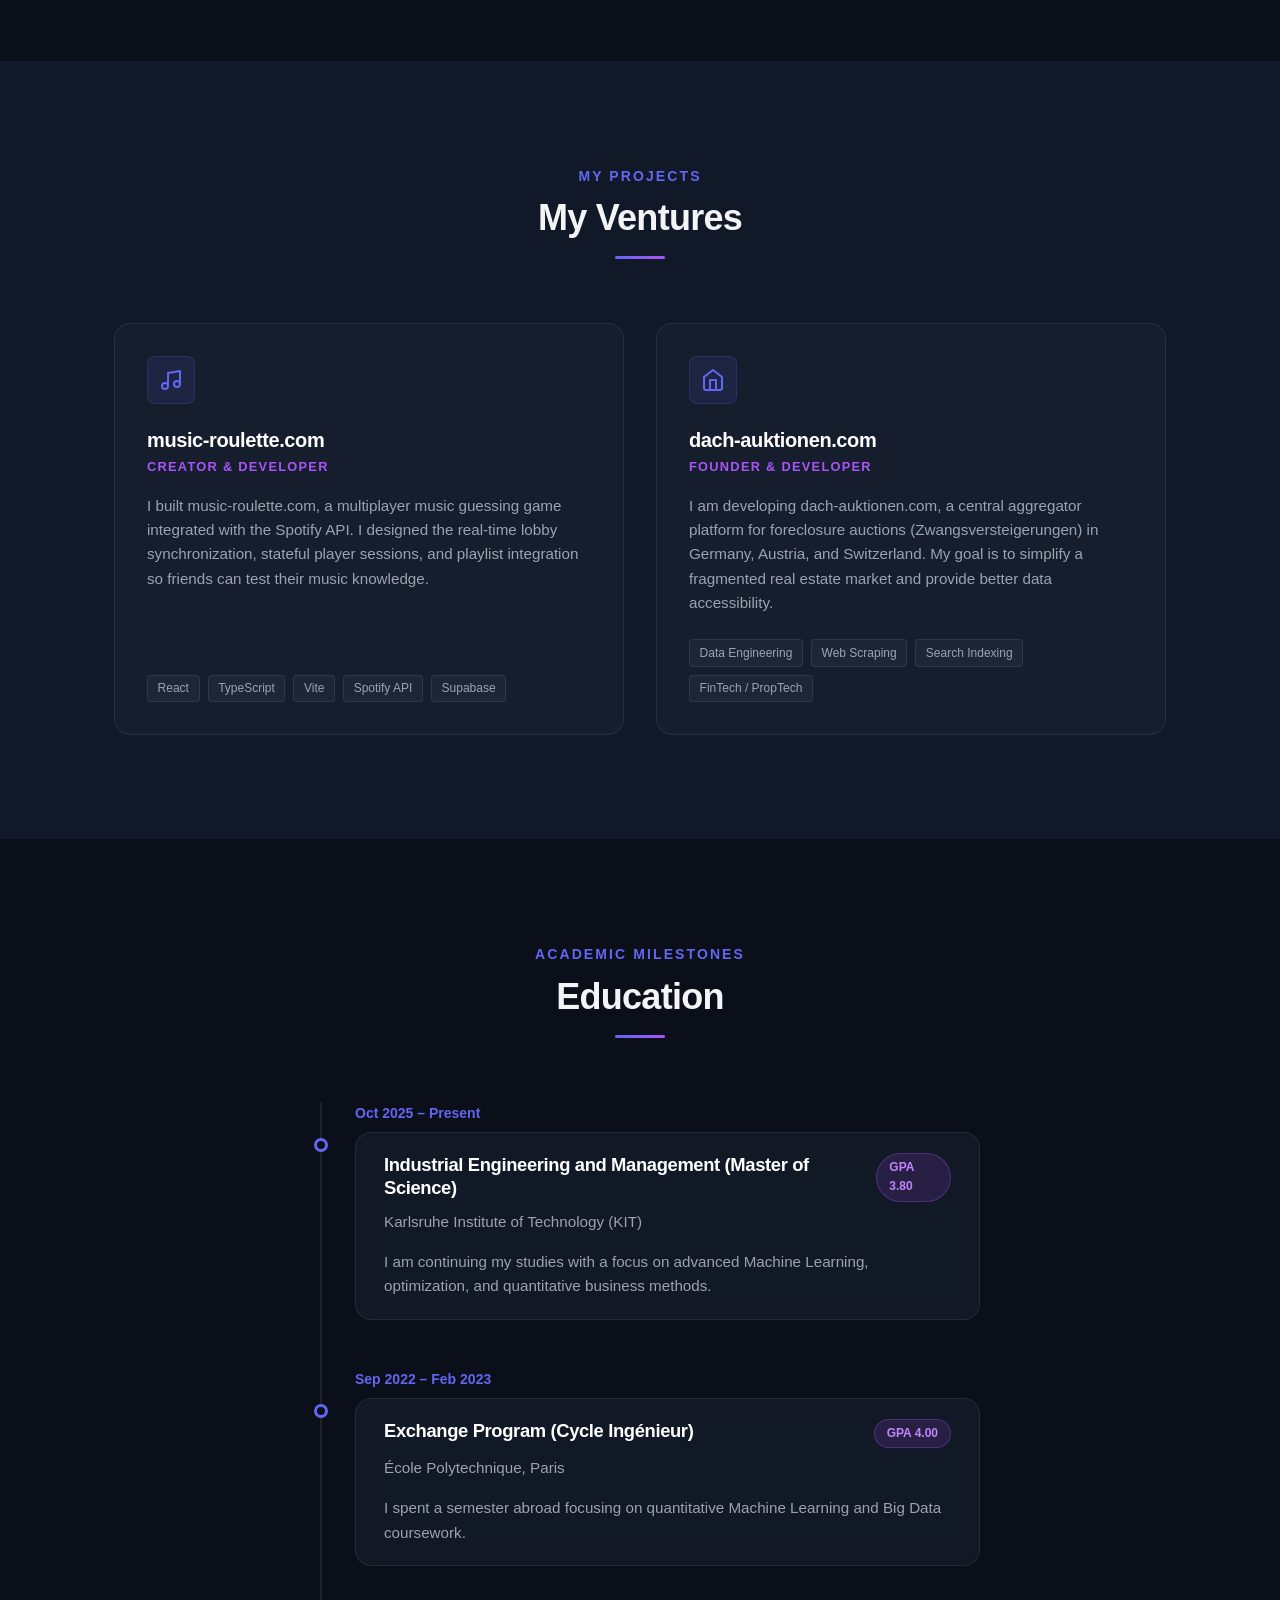
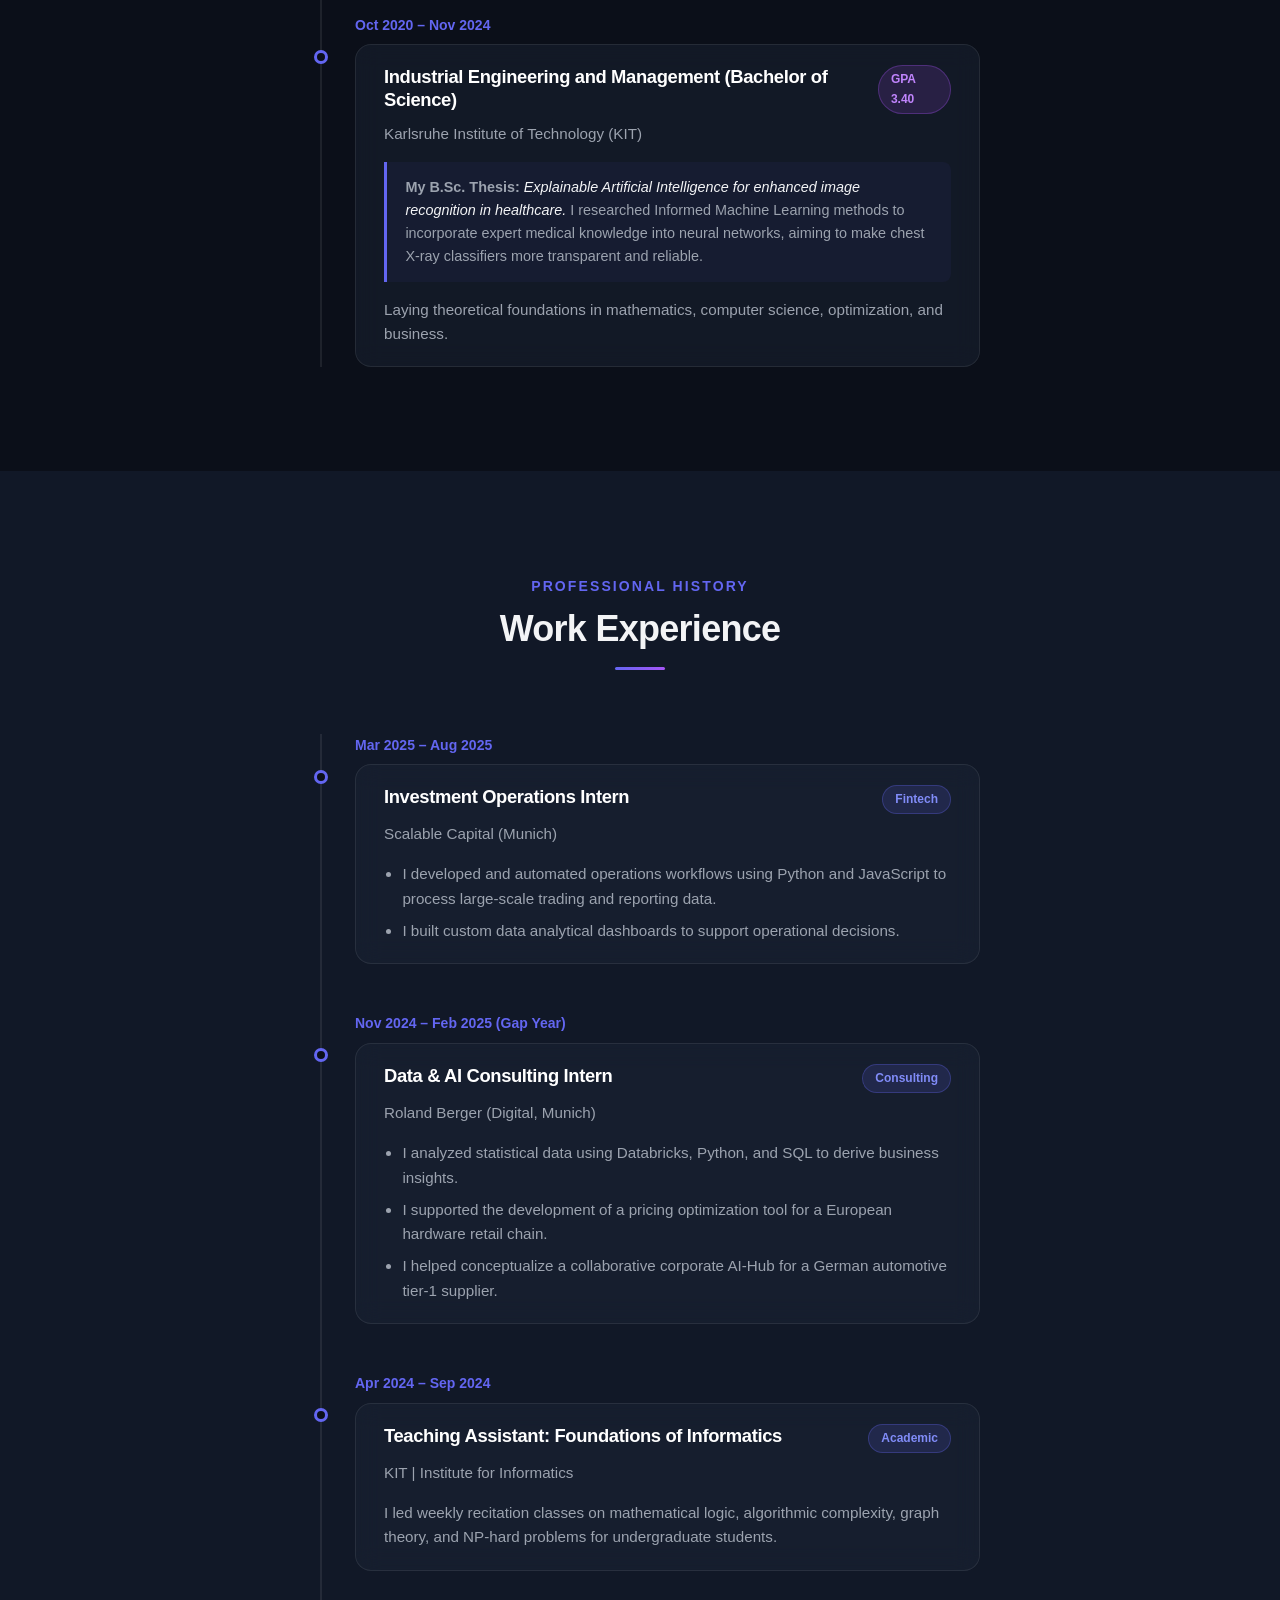
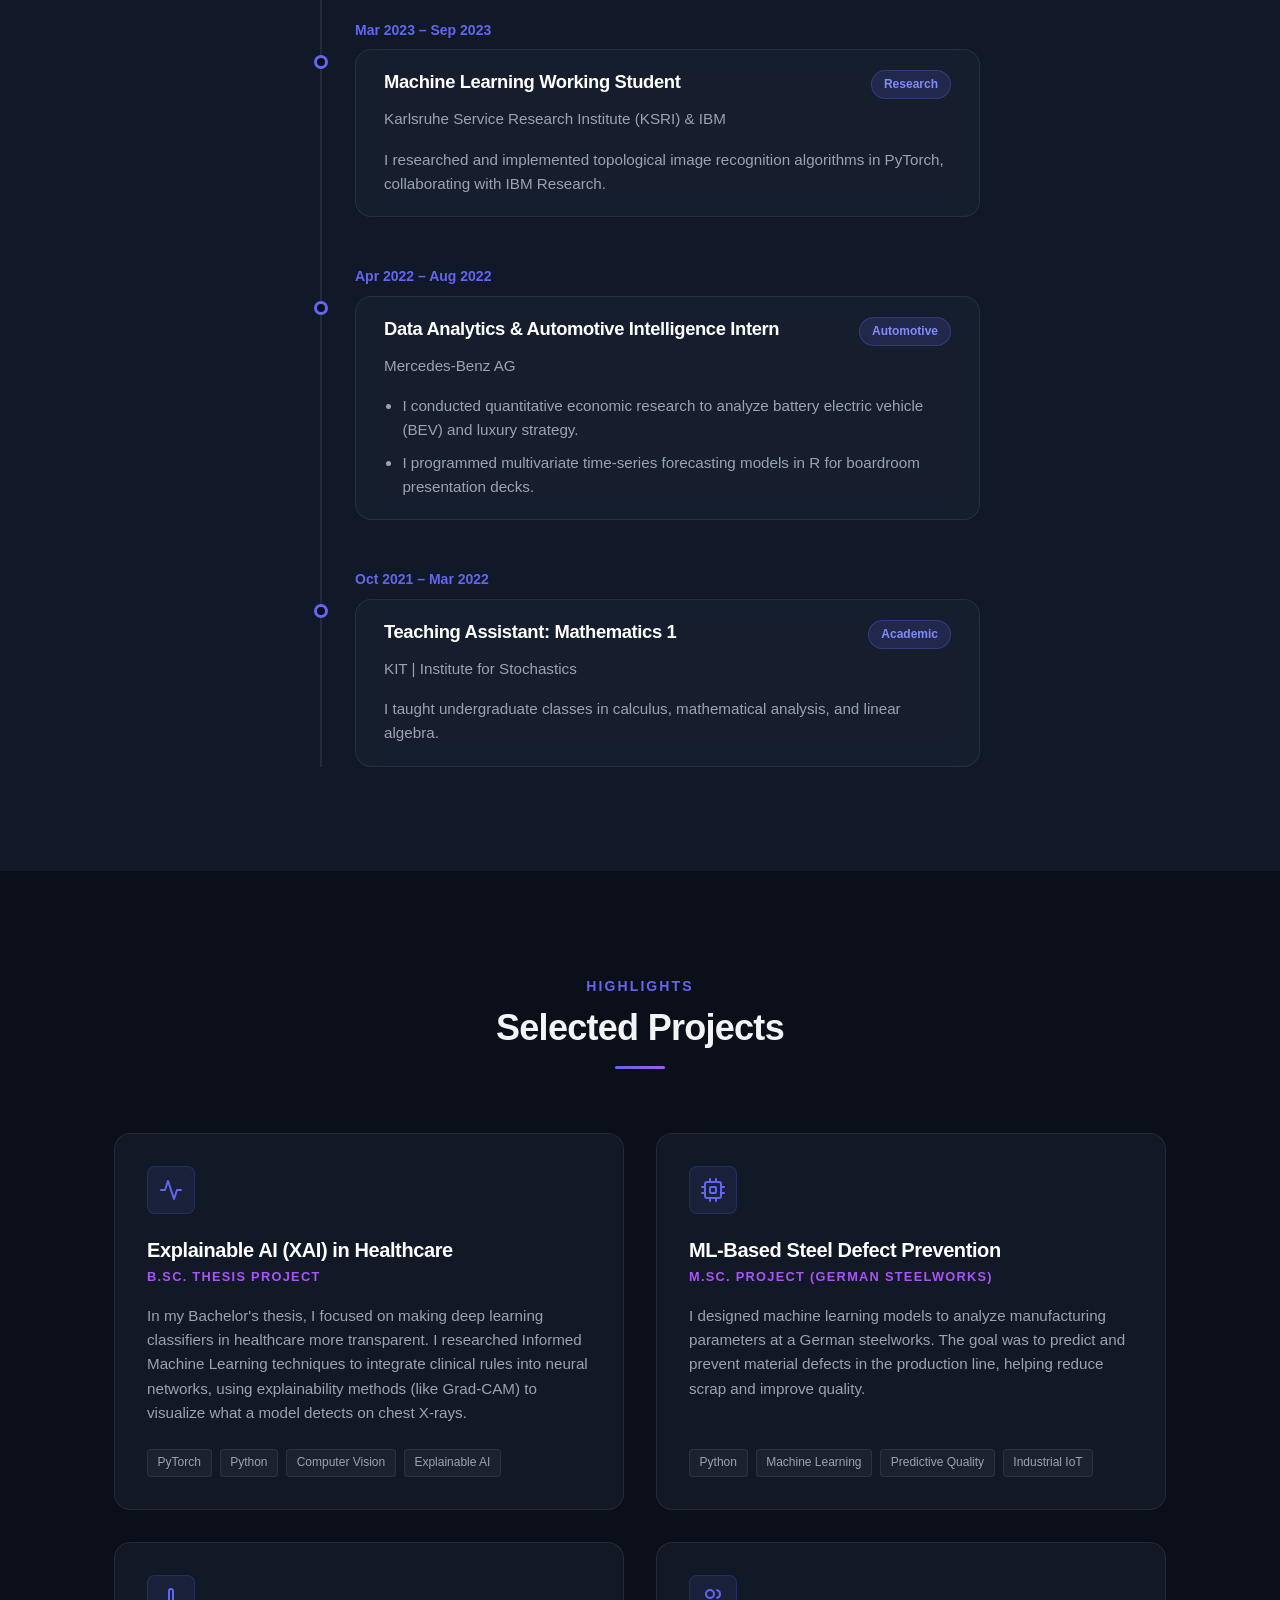
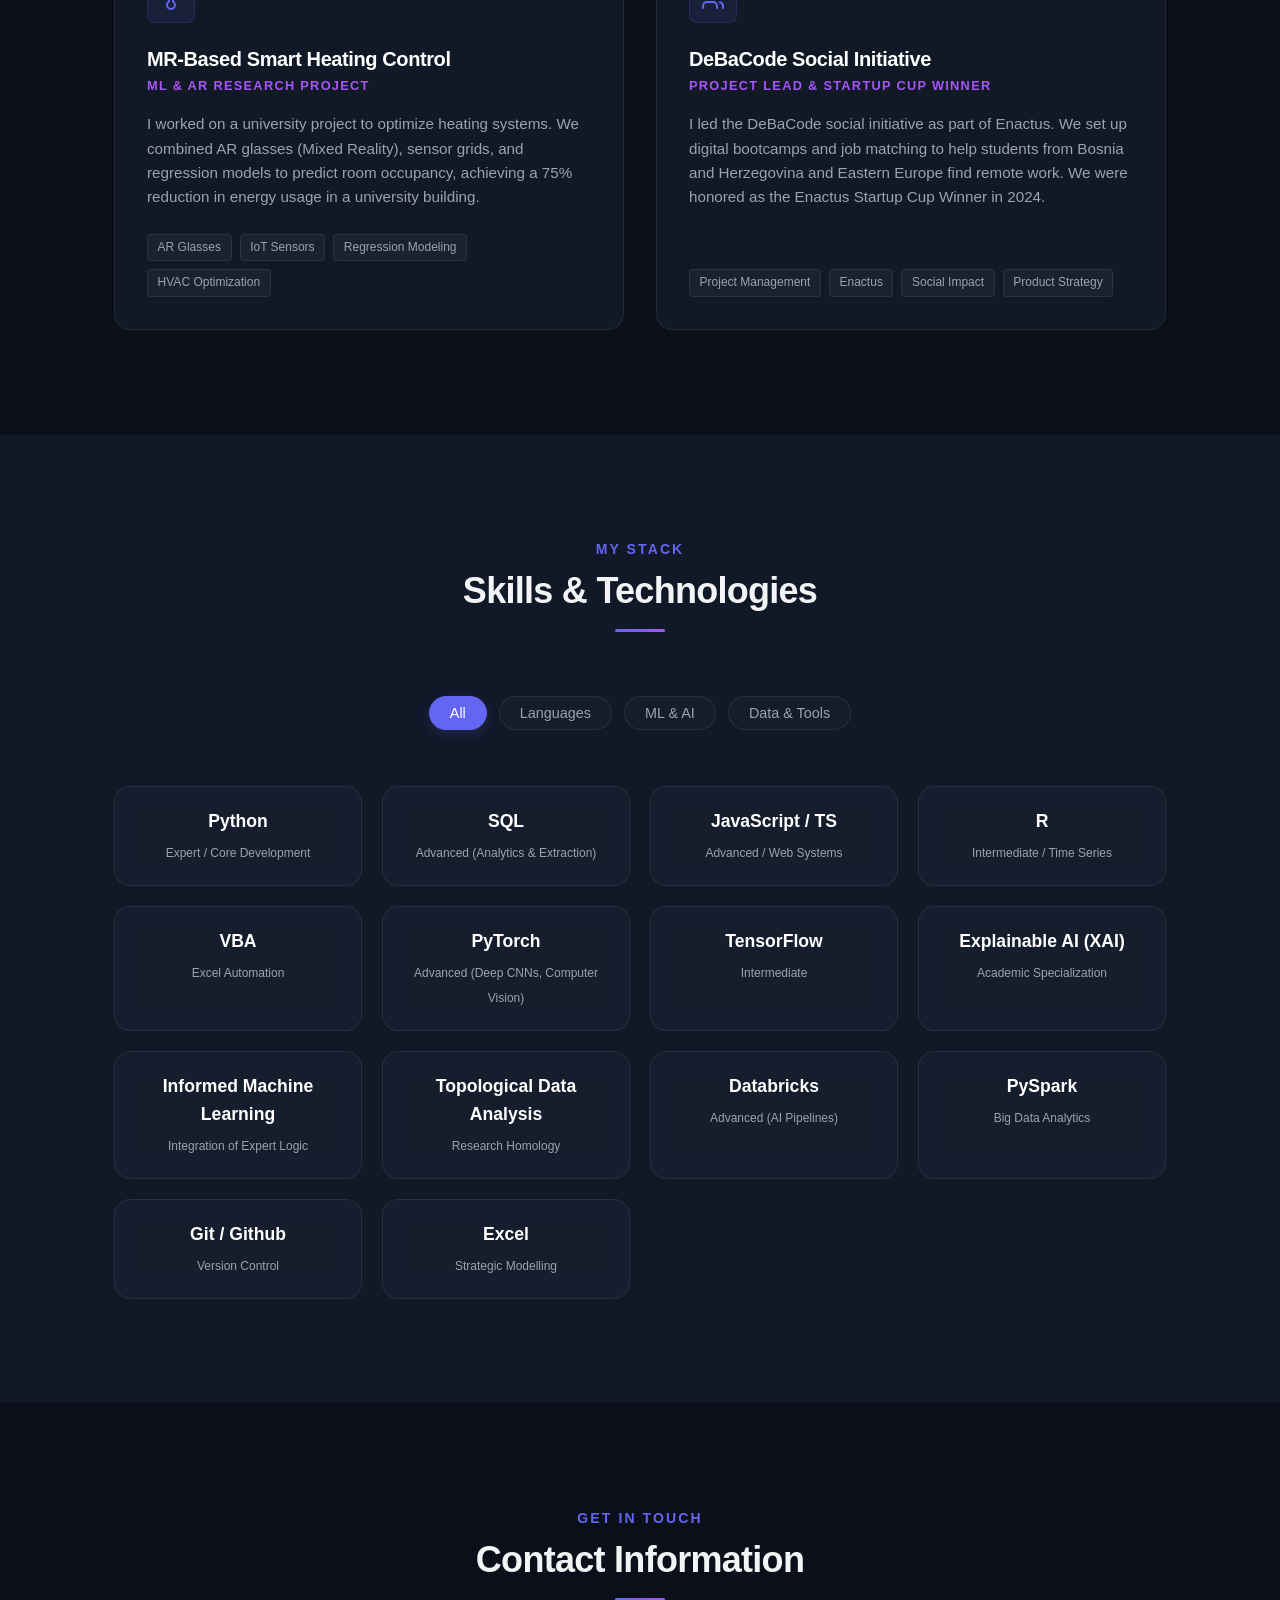
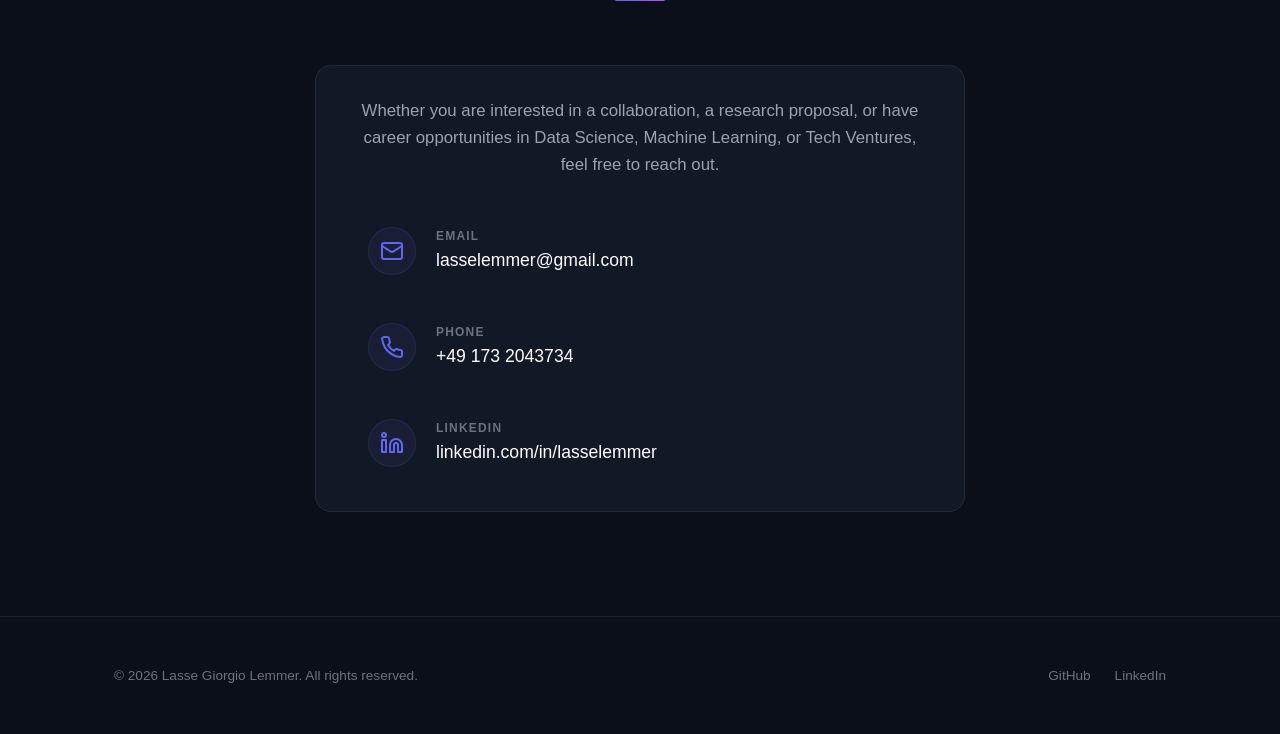
==== commit 4e81e52f: "style: restore original side-by-side projects grid and tighten timeline cards padding and width" ====
--- a/index.html
+++ b/index.html
@@ -207,277 +207,257 @@
 
         <!-- Ventures Section -->
         <section id="ventures" class="section bg-light-dark">
-            <div class="container scroll-reveal scrolly-section-container">
-                <div class="scrolly-text-column">
-                    <div class="section-header">
-                        <span class="subtitle">My Projects</span>
-                        <h2 class="title">My Ventures</h2>
-                        <div class="title-underline"></div>
-                    </div>
-
-                    <div class="ventures-list">
-                        <!-- Venture 1: music-roulette.com -->
-                        <div class="project-card card" data-scrolly-id="venture-music">
-                            
-                            <div class="project-icon-wrapper">
-                                <svg xmlns="http://www.w3.org/2000/svg" width="24" height="24" viewBox="0 0 24 24"
-                                    fill="none" stroke="currentColor" stroke-width="2" stroke-linecap="round"
-                                    stroke-linejoin="round" class="lucide lucide-music">
-                                    <path d="M9 18V5l12-2v13" />
-                                    <circle cx="6" cy="18" r="3" />
-                                    <circle cx="18" cy="16" r="3" />
-                                </svg>
-                            </div>
-                            <h3>music-roulette.com</h3>
-                            <p class="project-tag">Creator & Developer</p>
-                            <p class="project-desc">
-                                I built music-roulette.com, a multiplayer music guessing game integrated with the Spotify
-                                API. I designed the real-time lobby synchronization, stateful player sessions, and playlist
-                                integration so friends can test their music knowledge.
-                            </p>
-                            <div class="project-tech">
-                                <span>React</span>
-                                <span>TypeScript</span>
-                                <span>Vite</span>
-                                <span>Spotify API</span>
-                                <span>Supabase</span>
-                            </div>
-                        </div>
-
-                        <!-- Venture 2: dach-auktionen.com -->
-                        <div class="project-card card" data-scrolly-id="venture-dach">
-                            
-                            <div class="project-icon-wrapper">
-                                <svg xmlns="http://www.w3.org/2000/svg" width="24" height="24" viewBox="0 0 24 24"
-                                    fill="none" stroke="currentColor" stroke-width="2" stroke-linecap="round"
-                                    stroke-linejoin="round" class="lucide lucide-home">
-                                    <path d="m3 9 9-7 9 7v11a2 2 0 0 1-2 2H5a2 2 0 0 1-2-2z" />
-                                    <polyline points="9 22 9 12 15 12 15 22" />
-                                </svg>
-                            </div>
-                            <h3>dach-auktionen.com</h3>
-                            <p class="project-tag">Founder & Developer</p>
-                            <p class="project-desc">
-                                I am developing dach-auktionen.com, a central aggregator platform for foreclosure auctions
-                                (Zwangsversteigerungen) in Germany, Austria, and Switzerland. My goal is to simplify a
-                                fragmented real estate market and provide better data accessibility.
-                            </p>
-                            <div class="project-tech">
-                                <span>Data Engineering</span>
-                                <span>Web Scraping</span>
-                                <span>Search Indexing</span>
-                                <span>FinTech / PropTech</span>
-                            </div>
-                        </div>
-                    </div>
-                </div>
-                
+            <div class="container scroll-reveal">
+                <div class="section-header">
+                    <span class="subtitle">My Projects</span>
+                    <h2 class="title">My Ventures</h2>
+                    <div class="title-underline"></div>
+                </div>
+
+                <div class="projects-grid">
+                    <!-- Venture 1: music-roulette.com -->
+                    <div class="project-card card">
+                        <div class="project-icon-wrapper">
+                            <svg xmlns="http://www.w3.org/2000/svg" width="24" height="24" viewBox="0 0 24 24"
+                                fill="none" stroke="currentColor" stroke-width="2" stroke-linecap="round"
+                                stroke-linejoin="round" class="lucide lucide-music">
+                                <path d="M9 18V5l12-2v13" />
+                                <circle cx="6" cy="18" r="3" />
+                                <circle cx="18" cy="16" r="3" />
+                            </svg>
+                        </div>
+                        <h3>music-roulette.com</h3>
+                        <p class="project-tag">Creator & Developer</p>
+                        <p class="project-desc">
+                            I built music-roulette.com, a multiplayer music guessing game integrated with the Spotify
+                            API. I designed the real-time lobby synchronization, stateful player sessions, and playlist
+                            integration so friends can test their music knowledge.
+                        </p>
+                        <div class="project-tech">
+                            <span>React</span>
+                            <span>TypeScript</span>
+                            <span>Vite</span>
+                            <span>Spotify API</span>
+                            <span>Supabase</span>
+                        </div>
+                    </div>
+
+                    <!-- Venture 2: dach-auktionen.com -->
+                    <div class="project-card card">
+                        <div class="project-icon-wrapper">
+                            <svg xmlns="http://www.w3.org/2000/svg" width="24" height="24" viewBox="0 0 24 24"
+                                fill="none" stroke="currentColor" stroke-width="2" stroke-linecap="round"
+                                stroke-linejoin="round" class="lucide lucide-home">
+                                <path d="m3 9 9-7 9 7v11a2 2 0 0 1-2 2H5a2 2 0 0 1-2-2z" />
+                                <polyline points="9 22 9 12 15 12 15 22" />
+                            </svg>
+                        </div>
+                        <h3>dach-auktionen.com</h3>
+                        <p class="project-tag">Founder & Developer</p>
+                        <p class="project-desc">
+                            I am developing dach-auktionen.com, a central aggregator platform for foreclosure auctions
+                            (Zwangsversteigerungen) in Germany, Austria, and Switzerland. My goal is to simplify a
+                            fragmented real estate market and provide better data accessibility.
+                        </p>
+                        <div class="project-tech">
+                            <span>Data Engineering</span>
+                            <span>Web Scraping</span>
+                            <span>Search Indexing</span>
+                            <span>FinTech / PropTech</span>
+                        </div>
+                    </div>
+                </div>
             </div>
         </section>
 
         <!-- Education Section -->
         <section id="education" class="section">
-            <div class="container scroll-reveal scrolly-section-container">
-                <div class="scrolly-text-column">
-                    <div class="section-header">
-                        <span class="subtitle">Academic Milestones</span>
-                        <h2 class="title">Education</h2>
-                        <div class="title-underline"></div>
-                    </div>
-
-                    <div class="timeline">
-                        <!-- KIT Master -->
-                        <div class="timeline-item" data-scrolly-id="edu-kit-master">
-                            <div class="timeline-dot"></div>
-                            <div class="timeline-date">Oct 2025 – Present</div>
-                            <div class="timeline-content card">
-                                
-                                <div class="card-header-flex">
-                                    <h3>Industrial Engineering and Management (Master of Science)</h3>
-                                    <span class="badge badge-gpa">GPA 3.80</span>
-                                </div>
-                                <span class="institution">Karlsruhe Institute of Technology (KIT)</span>
-                                <p class="timeline-desc">
-                                    I am continuing my studies with a focus on advanced Machine Learning, optimization, and
-                                    quantitative business methods.
-                                </p>
-                            </div>
-                        </div>
-
-                        <!-- École Polytechnique Exchange -->
-                        <div class="timeline-item" data-scrolly-id="edu-polytechnique">
-                            <div class="timeline-dot"></div>
-                            <div class="timeline-date">Sep 2022 – Feb 2023</div>
-                            <div class="timeline-content card">
-                                
-                                <div class="card-header-flex">
-                                    <h3>Exchange Program (Cycle Ingénieur)</h3>
-                                    <span class="badge badge-gpa">GPA 4.00</span>
-                                </div>
-                                <span class="institution">École Polytechnique, Paris</span>
-                                <p class="timeline-desc">
-                                    I spent a semester abroad focusing on quantitative Machine Learning and Big Data
-                                    coursework.
-                                </p>
-                            </div>
-                        </div>
-
-                        <!-- KIT Bachelor -->
-                        <div class="timeline-item" data-scrolly-id="edu-kit-bachelor">
-                            <div class="timeline-dot"></div>
-                            <div class="timeline-date">Oct 2020 – Nov 2024</div>
-                            <div class="timeline-content card">
-                                
-                                <div class="card-header-flex">
-                                    <h3>Industrial Engineering and Management (Bachelor of Science)</h3>
-                                    <span class="badge badge-gpa">GPA 3.40</span>
-                                </div>
-                                <span class="institution">Karlsruhe Institute of Technology (KIT)</span>
-                                <div class="thesis-highlight">
-                                    <strong>My B.Sc. Thesis:</strong> <em>Explainable Artificial Intelligence for enhanced
-                                        image recognition in healthcare.</em> I researched Informed Machine Learning methods
-                                    to incorporate expert medical knowledge into neural networks, aiming to make chest X-ray
-                                    classifiers more transparent and reliable.
-                                </div>
-                                <p class="timeline-desc">
-                                    Laying theoretical foundations in mathematics, computer science, optimization, and
-                                    business.
-                                </p>
-                            </div>
-                        </div>
-                    </div>
-                </div>
-                
+            <div class="container scroll-reveal">
+                <div class="section-header">
+                    <span class="subtitle">Academic Milestones</span>
+                    <h2 class="title">Education</h2>
+                    <div class="title-underline"></div>
+                </div>
+
+                <div class="timeline">
+                    <!-- KIT Master -->
+                    <div class="timeline-item">
+                        <div class="timeline-dot"></div>
+                        <div class="timeline-date">Oct 2025 – Present</div>
+                        <div class="timeline-content card">
+                            <div class="card-header-flex">
+                                <h3>Industrial Engineering and Management (Master of Science)</h3>
+                                <span class="badge badge-gpa">GPA 3.80</span>
+                            </div>
+                            <span class="institution">Karlsruhe Institute of Technology (KIT)</span>
+                            <p class="timeline-desc">
+                                I am continuing my studies with a focus on advanced Machine Learning, optimization, and
+                                quantitative business methods.
+                            </p>
+                        </div>
+                    </div>
+
+                    <!-- École Polytechnique Exchange -->
+                    <div class="timeline-item">
+                        <div class="timeline-dot"></div>
+                        <div class="timeline-date">Sep 2022 – Feb 2023</div>
+                        <div class="timeline-content card">
+                            <div class="card-header-flex">
+                                <h3>Exchange Program (Cycle Ingénieur)</h3>
+                                <span class="badge badge-gpa">GPA 4.00</span>
+                            </div>
+                            <span class="institution">École Polytechnique, Paris</span>
+                            <p class="timeline-desc">
+                                I spent a semester abroad focusing on quantitative Machine Learning and Big Data
+                                coursework.
+                            </p>
+                        </div>
+                    </div>
+
+                    <!-- KIT Bachelor -->
+                    <div class="timeline-item">
+                        <div class="timeline-dot"></div>
+                        <div class="timeline-date">Oct 2020 – Nov 2024</div>
+                        <div class="timeline-content card">
+                            <div class="card-header-flex">
+                                <h3>Industrial Engineering and Management (Bachelor of Science)</h3>
+                                <span class="badge badge-gpa">GPA 3.40</span>
+                            </div>
+                            <span class="institution">Karlsruhe Institute of Technology (KIT)</span>
+                            <div class="thesis-highlight">
+                                <strong>My B.Sc. Thesis:</strong> <em>Explainable Artificial Intelligence for enhanced
+                                    image recognition in healthcare.</em> I researched Informed Machine Learning methods
+                                to incorporate expert medical knowledge into neural networks, aiming to make chest X-ray
+                                classifiers more transparent and reliable.
+                            </div>
+                            <p class="timeline-desc">
+                                Laying theoretical foundations in mathematics, computer science, optimization, and
+                                business.
+                            </p>
+                        </div>
+                    </div>
+                </div>
             </div>
         </section>
 
         <!-- Experience Section -->
         <section id="experience" class="section bg-light-dark">
-            <div class="container scroll-reveal scrolly-section-container">
-                <div class="scrolly-text-column">
-                    <div class="section-header">
-                        <span class="subtitle">Professional History</span>
-                        <h2 class="title">Work Experience</h2>
-                        <div class="title-underline"></div>
-                    </div>
-
-                    <div class="timeline">
-                        <!-- Scalable Capital -->
-                        <div class="timeline-item" data-scrolly-id="exp-scalable">
-                            <div class="timeline-dot"></div>
-                            <div class="timeline-date">Mar 2025 – Aug 2025</div>
-                            <div class="timeline-content card">
-                                
-                                <div class="card-header-flex">
-                                    <h3>Investment Operations Intern</h3>
-                                    <span class="badge badge-work">Fintech</span>
-                                </div>
-                                <span class="company">Scalable Capital (Munich)</span>
-                                <ul class="timeline-bullets">
-                                    <li>I developed and automated operations workflows using Python and JavaScript to
-                                        process large-scale trading and reporting data.</li>
-                                    <li>I built custom data analytical dashboards to support operational decisions.</li>
-                                </ul>
-                            </div>
-                        </div>
-
-                        <!-- Roland Berger -->
-                        <div class="timeline-item" data-scrolly-id="exp-roland">
-                            <div class="timeline-dot"></div>
-                            <div class="timeline-date">Nov 2024 – Feb 2025 (Gap Year)</div>
-                            <div class="timeline-content card">
-                                
-                                <div class="card-header-flex">
-                                    <h3>Data & AI Consulting Intern</h3>
-                                    <span class="badge badge-work">Consulting</span>
-                                </div>
-                                <span class="company">Roland Berger (Digital, Munich)</span>
-                                <ul class="timeline-bullets">
-                                    <li>I analyzed statistical data using Databricks, Python, and SQL to derive business
-                                        insights.</li>
-                                    <li>I supported the development of a pricing optimization tool for a European hardware
-                                        retail chain.</li>
-                                    <li>I helped conceptualize a collaborative corporate AI-Hub for a German automotive
-                                        tier-1 supplier.</li>
-                                </ul>
-                            </div>
-                        </div>
-
-                        <!-- Informatics Tutor -->
-                        <div class="timeline-item" data-scrolly-id="exp-informatics">
-                            <div class="timeline-dot"></div>
-                            <div class="timeline-date">Apr 2024 – Sep 2024</div>
-                            <div class="timeline-content card">
-                                
-                                <div class="card-header-flex">
-                                    <h3>Teaching Assistant: Foundations of Informatics</h3>
-                                    <span class="badge badge-work">Academic</span>
-                                </div>
-                                <span class="company">KIT | Institute for Informatics</span>
-                                <p class="timeline-desc">
-                                    I led weekly recitation classes on mathematical logic, algorithmic complexity, graph
-                                    theory, and NP-hard problems for undergraduate students.
-                                </p>
-                            </div>
-                        </div>
-
-                        <!-- KSRI Working Student -->
-                        <div class="timeline-item" data-scrolly-id="exp-ksri">
-                            <div class="timeline-dot"></div>
-                            <div class="timeline-date">Mar 2023 – Sep 2023</div>
-                            <div class="timeline-content card">
-                                
-                                <div class="card-header-flex">
-                                    <h3>Machine Learning Working Student</h3>
-                                    <span class="badge badge-work">Research</span>
-                                </div>
-                                <span class="company">Karlsruhe Service Research Institute (KSRI) & IBM</span>
-                                <p class="timeline-desc">
-                                    I researched and implemented topological image recognition algorithms in PyTorch,
-                                    collaborating with IBM Research.
-                                </p>
-                            </div>
-                        </div>
-
-                        <!-- Mercedes Benz -->
-                        <div class="timeline-item" data-scrolly-id="exp-mercedes">
-                            <div class="timeline-dot"></div>
-                            <div class="timeline-date">Apr 2022 – Aug 2022</div>
-                            <div class="timeline-content card">
-                                
-                                <div class="card-header-flex">
-                                    <h3>Data Analytics & Automotive Intelligence Intern</h3>
-                                    <span class="badge badge-work">Automotive</span>
-                                </div>
-                                <span class="company">Mercedes-Benz AG</span>
-                                <ul class="timeline-bullets">
-                                    <li>I conducted quantitative economic research to analyze battery electric vehicle (BEV)
-                                        and luxury strategy.</li>
-                                    <li>I programmed multivariate time-series forecasting models in R for boardroom
-                                        presentation decks.</li>
-                                </ul>
-                            </div>
-                        </div>
-
-                        <!-- Stochastics Tutor -->
-                        <div class="timeline-item" data-scrolly-id="exp-stochastics">
-                            <div class="timeline-dot"></div>
-                            <div class="timeline-date">Oct 2021 – Mar 2022</div>
-                            <div class="timeline-content card">
-                                
-                                <div class="card-header-flex">
-                                    <h3>Teaching Assistant: Mathematics 1</h3>
-                                    <span class="badge badge-work">Academic</span>
-                                </div>
-                                <span class="company">KIT | Institute for Stochastics</span>
-                                <p class="timeline-desc">
-                                    I taught undergraduate classes in calculus, mathematical analysis, and linear algebra.
-                                </p>
-                            </div>
-                        </div>
-                    </div>
-                </div>
-                
+            <div class="container scroll-reveal">
+                <div class="section-header">
+                    <span class="subtitle">Professional History</span>
+                    <h2 class="title">Work Experience</h2>
+                    <div class="title-underline"></div>
+                </div>
+
+                <div class="timeline">
+                    <!-- Scalable Capital -->
+                    <div class="timeline-item">
+                        <div class="timeline-dot"></div>
+                        <div class="timeline-date">Mar 2025 – Aug 2025</div>
+                        <div class="timeline-content card">
+                            <div class="card-header-flex">
+                                <h3>Investment Operations Intern</h3>
+                                <span class="badge badge-work">Fintech</span>
+                            </div>
+                            <span class="company">Scalable Capital (Munich)</span>
+                            <ul class="timeline-bullets">
+                                <li>I developed and automated operations workflows using Python and JavaScript to
+                                    process large-scale trading and reporting data.</li>
+                                <li>I built custom data analytical dashboards to support operational decisions.</li>
+                            </ul>
+                        </div>
+                    </div>
+
+                    <!-- Roland Berger -->
+                    <div class="timeline-item">
+                        <div class="timeline-dot"></div>
+                        <div class="timeline-date">Nov 2024 – Feb 2025 (Gap Year)</div>
+                        <div class="timeline-content card">
+                            <div class="card-header-flex">
+                                <h3>Data & AI Consulting Intern</h3>
+                                <span class="badge badge-work">Consulting</span>
+                            </div>
+                            <span class="company">Roland Berger (Digital, Munich)</span>
+                            <ul class="timeline-bullets">
+                                <li>I analyzed statistical data using Databricks, Python, and SQL to derive business
+                                    insights.</li>
+                                <li>I supported the development of a pricing optimization tool for a European hardware
+                                    retail chain.</li>
+                                <li>I helped conceptualize a collaborative corporate AI-Hub for a German automotive
+                                    tier-1 supplier.</li>
+                            </ul>
+                        </div>
+                    </div>
+
+                    <!-- Informatics Tutor -->
+                    <div class="timeline-item">
+                        <div class="timeline-dot"></div>
+                        <div class="timeline-date">Apr 2024 – Sep 2024</div>
+                        <div class="timeline-content card">
+                            <div class="card-header-flex">
+                                <h3>Teaching Assistant: Foundations of Informatics</h3>
+                                <span class="badge badge-work">Academic</span>
+                            </div>
+                            <span class="company">KIT | Institute for Informatics</span>
+                            <p class="timeline-desc">
+                                I led weekly recitation classes on mathematical logic, algorithmic complexity, graph
+                                theory, and NP-hard problems for undergraduate students.
+                            </p>
+                        </div>
+                    </div>
+
+                    <!-- KSRI Working Student -->
+                    <div class="timeline-item">
+                        <div class="timeline-dot"></div>
+                        <div class="timeline-date">Mar 2023 – Sep 2023</div>
+                        <div class="timeline-content card">
+                            <div class="card-header-flex">
+                                <h3>Machine Learning Working Student</h3>
+                                <span class="badge badge-work">Research</span>
+                            </div>
+                            <span class="company">Karlsruhe Service Research Institute (KSRI) & IBM</span>
+                            <p class="timeline-desc">
+                                I researched and implemented topological image recognition algorithms in PyTorch,
+                                collaborating with IBM Research.
+                            </p>
+                        </div>
+                    </div>
+
+                    <!-- Mercedes Benz -->
+                    <div class="timeline-item">
+                        <div class="timeline-dot"></div>
+                        <div class="timeline-date">Apr 2022 – Aug 2022</div>
+                        <div class="timeline-content card">
+                            <div class="card-header-flex">
+                                <h3>Data Analytics & Automotive Intelligence Intern</h3>
+                                <span class="badge badge-work">Automotive</span>
+                            </div>
+                            <span class="company">Mercedes-Benz AG</span>
+                            <ul class="timeline-bullets">
+                                <li>I conducted quantitative economic research to analyze battery electric vehicle (BEV)
+                                    and luxury strategy.</li>
+                                <li>I programmed multivariate time-series forecasting models in R for boardroom
+                                    presentation decks.</li>
+                            </ul>
+                        </div>
+                    </div>
+
+                    <!-- Stochastics Tutor -->
+                    <div class="timeline-item">
+                        <div class="timeline-dot"></div>
+                        <div class="timeline-date">Oct 2021 – Mar 2022</div>
+                        <div class="timeline-content card">
+                            <div class="card-header-flex">
+                                <h3>Teaching Assistant: Mathematics 1</h3>
+                                <span class="badge badge-work">Academic</span>
+                            </div>
+                            <span class="company">KIT | Institute for Stochastics</span>
+                            <p class="timeline-desc">
+                                I taught undergraduate classes in calculus, mathematical analysis, and linear algebra.
+                            </p>
+                        </div>
+                    </div>
+                </div>
             </div>
         </section>
 
--- a/styles.css
+++ b/styles.css
@@ -524,7 +524,7 @@
    ========================================================================== */
 .timeline {
     position: relative;
-    max-width: 800px;
+    max-width: 680px;
     margin: 0 auto;
 }
 
@@ -575,7 +575,7 @@
 }
 
 .timeline-content.card {
-    padding: 1.75rem 2rem;
+    padding: 1.25rem 1.75rem;
 }
 
 .card-header-flex {
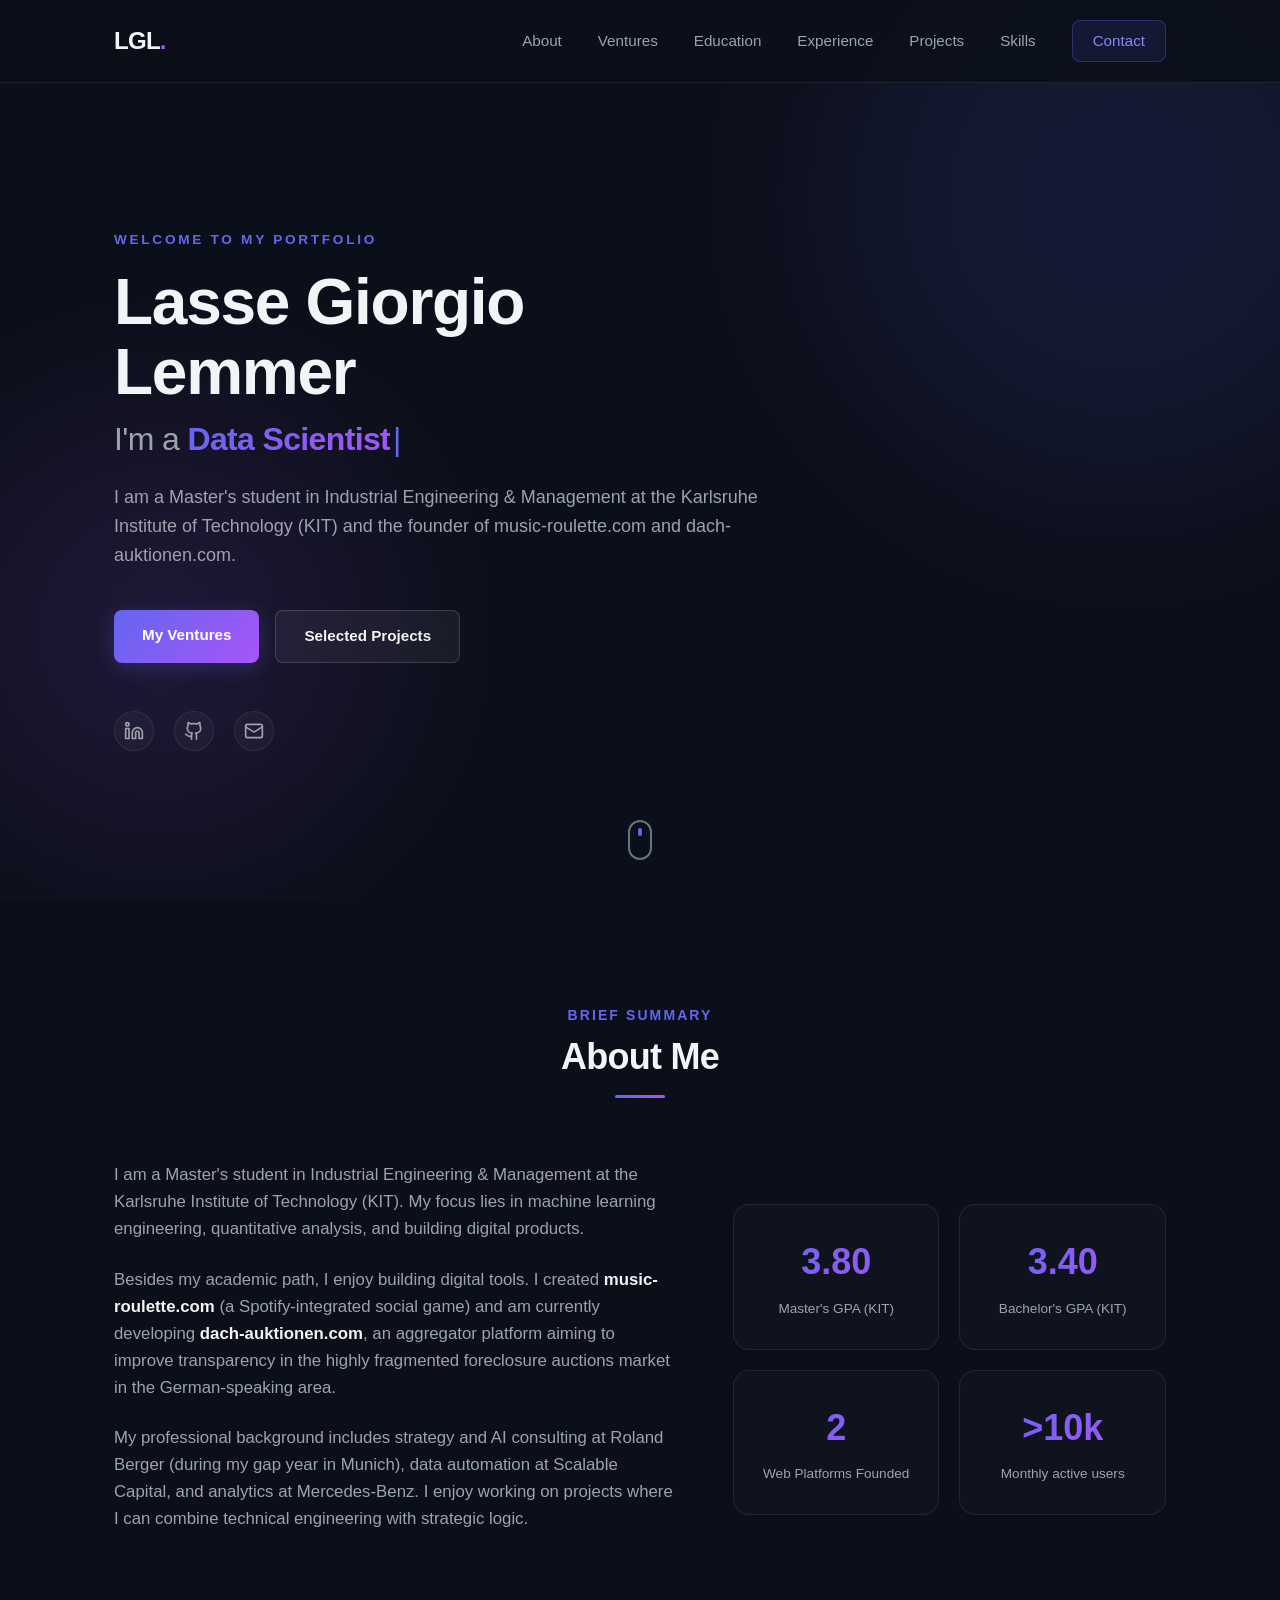
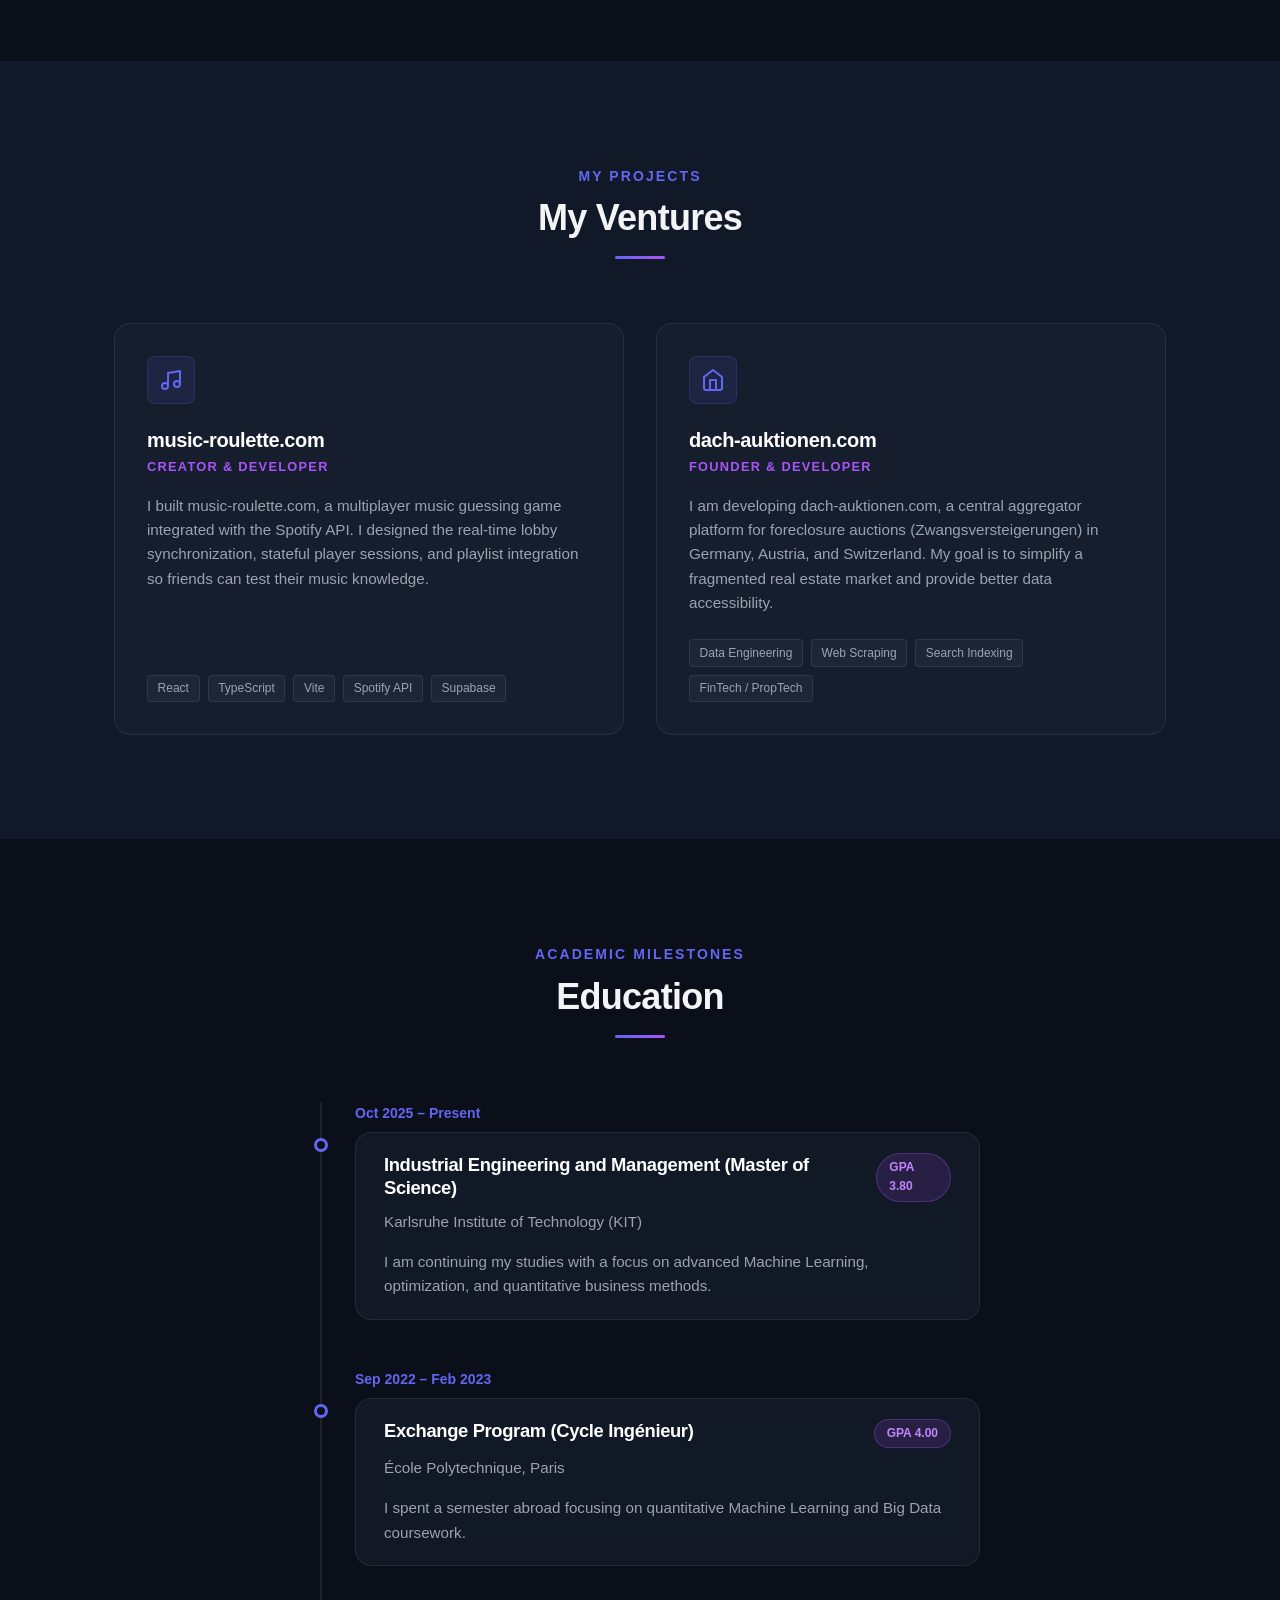
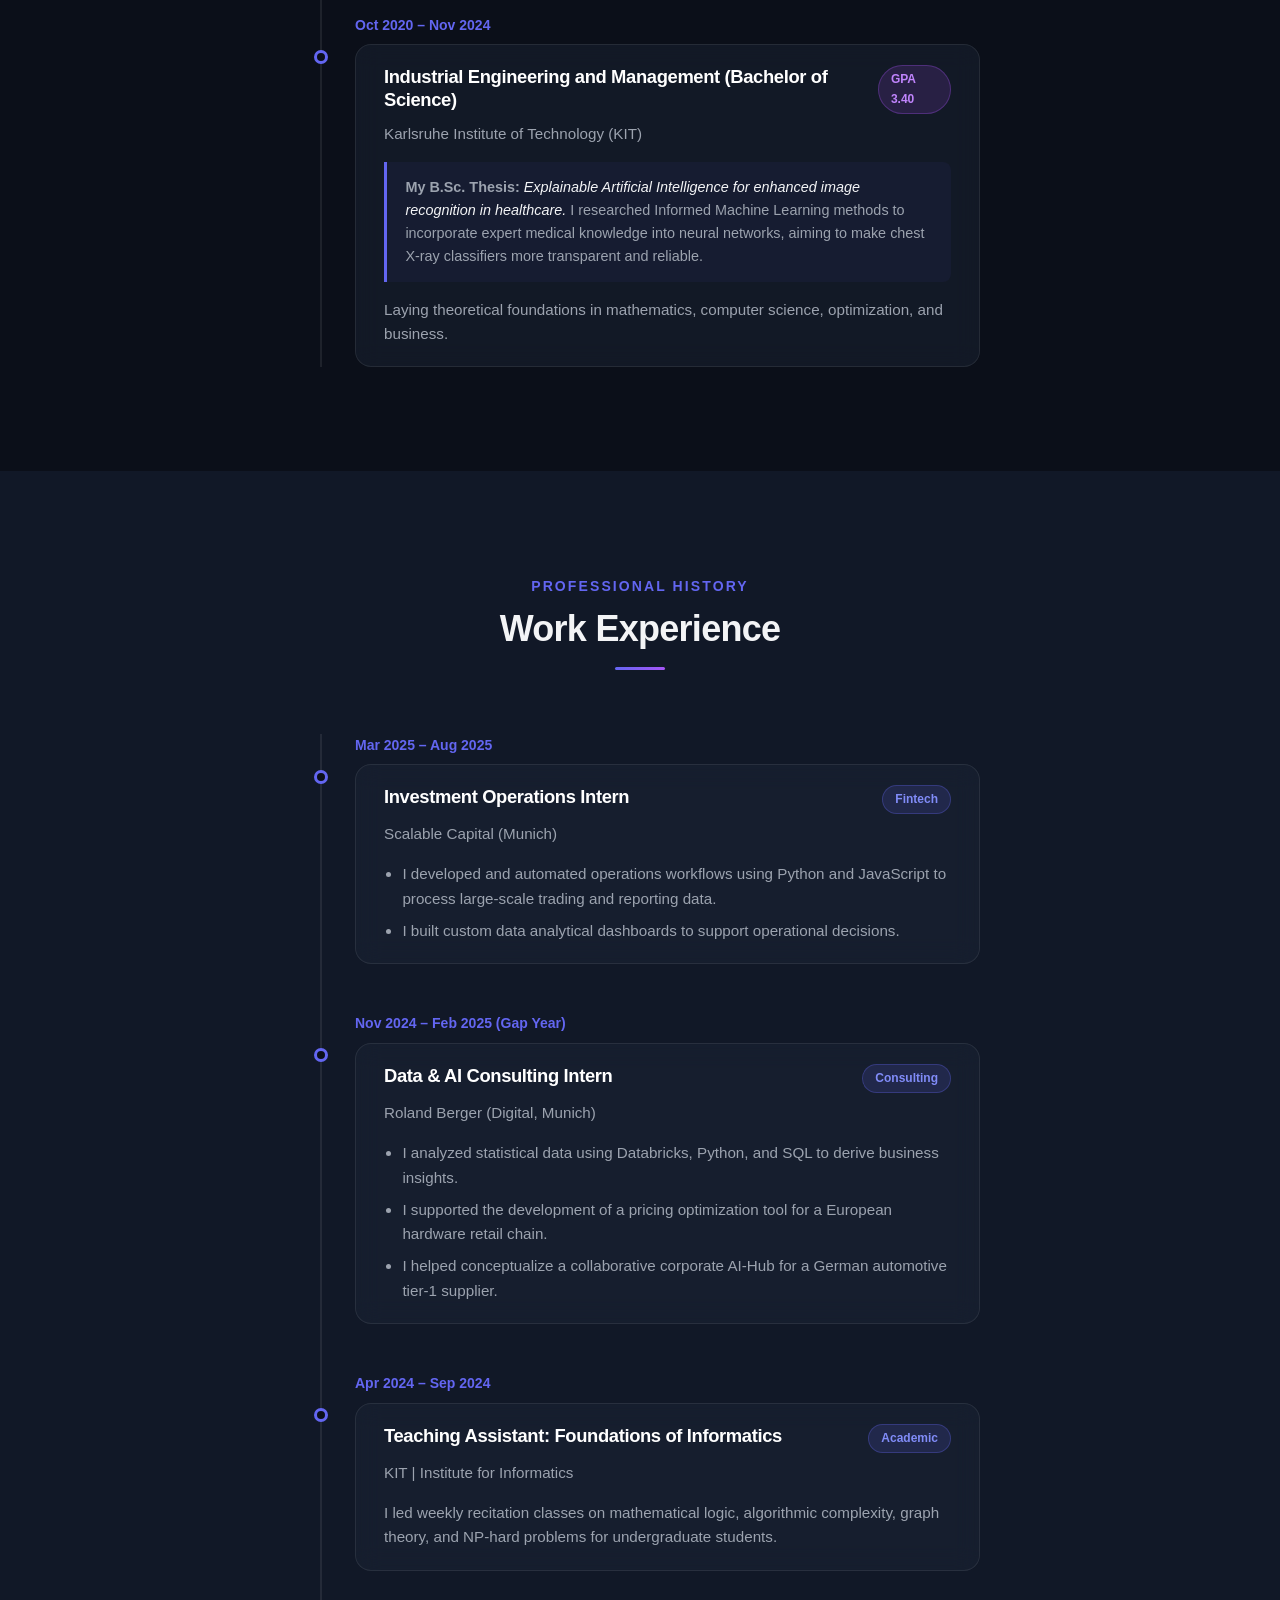
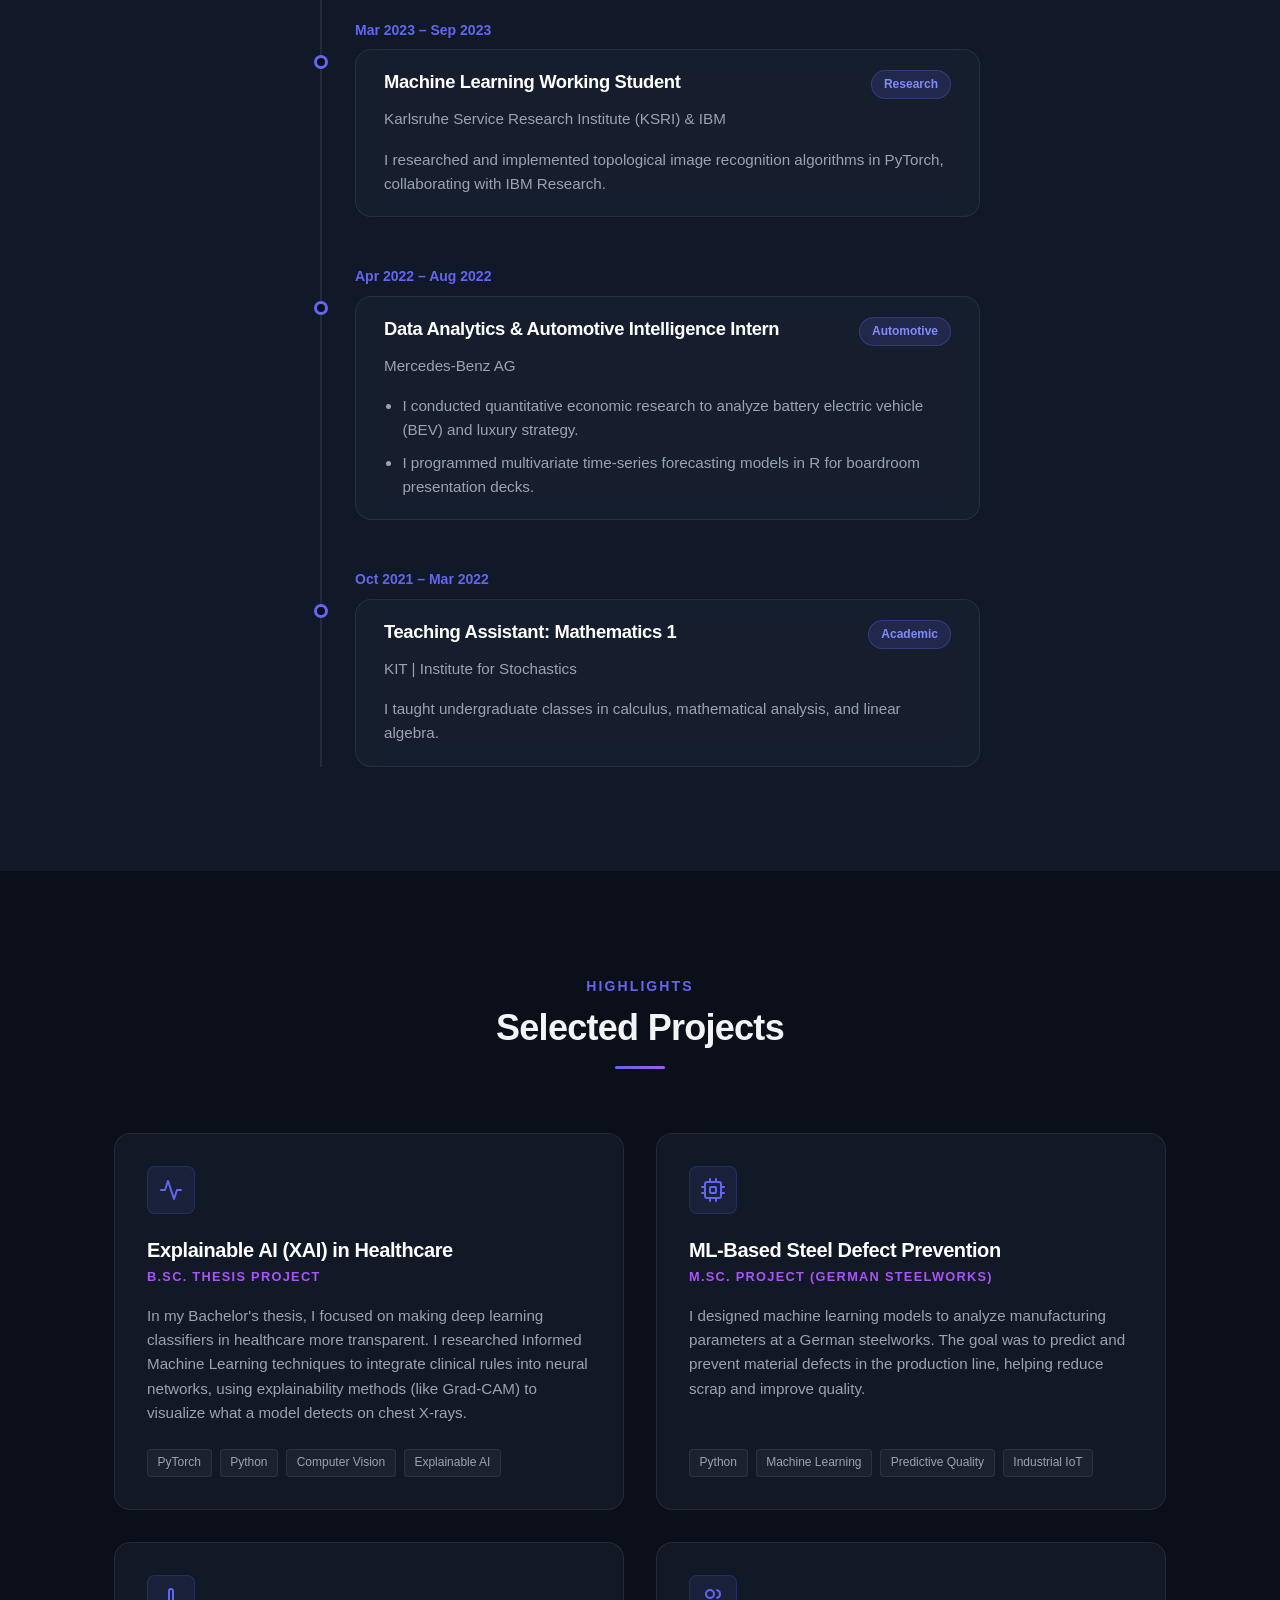
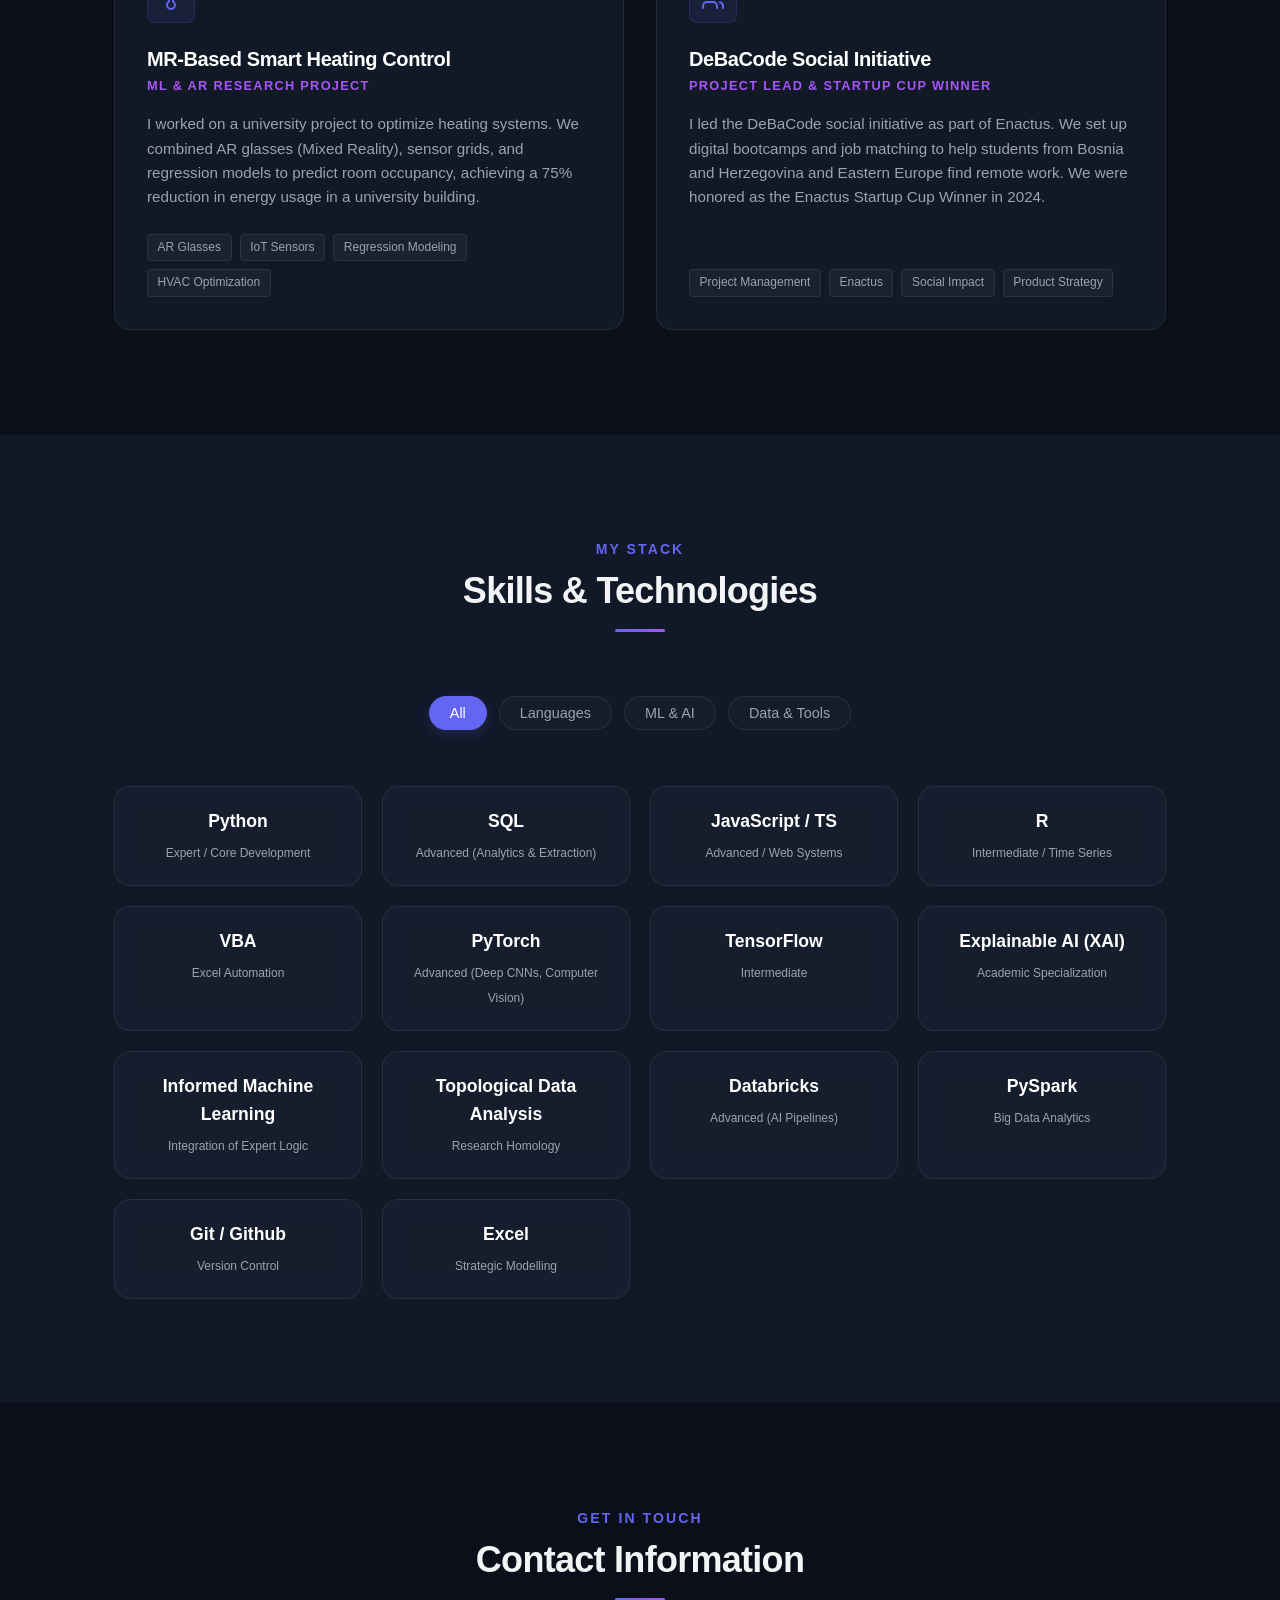
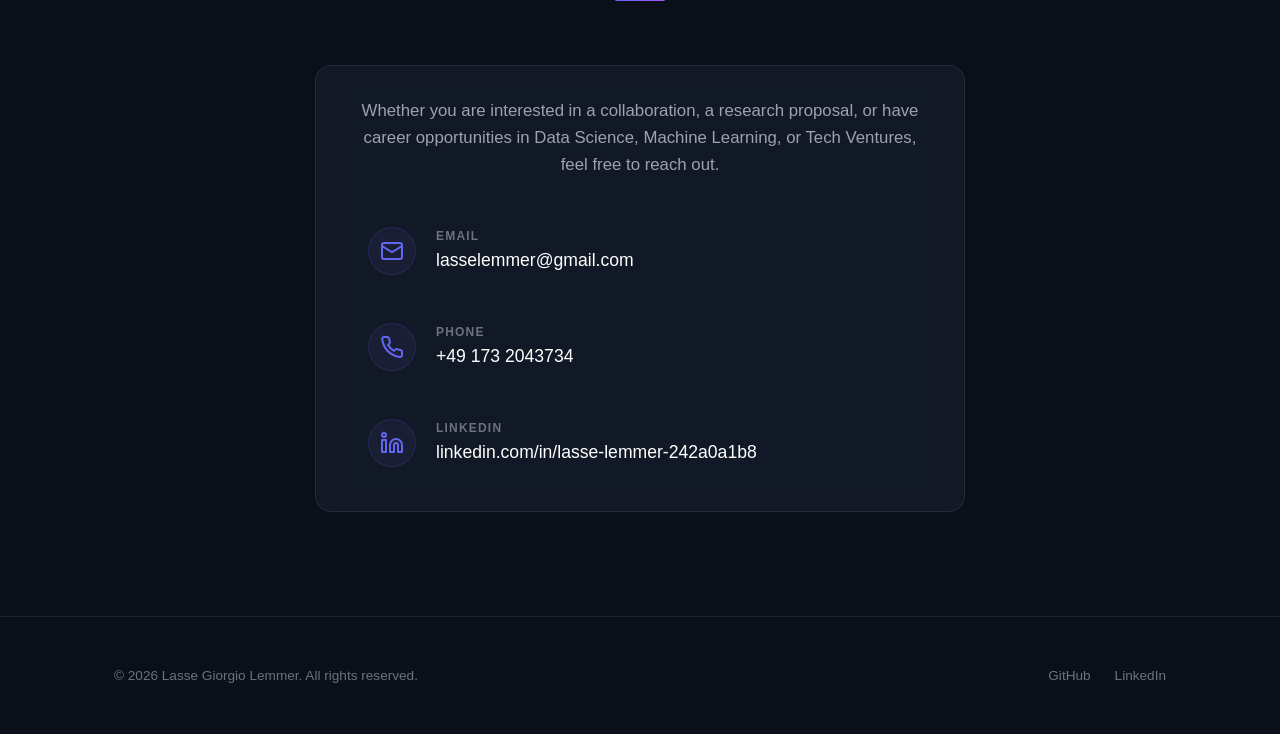
==== commit a82411d3: "seo: update LinkedIn and GitHub profile links to active accounts" ====
--- a/index.html
+++ b/index.html
@@ -30,8 +30,8 @@
       "additionalName": "Lasse Lemmer",
       "url": "https://lasle.github.io/",
       "sameAs": [
-        "https://github.com/lasselemmer",
-        "https://linkedin.com/in/lasselemmer"
+        "https://github.com/Lasle",
+        "https://www.linkedin.com/in/lasse-lemmer-242a0a1b8/"
       ],
       "jobTitle": "Data Scientist & Tech Founder",
       "worksFor": [
@@ -116,7 +116,7 @@
 
                     <!-- Social quick links -->
                     <div class="social-links">
-                        <a href="https://linkedin.com/in/lasselemmer" target="_blank" rel="noopener noreferrer"
+                        <a href="https://www.linkedin.com/in/lasse-lemmer-242a0a1b8/" target="_blank" rel="noopener noreferrer"
                             aria-label="LinkedIn Profile" id="linkedin-hero">
                             <svg xmlns="http://www.w3.org/2000/svg" width="20" height="20" viewBox="0 0 24 24"
                                 fill="none" stroke="currentColor" stroke-width="2" stroke-linecap="round"
@@ -127,7 +127,7 @@
                                 <circle cx="4" cy="4" r="2" />
                             </svg>
                         </a>
-                        <a href="https://github.com/lasselemmer" target="_blank" rel="noopener noreferrer"
+                        <a href="https://github.com/Lasle" target="_blank" rel="noopener noreferrer"
                             aria-label="GitHub Profile" id="github-hero">
                             <svg xmlns="http://www.w3.org/2000/svg" width="20" height="20" viewBox="0 0 24 24"
                                 fill="none" stroke="currentColor" stroke-width="2" stroke-linecap="round"
@@ -729,9 +729,9 @@
                                 </div>
                                 <div class="contact-info-text">
                                     <span class="label">LinkedIn</span>
-                                    <a href="https://linkedin.com/in/lasselemmer" target="_blank"
-                                        rel="noopener noreferrer" class="value"
-                                        id="linkedin-contact">linkedin.com/in/lasselemmer</a>
+                                     <a href="https://www.linkedin.com/in/lasse-lemmer-242a0a1b8/" target="_blank"
+                                         rel="noopener noreferrer" class="value"
+                                         id="linkedin-contact">linkedin.com/in/lasse-lemmer-242a0a1b8</a>
                                 </div>
                             </div>
                         </div>
@@ -746,8 +746,8 @@
         <div class="container footer-container">
             <p class="copyright">&copy; 2026 Lasse Giorgio Lemmer. All rights reserved.</p>
             <div class="footer-links">
-                <a href="https://github.com/lasselemmer" target="_blank" rel="noopener noreferrer">GitHub</a>
-                <a href="https://linkedin.com/in/lasselemmer" target="_blank" rel="noopener noreferrer">LinkedIn</a>
+                <a href="https://github.com/Lasle" target="_blank" rel="noopener noreferrer">GitHub</a>
+                <a href="https://www.linkedin.com/in/lasse-lemmer-242a0a1b8/" target="_blank" rel="noopener noreferrer">LinkedIn</a>
             </div>
         </div>
     </footer>
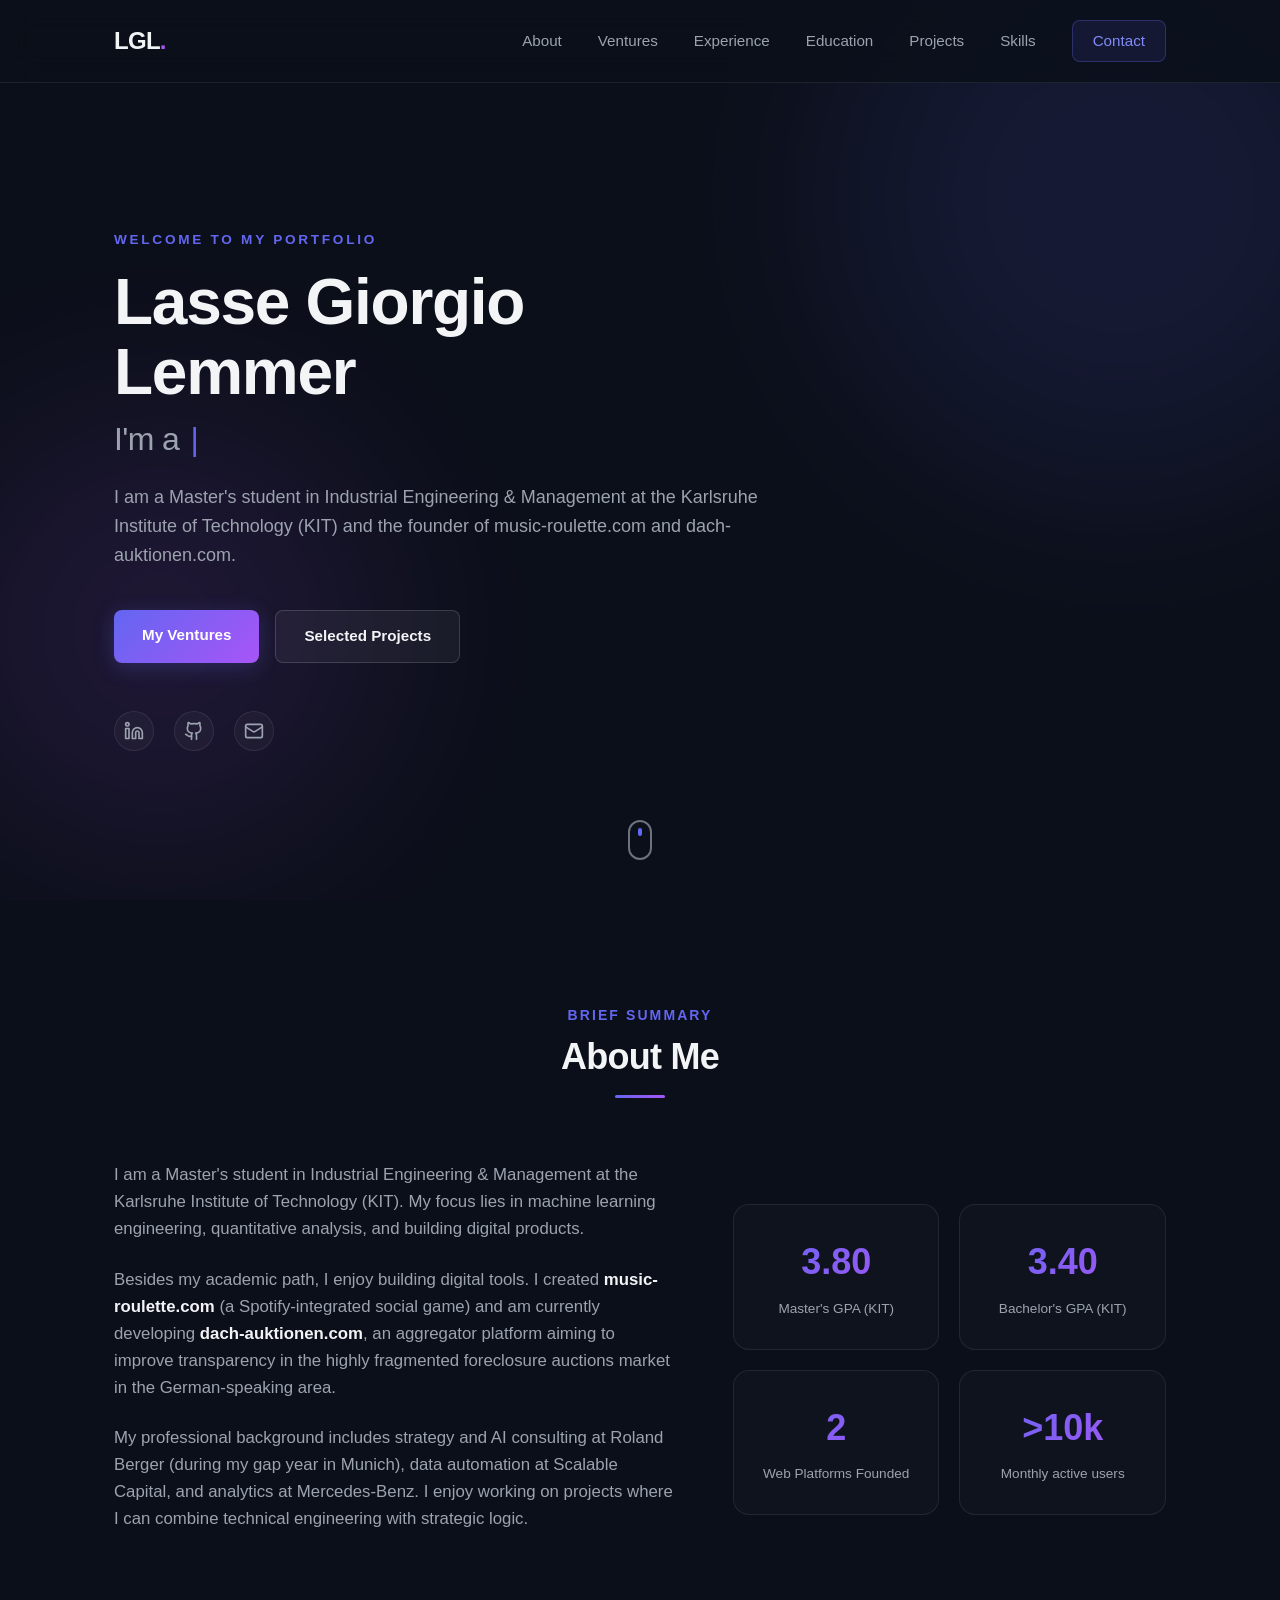
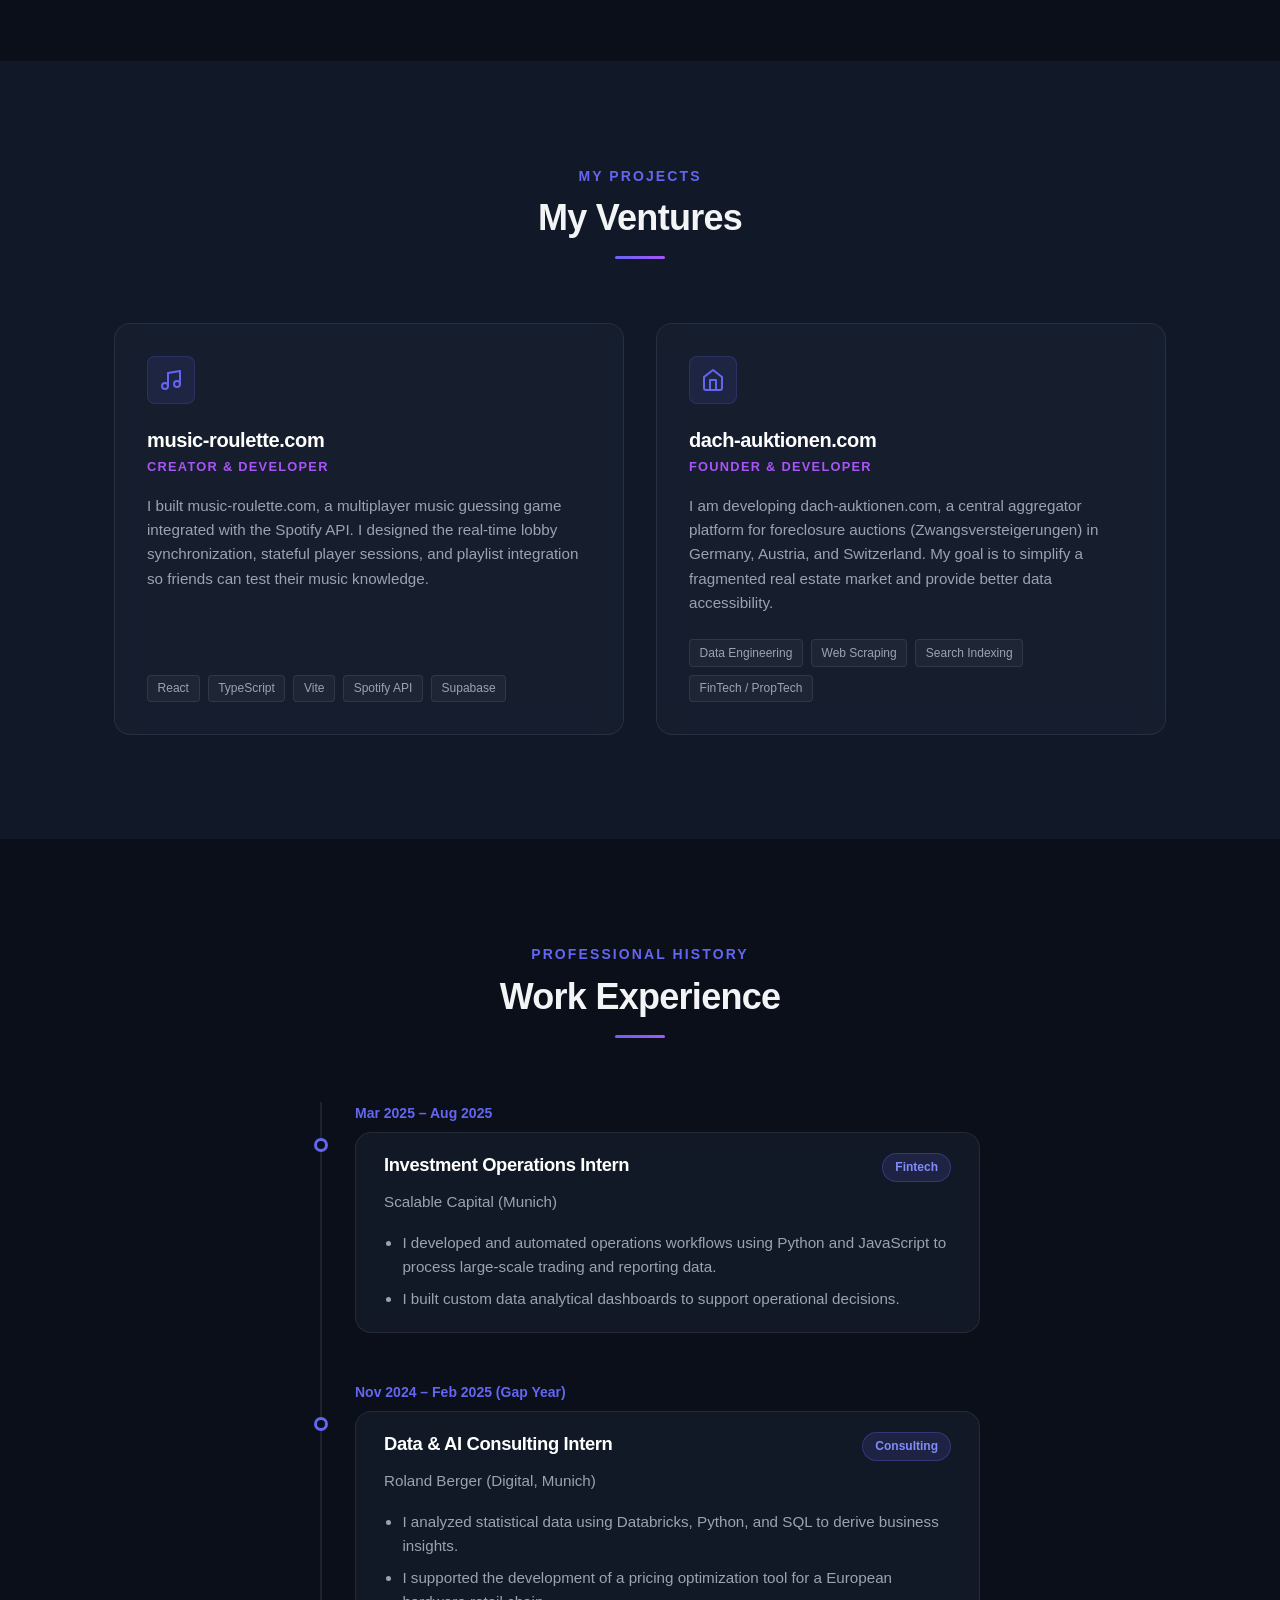
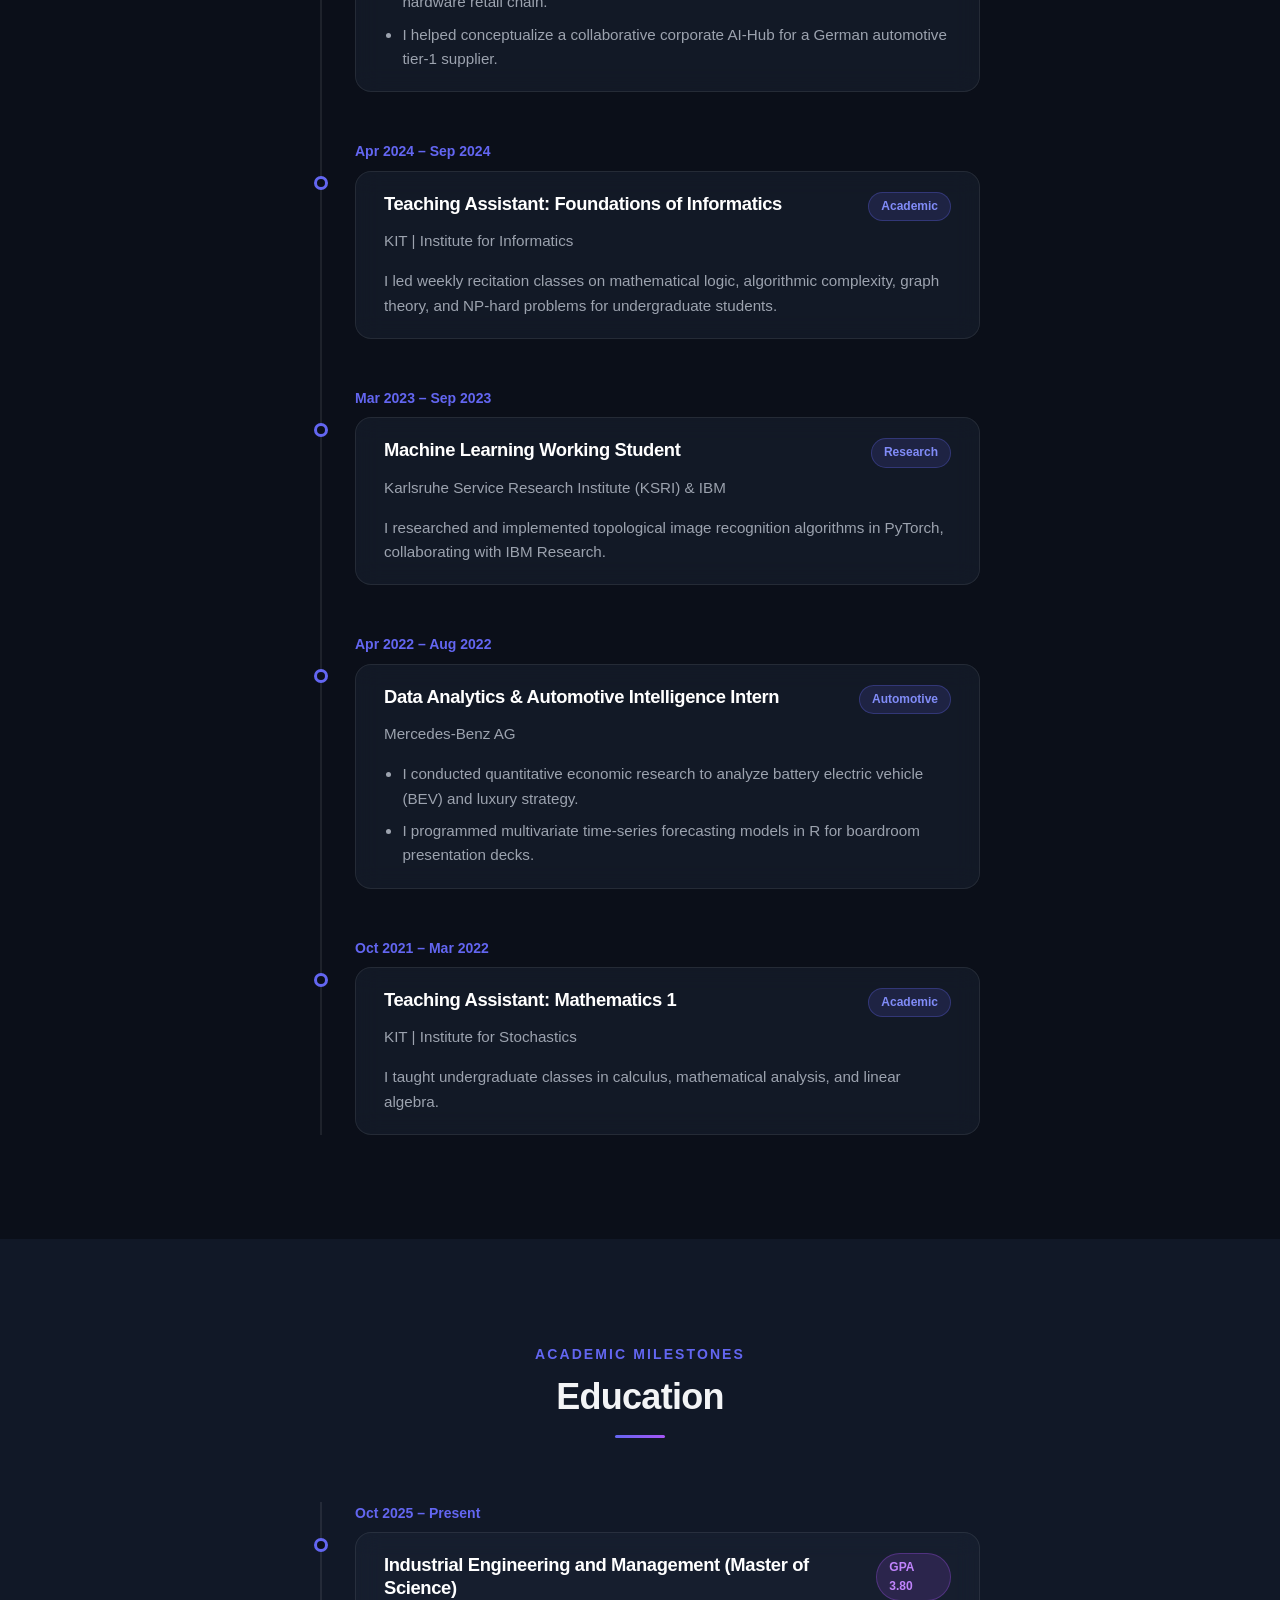
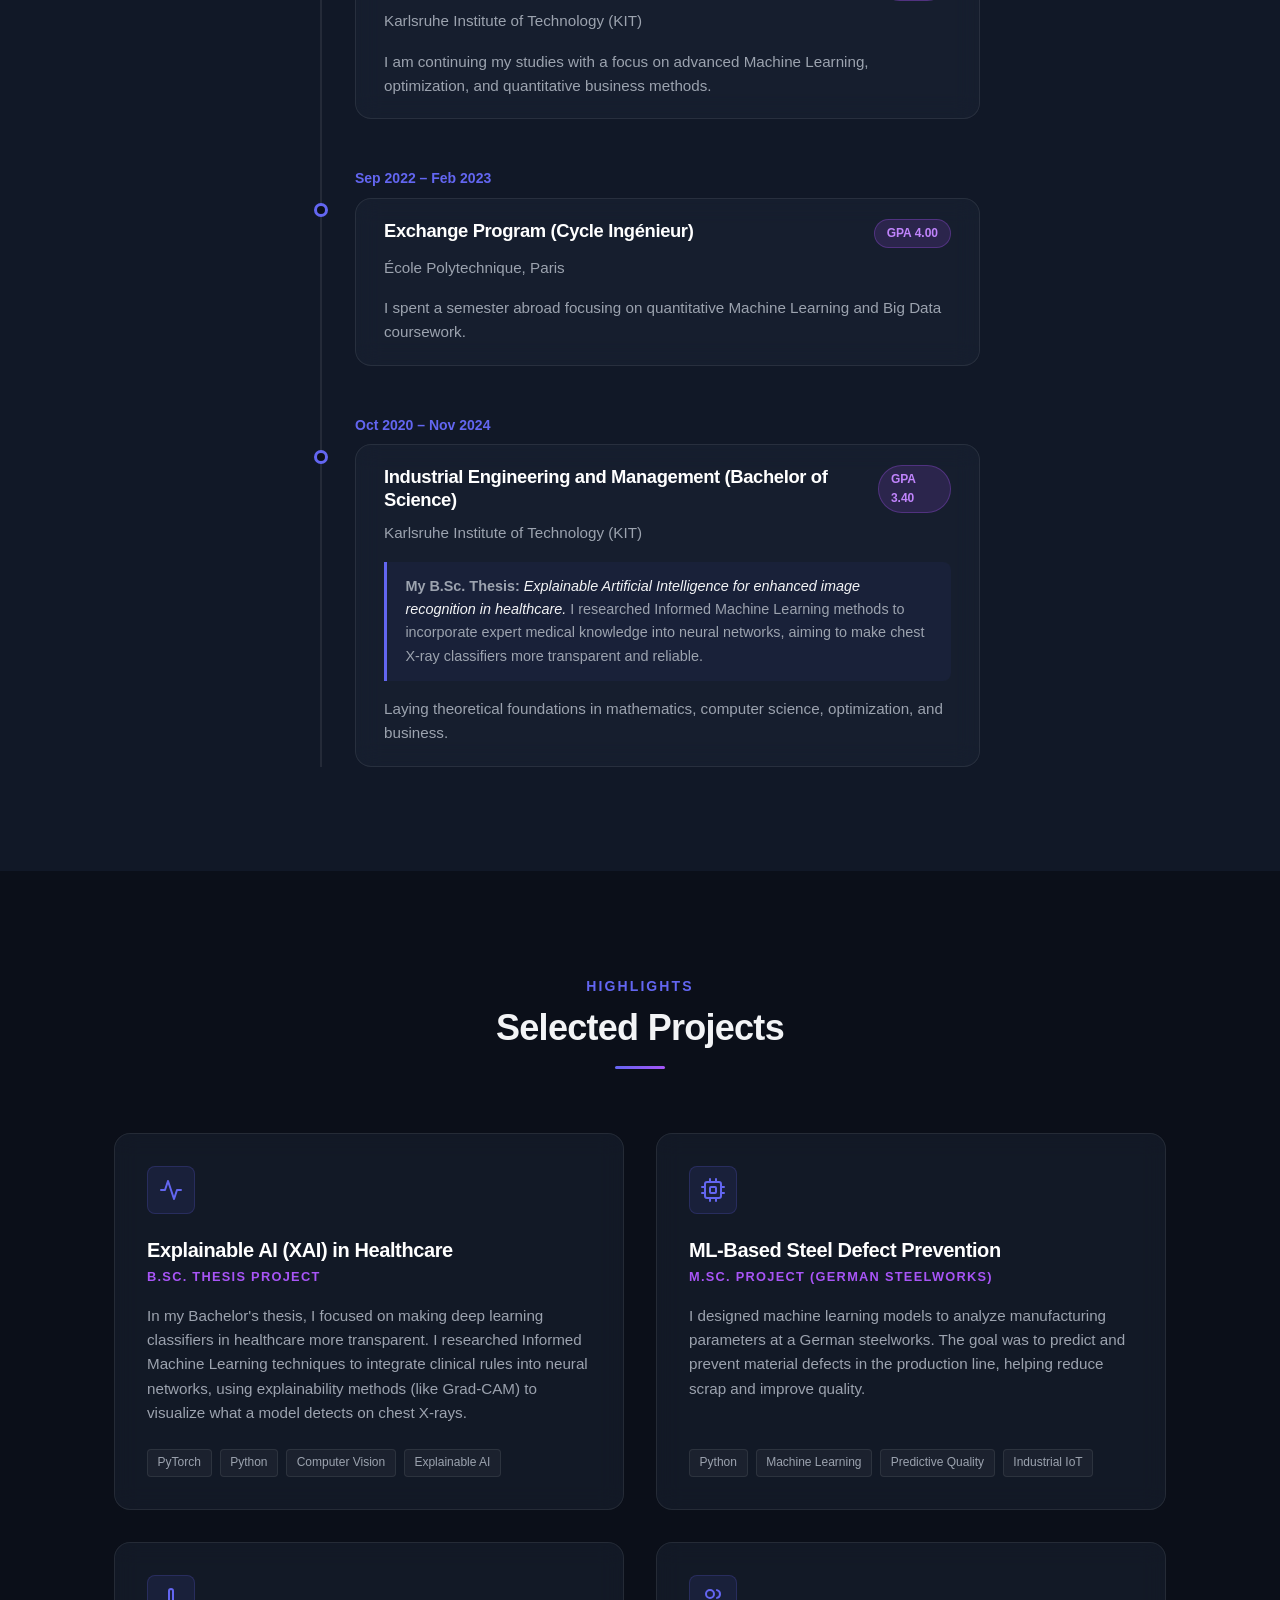
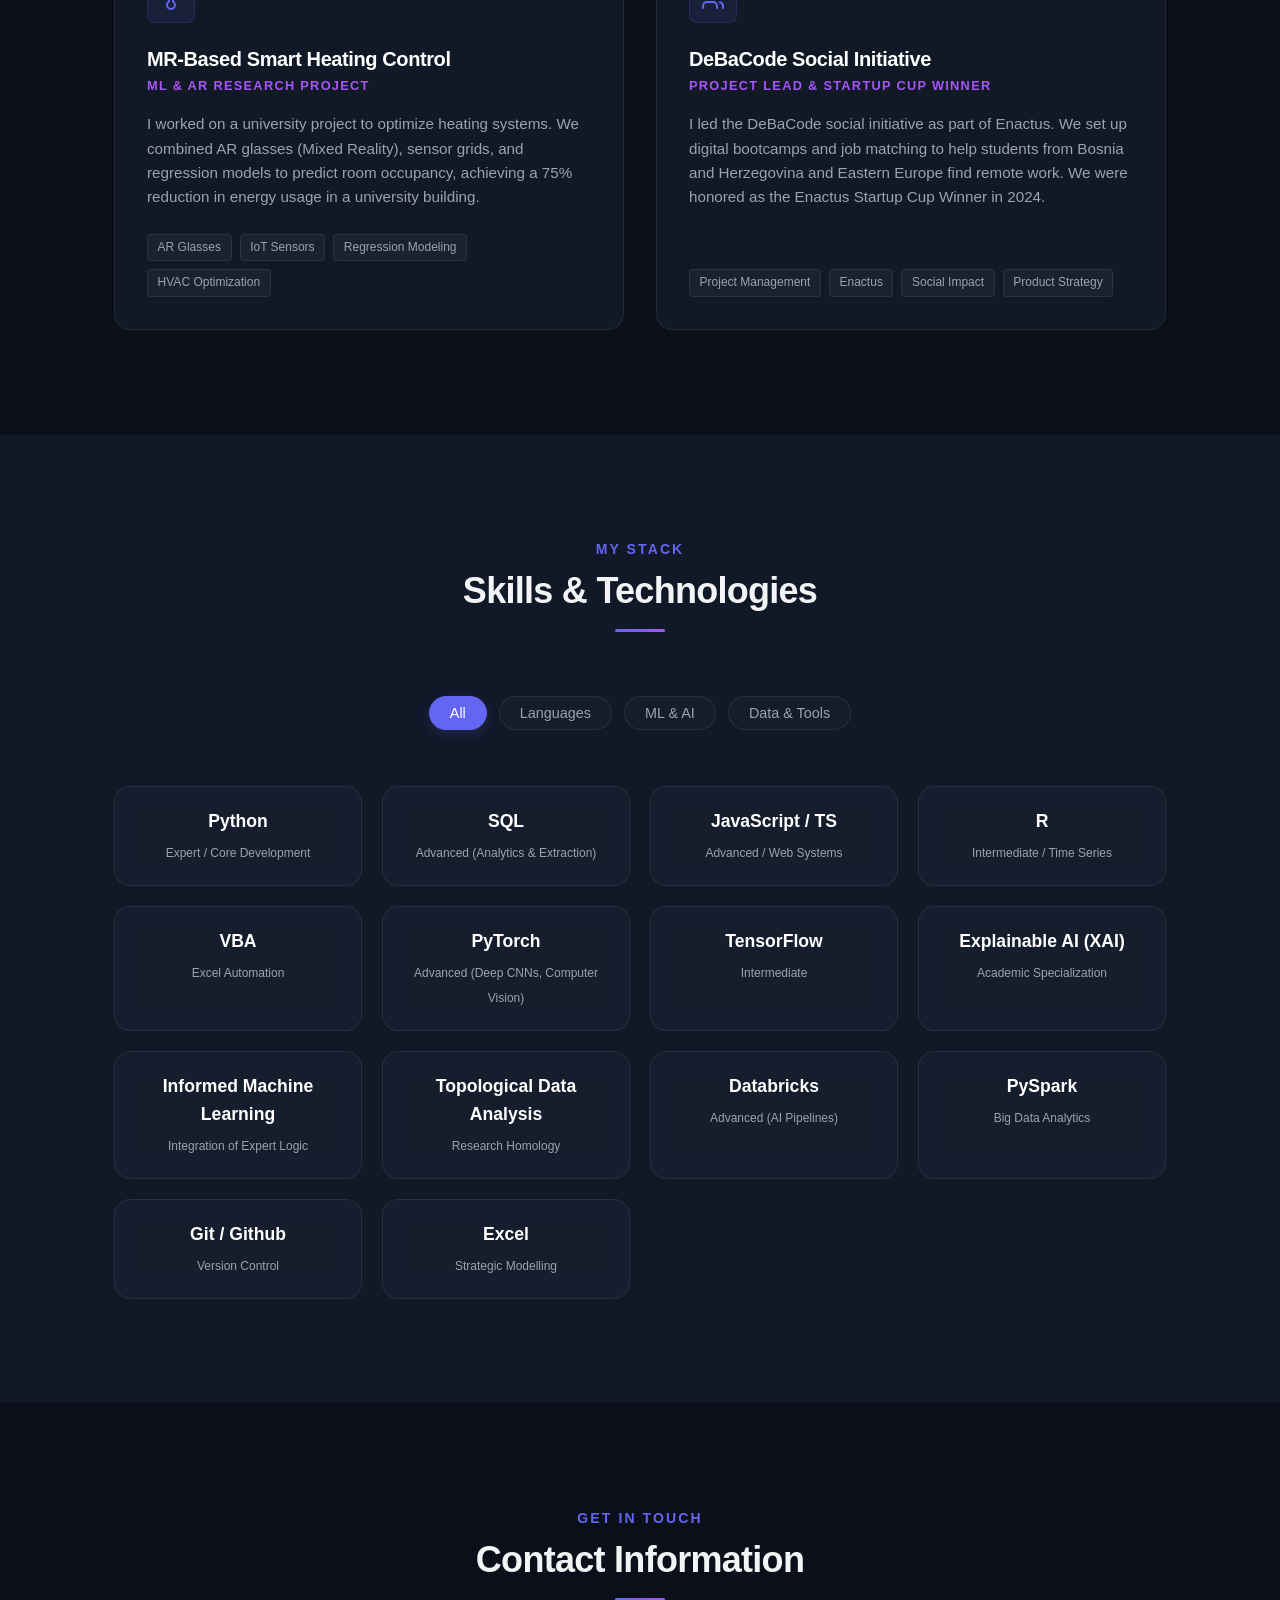
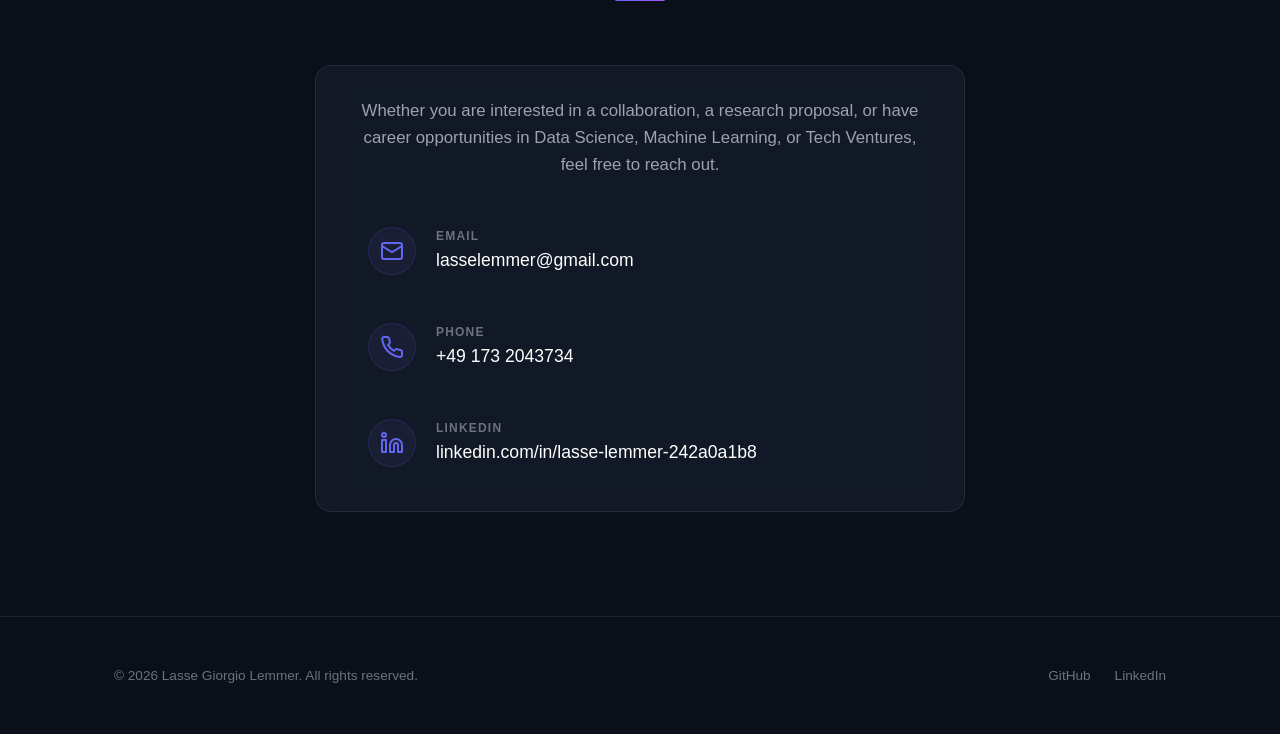
==== commit 7e193307: "style: move work experience section above education section" ====
--- a/index.html
+++ b/index.html
@@ -82,8 +82,8 @@
             <nav id="main-nav" class="nav-links">
                 <a href="#about" class="nav-link">About</a>
                 <a href="#ventures" class="nav-link">Ventures</a>
+                <a href="#experience" class="nav-link">Experience</a>
                 <a href="#education" class="nav-link">Education</a>
-                <a href="#experience" class="nav-link">Experience</a>
                 <a href="#projects" class="nav-link">Projects</a>
                 <a href="#skills" class="nav-link">Skills</a>
                 <a href="#contact" class="nav-link btn-contact-nav">Contact</a>
@@ -270,78 +270,8 @@
             </div>
         </section>
 
-        <!-- Education Section -->
-        <section id="education" class="section">
-            <div class="container scroll-reveal">
-                <div class="section-header">
-                    <span class="subtitle">Academic Milestones</span>
-                    <h2 class="title">Education</h2>
-                    <div class="title-underline"></div>
-                </div>
-
-                <div class="timeline">
-                    <!-- KIT Master -->
-                    <div class="timeline-item">
-                        <div class="timeline-dot"></div>
-                        <div class="timeline-date">Oct 2025 – Present</div>
-                        <div class="timeline-content card">
-                            <div class="card-header-flex">
-                                <h3>Industrial Engineering and Management (Master of Science)</h3>
-                                <span class="badge badge-gpa">GPA 3.80</span>
-                            </div>
-                            <span class="institution">Karlsruhe Institute of Technology (KIT)</span>
-                            <p class="timeline-desc">
-                                I am continuing my studies with a focus on advanced Machine Learning, optimization, and
-                                quantitative business methods.
-                            </p>
-                        </div>
-                    </div>
-
-                    <!-- École Polytechnique Exchange -->
-                    <div class="timeline-item">
-                        <div class="timeline-dot"></div>
-                        <div class="timeline-date">Sep 2022 – Feb 2023</div>
-                        <div class="timeline-content card">
-                            <div class="card-header-flex">
-                                <h3>Exchange Program (Cycle Ingénieur)</h3>
-                                <span class="badge badge-gpa">GPA 4.00</span>
-                            </div>
-                            <span class="institution">École Polytechnique, Paris</span>
-                            <p class="timeline-desc">
-                                I spent a semester abroad focusing on quantitative Machine Learning and Big Data
-                                coursework.
-                            </p>
-                        </div>
-                    </div>
-
-                    <!-- KIT Bachelor -->
-                    <div class="timeline-item">
-                        <div class="timeline-dot"></div>
-                        <div class="timeline-date">Oct 2020 – Nov 2024</div>
-                        <div class="timeline-content card">
-                            <div class="card-header-flex">
-                                <h3>Industrial Engineering and Management (Bachelor of Science)</h3>
-                                <span class="badge badge-gpa">GPA 3.40</span>
-                            </div>
-                            <span class="institution">Karlsruhe Institute of Technology (KIT)</span>
-                            <div class="thesis-highlight">
-                                <strong>My B.Sc. Thesis:</strong> <em>Explainable Artificial Intelligence for enhanced
-                                    image recognition in healthcare.</em> I researched Informed Machine Learning methods
-                                to incorporate expert medical knowledge into neural networks, aiming to make chest X-ray
-                                classifiers more transparent and reliable.
-                            </div>
-                            <p class="timeline-desc">
-                                Laying theoretical foundations in mathematics, computer science, optimization, and
-                                business.
-                            </p>
-                        </div>
-                    </div>
-                </div>
-            </div>
-        </section>
-
         <!-- Experience Section -->
-        <section id="experience" class="section bg-light-dark">
+        <section id="experience" class="section">
             <div class="container scroll-reveal">
                 <div class="section-header">
                     <span class="subtitle">Professional History</span>
@@ -454,6 +384,76 @@
                             <span class="company">KIT | Institute for Stochastics</span>
                             <p class="timeline-desc">
                                 I taught undergraduate classes in calculus, mathematical analysis, and linear algebra.
+                            </p>
+                        </div>
+                    </div>
+                </div>
+            </div>
+        </section>
+
+        <!-- Education Section -->
+        <section id="education" class="section bg-light-dark">
+            <div class="container scroll-reveal">
+                <div class="section-header">
+                    <span class="subtitle">Academic Milestones</span>
+                    <h2 class="title">Education</h2>
+                    <div class="title-underline"></div>
+                </div>
+
+                <div class="timeline">
+                    <!-- KIT Master -->
+                    <div class="timeline-item">
+                        <div class="timeline-dot"></div>
+                        <div class="timeline-date">Oct 2025 – Present</div>
+                        <div class="timeline-content card">
+                            <div class="card-header-flex">
+                                <h3>Industrial Engineering and Management (Master of Science)</h3>
+                                <span class="badge badge-gpa">GPA 3.80</span>
+                            </div>
+                            <span class="institution">Karlsruhe Institute of Technology (KIT)</span>
+                            <p class="timeline-desc">
+                                I am continuing my studies with a focus on advanced Machine Learning, optimization, and
+                                quantitative business methods.
+                            </p>
+                        </div>
+                    </div>
+
+                    <!-- École Polytechnique Exchange -->
+                    <div class="timeline-item">
+                        <div class="timeline-dot"></div>
+                        <div class="timeline-date">Sep 2022 – Feb 2023</div>
+                        <div class="timeline-content card">
+                            <div class="card-header-flex">
+                                <h3>Exchange Program (Cycle Ingénieur)</h3>
+                                <span class="badge badge-gpa">GPA 4.00</span>
+                            </div>
+                            <span class="institution">École Polytechnique, Paris</span>
+                            <p class="timeline-desc">
+                                I spent a semester abroad focusing on quantitative Machine Learning and Big Data
+                                coursework.
+                            </p>
+                        </div>
+                    </div>
+
+                    <!-- KIT Bachelor -->
+                    <div class="timeline-item">
+                        <div class="timeline-dot"></div>
+                        <div class="timeline-date">Oct 2020 – Nov 2024</div>
+                        <div class="timeline-content card">
+                            <div class="card-header-flex">
+                                <h3>Industrial Engineering and Management (Bachelor of Science)</h3>
+                                <span class="badge badge-gpa">GPA 3.40</span>
+                            </div>
+                            <span class="institution">Karlsruhe Institute of Technology (KIT)</span>
+                            <div class="thesis-highlight">
+                                <strong>My B.Sc. Thesis:</strong> <em>Explainable Artificial Intelligence for enhanced
+                                    image recognition in healthcare.</em> I researched Informed Machine Learning methods
+                                to incorporate expert medical knowledge into neural networks, aiming to make chest X-ray
+                                classifiers more transparent and reliable.
+                            </div>
+                            <p class="timeline-desc">
+                                Laying theoretical foundations in mathematics, computer science, optimization, and
+                                business.
                             </p>
                         </div>
                     </div>
